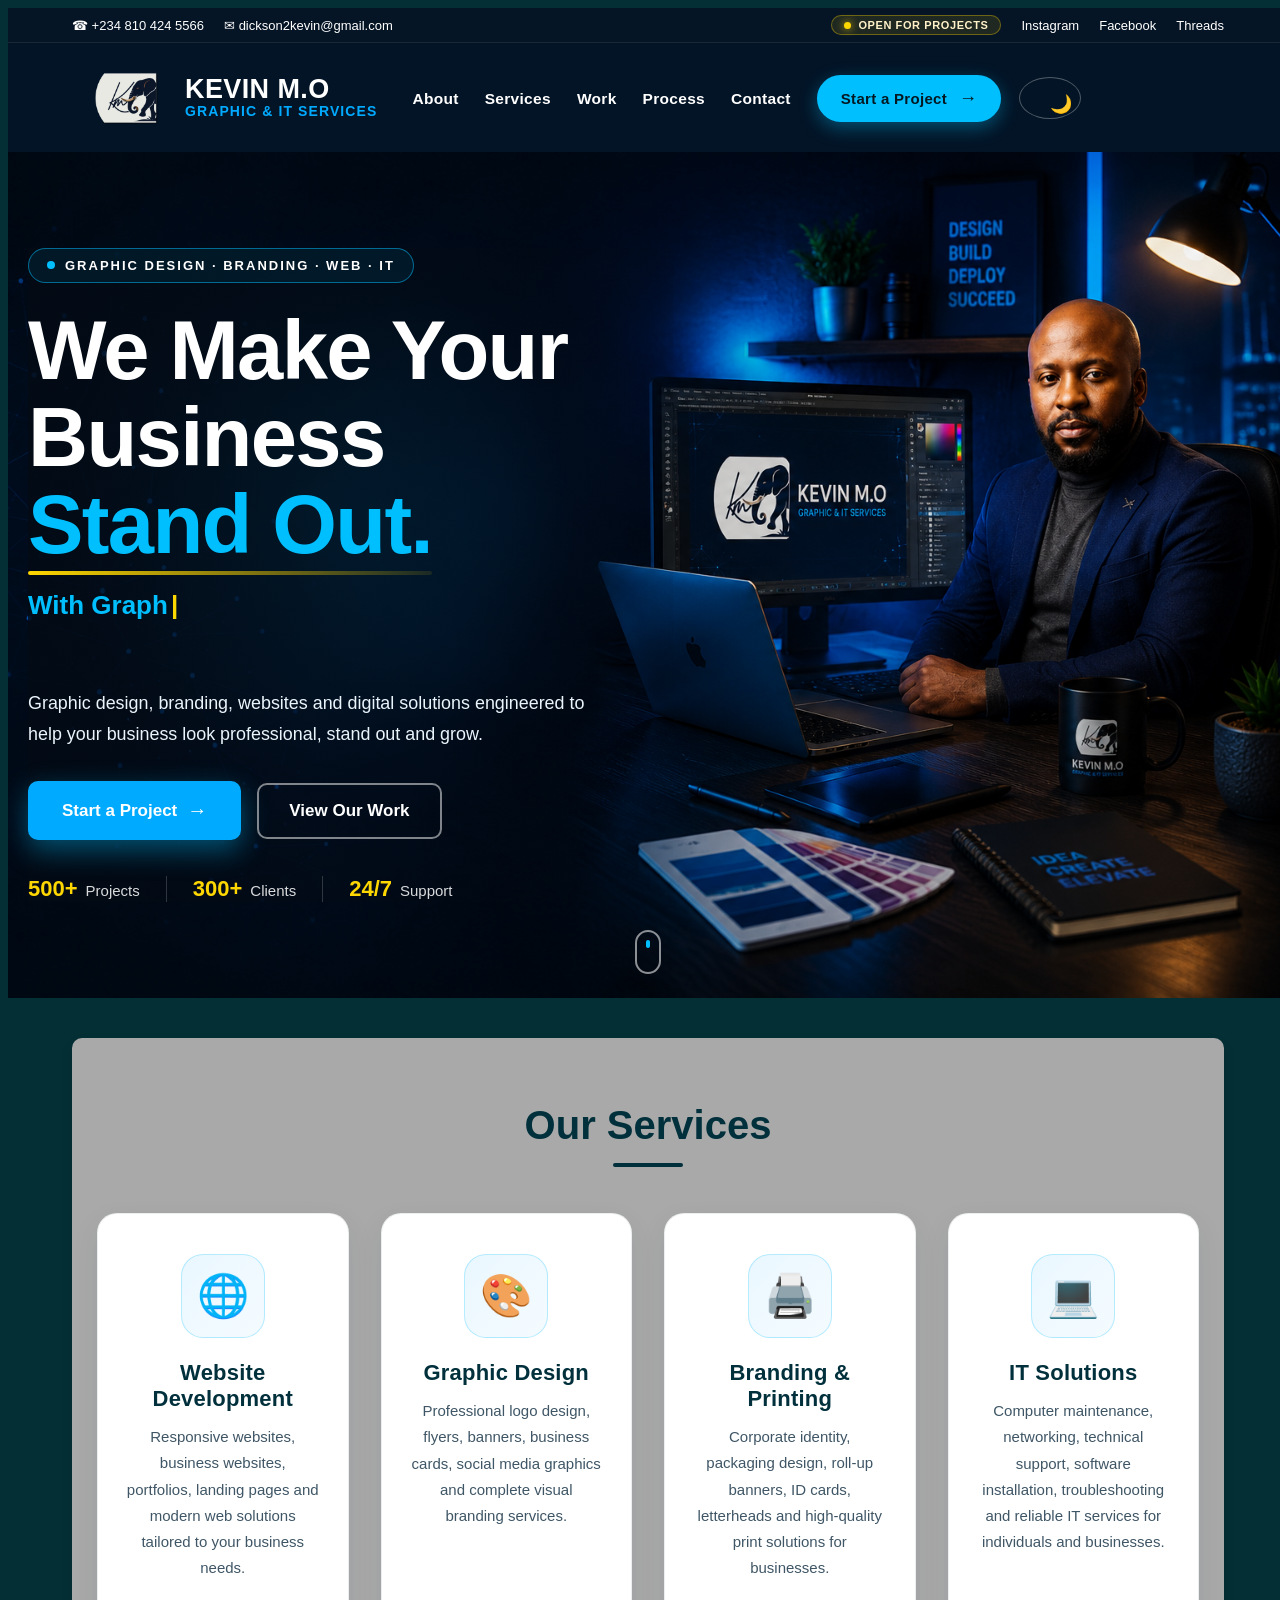
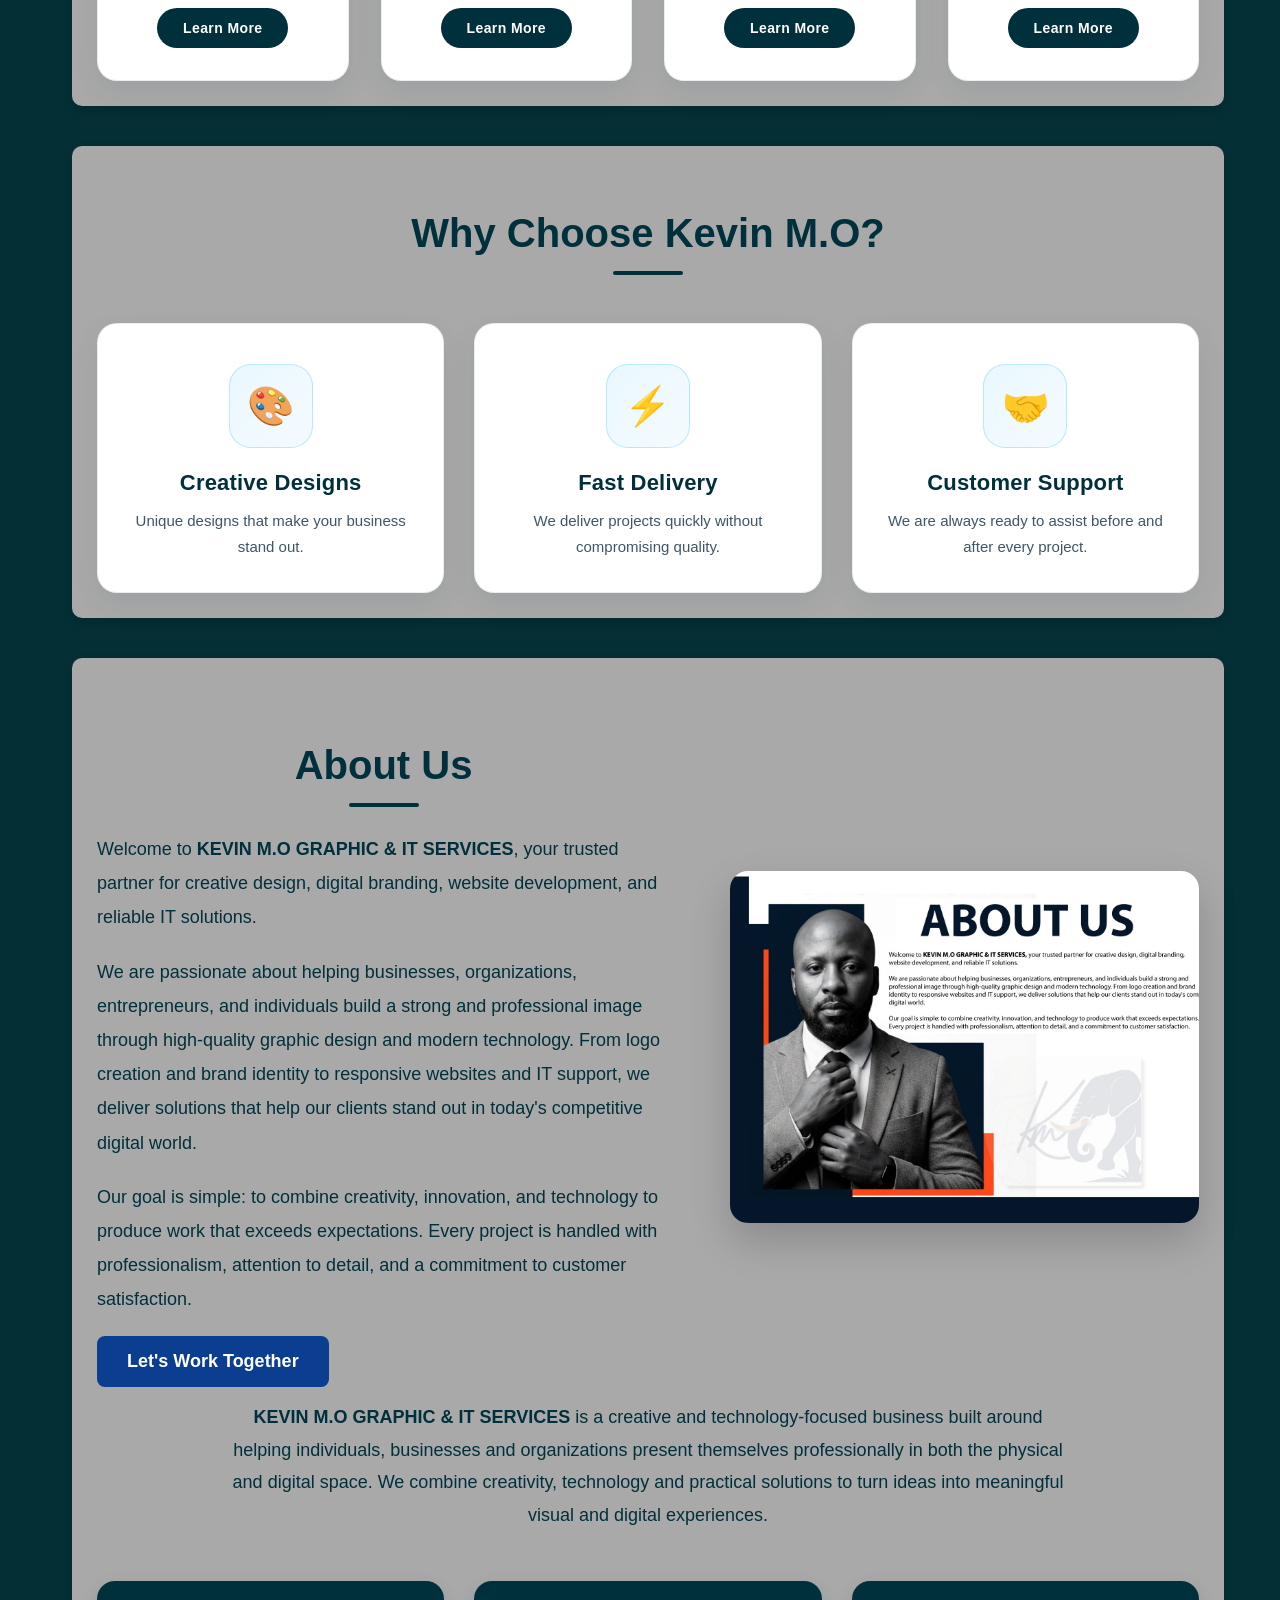
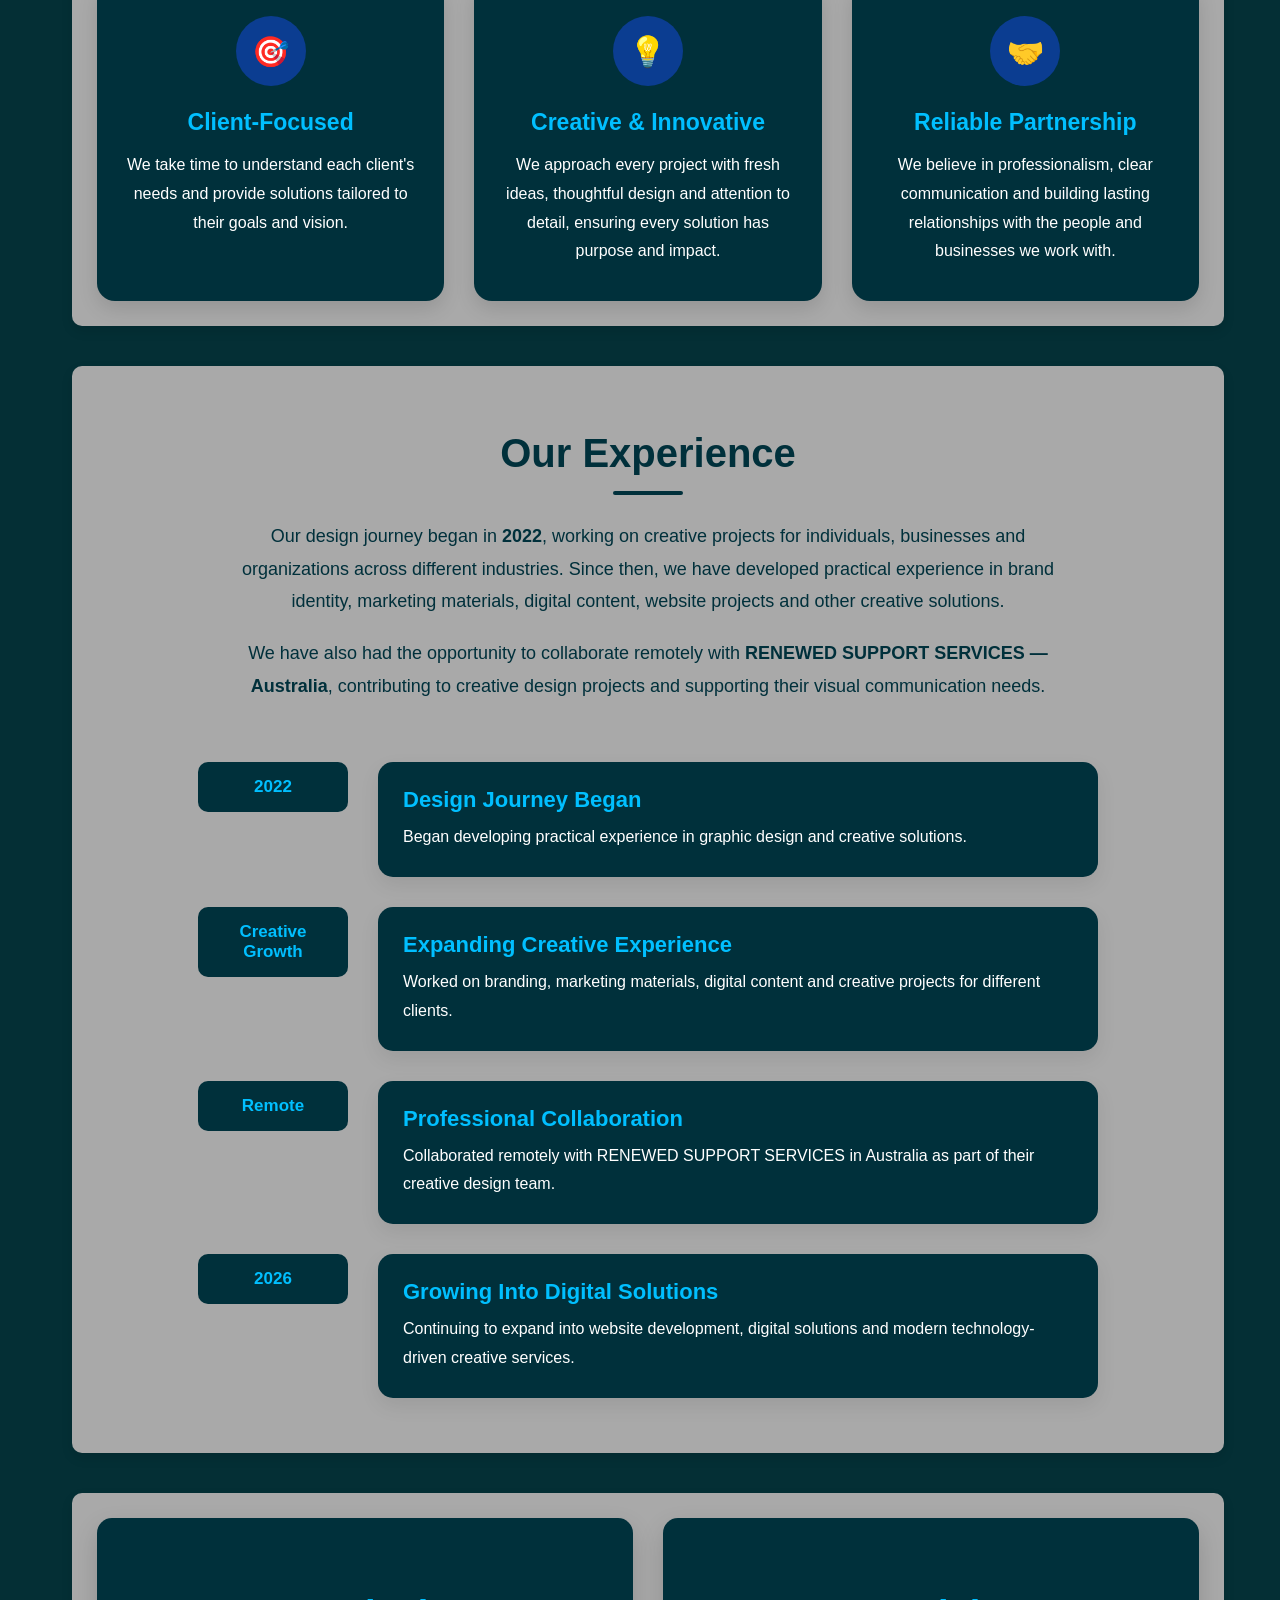
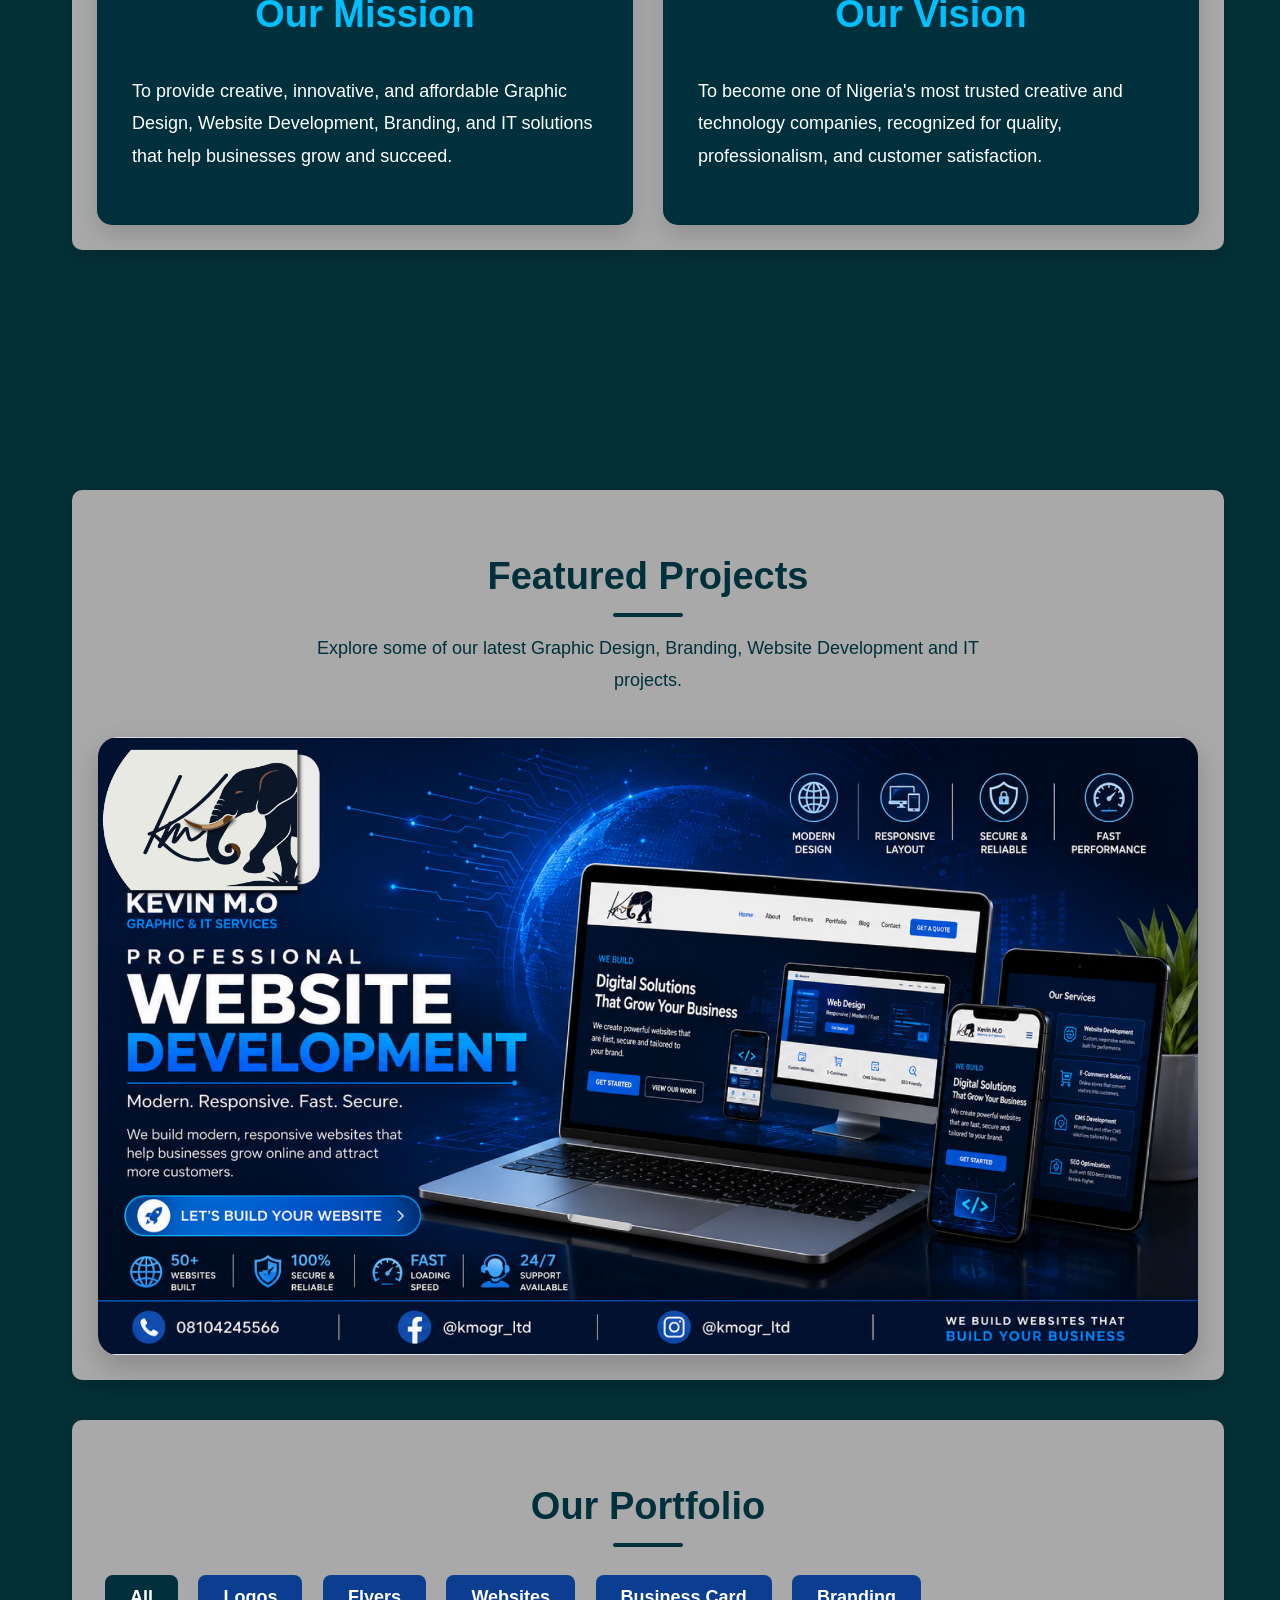
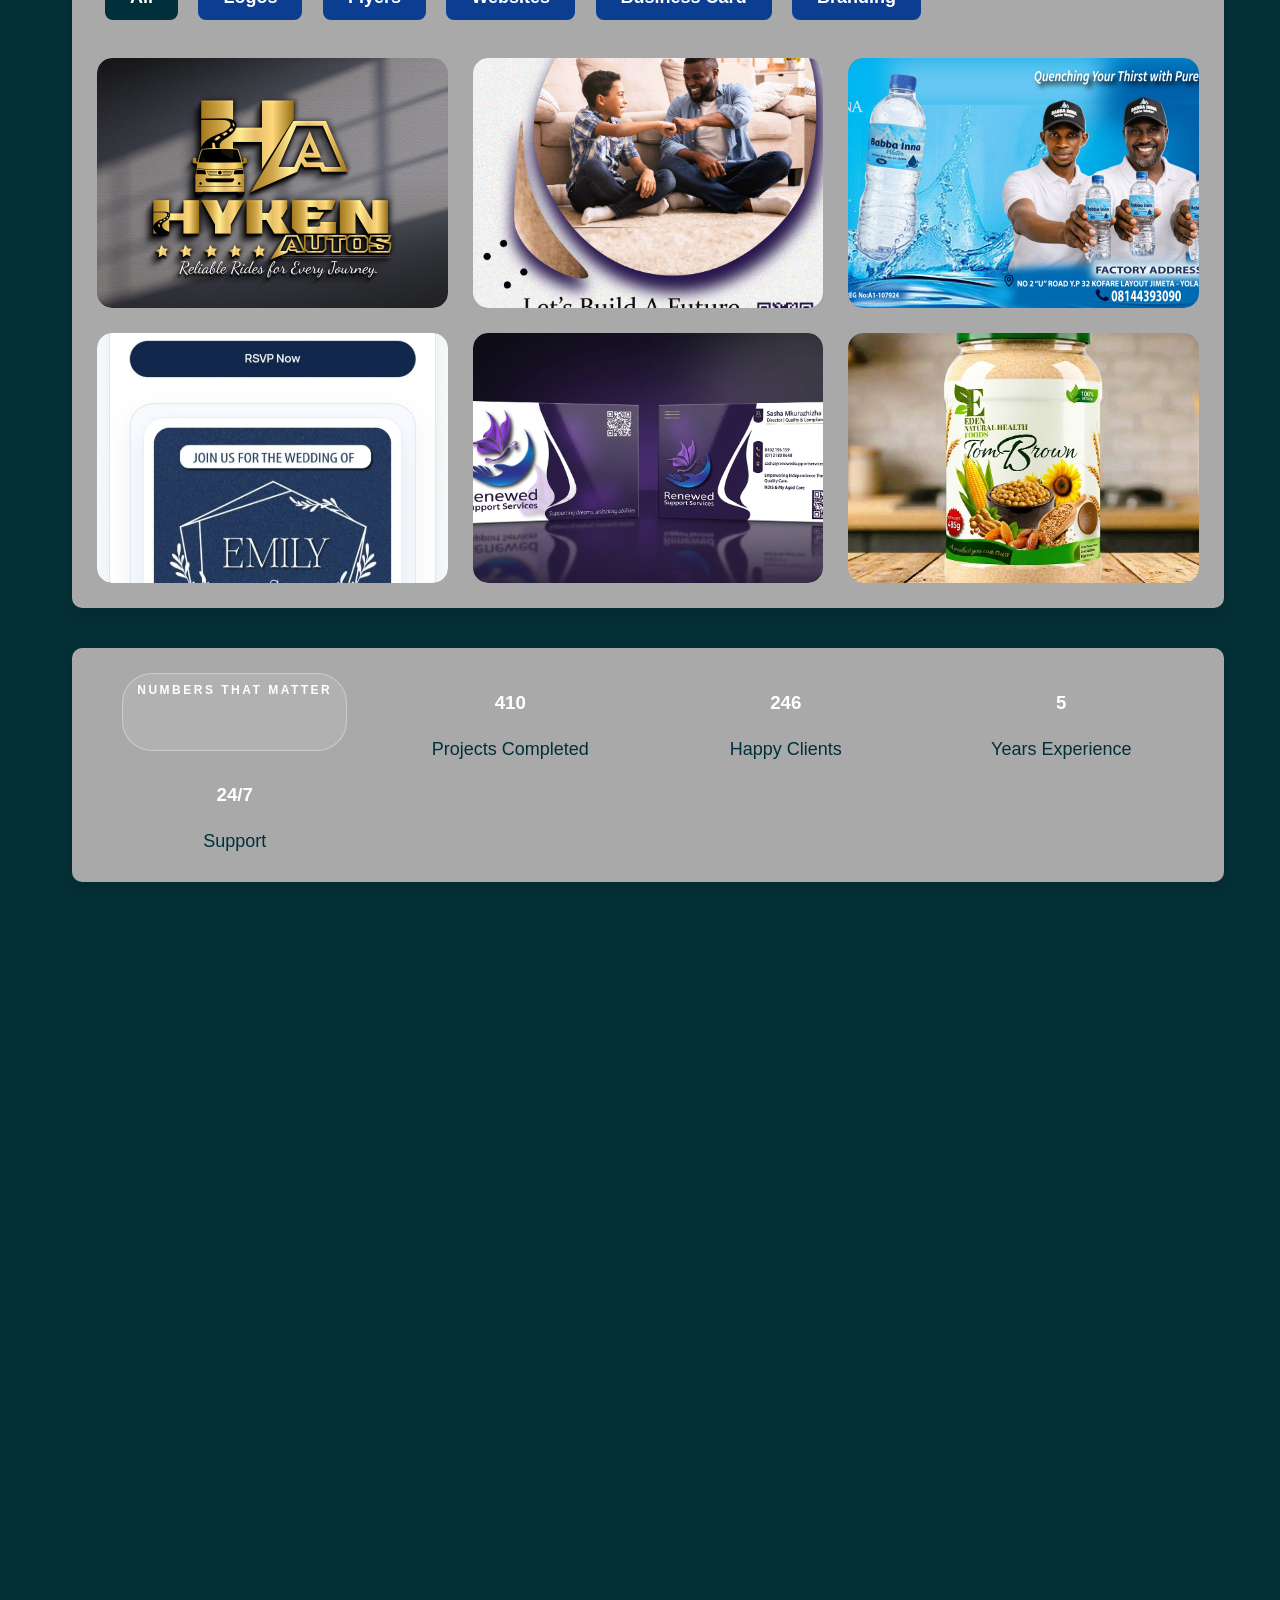
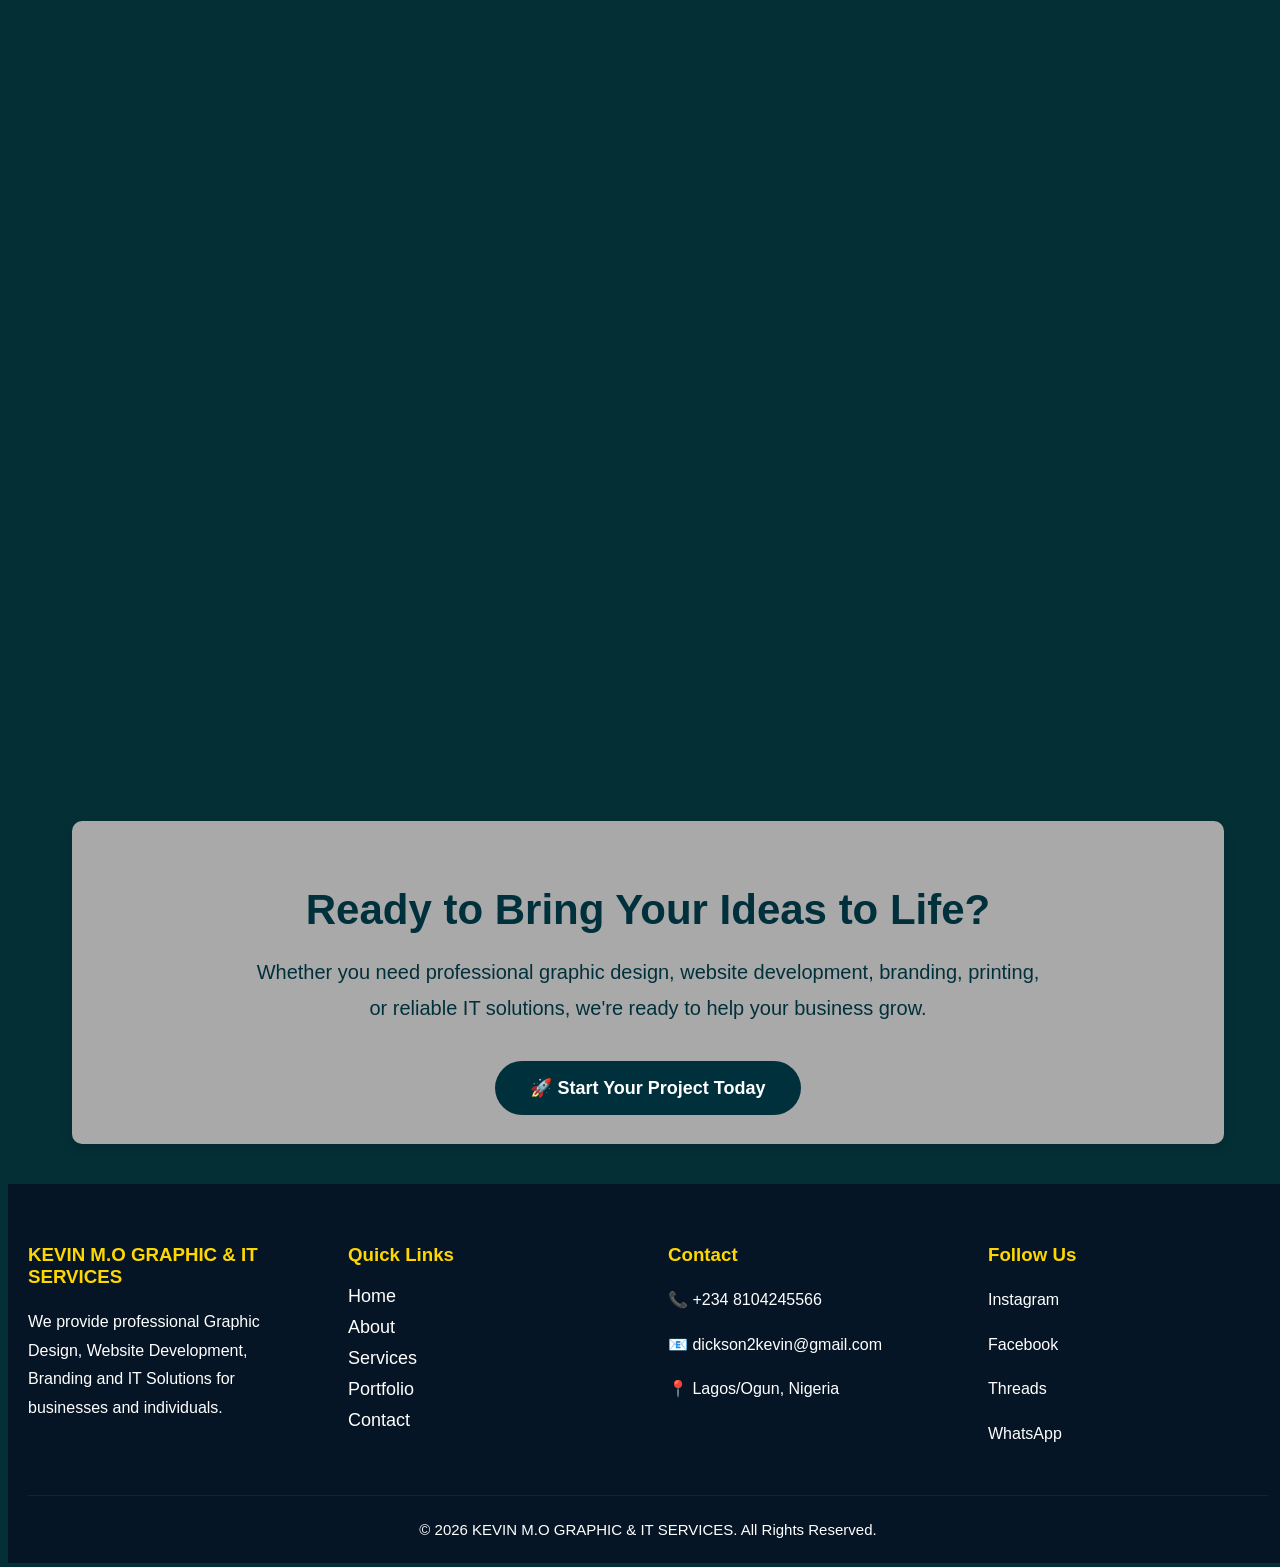
==== index.html @ 31158a06 "feat: phase 2b-4 - premium why-choose-us cards with dark-mode support" ====
<!DOCTYPE html>
<html lang="en">

<head>
<meta charset="UTF-8">
<meta name="viewport" content="width=device-width, initial-scale=1.0">
<title>KEVIN M.O GRAPHIC & IT SERVICES</title>
<link rel="stylesheet" href="style.css">
</head>

<body>

    <!-- ==========================
     PRELOADER
========================== -->

<div id="preloader">

    <div class="loader-content">

        <img src="images/logos.png" alt="Logo">

        <h2>KEVIN M.O GRAPHIC & IT SERVICES</h2>

        <div class="loader"></div>

    </div>

</div>
<!-- ==========================
     SCROLL PROGRESS BAR
========================== -->

<div id="progressBar"></div>

<!-- ==========================
     TOP CONTACT BAR
========================== -->

<div class="top-bar">

    <div class="top-bar-left">

        <span>☎ +234 810 424 5566</span>

        <a href="mailto:dickson2kevin@gmail.com">
    ✉ dickson2kevin@gmail.com
</a>

    </div>

    <div class="top-bar-right">

        <span class="top-tag">Open for projects</span>

        <a href="https://www.instagram.com/kmogr_ltd"
           target="_blank"
           aria-label="Instagram">
            Instagram
        </a>

        <a href="https://www.facebook.com/kmogr_ltd"
           target="_blank"
           aria-label="Facebook">
            Facebook
        </a>

        <a href="https://www.threads.net/@kmogr_ltd"
           target="_blank"
           aria-label="Threads">
            Threads
        </a>

    </div>

</div>


<!-- ==========================
     MAIN NAVIGATION
========================== -->

<nav id="navbar">

    <!-- BRAND -->

    <div class="logo">

        <img src="images/logos.png"
             alt="Kevin M.O Graphic & IT Services Logo">

        <div class="brand-text">

            <h2>KEVIN M.O</h2>

            <span>GRAPHIC &amp; IT SERVICES</span>

        </div>

    </div>


    <!-- MOBILE MENU BUTTON -->

    <div class="menu-toggle" id="menuToggle">
        ☰
    </div>


    <!-- NAVIGATION LINKS -->

    <ul class="nav-links">

        <li>
            <a href="#about" id="aboutBtn">
                About
            </a>
        </li>

        <li>
            <a href="#services" id="serviceBtn">
                Services
            </a>
        </li>

        <li>
            <a href="#portfolio" id="workBtn">
                Work
            </a>
        </li>

        <li>
            <a href="#process" id="processBtn">
                Process
            </a>
        </li>

        <li>
            <a href="#contact" id="contactBtn">
                Contact
            </a>
        </li>

        <li class="nav-cta">

            <a href="#contact" class="nav-cta-btn">
                Start a Project
                <span>→</span>
            </a>

        </li>

    </ul>


    <!-- THEME BUTTON -->

    <button id="themeToggle"
            class="theme-toggle"
            aria-label="Toggle dark mode">
        🌙
    </button>

</nav>

<section class="hero" id="home">

    <div class="hero-glow" aria-hidden="true"></div>

    <div class="overlay hero-overlay">

        <div class="hero-badge">
            <span class="dot" aria-hidden="true"></span>
            GRAPHIC DESIGN · BRANDING · WEB · IT
        </div>

        <h1>
            We Make Your Business
            <br>
            <span class="accent">Stand Out.</span>
        </h1>

        <p class="hero-type"><span id="typing"></span></p>

        <p class="hero-sub">
            Graphic design, branding, websites and digital solutions
            engineered to help your business look professional,
            stand out and grow.
        </p>

        <div class="hero-buttons">

            <a href="#contact" class="btn btn-hero">
                Start a Project
                <span>→</span>
            </a>

            <a href="#portfolio" class="btn btn-hero-outline">
                View Our Work
            </a>

        </div>

        <ul class="hero-trust">
            <li><strong>500+</strong> Projects</li>
            <li><strong>300+</strong> Clients</li>
            <li><strong>24/7</strong> Support</li>
        </ul>

    </div>

    <div class="scroll-cue" aria-hidden="true"></div>

</section>

<section id="services" class="services reveal">

    <h2>Our Services</h2>

    <div class="services-container">

        <div class="service-card">

            <div class="service-icon">
                🌐
            </div>

            <h3>Website Development</h3>

            <p>
                Responsive websites, business websites, portfolios,
                landing pages and modern web solutions tailored
                to your business needs.
            </p>

            <a href="#contact" class="service-btn">
                Learn More
            </a>

        </div>

        <div class="service-card">

            <div class="service-icon">
                🎨
            </div>

            <h3>Graphic Design</h3>

            <p>
                Professional logo design, flyers, banners, business cards,
                social media graphics and complete visual branding services.
            </p>

            <a href="#contact" class="service-btn">
                Learn More
            </a>

        </div>

        <div class="service-card">

            <div class="service-icon">
                🖨️
            </div>

            <h3>Branding &amp; Printing</h3>

            <p>
                Corporate identity, packaging design, roll-up banners,
                ID cards, letterheads and high-quality print solutions
                for businesses.
            </p>

            <a href="#contact" class="service-btn">
                Learn More
            </a>

        </div>

        <div class="service-card">

            <div class="service-icon">
                💻
            </div>

            <h3>IT Solutions</h3>

            <p>
                Computer maintenance, networking, technical support,
                software installation, troubleshooting and reliable
                IT services for individuals and businesses.
            </p>

            <a href="#contact" class="service-btn">
                Learn More
            </a>

        </div>

    </div>

</section>
<section id="why-us" class="why-us">

    <h2>Why Choose Kevin M.O?</h2>

    <div class="why-container">

        <div class="why-card">
            <div class="icon">🎨</div>
            <h3>Creative Designs</h3>
            <p>Unique designs that make your business stand out.</p>
        </div>

        <div class="why-card">
            <div class="icon">⚡</div>
            <h3>Fast Delivery</h3>
            <p>We deliver projects quickly without compromising quality.</p>
        </div>

        <div class="why-card">
            <div class="icon">🤝</div>
            <h3>Customer Support</h3>
            <p>We are always ready to assist before and after every project.</p>
        </div>

    </div>

</section>

<section id="about" class="reveal">

    <!-- COMPATIBILITY ALIAS: #who-we-are resolves here inside the merged About section (single #about id only) -->
    <span id="who-we-are" aria-hidden="true"></span>

    <div class="about-container">

        <!-- LEFT SIDE -->
        <div class="about-text">

            <h2>About Us</h2>

            <p>
                Welcome to <strong>KEVIN M.O GRAPHIC & IT SERVICES</strong>,
                your trusted partner for creative design, digital branding,
                website development, and reliable IT solutions.
            </p>

            <p>
                We are passionate about helping businesses, organizations,
                entrepreneurs, and individuals build a strong and professional
                image through high-quality graphic design and modern technology.
                From logo creation and brand identity to responsive websites
                and IT support, we deliver solutions that help our clients
                stand out in today's competitive digital world.
            </p>

            <p>
                Our goal is simple: to combine creativity, innovation,
                and technology to produce work that exceeds expectations.
                Every project is handled with professionalism, attention
                to detail, and a commitment to customer satisfaction.
            </p>

            <a href="#contact" class="btn">
                Let's Work Together
            </a>

        </div>

        <!-- RIGHT SIDE — About visual -->
        <div class="about-image">

            <img src="assets/about-agency-v2.jpg"
                 alt="Premium creative agency workspace for graphic design, web development, branding and IT solutions">

        </div>

</div>

    <p class="who-intro">
        <strong>KEVIN M.O GRAPHIC &amp; IT SERVICES</strong> is a creative
        and technology-focused business built around helping individuals,
        businesses and organizations present themselves professionally in
        both the physical and digital space. We combine creativity,
        technology and practical solutions to turn ideas into meaningful
        visual and digital experiences.
    </p>

    <div class="who-container">

        <!-- CLIENT-FOCUSED -->

        <div class="who-card">

            <div class="who-icon">🎯</div>

            <h3>Client-Focused</h3>

            <p>
                We take time to understand each client's needs and provide
                solutions tailored to their goals and vision.
            </p>

        </div>


        <!-- CREATIVE & INNOVATIVE -->

        <div class="who-card">

            <div class="who-icon">💡</div>

            <h3>Creative &amp; Innovative</h3>

            <p>
                We approach every project with fresh ideas, thoughtful
                design and attention to detail, ensuring every solution
                has purpose and impact.
            </p>

        </div>


        <!-- RELIABLE PARTNERSHIP -->

        <div class="who-card">

            <div class="who-icon">🤝</div>

            <h3>Reliable Partnership</h3>

            <p>
                We believe in professionalism, clear communication and
                building lasting relationships with the people and
                businesses we work with.
            </p>

        </div>

    </div>

</section>

<!-- ==========================
     OUR EXPERIENCE
========================== -->

<section class="our-experience" id="experience">

    <h2>Our Experience</h2>

    <p class="experience-intro">
        Our design journey began in <strong>2022</strong>, working on
        creative projects for individuals, businesses and organizations
        across different industries. Since then, we have developed
        practical experience in brand identity, marketing materials,
        digital content, website projects and other creative solutions.
    </p>

    <p class="experience-intro">
        We have also had the opportunity to collaborate remotely with
        <strong>RENEWED SUPPORT SERVICES — Australia</strong>, contributing
        to creative design projects and supporting their visual
        communication needs.
    </p>

    <div class="experience-timeline">

        <div class="experience-item">

            <div class="experience-year">
                2022
            </div>

            <div class="experience-content">

                <h3>Design Journey Began</h3>

                <p>
                    Began developing practical experience in graphic
                    design and creative solutions.
                </p>

            </div>

        </div>


        <div class="experience-item">

            <div class="experience-year">
                Creative Growth
            </div>

            <div class="experience-content">

                <h3>Expanding Creative Experience</h3>

                <p>
                    Worked on branding, marketing materials, digital
                    content and creative projects for different clients.
                </p>

            </div>

        </div>


        <div class="experience-item">

            <div class="experience-year">
                Remote
            </div>

            <div class="experience-content">

                <h3>Professional Collaboration</h3>

                <p>
                    Collaborated remotely with RENEWED SUPPORT SERVICES
                    in Australia as part of their creative design team.
                </p>

            </div>

        </div>


        <div class="experience-item">

            <div class="experience-year">
                2026
            </div>

            <div class="experience-content">

                <h3>Growing Into Digital Solutions</h3>

                <p>
                    Continuing to expand into website development,
                    digital solutions and modern technology-driven
                    creative services.
                </p>

            </div>

        </div>

    </div>

</section>
        

<section class="mission">

    <div class="mission-card">

        <h2>Our Mission</h2>

        <p>
            To provide creative, innovative, and affordable Graphic Design,
            Website Development, Branding, and IT solutions that help
            businesses grow and succeed.
        </p>

    </div>

    <div class="mission-card">

        <h2>Our Vision</h2>

        <p>
            To become one of Nigeria's most trusted creative and technology
            companies, recognized for quality, professionalism,
            and customer satisfaction.
        </p>

    </div>

</section>

<section id="process" class="process section reveal">

    <p class="section-eyebrow">How We Work</p>

    <h2>Our Process</h2>

    <div class="process-container">

        <div class="process-step">
            <div class="step-number">01</div>
            <div class="step-body">
                <h3>Discover</h3>
                <p>We start by understanding your goals, brand and project needs so every solution has a clear direction.</p>
            </div>
        </div>

        <div class="process-step">
            <div class="step-number">02</div>
            <div class="step-body">
                <h3>Design</h3>
                <p>We craft creative concepts, layouts and brand visuals tailored to your identity.</p>
            </div>
        </div>

        <div class="process-step">
            <div class="step-number">03</div>
            <div class="step-body">
                <h3>Build</h3>
                <p>We produce your graphics, website or print materials with attention to detail and quality.</p>
            </div>
        </div>

        <div class="process-step">
            <div class="step-number">04</div>
            <div class="step-body">
                <h3>Deliver &amp; Support</h3>
                <p>We deliver on time and provide revisions and reliable support after handover.</p>
            </div>
        </div>

    </div>

</section>

<section id="featured-projects" class="featured-slider reveal">

    <h2>Featured Projects</h2>

    <p>
        Explore some of our latest Graphic Design,
        Branding, Website Development and IT projects.
    </p>

    <div class="slider-wrapper">

        <img class="slide active"
             src="assets/hero1.jpg"
             alt="Project 1">

        <img class="slide"
             src="assets/hero2.jpg"
             alt="Project 2">

        <img class="slide"
             src="assets/hero3.jpg"
             alt="Project 3">

        <img class="slide"
             src="assets/hero4.jpg"
             alt="Project 4">

    </div>

</section>

<section id="portfolio" class="reveal">

    <h2>Our Portfolio</h2>

    <div class="portfolio-menu">

    <button class="filter-btn active" data-filter="all">All</button>

    <button class="filter-btn" data-filter="logo">Logos</button>

    <button class="filter-btn" data-filter="flyer">Flyers</button>

    <button class="filter-btn" data-filter="website">Websites</button>

    <button class="filter-btn" data-filter="card">Business Card</button>

    <button class="filter-btn" data-filter="branding">Branding</button>

</div>

   <div class="gallery">

    <div class="portfolio-item" data-category="logo">
        <img src="portfolio/logo-design.jpg" alt="Logo Design">
        <div class="portfolio-overlay">
            <h3>Logo Design</h3>
            <p>Creative Brand Identity</p>
        </div>
    </div>

    <div class="portfolio-item" data-category="flyer">
        <img src="portfolio/flyer.jpg" alt="Flyer Design">
        <div class="portfolio-overlay">
            <h3>Flyer Design</h3>
            <p>Professional Advertising</p>
        </div>
    </div>

    <div class="portfolio-item" data-category="flyer">
        <img src="portfolio/banner.jpg" alt="Banner Design">
        <div class="portfolio-overlay">
            <h3>Banner Design</h3>
            <p>Large Format Printing</p>
        </div>
    </div>

    <div class="portfolio-item" data-category="website">
        <img src="portfolio/website.jpg" alt="Website Design">
        <div class="portfolio-overlay">
            <h3>Website Development</h3>
            <p>Responsive Websites</p>
        </div>
    </div>

    <div class="portfolio-item" data-category="card">
        <img src="portfolio/business-card.jpg" alt="Business Card">
        <div class="portfolio-overlay">
            <h3>Business Cards</h3>
            <p>Premium Print Solutions</p>
        </div>
    </div>

    <div class="portfolio-item" data-category="branding">
        <img src="portfolio/branding.jpg" alt="Brand Identity">
        <div class="portfolio-overlay">
            <h3>Brand Identity</h3>
            <p>Complete Branding Solutions</p>
        </div>
    </div>

</div>
</section>

<section class="stats">

    <p class="section-eyebrow section-eyebrow-light">Numbers That Matter</p>

    <div class="stat">

        <h3 class="counter" data-target="500" data-suffix="+">0</h3>

        <p>Projects Completed</p>

    </div>

    <div class="stat">

        <h3 class="counter" data-target="300" data-suffix="+">0</h3>

        <p>Happy Clients</p>

    </div>

    <div class="stat">

        <h3 class="counter" data-target="5">0</h3>

        <p>Years Experience</p>

    </div>

    <div class="stat">

        <h3 class="counter" data-target="24" data-suffix="/7">0</h3>

        <p>Support</p>

    </div>

</section>


<section id="testimonials" class="reveal">

    <h2>What Our Clients Say</h2>

    <div class="testimonial-slider">

        <div class="testimonial-track">

            <!-- Testimonial 1 -->
            <div class="testimonial-card">
                <div class="card-content">
                    <div class="stars">★★★★★</div>
                    <p>"Professional website development with excellent communication throughout the project."</p>
                    <h3>FASTFIX</h3>
                </div>
            </div>

            <!-- Testimonial 2 -->
            <div class="testimonial-card">
                <div class="card-content">
                    <div class="stars">★★★★★</div>
                    <p>"Excellent branding and printing services. Highly recommended."</p>
                    <h3>NG RELAXATION SPA</h3>
                </div>
            </div>

            <!-- Testimonial 3 -->
            <div class="testimonial-card">
                <div class="card-content">
                    <div class="stars">★★★★★</div>
                    <p>"Beautiful wedding invitation design delivered on time."</p>
                    <h3>EMILY & FRANCIS</h3>
                </div>
            </div>

            <!-- Testimonial 4 -->
            <div class="testimonial-card">
                <div class="card-content">
                    <div class="stars">★★★★★</div>
                    <p>"Outstanding logo design and brand identity."</p>
                    <h3>FINGER OF GOD</h3>
                </div>
            </div>

            <!-- Testimonial 5 -->
            <div class="testimonial-card">
                <div class="card-content">
                    <div class="stars">★★★★★</div>
                    <p>"Very creative designs and professional service."</p>
                    <h3>BABBA INNA</h3>
                </div>
            </div>

        </div>

    </div>

</section>

<section id="contact" class="reveal">

    <h2>Contact Us</h2>

    <div class="contact-container">

        <div class="contact-info">

            <h3>Let's Work Together</h3>

            <p>&#128222; +234 8104245566</p>

            <p>&#128231; dickson2kevin@gmail.com</p>

            <p>&#128205; Lagos/Ogun, Nigeria</p>

            <br>

            <h3>Follow Us</h3>

            <p>
                &#128247; Instagram:
                <a href="https://www.instagram.com/kmogr_ltd" target="_blank">
                    @kmogr_ltd
                </a>
            </p>

            <p>
                &#128216; Facebook:
                <a href="https://www.facebook.com/kmogr_ltd" target="_blank">
                    kmogr_ltd
                </a>
            </p>

            <p>
                &#129525; Threads:
                <a href="https://www.threads.net/@kmogr_ltd" target="_blank">
                    @kmogr_ltd
                </a>
            </p>

            <br>

            <p>
                We create professional Graphic Design,
                Website Development and IT Solutions
                for businesses and individuals.
            </p>

        </div>

      <form id="contactForm">

    <input
        type="text"
        id="name"
        placeholder="Full Name"
        required>

    <input
        type="email"
        id="email"
        placeholder="Email Address"
        required>

    <input
        type="tel"
        id="phone"
        placeholder="Phone Number"
        required>

    <input
        type="text"
        id="subject"
        placeholder="Subject"
        required>

    <textarea
        id="message"
        placeholder="Write your message here..."
        rows="6"
        required></textarea>

    <button id="sendBtn" type="submit">
        📩 Send Message
    </button>

</form>

<a href="https://wa.me/2348104245566"
   class="whatsapp"
   target="_blank">
    💬
</a>

</div>      
</section> 

<!-- ===========================
     CALL TO ACTION
=========================== -->

<section class="cta">

    <div class="cta-content">

        <h2>Ready to Bring Your Ideas to Life?</h2>

        <p>
            Whether you need professional graphic design, website development,
            branding, printing, or reliable IT solutions,
            we're ready to help your business grow.
        </p>

        <a href="#contact" class="btn">
            🚀 Start Your Project Today
        </a>

    </div>

</section>
<!-- ==========================
     MODERN PORTFOLIO LIGHTBOX
========================== -->

<div id="galleryModal" class="gallery-modal">

    <span class="gallery-close">&times;</span>

    <button class="gallery-prev">&#10094;</button>

    <img id="galleryImage" src="" alt="Portfolio Image">

    <button class="gallery-next">&#10095;</button>

</div>

<footer>

    <div class="footer-container">

        <div class="footer-box">

            <h3>KEVIN M.O GRAPHIC & IT SERVICES</h3>

            <p>
                We provide professional Graphic Design,
                Website Development,
                Branding and IT Solutions
                for businesses and individuals.
            </p>

        </div>

        <div class="footer-box">

            <h3>Quick Links</h3>

            <ul>

                <li><a href="#home">Home</a></li>

                <li><a href="#about">About</a></li>

                <li><a href="#services">Services</a></li>

                <li><a href="#portfolio">Portfolio</a></li>

                <li><a href="#contact">Contact</a></li>

            </ul>

        </div>

        <div class="footer-box">

            <h3>Contact</h3>

            <p>&#128222; +234 8104245566</p>

            <p>&#128231; dickson2kevin@gmail.com</p>

            <p>&#128205; Lagos/Ogun, Nigeria</p>

        </div>

        <div class="footer-box">

            <h3>Follow Us</h3>

            <p><a href="https://www.instagram.com/kmogr_ltd" target="_blank">Instagram</a></p>

            <p><a href="https://www.facebook.com/kmogr_ltd" target="_blank">Facebook</a></p>

            <p><a href="https://www.threads.net/@kmogr_ltd" target="_blank">Threads</a></p>

            <p><a href="https://wa.me/2348104245566" target="_blank">WhatsApp</a></p>

        </div>

    </div>

    <hr>

    <p class="copyright">

        &copy; 2026 KEVIN M.O GRAPHIC & IT SERVICES.
        All Rights Reserved.

    </p>

</footer>

<button id="topBtn" title="Back to Top">
    ↑
</button>

<script src="https://cdn.jsdelivr.net/npm/@emailjs/browser@4/dist/email.min.js"></script>

<script src="script.js"></script>

</body>
</html>
---- style.css ----
html{
    scroll-behavior: smooth;
}

*{
    box-sizing: border-box;
}

html,
body{
    width:100%;
    overflow-x:hidden;
}

body{
    font-family: Arial, sans-serif;
    background:#042F35;
    color:white;
}

.hero{
    background-image:url("assets/hero.jpg");
    background-size:cover;
    background-position:center;
    background-repeat:no-repeat;

    color:white;

    display:flex;
    flex-direction:column;
    align-items:center;
    justify-content:center;

    min-height:700px;
    height:700px;

    margin:0;
    padding:40px 20px;

    border-radius:0;
    box-shadow:none;

    text-align:center;
}

.overlay{
    background:rgba(0,0,0,0.55);

    width:100%;
    max-width:900px;

    margin:0 auto;

    padding:50px 20px;

    border-radius:15px;

    text-align:center;
}

.hero h1{
    font-size:60px;
    line-height:1.2;
    font-weight:700;
    color:white;
}

.hero p{
    color:white;
    font-size:20px;
    max-width:700px;
    margin:auto;
    margin-bottom:40px;
    line-height:1.7;
}

.hero-buttons{
    display:flex;
    justify-content:center;
    gap:20px;
    flex-wrap:wrap;
}

.btn,
.btn-secondary{
    display:inline-block;
    padding:15px 30px;
    border-radius:8px;
    font-size:18px;
    font-weight:bold;
    text-decoration:none;
    transition:0.3s;
}

.btn{
    background:#0B3D91;
    color:white;
    position:relative;
    overflow:hidden;
    transition: all .3s ease;
}

.btn::before{

    content:"";

    position:absolute;

    top:50%;

    left:50%;

    width:0;

    height:0;

    background:rgba(255,255,255,.25);

    border-radius:50%;

    transform:translate(-50%,-50%);

    transition:.5s;

}

.btn:hover::before{

    width:300px;

    height:300px;

}

.btn:hover{
    background:#0d6efd;
    transform: translateY(-5px);
    box-shadow: 0 12px 25px rgba(0,191,255,.35);
}

.btn:hover,
.btn-secondary:hover{
    transform:translateY(-3px);
}

.btn-secondary{
    background:#FFD700;
    color:#0B3D91;
}

.btn-secondary:hover{
    background:white;
    color:#0d6efd;
}

.tagline{

text-align:center;

font-size:20px;

color:#00303B;

margin-top:15px;

}

nav{
    background:#00303B;
    padding:20px;
    text-align:center;
}

.nav-links a{
    text-decoration: none;
    color: white;
    font-size: 18px;
    font-weight: bold;
    padding: 10px 15px;
    border-radius: 5px;
    transition: all 0.3s ease;
}

nav a:hover{
    color:#0d6efd;
}

.nav-links{
    display: flex;
    justify-content: center;
    align-items: center;
    list-style: none;
    gap: 40px;
    padding: 0;
    margin-top: 20px;
    flex-wrap: wrap;
}
/* Sticky Navigation */

#navbar{
    position: relative;
    top:0;
    z-index:1000;
    transition:all .4s ease;
}

#navbar.scrolled{
    background:#00303B;
    box-shadow:0 8px 25px rgba(0,0,0,.25);
    padding:10px 40px;
}
section:not(.hero){

    background:darkgrey;

    width:90%;

    max-width:1200px;

    margin:40px auto;

    padding:25px;

    border-radius:10px;

    box-shadow:0 5px 12px rgba(0,0,0,0.1);

}

.about{
    padding:90px 20px;
    background:white;
}

.about-container{
    display:flex;
    justify-content:space-between;
    align-items:center;
    gap:50px;
}

.about-image{
    display: flex;
    align-items: center;
    gap: 30px;
}

.hero-text{
    flex: 1;
}

.hero-image{
    flex: 1;
}

.about-text h2{
    color:#00303B;
    font-size:40px;
    margin-bottom:25px;
}

.about-text p{
    line-height:1.9;
    color:#00303B;
    margin-bottom:20px;
}

.about-image img{
    width:100%;
    max-width:none;
    height:420px;
    object-fit:cover;
    border-radius:15px;
    box-shadow:0 10px 25px rgba(0,0,0,.15);
}

.mission{
    display:grid;
    grid-template-columns:1fr 1fr;
    gap:30px;
    padding:80px 20px;
    background:#f7f9fc;
}

.mission-card{
    background:#00303B;
    color:white;
    padding:35px;
    border-radius:15px;
    box-shadow:0 10px 25px rgba(0,0,0,.15);
    transition:.3s;
}

.mission-card h2{
    color:#00BFFF;
    margin-bottom:20px;
}

.mission-card p{
    color:white;
    line-height:1.8;
}

.services{
    padding:80px 20px;
    background:#f8f9fa;
    text-align:center;
}

.services h2{
    font-size:30px;
    color:#0B3D91;
    margin-bottom:50px;
}

.service-container{

display:grid;

grid-template-columns:repeat(3,1fr);

gap:30px;

}

.card{

background:white;

padding:30px;

border-radius:15px;

box-shadow:0 5px 15px rgba(0,0,0,0.1);

text-align:center;

transition:0.3s;

}

.card:hover{

transform:translateY(-10px);

}

.card h3{

color:#0B3D91;

margin-bottom:15px;

}

.card p{
    color:#555;
    line-height:1.8;
}

.why-us{
    padding:80px 20px;
    background:#F4F7FA;
    text-align:center;
}

.why-us h2{
    font-size:30px;
    color:#00303B;
    margin-bottom:50px;
}

.why-container{
    display:grid;
    grid-template-columns:repeat(3,1fr);
    gap:30px;
}

.why-card{
    background:#00303B;
    color:white;
    padding:30px;
    border-radius:15px;
    box-shadow:0 10px 20px rgba(0,0,0,.1);
    transition:.3s;
}

.why-card:hover{
    transform:translateY(-10px);
}

.icon{
    width:80px;
    height:80px;
    background:#0B3D91;
    color:white;
    border-radius:50%;
    display:flex;
    justify-content:center;
    align-items:center;
    font-size:35px;
    margin:auto;
    margin-bottom:20px;
}

.why-card h3{
    color:#00BFFF;
    margin-bottom:15px;
}

.why-card p{
    color:white;
    line-height:1.8;
}

.stats{
    display:grid;
    grid-template-columns:repeat(4,1fr);
    background:#0B3D91;
    color:white;
    text-align:center;
    padding:60px 20px;
}

.stat h2{
    color:#00303B;
    font-size:45px;
    margin:0 0 10px;
    font-weight:700;
}

.stat p{
    color:#00303B;
    margin:0;
    font-size:18px;
}

.portfolio{
    padding:80px 20px;
    background:white;
    text-align:center;
}

.portfolio h2{
    font-size:30px;
    color:#0B3D91;
    margin-bottom:40px;
}

.portfolio-menu{
    margin-bottom:30px;
}

.portfolio-menu button{
    padding:12px 25px;
    margin:8px;
    border:none;
    background:#0B3D91;
    color:white;
    border-radius:8px;
    cursor:pointer;
    transition:0.3s;
}

.portfolio-menu button:hover{
    background:#FFD700;
    color:#0B3D91;
}

.gallery{
    display:grid;
    grid-template-columns:repeat(3,1fr);
    gap:25px;
}

.gallery img{
    width:100%;
    max-width:none;
    height:250px;
    object-fit:cover;
    border-radius:15px;
    box-shadow:0 5px 15px rgba(0,0,0,0.1);
    transition:0.4s;
    cursor:pointer;
}

.gallery img:hover{
    transform:scale(1.05);
}

.testimonials{
    padding:80px 20px;
    background:white;
    text-align:center;
}

.testimonials h2{
    color:#555;
    font-size:30px;
    margin-bottom:50px;
}

.testimonial-container{

    display:grid;

    grid-template-columns:repeat(3,1fr);

    gap:30px;

}

.contact{
    padding:80px 20px;
    background:#f8f9fa;
}

.contact h2{
    text-align:center;
    color:#0B3D91;
    font-size:30px;
    margin-bottom:50px;
}

.contact-container{
    display:grid;
    grid-template-columns:1fr 1fr;
    gap:50px;
    align-items:center;
}

.contact-info{
    background:#f5f7fa;
    padding:30px;
    border-radius:15px;
    box-shadow:0 10px 20px rgba(0,0,0,.1);
}

.contact-info h3{
    color:#0B3D91;
    font-size:25px;
    margin-top:0;
}

.contact-info p{
    color:#555;
    font-size:18px;
    margin-bottom:10px;
}

.contact-info a{
    color:#0B3D91;
    text-decoration:none;
    font-weight:bold;
}

.contact-info a:hover{
    color:#FFD700;
}

.whatsapp{
    position:fixed;
    bottom:20px;
    right:20px;
    width:60px;
    height:60px;
    background:#25D366;
    color:white;
    border-radius:50%;
    display:flex;
    justify-content:center;
    align-items:center;
    font-size:30px;
    text-decoration:none;
    box-shadow:0 5px 15px rgba(0,0,0,.3);
    transition:.3s;
    z-index:1000;
    animation: floatWhatsApp 2s ease-in-out infinite;
}

.whatsapp:hover{
    transform:scale(1.1);
}

h2{

    color:#00303B;

    font-size:38px;

    text-align:center;

    margin-top:40px;

    margin-bottom:20px;

    position:relative;

}

h2::after{

    content:"";

    display:block;

    width:70px;

    height:4px;

    background:#00303B;

    margin:15px auto 0;

    border-radius:20px;

}

#welcome{

color:darkred;

}

.service{

color:green;

}

p{

font-size:18px;

line-height:1.8;

}

ul{

font-size:18px;

}

img{
    max-width:100%;
    height:auto;
    border-radius:12px;
}
.slider-wrapper .slide{
    width:100% !important;
    max-width:none !important;
    height:100% !important;
}

.logo{
    display:flex;
    flex-direction:column;
    align-items:center;
    justify-content:center;
}

.logo img{
    width:400px;
    height:auto;
}

.logo h2{
    color:white;
    font-size:28px;
    margin:0;
}

form{

background:white;

padding:20px;

border-radius:10px;

width:100%;

max-width:600px;

margin:auto;

}

input,
textarea{

width:100%;

padding:12px;

margin-top:8px;

margin-bottom:15px;

}

button{

background:#0d6efd;

color:white;

padding:15px 30px;

border:none;

border-radius:8px;

font-size:18px;

cursor:pointer;

transition:0.3s;

}

button:hover{

background:#0056b3;

}

footer{

background:#061525;  

color:white;

padding:60px 20px 20px;

margin-top:40px;

}

.footer-container{
    display:grid;
    grid-template-columns:repeat(4,1fr);
    gap:40px;
}

.footer-box h3{
    margin-bottom:20px;
    color:#FFD700;
    margin-top:0;
}

.footer-box p{
    color:white;
    font-size:16px;
    line-height:1.8;
}

.footer-box ul{
    list-style:none;
    padding:0;
}

.footer-box li{
    margin-bottom:10px;
}

.footer-box a{

    color:white;

    text-decoration:none;

    transition:.3s ease;

}

.footer-box a:hover{

    color:#00BFFF;

    padding-left:8px;

}

footer hr{
    border:none;
    border-top:1px solid rgba(255,255,255,.2);
    margin:30px 0 20px;
}

hr{
    margin:40px 0;
    opacity:.3;
}

.copyright{
    color:white;
    font-size:15px;
    margin:0;
    text-align:center;
}

@media (max-width:768px){

    nav{
        flex-direction:column;
        gap:15px;
    }

    .hero{
        padding:70px 18px;
    }
    

    .hero p{
        font-size:18px;
    }

    .about-container{
        grid-template-columns:1fr;
    }

    .about-image img{
        height:300px;
    }

    .mission{
        grid-template-columns:1fr;
    }

    .service-container{
        grid-template-columns:1fr;
    }

    .gallery{
        grid-template-columns:1fr;
    }

    .why-container{
        grid-template-columns:1fr;
    }

    .testimonial-container{
        grid-template-columns:1fr;
    }

    .contact-container{
        grid-template-columns:1fr;
    }

    .stats{
        grid-template-columns:1fr;
    }

    .footer-container{
        grid-template-columns:1fr;
        text-align:center;
    }

    .card{
        margin-bottom:20px;
    }

}
.reveal{
    opacity:0;
    transform:translateX(-100px);
    transition:all 1s ease;
}

.reveal.active{
    opacity:1;
    transform:translateY(0);
}
.hero{

    background-image:url("assets/hero.jpg");

    background-size:cover;

    background-position:center;

    background-repeat:no-repeat;

}

.hero-text{
    flex:1;
}

.hero-image{
    flex:1.3;
}

.hero-image{
    position: relative;
    width: 100%;
    height: 500px;
    overflow: hidden;
}

.hero-image img{
    width: 100%;
    height: 100%;
    object-fit: cover;
    display: block;
    border-radius: 20px;
}

/* ===========================
   SERVICES SECTION
=========================== */

.services{
    padding:80px 8%;
    background:#f7f9fc;
    text-align:center;
}

.services h2{
    font-size:40px;
    color:#00303B;
    margin-bottom:50px;
}

.services-container{
    display:grid;
    grid-template-columns:repeat(auto-fit,minmax(260px,1fr));
    gap:30px;
}

.service-card{
    background:#00303B;
    color:white;
    padding:35px 25px;
    border-radius:18px;
    box-shadow:0 8px 20px rgba(0,0,0,.08);
    position:relative;
    overflow:hidden;
    transition: all .3s ease;
}

.service-card::before{
    content:"";
    position:absolute;
    top:0;
    left:0;
    width:100%;
    height:5px;
    background:#007B8F;
    transform:scaleX(0);
    transition:.4s ease;
}

.service-card:hover{
    transform:translateY(-10px);
    box-shadow:0 15px 35px rgba(0,0,0,.15);

}

.service-card:hover::before{
    transform:scaleX(1);
}

.service-icon{
    font-size:50px;
    margin-bottom:20px;
    transition:.3s ease;
}

.service-card:hover .service-icon{
    transform:scale(1.15);
}

.service-card h3{
    color:#00BFFF;
    margin-bottom:15px;
    font-size:24px;
}

.service-card p{
    color:white;
    line-height:1.8;
    margin-bottom:25px;
    font-size:15px;
}

.service-btn{
    display:inline-block;
    padding:10px 20px;
    background:#00303B;
    color:#fff;
    border-radius:8px;
    text-decoration:none;
    font-weight:600;
    transition:.3s ease;
}

.service-btn:hover{
    background:#007B8F;
    transform:translateY(-2px);
}
/* ===========================
   PORTFOLIO ITEMS
=========================== */

.portfolio-item{

    position:relative;

    overflow:hidden;

    border-radius:15px;

    cursor:pointer;

    transition:all .35s ease;

}

.portfolio-item:hover{

    transform:translateY(-8px);

    box-shadow:0 15px 35px rgba(0,191,255,.35);

}

.portfolio-item img{
    width:100%;
    display:block;
    transition:transform .5s ease;

    user-select:none;
    -webkit-user-drag:none;
}

.portfolio-item:hover img{

    transform:scale(1.08);

    filter:brightness(1.05);

}

.portfolio-overlay{
    position: absolute;
    left: 0;
    bottom: 0;
    width: 100%;
    padding: 20px;
    background: rgba(0,48,59,.9);
    color: white;
    transform: translateY(100%);
    transition: .4s ease;
}

.portfolio-item:hover .portfolio-overlay{
    transform: translateY(0);
}

.portfolio-overlay h3{
    margin-bottom: 8px;
    font-size: 22px;
}

.portfolio-overlay p{
    font-size: 15px;
}
/* ===========================
   MOBILE MENU
=========================== */

.menu-toggle{

    display:none;

    font-size:32px;

    cursor:pointer;

    color:#ffffff;

}

/* ===========================
   MOBILE NAVIGATION
=========================== */

@media (max-width:768px){

    .menu-toggle{

        display:block;

        font-size:30px;

        cursor:pointer;

        color:#fff;

        z-index:1001;

    }

    .nav-links{

        display:flex;

        flex-direction:column;

        align-items:center;

        justify-content:flex-start;

        position:fixed;

        top:70px;

        left:-100%;

        width:100%;

        height:calc(100vh - 70px);

        background:#00303B;

        padding:30px 0;

        transition:left .4s ease;

        overflow-y:auto;

        z-index:1000;

    }

    .nav-links.active{

        left:0;

    }

    .nav-links li{

        margin:18px 0;

        list-style:none;

    }

    .nav-links a{

        font-size:18px;

        display:block;

        padding:10px 20px;

    }

}
/* ===========================
   BACK TO TOP BUTTON
=========================== */

#topBtn{

    position:fixed;

    bottom:30px;

    right:30px;

    width:50px;

    height:50px;

    border:none;

    border-radius:50%;

    background:#00303B;

    color:white;

    font-size:24px;

    cursor:pointer;

    display:none;

    transition:.3s;

    z-index:999;

}

#topBtn:hover{

    background:#005A6E;

    transform:scale(1.1);

}

.stars{

    color:gold;

    font-size:24px;

    margin:15px 0;

}

.client-title{

    color:#777;

    font-size:14px;

    margin-top:5px;

}

/* ===========================
   FEATURED PROJECTS
=========================== */

.featured-slider{

    max-width:1200px;

    margin:60px auto;

    padding:60px 30px;

    background:#f5f7fa;

    border-radius:20px;

    text-align:center;

    box-sizing:border-box;

}

.featured-slider h2{

    font-size:38px;

    color:#00303B;

    margin-bottom:15px;

}

.featured-slider p{

    max-width:700px;

    margin:0 auto 40px;

    color:#00303B;

    font-size:18px;

}

.slider-wrapper{

    width:100%;

    max-width:1100px;

    aspect-ratio:16/9;

    margin:0 auto;

    position:relative;

    overflow:hidden;

    border-radius:20px;

    box-shadow:0 12px 30px rgba(0,0,0,.2);

}
.slider-wrapper .slide{

    position:absolute;

    top:0;

    left:0;

    width:100%;

    height:100%;

    object-fit:cover;

    opacity:0;

    transition:opacity 1s ease;

}

.slider-wrapper .slide.active{

    opacity:1;

}

@media (max-width:768px){

    .featured-slider{

        margin:40px 15px;

        padding:30px 15px;

    }

    .slider-wrapper{

        height:300px;

    }

}

/* ==========================
   PORTFOLIO FILTER BUTTONS
========================== */

.filter-btn{
    padding:12px 24px;
    border:none;
    border-radius:30px;
    background:#e6eef2;
    color:#00303B;
    cursor:pointer;
    transition:.3s;
    font-weight:bold;
}

.filter-btn:hover{
    background:#005A6E;
    color:#fff;
}

.filter-btn.active{
    background:#00303B;
    color:#fff;
}

/* ===========================
   TESTIMONIAL CAROUSEL
=========================== */

#testimonials{
    padding:80px 8%;
    background:#f5f7fa;
    text-align:center;
}

#testimonials h2{
    font-size:38px;
    color:#00303B;
    margin-bottom:40px;
}

/* ===========================
   MODERN TESTIMONIAL SLIDER
=========================== */

.testimonial-slider{
    width:100%;
    overflow:hidden;
    position:relative;
    margin-top:40px;
}

.testimonial-track{

    display:flex;

    width:100%;

    gap:0;

    transition:transform .8s ease;

}

.testimonial-card{

    flex:0 0 calc(100% / 3);

    padding:10px;

    box-sizing:border-box;

}

.testimonial-card .card-content{

    background:#00303B;
    color:white;
    border-radius:15px;
    padding:30px;
    width:100%;
    height:100%;
    text-align:center;
    box-shadow:0 10px 25px rgba(0,0,0,.15);
    box-sizing:border-box;

}

.testimonial-card h3{

    color:#00BFFF;
    margin-top:20px;

}

.testimonial-card p{

    color:white;
    line-height:1.8;

}

.stars{

    color:gold;
    font-size:22px;
    margin-bottom:15px;

}

@media(max-width:992px){

    .testimonial-card{

        flex:0 0 50%;

    }

}

@media (max-width:768px){

    .testimonial-slider{

        width:100%;

        overflow:hidden;

    }

    .testimonial-track{

        display:flex;

        gap:0;

    }

    .testimonial-card{

        flex:0 0 100%;

        width:100%;

        max-width:100%;

        padding:15px;

        display:flex;

        justify-content:center;

        align-items:center;

        box-sizing:border-box;

    }

    .testimonial-card .card-content{

        width:100%;

        max-width:100%;

        padding:25px;

        box-sizing:border-box;

    }

}

.testimonial-card:hover{
    transform:translateY(-10px);
}

/* ===========================
   MODERN PORTFOLIO LIGHTBOX
=========================== */

.gallery-modal{
    display:none;
    position:fixed;
    top:0;
    left:0;
    width:100%;
    height:100%;
    background:rgba(0,0,0,.92);
    justify-content:center;
    align-items:center;
    z-index:99999;
    animation:fadeIn .3s ease;
}

.gallery-modal.active{
    display:flex;
}

.gallery-modal img{
    max-width:85%;
    max-height:85%;
    border-radius:12px;
    box-shadow:0 15px 40px rgba(0,0,0,.5);
    animation:zoomIn .3s ease;
    user-select:none;
    -webkit-user-drag:none;
}

.gallery-close{
    position:absolute;
    top:20px;
    right:35px;
    font-size:50px;
    color:#fff;
    cursor:pointer;
    transition:.3s;
}

.gallery-close:hover{
    color:#00BFFF;
}

.gallery-prev,
.gallery-next{
    position:absolute;
    top:50%;
    transform:translateY(-50%);
    background:rgba(255,255,255,.15);
    color:#fff;
    border:none;
    width:55px;
    height:55px;
    border-radius:50%;
    cursor:pointer;
    font-size:30px;
    transition:.3s;
}

.gallery-prev:hover,
.gallery-next:hover{
    background:#00BFFF;
}

.gallery-prev{
    left:30px;
}

.gallery-next{
    right:30px;
}

@keyframes fadeIn{
    from{opacity:0;}
    to{opacity:1;}
}

@keyframes zoomIn{
    from{
        transform:scale(.8);
        opacity:0;
    }
    to{
        transform:scale(1);
        opacity:1;
    }
}

@media(max-width:768px){

    .gallery-modal img{
        max-width:95%;
        max-height:75%;
    }

    .gallery-prev,
    .gallery-next{
        width:45px;
        height:45px;
        font-size:24px;
    }

    .gallery-close{
        font-size:40px;
        right:20px;
    }

 .hero h1{
    font-size:42px;
}

#typing{
    font-size:0.9em !important;
    min-height:80px;
}
}
/* ===========================
   ACTIVE NAVIGATION
=========================== */

.nav-links a.active{

    background:#00BFFF;

    color:#fff;

    border-radius:30px;

    transition:.3s;

}
/* ===========================
   TYPING EFFECT
=========================== */

#typing{

    color:#00BFFF;

    font-weight:bold;

    display:inline-block;

    min-height:2.8em;

    width:100%;

    line-height:1.2;

}
/* ===========================
   PRELOADER
=========================== */

#preloader{

    position:fixed;

    top:0;

    left:0;

    width:100%;

    height:100%;

    background:#00303B;

    display:flex;

    justify-content:center;

    align-items:center;

    z-index:99999;

    transition:opacity .8s ease, visibility .8s ease;

}

.loader-content{

    text-align:center;

}

.loader-content img{

    width:120px;

    margin-bottom:20px;

}

.loader-content h2{

    color:white;

    margin-bottom:25px;

    font-size:28px;

    letter-spacing:1px;

}

.loader{

    width:55px;

    height:55px;

    border:5px solid rgba(255,255,255,.25);

    border-top:5px solid #00BFFF;

    border-radius:50%;

    animation:spin 1s linear infinite;

    margin:auto;

}

@keyframes spin{

    100%{

        transform:rotate(360deg);

    }

}

#preloader.hide{

    opacity:0;

    visibility:hidden;

}
/* ===========================
   SCROLL PROGRESS BAR
=========================== */

#progressBar{

    position:fixed;

    top:0;

    left:0;

    width:0%;

    height:5px;

    background:#00BFFF;

    z-index:999999;

    transition:width .15s linear;

}
/* ===========================
   WHATSAPP FLOATING EFFECT
=========================== */

@keyframes floatWhatsApp{

    0%{
        transform:translateY(0);
    }

    50%{
        transform:translateY(-10px);
    }

    100%{
        transform:translateY(0);
    }

}
/* ===========================
   CALL TO ACTION
=========================== */

.cta{

    background:linear-gradient(135deg,#00303B,#00BFFF);

    color:#00303B;

    text-align:center;

    padding:80px 10%;

    border-radius:20px;

    margin:60px 40px;

}

.cta h2{

    color:#00303B;

    font-size:42px;

    margin-bottom:20px;

}

.cta h2::after{

    display:none;

}

.cta p{

    font-size:20px;

    line-height:1.8;

    max-width:800px;

    margin:0 auto 35px;

}

.cta .btn{

    background:#00303B;

    color:white;

    font-weight:bold;

    padding:16px 35px;

    border-radius:50px;

}

.cta .btn:hover{

    background:#FFD700;

    color:#00303B;

}
/* =========================================
   NEW PROFESSIONAL HEADER
========================================= */


/* TOP CONTACT BAR */

.top-bar {
    width: 100%;
    background: #061525;
    color: #ffffff;

    display: flex;
    justify-content: space-between;
    align-items: center;

    padding: 10px 5%;

    font-size: 14px;
    border-bottom: 1px solid rgba(255,255,255,0.12);

    box-sizing: border-box;
}


.top-bar-left,
.top-bar-right {
    display: flex;
    align-items: center;
    gap: 24px;
}

.top-bar span {
    white-space: nowrap;
}


/* CLICKABLE EMAIL */

.top-bar-left a {
    color: #ffffff;
    text-decoration: none;
    transition: 0.3s;
}

.top-bar-left a:hover {
    color: #00aaff;
}


.top-bar-right a {
    color: #ffffff;
    text-decoration: none;
    transition: 0.3s;
}


.top-bar-right a:hover {
    color: #00aaff;
}


/* MAIN NAVIGATION */

#navbar {
    width: 100%;

    background: #031426;

    display: flex;
    align-items: center;

    padding: 18px 4%;

    box-sizing: border-box;

    position: relative;

    z-index: 1000;

    transition: 0.3s;
}


/* BRAND */

#navbar .logo {
    display: flex;
    align-items: center;

    gap: 16px;

    margin: 0;

    flex-shrink: 0;
}


#navbar .logo img {
    width: 110px;
    height: 85px;

    object-fit: contain;

    border-radius: 6px;
}


#navbar .brand-text {
    display: flex;
    flex-direction: column;
    justify-content: center;
}


#navbar .brand-text h2 {
    color: #ffffff;

    font-size: 34px;
    font-weight: 800;

    line-height: 1;

    margin: 0;
}


#navbar .brand-text span {
    color: #00aaff;

    font-size: 18px;
    font-weight: 700;

    margin-top: 6px;

    letter-spacing: 0.5px;
}


/* NAVIGATION LINKS */

#navbar .nav-links {
    display: flex;
    align-items: center;

    gap: 34px;

    margin-left: auto;

    list-style: none;
}


#navbar .nav-links li {
    margin: 0;
}


#navbar .nav-links a {
    color: #ffffff;

    text-decoration: none;

    font-size: 17px;
    font-weight: 600;

    padding: 10px 0;

    transition: 0.3s;
}


#navbar .nav-links a:hover {
    color: #00aaff;
}


/* GET IN TOUCH BUTTON */

#navbar .nav-links .nav-cta a {
    background: #087ff5;

    color: #ffffff;

    padding: 14px 22px;

    border-radius: 10px;

    display: inline-flex;
    align-items: center;
    gap: 12px;

    font-weight: 700;

    transition: 0.3s;
}


#navbar .nav-links .nav-cta a:hover {
    background: #00aaff;

    color: #ffffff;

    transform: translateY(-2px);
}


#navbar .nav-links .nav-cta span {
    font-size: 20px;
}


/* THEME BUTTON */

#navbar .theme-toggle {
    margin-left: 18px;

    width: 42px;
    height: 42px;

    border-radius: 50%;

    border: 1px solid rgba(255,255,255,0.3);

    background: transparent;

    color: #ffffff;

    cursor: pointer;
}


/* MOBILE MENU BUTTON */

#navbar .menu-toggle {
    display: none;
}
/* =========================================
   BRAND ALIGNMENT FIX
========================================= */

#navbar .logo {
    display: flex;
    flex-direction: row;
    align-items: center;
    gap: 16px;
    margin: 0;
    flex-shrink: 0;
}


/* LOGO IMAGE */

#navbar .logo img {
    width: 110px;
    height: 85px;
    object-fit: contain;
    display: block;
}


/* BRAND TEXT */

#navbar .brand-text {
    display: flex;
    flex-direction: column;
    justify-content: center;
    align-items: flex-start;
}


#navbar .brand-text h2 {
    color: #ffffff;
    font-size: 34px;
    font-weight: 800;
    line-height: 1;
    margin: 0;
}


#navbar .brand-text span {
    color: #00aaff;
    font-size: 17px;
    font-weight: 700;
    margin-top: 6px;
    letter-spacing: 0.5px;
}
/* =========================================
   LOGO SIZE & BRAND SPACING
========================================= */

#navbar .logo {
    gap: 10px;
}

#navbar .logo img {
    width: 125px;
    height: 95px;
}
/* =========================================
   HERO BADGE
========================================= */

.hero-badge {
    display: inline-block;

    margin-bottom: 18px;

    padding: 8px 16px;

    border: 1px solid rgba(0, 170, 255, 0.5);

    border-radius: 30px;

    color: #ffffff;

    background: rgba(0, 170, 255, 0.08);

    font-size: 14px;

    font-weight: 700;

    letter-spacing: 1.5px;

    text-transform: uppercase;
}

.hero-badge span {
    color: #00aaff;
}
/* HERO MAIN HEADING */

.overlay h1 {
    font-size: 52px;
    font-weight: 800;
    line-height: 1.15;
    margin: 10px 0 25px;
    color: #ffffff;
}

.overlay h1 #typing {
    color: #00aaff;
    display: inline-block;
    margin-top: 8px;
    font-size: 46px;
    white-space: nowrap;
}
/* HERO DESCRIPTION */

.overlay p {
    max-width: 750px;
    margin: 0 auto 30px;
    font-size: 18px;
    line-height: 1.7;
    color: #f1f1f1;
}
/* HERO BUTTONS */

.hero-buttons {
    display: flex;
    justify-content: center;
    align-items: center;
    gap: 20px;
    margin-top: 25px;
}

.hero-buttons .btn {
    display: inline-flex;
    align-items: center;
    justify-content: center;

    min-width: 150px;
    padding: 15px 28px;

    border-radius: 10px;

    font-size: 16px;
    font-weight: 700;

    text-decoration: none;

    transition: all 0.3s ease;
}

/* Our Services */
.hero-buttons .btn:first-child {
    background: #00aaff;
    color: #ffffff;
    border: 2px solid #00aaff;
}

/* Contact Us */
.hero-buttons #heroContactBtn {
    background: transparent;
    color: #ffffff;
    border: 2px solid rgba(255, 255, 255, 0.6);
}

/* Hover effects */

.hero-buttons .btn:first-child:hover {
    transform: translateY(-3px);
    background: #008fd6;
}

.hero-buttons #heroContactBtn:hover {
    transform: translateY(-3px);
    background: #ffffff;
    color: #00303B;
}
/* KEEP HERO TYPING TEXT ON ONE LINE */

.overlay h1 #typing{
    display:block !important;
    white-space:nowrap !important;
    width:max-content !important;
    max-width:none !important;
    margin:8px auto 0;
    font-size:42px !important;
    line-height:1.2;
    color:#00aaff;
}
/* =========================================
   MOBILE PROFESSIONAL HEADER FIX
========================================= */

@media (max-width: 768px) {

    /* Main header */
    #navbar {
        display: flex;
        align-items: center;
        justify-content: space-between;
        padding: 12px 20px;
        min-height: 75px;
    }

    /* Brand */
    #navbar .logo {
        display: flex;
        align-items: center;
        gap: 8px;
    }

    #navbar .logo img {
        width: 65px;
        height: 55px;
    }

    #navbar .brand-text h2 {
        font-size: 22px;
    }

    #navbar .brand-text span {
        font-size: 11px;
        margin-top: 4px;
    }

    /* Hamburger */
    #navbar .menu-toggle {
        display: block;
        font-size: 30px;
        color: #ffffff;
        cursor: pointer;
        z-index: 1002;
    }

    /* Hide navigation initially */
    #navbar .nav-links {
        display: flex;
        flex-direction: column;
        align-items: center;
        justify-content: flex-start;

        position: fixed;

        top: 75px;
        left: -100%;

        width: 100%;
        height: calc(100vh - 75px);

        background: #031426;

        padding: 30px 0;

        margin: 0;

        gap: 10px;

        list-style: none;

        transition: left 0.4s ease;

        overflow-y: auto;

        z-index: 1001;
    }

    /* Show menu when JavaScript adds .active */
    #navbar .nav-links.active {
        left: 0;
    }

    /* Navigation items */
    #navbar .nav-links li {
        width: 100%;
        margin: 0;
        text-align: center;
    }

    #navbar .nav-links a {
        display: block;
        width: 100%;

        padding: 14px 20px;

        font-size: 18px;
    }

    /* Get In Touch */
    #navbar .nav-links .nav-cta {
        width: auto;
        margin-top: 10px;
    }

    #navbar .nav-links .nav-cta a {
        width: auto;
        padding: 13px 25px;
    }

    /* Theme button */
    #navbar .theme-toggle {
        display: none;
    }

    /* Top contact bar */
    .top-bar {
        display: none;
    }
}
/* REMOVE DIVIDER FROM NAVIGATION BRAND */

#navbar .brand-text h2::after {
    display: none;
}

/* BRING BRAND NAME AND TAGLINE CLOSER */

#navbar .brand-text h2 {
    margin-bottom: 0;
}

#navbar .brand-text span {
    margin-top: 0;
}
/* ==========================
   DESKTOP BRAND SPACING
========================== */

@media (min-width: 769px) {

    /* Bring brand text closer to the logo */
    #navbar .logo {
        gap: 5px;
    }

    /* Give the navigation links a little more breathing room */
    #navbar .nav-links {
        margin-left: 35px;
    }

}
/* =================================
   RESPONSIVE HERO - MOBILE
================================= */

@media (max-width: 768px) {

    .hero h1 {
        font-size: 40px;
        line-height: 1.2;
    }
    .hero p {
        font-size: 16px;
        line-height: 1.6;
    }
    .hero-buttons {
        flex-direction: column;
        width: 100%;
    }

    .hero-buttons .btn {
        width: 90%;
        max-width: 300px;
    }

}
/* =================================
   HERO BACKGROUND - MOBILE
================================= */

@media (max-width: 768px) {

    .hero {
        background-position: center center;
    }

}
/* =================================
   MOBILE HEADER SPACING
================================= */

@media (max-width: 768px) {

    #navbar {
        justify-content: space-between;
    }

}
/* =================================
   MOBILE HERO RESPONSIVE DESIGN
================================= */

@media (max-width: 768px) {

    .overlay {
        padding: 50px 15px;
    }

    .overlay h1 {
        font-size: 36px;
    }

    .overlay h1 #typing {
        font-size: 32px !important;
    }

    .overlay p {
        font-size: 16px;
        line-height: 1.6;
        padding: 0 10px;
    }

}
/* =========================================
   WHO WE ARE SECTION
========================================= */

.who-we-are {
    padding: 80px 8%;
    background: #ffffff;
    text-align: center;
}

.who-we-are h2 {
    font-size: 40px;
    color: #00303B;
    margin-bottom: 20px;
}

.who-intro {
    max-width: 850px;
    margin: 0 auto 50px;
    color: #00303B;
    font-size: 18px;
    line-height: 1.8;
}

.who-container {
    display: grid;
    grid-template-columns: repeat(3, 1fr);
    gap: 30px;
    max-width: 1200px;
    margin: 0 auto;
}

.who-card {
    background: #00303B;
    color: #ffffff;
    padding: 35px 25px;
    border-radius: 18px;
    box-shadow: 0 8px 20px rgba(0, 0, 0, 0.12);
    transition: all 0.3s ease;
}

.who-card:hover {
    transform: translateY(-8px);
    box-shadow: 0 15px 30px rgba(0, 191, 255, 0.25);
}

.who-icon {
    width: 70px;
    height: 70px;
    margin: 0 auto 20px;
    background: #0B3D91;
    border-radius: 50%;
    display: flex;
    justify-content: center;
    align-items: center;
    font-size: 30px;
}

.who-card h3 {
    color: #00BFFF;
    font-size: 23px;
    margin-bottom: 15px;
}

.who-card p {
    color: #ffffff;
    font-size: 16px;
    line-height: 1.8;
    margin: 0;
}
@media (max-width: 768px) {

    .who-we-are {
        padding: 60px 20px;
    }

    .who-we-are h2 {
        font-size: 32px;
    }

    .who-intro {
        font-size: 16px;
        line-height: 1.7;
        margin-bottom: 35px;
    }

    .who-container {
        grid-template-columns: 1fr;
        gap: 20px;
    }

    .who-card {
        padding: 30px 20px;
    }

}
/* =========================================
   OUR EXPERIENCE SECTION
========================================= */

.our-experience {
    padding: 80px 8%;
    background: #f5f7fa;
    text-align: center;
}

.our-experience h2 {
    font-size: 40px;
    color: #00303B;
    margin-bottom: 25px;
}

.experience-intro {
    max-width: 850px;
    margin: 0 auto 20px;
    color: #00303B;
    font-size: 18px;
    line-height: 1.8;
}

.experience-timeline {
    max-width: 900px;
    margin: 60px auto 0;
    text-align: left;
}

.experience-item {
    display: grid;
    grid-template-columns: 150px 1fr;
    gap: 30px;
    align-items: start;
    margin-bottom: 30px;
}

.experience-year {
    background: #00303B;
    color: #00BFFF;
    padding: 15px 10px;
    border-radius: 10px;
    text-align: center;
    font-weight: bold;
    font-size: 17px;
}

.experience-content {
    background: #00303B;
    padding: 25px;
    border-radius: 15px;
    box-shadow: 0 8px 20px rgba(0, 0, 0, 0.08);
}

.experience-content h3 {
    color: #00BFFF;
    font-size: 22px;
    margin: 0 0 10px;
}

.experience-content p {
    color: #ffffff;
    font-size: 16px;
    line-height: 1.8;
    margin: 0;
}
/* =========================================
   OUR EXPERIENCE - MOBILE
========================================= */

@media (max-width: 768px) {

    .our-experience {
        padding: 60px 20px;
    }

    .our-experience h2 {
        font-size: 32px;
    }

    .experience-intro {
        font-size: 16px;
        line-height: 1.7;
    }

    .experience-timeline {
        margin-top: 40px;
    }

    .experience-item {
        grid-template-columns: 1fr;
        gap: 15px;
        margin-bottom: 25px;
    }

    .experience-year {
        width: 100%;
        padding: 12px;
    }

    .experience-content {
        padding: 22px 20px;
    }

    .experience-content h3 {
        font-size: 20px;
    }

    .experience-content p {
        font-size: 16px;
        line-height: 1.7;
    }

}

/* ============================================================
   DARK MODE THEME
   Activates when <body> has the class "dark-mode".
   Added: dark professional appearance + persistence toggle.
=========================================================== */

body.dark-mode {
    --dm-bg:        #0a2230;
    --dm-surface:   #0d2a3b;
    --dm-card:      #123447;
    --dm-card-soft: #0a2734;
    --dm-text:      #e6f1f7;
    --dm-muted:     #bfd4de;
    --dm-cyan:      #00BFFF;
    --dm-blue:      #4d9cf5;
    --dm-gold:      #FFD700;
    --dm-border:    rgba(255,255,255,0.08);

    background: var(--dm-bg);
    color: var(--dm-text);
}

body.dark-mode .top-bar,
body.dark-mode #navbar,
body.dark-mode footer {
    background: var(--dm-surface);
}

body.dark-mode section h1,
body.dark-mode section h2,
body.dark-mode section h3,
body.dark-mode section p,
body.dark-mode section li,
body.dark-mode .tagline,
body.dark-mode .about-text h2,
body.dark-mode .about-text p {
    color: var(--dm-text);
}

body.dark-mode .about-text strong {
    color: var(--dm-blue);
}

body.dark-mode #about,
body.dark-mode #about .about-container,
body.dark-mode .who-we-are,
body.dark-mode .services,
body.dark-mode .featured-slider,
body.dark-mode #featured-projects,
body.dark-mode .our-experience,
body.dark-mode .stats,
body.dark-mode #testimonials,
body.dark-mode .contact,
body.dark-mode .contact-info {
    background: var(--dm-surface);
}

body.dark-mode .who-card,
body.dark-mode .service-card,
body.dark-mode .mission-card,
body.dark-mode .experience-year,
body.dark-mode .experience-content,
body.dark-mode .testimonial-card .card-content,
body.dark-mode .stat {
    background: var(--dm-card);
    border: 1px solid var(--dm-border);
    box-shadow: 0 8px 24px rgba(0,0,0,0.35);
}

body.dark-mode .contact-info a,
body.dark-mode .contact-info p {
    color: var(--dm-text);
}

body.dark-mode .who-card h3,
body.dark-mode .who-icon,
body.dark-mode .service-card h3,
body.dark-mode .mission-card h2,
body.dark-mode .experience-year,
body.dark-mode .experience-content h3,
body.dark-mode .testimonial-card h3 {
    color: var(--dm-cyan);
}

body.dark-mode .stat h3 {
    color: var(--dm-gold);
}
/* Testimonials: readable heading + clearly separated cards in dark mode */
body.dark-mode #testimonials h2 {
    color: var(--dm-text);
}

body.dark-mode .testimonial-card .card-content {
    border: 1px solid rgba(0,191,255,0.30);
    box-shadow: 0 12px 30px rgba(0,0,0,0.55);
}

body.dark-mode .cta {
    box-shadow: 0 12px 35px rgba(0,0,0,0.4);
}

body.dark-mode .cta h2,
body.dark-mode .cta p {
    color: #05303c;
}

body.dark-mode .filter-btn {
    background: var(--dm-card-soft);
    color: var(--dm-text);
    border: 1px solid var(--dm-border);
}

body.dark-mode .filter-btn.active {
    background: var(--dm-cyan);
    color: #042f35;
}

body.dark-mode .gallery-modal {
    background: rgba(6,18,26,0.96);
}

body.dark-mode .gallery-close,
body.dark-mode .gallery-prev,
body.dark-mode .gallery-next {
    background: none;
    color: var(--dm-text);
    border: 1px solid var(--dm-border);
}

body.dark-mode form {
    background: var(--dm-card);
    border: 1px solid var(--dm-border);
}

body.dark-mode form input,
body.dark-mode form textarea,
body.dark-mode form select {
    background: #0b2432;
    color: var(--dm-text);
    border: 1px solid var(--dm-border);
}

body.dark-mode form input::placeholder,
body.dark-mode form textarea::placeholder {
    color: var(--dm-muted);
}

body.dark-mode form input:focus,
body.dark-mode form textarea:focus {
    border-color: var(--dm-cyan);
    box-shadow: 0 0 0 3px rgba(0,191,255,0.18);
}

body.dark-mode .nav-links.active {
    background: var(--dm-card);
}

body.dark-mode #topBtn {
    background: var(--dm-blue);
    color: #ffffff;
    box-shadow: 0 8px 25px rgba(0,0,0,0.4);
}

/* Reveal the existing theme toggle on mobile too */
@media (max-width: 768px) {
    #navbar .theme-toggle {
        display: inline-flex;
        margin-left: 10px;
    }
}


/* =========================================
   HERO TEXT LAYOUT (new hero.jpg)
   Text sits in the image's clean left area;
   right side stays clear for the subject.
========================================= */

@media (min-width: 769px) {

    .hero {
        align-items: flex-start;
        text-align: left;
    }

    .overlay {
        background: linear-gradient(90deg, rgba(0, 0, 0, 0.62) 0%,
                    rgba(0, 0, 0, 0.40) 55%,
                    rgba(0, 0, 0, 0) 78%);

        max-width: 44%;
        width: 100%;
        margin: 0;
        padding: 40px 30px;
        text-align: left;
    }

    .overlay p {
        margin: 0 0 28px;
        max-width: 560px;
    }

    .overlay .hero-buttons {
        justify-content: flex-start;
    }

    .overlay h1 #typing {
        margin: 8px 0 0;
    }
}
/* ================================================================
   PHASE 2A — PREMIUM AGENCY HEADER + HERO
   Added per the approved Phase 2A redesign plan.
   This block APPENDS overrides only; legacy CSS remains untouched
   for zero-risk rollback. Selectors are scoped to Phase 2A classes.
================================================================ */

/* ---------- PROCESS NAV PLACEHOLDER ANCHOR ---------- */
#process {
    height: 0;
    visibility: hidden;
    overflow: hidden;
}

/* ---------- TOP INFORMATION BAR (thinner / cleaner) ---------- */
.top-bar {
    padding: 7px 5%;
    font-size: 13px;
    border-bottom: 1px solid rgba(255,255,255,0.08);
}

.top-bar-left,
.top-bar-right {
    gap: 20px;
}

/* ---------- NAVIGATION (DESKTOP) ---------- */
@media (min-width: 769px) {

    #navbar {
        padding: 12px 5%;
    }

    /* Brand */
    #navbar .logo img {
        width: 108px;
        height: 80px;
    }

    #navbar .brand-text h2 {
        font-size: 27px;
        letter-spacing: 0.4px;
    }

    #navbar .brand-text span {
        font-size: 14px;
        letter-spacing: 1.1px;
    }

    /* Links */
    #navbar .nav-links {
        gap: 26px;
    }

    #navbar .nav-links a {
        font-size: 15.5px;
        font-weight: 600;
        letter-spacing: 0.3px;
        position: relative;
    }

    #navbar .nav-links a::after {
        content: "";
        position: absolute;
        left: 0;
        bottom: 4px;
        width: 0;
        height: 2px;
        background: #FFD700;
        transition: width 0.3s ease;
    }

    #navbar .nav-links a:hover::after {
        width: 100%;
    }

    #navbar .nav-links a.active {
        color: #00BFFF;
    }

    /* Start a Project CTA */
    #navbar .nav-links .nav-cta a.nav-cta-btn {
        background: #00BFFF;
        color: #041821;
        border: 2px solid #00BFFF;
        border-radius: 40px;
        padding: 11px 22px;
        font-size: 15px;
        font-weight: 800;
        box-shadow: 0 6px 18px rgba(0,191,255,0.35);
    }

    #navbar .nav-links .nav-cta a.nav-cta-btn:hover {
        background: transparent;
        color: #00BFFF;
        box-shadow: none;
        transform: translateY(-2px);
    }

    #navbar .nav-links .nav-cta-btn span {
        font-size: 18px;
        transition: transform 0.3s ease;
    }

    #navbar .nav-links .nav-cta-btn:hover span {
        transform: translateX(4px);
    }

}

/* Active state visible on mobile too */
#navbar .nav-links a.active {
    color: #00BFFF;
}

/* ---------- HERO (premium agency statement) ---------- */
.hero {
    min-height: min(94vh, 920px);
    height: auto;
}

.hero-badge {
    display: inline-flex;
    align-items: center;
    gap: 10px;
    margin-bottom: 24px;
    padding: 9px 18px;
    border: 1px solid rgba(0,191,255,0.5);
    border-radius: 40px;
    background: rgba(0,191,255,0.08);
    color: #ffffff;
    font-size: 13px;
    font-weight: 700;
    letter-spacing: 2px;
    text-transform: uppercase;
}

.hero-badge::before {
    content: "";
    width: 7px;
    height: 7px;
    border-radius: 50%;
    background: #00BFFF;
    box-shadow: 0 0 10px rgba(0,191,255,0.9);
    flex-shrink: 0;
}

.overlay.hero-overlay h1 {
    font-size: clamp(38px, 6vw, 78px);
    line-height: 1.05;
    font-weight: 800;
    letter-spacing: -0.02em;
    color: #ffffff;
    margin: 0 0 28px;
}

.overlay.hero-overlay h1 .accent {
    color: #00BFFF;
    position: relative;
    display: inline-block;
}

.overlay.hero-overlay h1 .accent::after {
    content: "";
    position: absolute;
    left: 0;
    right: 0;
    bottom: -6px;
    height: 4px;
    border-radius: 20px;
    background: linear-gradient(90deg, #FFD700, rgba(255,215,0,0.1));
}

.overlay.hero-overlay p {
    margin: 0 0 32px;
    max-width: 560px;
    font-size: clamp(17px, 1.4vw, 20px);
    line-height: 1.7;
    color: #eaf4fb;
}

.overlay.hero-overlay .hero-note {
    margin: 30px 0 0;
    font-size: 14px;
    letter-spacing: 0.4px;
    color: rgba(255,255,255,0.75);
}

.hero-note::before {
    content: "✦ ";
    color: #FFD700;
}

/* ---------- HERO BUTTONS (Phase 2A variants) ---------- */
.hero-buttons {
    gap: 16px;
}

.btn.btn-hero {
    display: inline-flex;
    align-items: center;
    justify-content: center;
    gap: 10px;
    background: #00BFFF;
    border: 2px solid #00BFFF;
    border-radius: 10px;
    color: #041821;
    padding: 16px 32px;
    font-size: 17px;
    font-weight: 800;
    box-shadow: 0 10px 28px rgba(0,191,255,0.4);
}

.btn.btn-hero:hover {
    background: #FFD700;
    border-color: #FFD700;
    color: #041821;
    transform: translateY(-4px);
    box-shadow: 0 14px 34px rgba(255,215,0,0.4);
}

.btn-hero span {
    font-size: 20px;
    transition: transform 0.3s ease;
    display: inline-block;
}

.btn-hero:hover span {
    transform: translateX(5px);
}

.btn.btn-hero-outline {
    display: inline-flex;
    align-items: center;
    justify-content: center;
    background: transparent;
    border: 2px solid rgba(255,255,255,0.5);
    border-radius: 10px;
    color: #ffffff;
    padding: 16px 30px;
    font-size: 17px;
    font-weight: 700;
    min-width: 170px;
}

.btn.btn-hero-outline:hover {
    background: rgba(255,255,255,0.08);
    border-color: #00BFFF;
    color: #00BFFF;
    transform: translateY(-4px);
}


/* ---------- DESKTOP / TABLET LAYOUT ---------- */
@media (min-width: 769px) {

    .overlay.hero-overlay {
        background: linear-gradient(100deg,
                    rgba(3,10,20,0.9) 0%,
                    rgba(3,10,20,0.62) 42%,
                    rgba(3,10,20,0.25) 68%,
                    rgba(0,0,0,0) 100%);
        width: min(680px, 52%);
        max-width: none;
        margin: 0;
        padding: 0;
        border-radius: 0;
        text-align: left;
    }

    .overlay.hero-overlay .hero-buttons {
        justify-content: flex-start;
    }

}

@media (max-width: 1024px) and (min-width: 769px) {

    /* Keep contact info, drop socials on tablets */
    .top-bar-right {
        display: none;
    }

    #navbar .nav-links {
        gap: 18px;
    }

    #navbar .nav-links a {
        font-size: 14.5px;
    }

}

/* ---------- MOBILE LAYOUT ---------- */
@media (max-width: 768px) {

    .hero {
        min-height: 94vh;
        padding: 0 20px;
    }

    .overlay.hero-overlay {
        background: rgba(0,0,0,0.45);
        width: 100%;
        max-width: none;
        margin: 0 auto;
        padding: 54px 18px;
        border-radius: 16px;
        text-align: center;
    }

    .hero-badge {
        font-size: 11px;
        padding: 7px 14px;
        letter-spacing: 1.5px;
    }

    .overlay.hero-overlay h1 {
        font-size: 40px;
        line-height: 1.1;
        margin-bottom: 22px;
    }

    .overlay.hero-overlay p {
        font-size: 16px;
        line-height: 1.65;
        max-width: none;
        padding: 0 4px;
        margin-bottom: 26px;
    }

    .overlay.hero-overlay .hero-note {
        font-size: 13px;
    }

    .hero-buttons {
        width: 100%;
    }

    .hero-buttons .btn {
        width: 100%;
        max-width: 320px;
    }

    /* Mobile nav CTA in brand cyan */
    #navbar .nav-links .nav-cta a.nav-cta-btn {
        background: #00BFFF;
        border: 2px solid #00BFFF;
        border-radius: 40px;
        color: #041821;
    }

}

/* ---------- HERO ENTRY ANIMATION ---------- */
@keyframes heroRise {
    from {
        opacity: 0;
        transform: translateY(24px);
    }
    to {
        opacity: 1;
        transform: none;
    }
}

.overlay.hero-overlay > * {
    animation: heroRise 0.7s ease both;
}

.overlay.hero-overlay > *:nth-child(2) { animation-delay: 0.12s; }
.overlay.hero-overlay > *:nth-child(3) { animation-delay: 0.24s; }
.overlay.hero-overlay > *:nth-child(4) { animation-delay: 0.36s; }
.overlay.hero-overlay > *:nth-child(5) { animation-delay: 0.48s; }

@media (prefers-reduced-motion: reduce) {
    .overlay.hero-overlay > * {
        animation: none;
    }
}

/* ---------- PHASE 2A DARK MODE ---------- */
body.dark-mode .hero-badge {
    border-color: rgba(0,191,255,0.55);
    background: rgba(0,191,255,0.12);
}

body.dark-mode .hero-badge::before {
    background: #00BFFF;
}

body.dark-mode .overlay.hero-overlay h1 {
    color: #ffffff;
}

body.dark-mode .overlay.hero-overlay p {
    color: #eaf4fb;
}

body.dark-mode .overlay.hero-overlay .hero-note {
    color: var(--dm-muted);
}

body.dark-mode .btn.btn-hero {
    background: #00BFFF;
    border-color: #00BFFF;
    color: #041821;
}

body.dark-mode .btn.btn-hero:hover {
    background: #FFD700;
    border-color: #FFD700;
    color: #041821;
}

body.dark-mode .btn.btn-hero-outline {
    border-color: rgba(255,255,255,0.4);
    color: #ffffff;
}

body.dark-mode .btn.btn-hero-outline:hover {
    background: rgba(0,191,255,0.12);
    border-color: #00BFFF;
    color: #7fd9ff;
}
/* ================================================================
   PHASE 2B — MUSKENT-STYLE PREMIUM STRUCTURE
   Modern agency layout: section eyebrows, numbered process,
   restored hero typing, premium section styling. Overrides only.
================================================================ */

/* ---------- SECTION EYEBROW (modern agency label) ---------- */
.section-eyebrow {
    display: inline-block;
    margin: 0 auto 14px;
    padding: 6px 14px;
    font-size: 12px;
    font-weight: 700;
    letter-spacing: 2.5px;
    text-transform: uppercase;
    color: #00BFFF;
    background: rgba(0,191,255,0.08);
    border: 1px solid rgba(0,191,255,0.35);
    border-radius: 30px;
    text-align: center;
}

.section-eyebrow-light {
    color: #ffffff;
    background: rgba(255,255,255,0.10);
    border-color: rgba(255,255,255,0.35);
}

/* ---------- HERO TYPING (restored) ---------- */
.overlay.hero-overlay .hero-type {
    margin: -14px 0 26px;
    min-height: 36px;
    font-size: clamp(18px, 2.2vw, 26px);
    font-weight: 700;
    color: #bdf0ff;
}

.hero-type #typing {
    color: #00BFFF;
}

.hero-type #typing::after {
    content: "|";
    margin-left: 3px;
    color: #FFD700;
    animation: kmog-blink 0.9s step-end infinite;
}

@keyframes kmog-blink {
    50% { opacity: 0; }
}

/* ---------- PROCESS SECTION ---------- */
section.process {
    background: #ffffff;
    width: 100%;
    max-width: none;
    margin: 0;
    padding: 80px 8%;
    border-radius: 0;
    box-shadow: none;
    text-align: center;
}

.process-container {
    display: grid;
    grid-template-columns: repeat(4, 1fr);
    gap: 24px;
    max-width: 1200px;
    margin: 44px auto 0;
    text-align: left;
}

.process-step {
    background: #ffffff;
    border: 1px solid rgba(0,20,40,0.08);
    border-radius: 16px;
    padding: 28px 24px;
    box-shadow: 0 8px 22px rgba(0,0,0,0.06);
    transition: transform .3s ease, box-shadow .3s ease;
}

.process-step:hover {
    transform: translateY(-6px);
    box-shadow: 0 16px 34px rgba(0,191,255,0.18);
}

.step-number {
    font-size: 36px;
    font-weight: 800;
    line-height: 1;
    color: rgba(0,191,255,0.3);
    margin-bottom: 14px;
}

.process-step h3 {
    color: #00303B;
    font-size: 21px;
    margin: 0 0 10px;
}

.process-step p {
    color: #444444;
    font-size: 15px;
    line-height: 1.7;
    margin: 0;
}

/* SUBTLE SPACING / PREMIUM POLISH FOR REORDERED SECTIONS */
#services .section-eyebrow,
section.why-us .section-eyebrow,
#about .section-eyebrow,
#who-we-are .section-eyebrow,
#featured-projects .section-eyebrow,
#portfolio .section-eyebrow,
#testimonials .section-eyebrow,
#contact .section-eyebrow {
    display: block;
}

/* Extra entry-animation step for the new hero-type child */
.overlay.hero-overlay > *:nth-child(6) { animation-delay: 0.6s; }

/* ---------- PHASE 2B RESPONSIVE ---------- */
@media (max-width: 1024px) and (min-width: 769px) {
    .process-container {
        grid-template-columns: repeat(2, 1fr);
    }
}

@media (max-width: 768px) {
    section.process {
        padding: 60px 20px;
    }

    .process-container {
        grid-template-columns: 1fr;
        gap: 18px;
    }

    .hero-type {
        font-size: 18px;
        min-height: 28px;
        margin-bottom: 22px;
    }
}

/* ---------- PHASE 2B DARK MODE ---------- */
body.dark-mode section.process {
    background: var(--dm-surface);
}

body.dark-mode .section-eyebrow {
    color: var(--dm-cyan);
    background: rgba(0,191,255,0.10);
    border-color: rgba(0,191,255,0.4);
}

body.dark-mode .section-eyebrow-light {
    color: #ffffff;
    background: rgba(255,255,255,0.10);
    border-color: rgba(255,255,255,0.35);
}

body.dark-mode .overlay.hero-overlay .hero-type {
    color: #bdf0ff;
}

body.dark-mode .hero-type #typing::after {
    color: var(--dm-gold);
}

body.dark-mode .process-step {
    background: var(--dm-card);
    border-color: var(--dm-border);
    box-shadow: 0 8px 24px rgba(0,0,0,0.35);
}

body.dark-mode .process-step h3 {
    color: var(--dm-cyan);
}

body.dark-mode .process-step p {
    color: var(--dm-muted);
}

body.dark-mode .step-number {
    color: rgba(0,191,255,0.45);
}
/* ================================================================
   PHASE 2A (REVISED) — PREMIUM HEADER + HERO
   Sticky navbar, live-dot eyebrow, hero glow, trust strip,
   scroll cue. Overrides only.
================================================================ */

/* ---------- STICKY NAVBAR ---------- */
#navbar {
    position: sticky;
    top: 0;
    z-index: 1040;
}

#navbar.scrolled {
    background: rgba(3, 20, 38, 0.92);
    backdrop-filter: blur(10px);
    -webkit-backdrop-filter: blur(10px);
    box-shadow: 0 8px 25px rgba(0, 0, 0, 0.30);
}

body.dark-mode #navbar.scrolled {
    background: rgba(13, 42, 59, 0.92);
}

/* Anchors land correctly below the sticky header */
section[id] {
    scroll-margin-top: 84px;
}

/* ---------- TOP BAR: open-for-projects tag ---------- */
.top-tag {
    display: inline-flex;
    align-items: center;
    gap: 7px;
    padding: 3px 12px;
    border: 1px solid rgba(255, 215, 0, 0.35);
    border-radius: 30px;
    background: rgba(255, 215, 0, 0.10);
    font-size: 11px;
    font-weight: 700;
    letter-spacing: 0.6px;
    text-transform: uppercase;
    color: #fff2c9;
}

.top-tag::before {
    content: "";
    width: 7px;
    height: 7px;
    border-radius: 50%;
    background: #FFD700;
    box-shadow: 0 0 8px rgba(255, 215, 0, 0.9);
}

/* ---------- HERO: glow + live-dot badge ---------- */
.hero {
    position: relative;
}

.hero-glow {
    position: absolute;
    top: 12%;
    left: 4%;
    width: 520px;
    height: 520px;
    border-radius: 50%;
    background: radial-gradient(circle, rgba(0, 191, 255, 0.16) 0%, rgba(0, 191, 255, 0) 70%);
    pointer-events: none;
    z-index: 0;
}

.overlay.hero-overlay {
    position: relative;
    z-index: 1;
}

/* Badge: hide the old ::before dot, use the pulsing .dot span */
.hero-badge::before {
    display: none;
}

.hero-badge .dot {
    width: 8px;
    height: 8px;
    border-radius: 50%;
    background: #00BFFF;
    box-shadow: 0 0 0 0 rgba(0, 191, 255, 0.6);
    animation: kmog-pulse 2s infinite;
    flex-shrink: 0;
}

@keyframes kmog-pulse {
    0%   { box-shadow: 0 0 0 0 rgba(0, 191, 255, 0.6); }
    70%  { box-shadow: 0 0 0 10px rgba(0, 191, 255, 0); }
    100% { box-shadow: 0 0 0 0 rgba(0, 191, 255, 0); }
}

/* Larger, more confident headline */
.overlay.hero-overlay h1 {
    font-size: clamp(44px, 6.5vw, 88px);
}

/* ---------- HERO TRUST STRIP (reuses existing stats claims) ---------- */
.hero-trust {
    list-style: none;
    display: flex;
    align-items: center;
    margin: 36px 0 0;
    padding: 0;
    font-size: 15px;
    color: rgba(255, 255, 255, 0.85);
}

.hero-trust li {
    display: flex;
    align-items: baseline;
    gap: 8px;
    padding: 0 26px;
}

.hero-trust li:first-child {
    padding-left: 0;
}

.hero-trust li + li {
    border-left: 1px solid rgba(255, 255, 255, 0.18);
}

.hero-trust strong {
    color: #FFD700;
    font-size: 22px;
    font-weight: 800;
}

/* ---------- SCROLL CUE ---------- */
.scroll-cue {
    position: absolute;
    left: 50%;
    bottom: 24px;
    width: 26px;
    height: 44px;
    transform: translateX(-50%);
    border: 2px solid rgba(255, 255, 255, 0.55);
    border-radius: 20px;
    z-index: 1;
}

.scroll-cue::after {
    content: "";
    position: absolute;
    top: 8px;
    left: 50%;
    width: 4px;
    height: 8px;
    margin-left: -2px;
    border-radius: 4px;
    background: #00BFFF;
    animation: kmog-scroll 1.8s ease-in-out infinite;
}

@keyframes kmog-scroll {
    0%   { transform: translateY(0);    opacity: 1; }
    70%  { transform: translateY(12px); opacity: 0; }
    100% { transform: translateY(0);    opacity: 0; }
}

/* ---------- RESPONSIVE ---------- */
@media (max-width: 1024px) and (min-width: 769px) {
    .hero-trust li { padding: 0 16px; }
}

@media (max-width: 768px) {
    .top-tag { display: none; }
    .scroll-cue { display: none; }
    .hero-glow { width: 300px; height: 300px; }
    .hero-trust {
        flex-wrap: wrap;
        justify-content: center;
        gap: 8px 0;
    }
    .hero-trust li { padding: 0 14px; }
    .hero-trust li + li { border-left: none; }
    .hero-trust strong { font-size: 19px; }
}

/* ---------- DARK MODE ---------- */
body.dark-mode .hero-trust {
    color: rgba(230, 241, 247, 0.85);
}

body.dark-mode .hero-trust strong {
    color: var(--dm-gold);
}

body.dark-mode .hero-trust li + li {
    border-left-color: rgba(255, 255, 255, 0.15);
}

body.dark-mode .top-tag {
    color: #ffffff;
    background: rgba(255, 255, 255, 0.08);
}

/* ================================================================
   PHASE 2B-1 — MERGED ABOUT + WHO WE ARE
   Single #about section: About text + About visual (portfolio/branding.jpg)
   followed by the Who We Are value pillars. #who-we-are is preserved as an
   in-section compatibility anchor (no duplicate id). Overrides only;
   appended for zero-risk rollback.
================================================================ */

/* #who-we-are compatibility anchor: invisible, zero-height */
#who-we-are {
    display: block;
    height: 0;
    scroll-margin-top: 84px;
}

/* ---------- ABOUT TWO-COLUMN (text + visual) ---------- */
#about .about-container {
    display: grid;
    grid-template-columns: 1.1fr 0.9fr;
    align-items: center;
    gap: 60px;
    max-width: 1200px;
    margin: 0 auto;
    padding: 20px 0 10px;
}

#about .about-image {
    display: flex;
    justify-content: center;
}

#about .about-image img {
    width: 100%;
    max-width: 560px;
    height: auto;
    aspect-ratio: 4 / 3;
    object-fit: cover;
    border-radius: 18px;
    box-shadow: 0 18px 40px rgba(0, 0, 0, 0.18);
}

/* ---------- WHO WE ARE (merged value pillars) ---------- */
#about > .section-eyebrow {
    display: block;
    width: fit-content;
    margin: 60px auto 14px;
    text-align: center;
}

#about .who-intro {
    text-align: center;
}

#about .who-container {
    text-align: center;
}

/* ---------- RESPONSIVE ---------- */
@media (max-width: 1024px) and (min-width: 769px) {
    #about .about-container {
        gap: 36px;
    }
}

@media (max-width: 768px) {
    #about .about-container {
        grid-template-columns: 1fr;
        gap: 34px;
    }

    #about .about-image img {
        max-width: 100%;
        height: 300px;
    }

    #about > .section-eyebrow {
        margin-top: 48px;
    }
}

/* ---------- DARK MODE ---------- */
body.dark-mode #about .about-image img {
    box-shadow: 0 18px 40px rgba(0, 0, 0, 0.45);
}
/* ================================================================
   PHASE 2B-3 — PREMIUM LIGHT SERVICE CARDS
   Premium light/white service cards with full dark-mode support.
   Comfortable 4-up desktop layout (no forced squeezing), readable
   descriptions and generous breathing room. Overrides only;
   appended for zero-risk rollback.
================================================================ */

/* ---------- SERVICES LAYOUT (comfortable 4-up desktop) ---------- */
#services .services-container {
    display: grid;
    grid-template-columns: repeat(4, 1fr);
    align-items: stretch;
    gap: 32px;
    max-width: 1240px;
    margin: 0 auto;
    padding: 0;
}

/* ---------- PREMIUM LIGHT CARD ---------- */
#services .service-card {
    display: flex;
    flex-direction: column;
    align-items: center;
    text-align: center;
    background: #ffffff;
    color: #00303B;
    padding: 40px 28px 32px;
    border: 1px solid rgba(0, 48, 59, 0.08);
    border-radius: 20px;
    box-shadow: 0 10px 28px rgba(0, 48, 59, 0.08);
    overflow: hidden;
    transition: transform .35s ease, box-shadow .35s ease;
}

/* premium gradient accent along the top edge */
#services .service-card::before {
    content: "";
    position: absolute;
    top: 0;
    left: 0;
    width: 100%;
    height: 5px;
    background: linear-gradient(90deg, #00BFFF, #0B3D91);
    transform: scaleX(0);
    transform-origin: left;
    transition: transform .45s ease;
}

#services .service-card:hover {
    transform: translateY(-8px);
    box-shadow: 0 22px 44px rgba(0, 191, 255, 0.18);
}

#services .service-card:hover::before {
    transform: scaleX(1);
}

/* ---------- PREMIUM ICON CHIP ---------- */
#services .service-icon {
    font-size: 42px;
    line-height: 1;
    width: 84px;
    height: 84px;
    display: flex;
    align-items: center;
    justify-content: center;
    border-radius: 22px;
    background: linear-gradient(135deg, #eaf7ff, #f4fbff);
    border: 1px solid rgba(0, 191, 255, 0.25);
    margin: 0 auto 22px;
    transition: transform .35s ease, box-shadow .35s ease;
}

#services .service-card:hover .service-icon {
    transform: scale(1.08);
    box-shadow: 0 10px 20px rgba(0, 191, 255, 0.22);
}

#services .service-card h3 {
    color: #00303C;
    font-size: 22px;
    font-weight: 800;
    letter-spacing: 0.2px;
    margin: 0 0 12px;
}

#services .service-card p {
    color: #3f5666;
    font-size: 15px;
    line-height: 1.75;
    margin: 0 0 26px;
}

/* ---------- CARD BUTTON ---------- */
#services .service-btn {
    display: inline-flex;
    align-items: center;
    gap: 8px;
    margin-top: auto;
    padding: 12px 26px;
    background: #00303B;
    color: #ffffff;
    border-radius: 30px;
    text-decoration: none;
    font-weight: 700;
    font-size: 14px;
    letter-spacing: 0.4px;
    transition: background .3s ease, transform .3s ease, box-shadow .3s ease;
}

#services .service-btn:hover {
    background: #00BFFF;
    color: #042F35;
    transform: translateY(-2px);
    box-shadow: 0 10px 20px rgba(0, 191, 255, 0.30);
}

/* heading spacing now that an eyebrow sits above it */
#services h2 {
    margin-bottom: 46px;
}

/* ---------- RESPONSIVE ---------- */
@media (max-width: 1024px) and (min-width: 769px) {
    #services .services-container {
        grid-template-columns: repeat(2, 1fr);
        gap: 28px;
        max-width: 860px;
    }
}

@media (max-width: 768px) {
    #services .services-container {
        grid-template-columns: 1fr;
        gap: 24px;
        max-width: 520px;
    }

    #services .service-card {
        padding: 34px 26px;
    }
}

/* ---------- DARK MODE ---------- */
body.dark-mode #services .service-card {
    background: var(--dm-card);
    border-color: var(--dm-border);
    box-shadow: 0 10px 28px rgba(0, 0, 0, 0.35);
}

body.dark-mode #services .service-card:hover {
    box-shadow: 0 22px 44px rgba(0, 0, 0, 0.55);
}

body.dark-mode #services .service-icon {
    background: rgba(0, 191, 255, 0.12);
    border-color: rgba(0, 191, 255, 0.35);
}

body.dark-mode #services .service-card h3 {
    color: var(--dm-cyan);
}

body.dark-mode #services .service-card p {
    color: var(--dm-muted);
}

body.dark-mode #services .service-btn {
    background: rgba(0, 191, 255, 0.14);
    color: var(--dm-cyan);
}

body.dark-mode #services .service-btn:hover {
    background: var(--dm-cyan);
    color: #04272e;
}
/* ================================================================
   PHASE 2B-4 — PREMIUM WHY-US CARDS
   Premium light/white why-choose-us cards with full dark-mode
   support. 3-across desktop; tablet drops to a clean 2-column
   layout with the third card centered naturally underneath (not
   full-bleed); mobile single column. Overrides only; appended
   for zero-risk rollback.
================================================================ */

/* ---------- SECTION HEADING (standalone, premium, no eyebrow) ---------- */
#why-us h2 {
    font-size: clamp(30px, 3.2vw, 40px);
    font-weight: 800;
    margin-bottom: 48px;
}

/* ---------- PREMIUM LIGHT CARD ---------- */
#why-us .why-container {
    display: grid;
    grid-template-columns: repeat(3, 1fr);
    align-items: stretch;
    gap: 30px;
    margin: 0 auto;
    max-width: 1200px;
    padding: 0;
}

#why-us .why-card {
    display: flex;
    flex-direction: column;
    align-items: center;
    text-align: center;
    background: #ffffff;
    color: #00303B;
    padding: 40px 28px 32px;
    border: 1px solid rgba(0, 48, 59, 0.08);
    border-radius: 20px;
    box-shadow: 0 10px 28px rgba(0, 48, 59, 0.08);
    overflow: hidden;
    transition: transform .35s ease, box-shadow .35s ease;
}

/* premium gradient accent along the top edge */
#why-us .why-card::before {
    content: "";
    position: absolute;
    top: 0;
    left: 0;
    width: 100%;
    height: 5px;
    background: linear-gradient(90deg, #00BFFF, #0B3D91);
    transform: scaleX(0);
    transform-origin: left;
    transition: transform .45s ease;
}

#why-us .why-card:hover {
    transform: translateY(-8px);
    box-shadow: 0 22px 44px rgba(0, 191, 255, 0.18);
}

#why-us .why-card:hover::before {
    transform: scaleX(1);
}

/* ---------- PREMIUM ICON CHIP ---------- */
#why-us .why-card .icon {
    font-size: 38px;
    line-height: 1;
    width: 84px;
    height: 84px;
    display: flex;
    align-items: center;
    justify-content: center;
    border-radius: 22px;
    background: linear-gradient(135deg, #eaf7ff, #f4fbff);
    border: 1px solid rgba(0, 191, 255, 0.25);
    margin: 0 auto 22px;
    transition: transform .35s ease, box-shadow .35s ease;
}

#why-us .why-card:hover .icon {
    transform: scale(1.08);
    box-shadow: 0 10px 20px rgba(0, 191, 255, 0.22);
}

#why-us .why-card h3 {
    color: #00303C;
    font-size: 22px;
    font-weight: 800;
    letter-spacing: 0.2px;
    margin: 0 0 12px;
}

#why-us .why-card p {
    color: #3f5666;
    font-size: 15px;
    line-height: 1.75;
    margin: 0;
}

/* ---------- RESPONSIVE ----------
   Tablet: clean 2-column wrap; third card centers naturally beneath
   at single-card width (it is not stretched across both columns). */
@media (max-width: 1024px) and (min-width: 769px) {
    #why-us .why-container {
        display: flex;
        flex-wrap: wrap;
        justify-content: center;
        gap: 28px;
        max-width: 860px;
    }

    #why-us .why-card {
        flex: 0 1 calc(50% - 14px);
    }
}

@media (max-width: 768px) {
    #why-us .why-container {
        display: flex;
        flex-wrap: wrap;
        justify-content: center;
        gap: 24px;
        max-width: 520px;
    }

    #why-us .why-card {
        flex: 0 1 100%;
        width: 100%;
        padding: 34px 26px;
    }

    #why-us h2 {
        font-size: 30px;
        margin-bottom: 40px;
    }
}

/* ---------- DARK MODE ---------- */
body.dark-mode #why-us {
    background: var(--dm-surface);
}

body.dark-mode #why-us .why-card {
    background: var(--dm-card);
    border-color: var(--dm-border);
    box-shadow: 0 10px 28px rgba(0, 0, 0, 0.35);
}

body.dark-mode #why-us .why-card:hover {
    box-shadow: 0 22px 44px rgba(0, 0, 0, 0.55);
}

body.dark-mode #why-us .why-card .icon {
    background: rgba(0, 191, 255, 0.12);
    border-color: rgba(0, 191, 255, 0.35);
}

body.dark-mode #why-us .why-card h3 {
    color: var(--dm-cyan);
}

body.dark-mode #why-us .why-card p {
    color: var(--dm-muted);
}
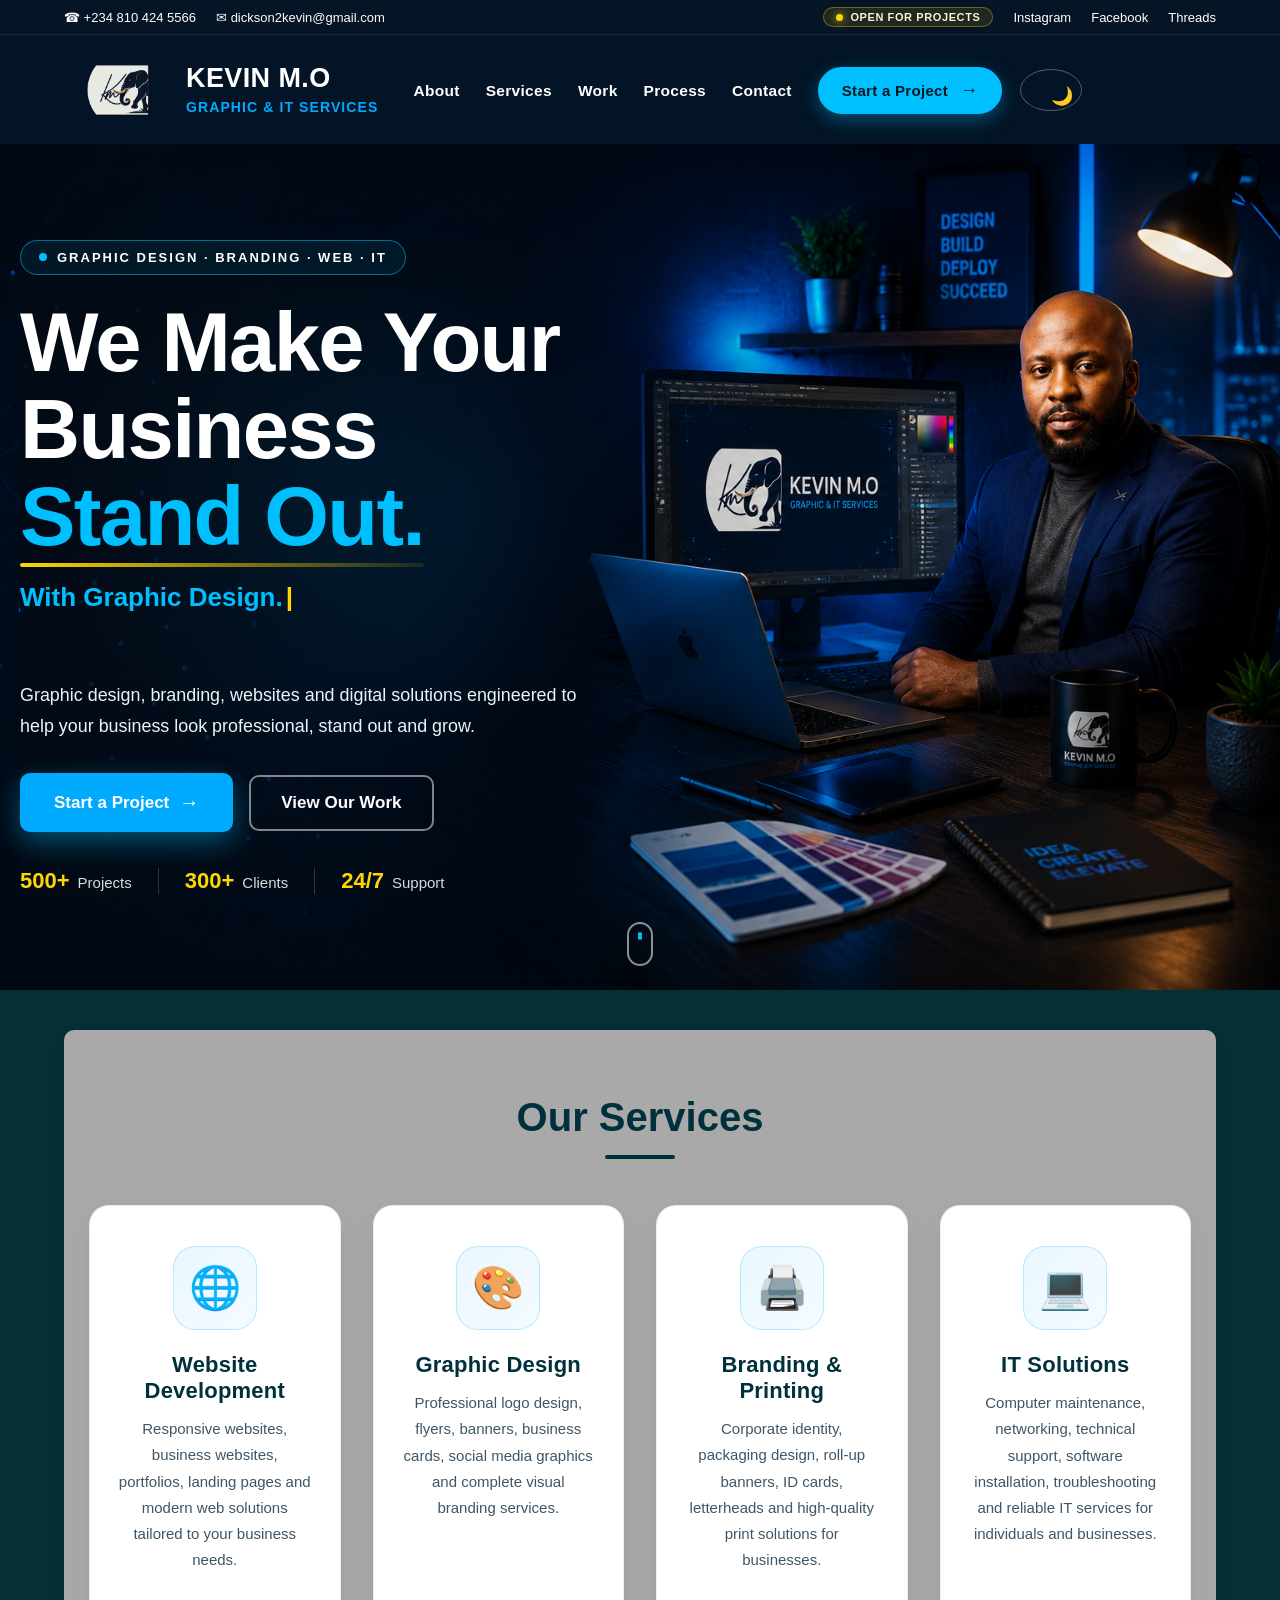
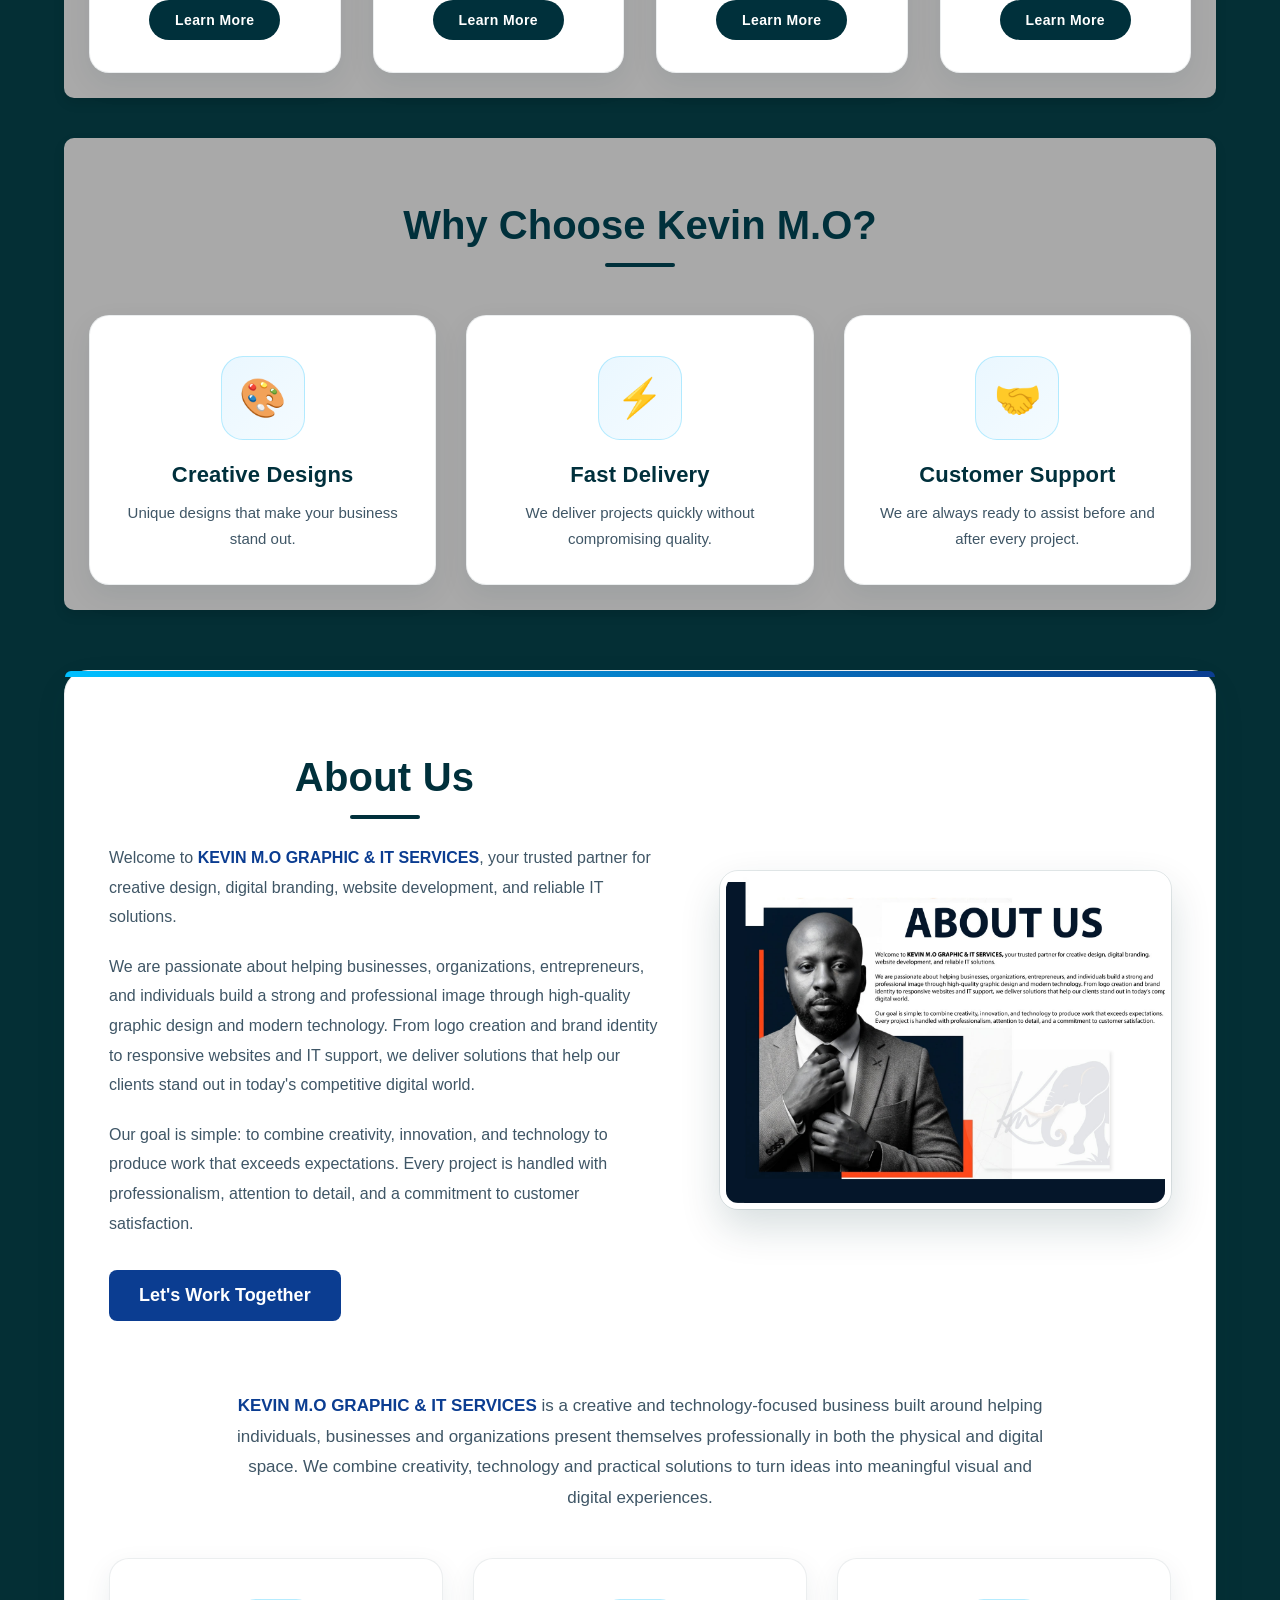
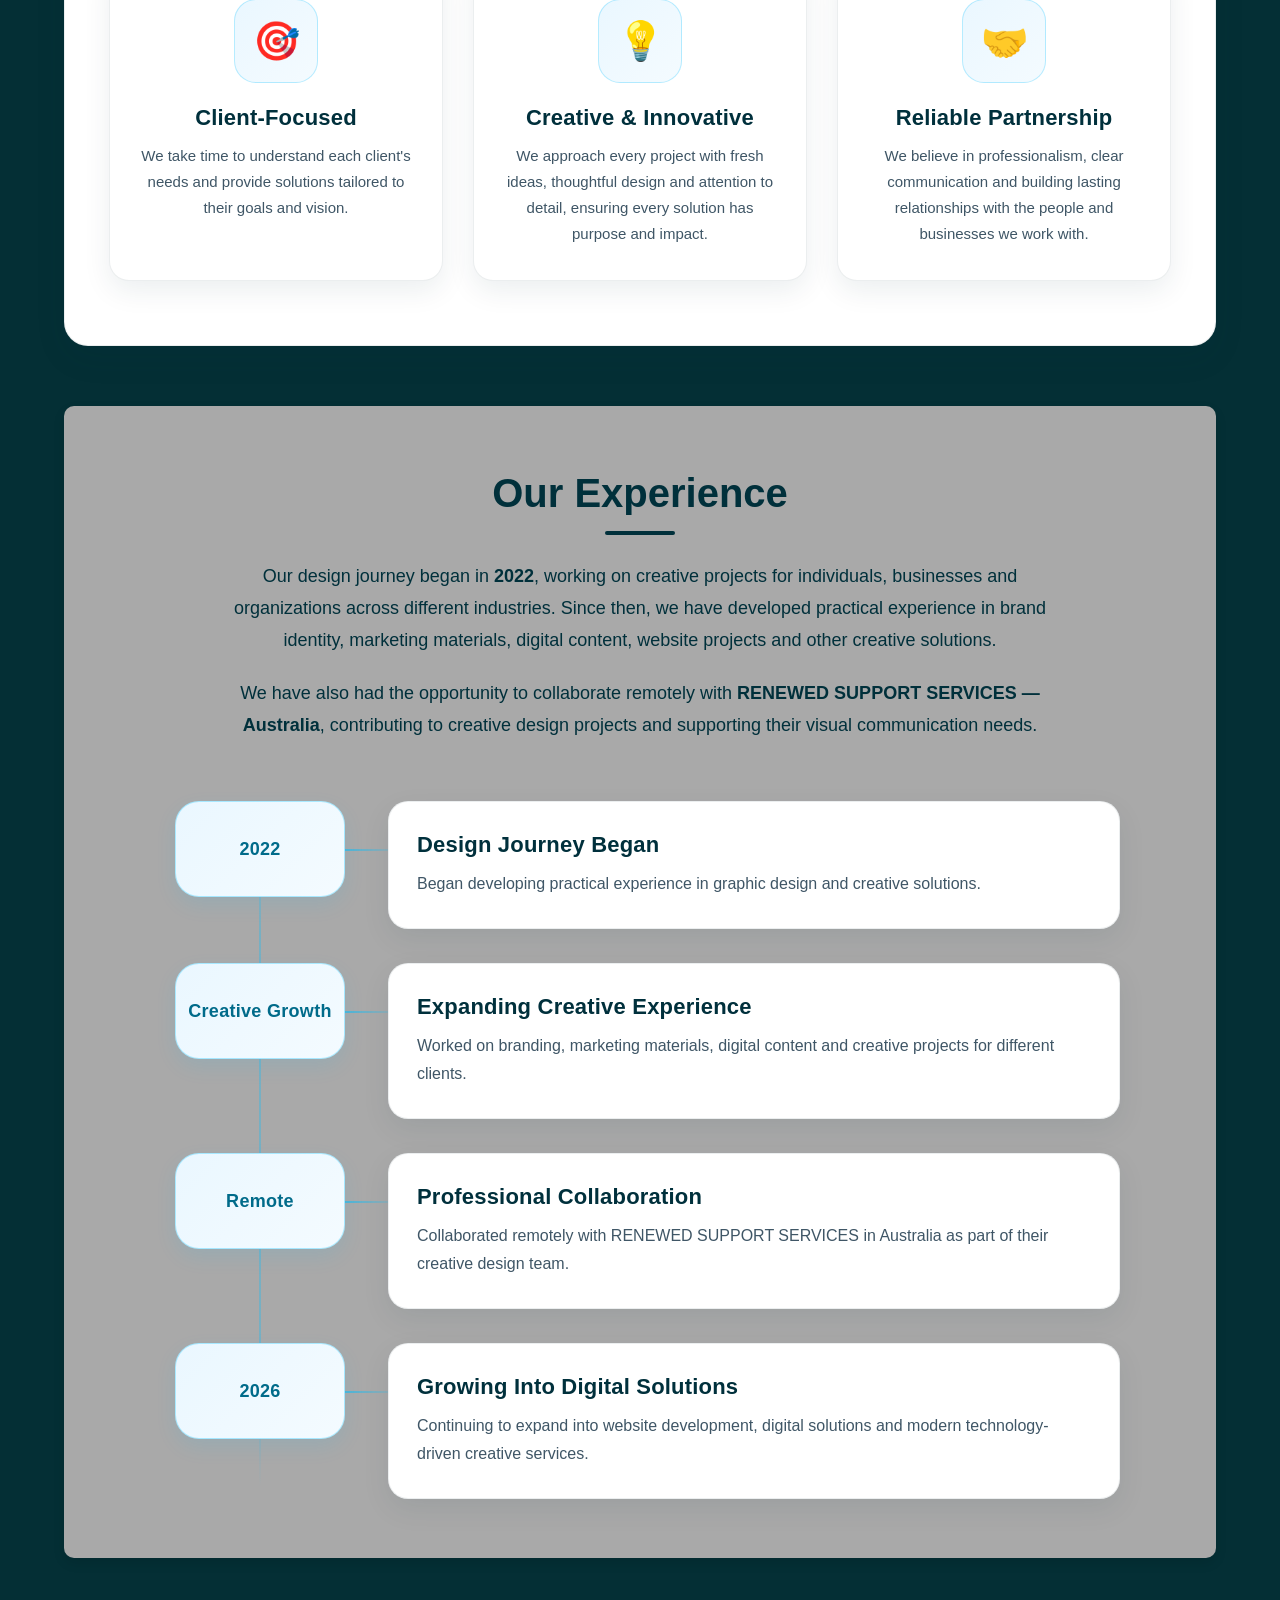
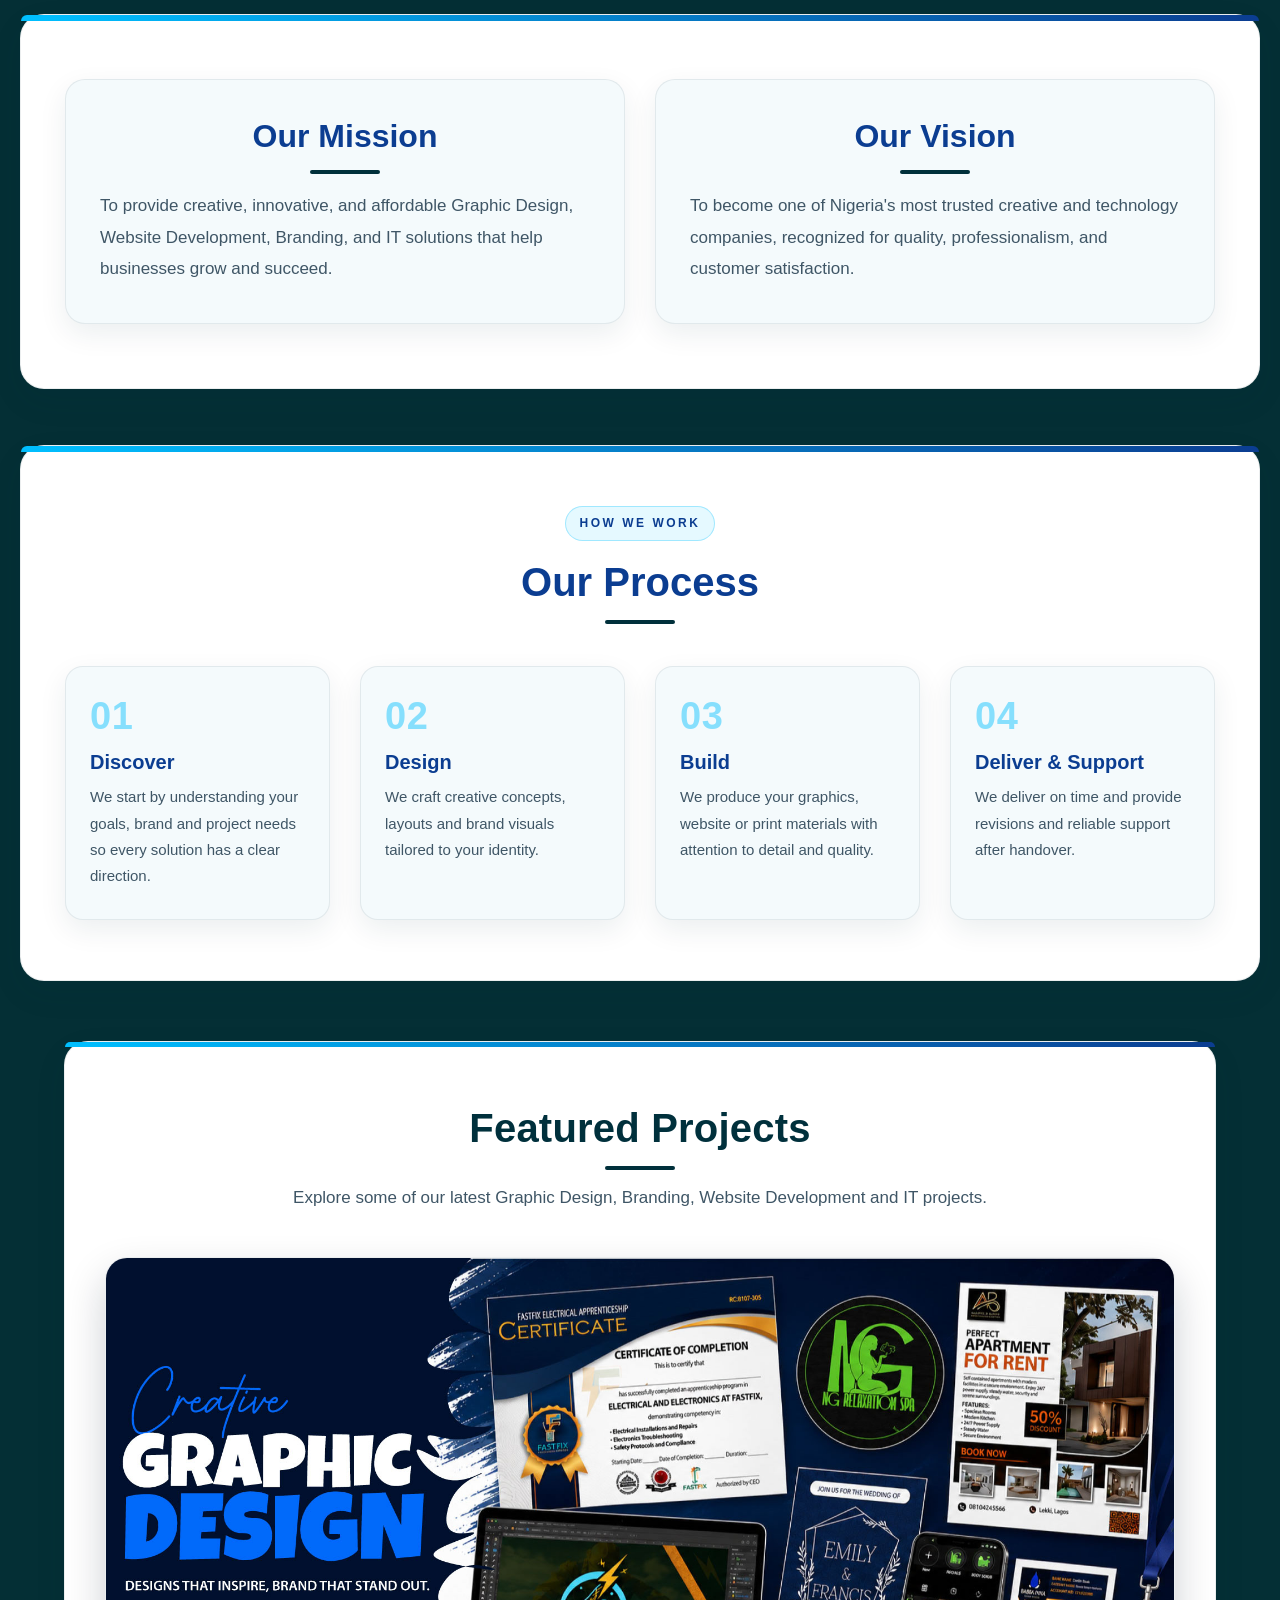
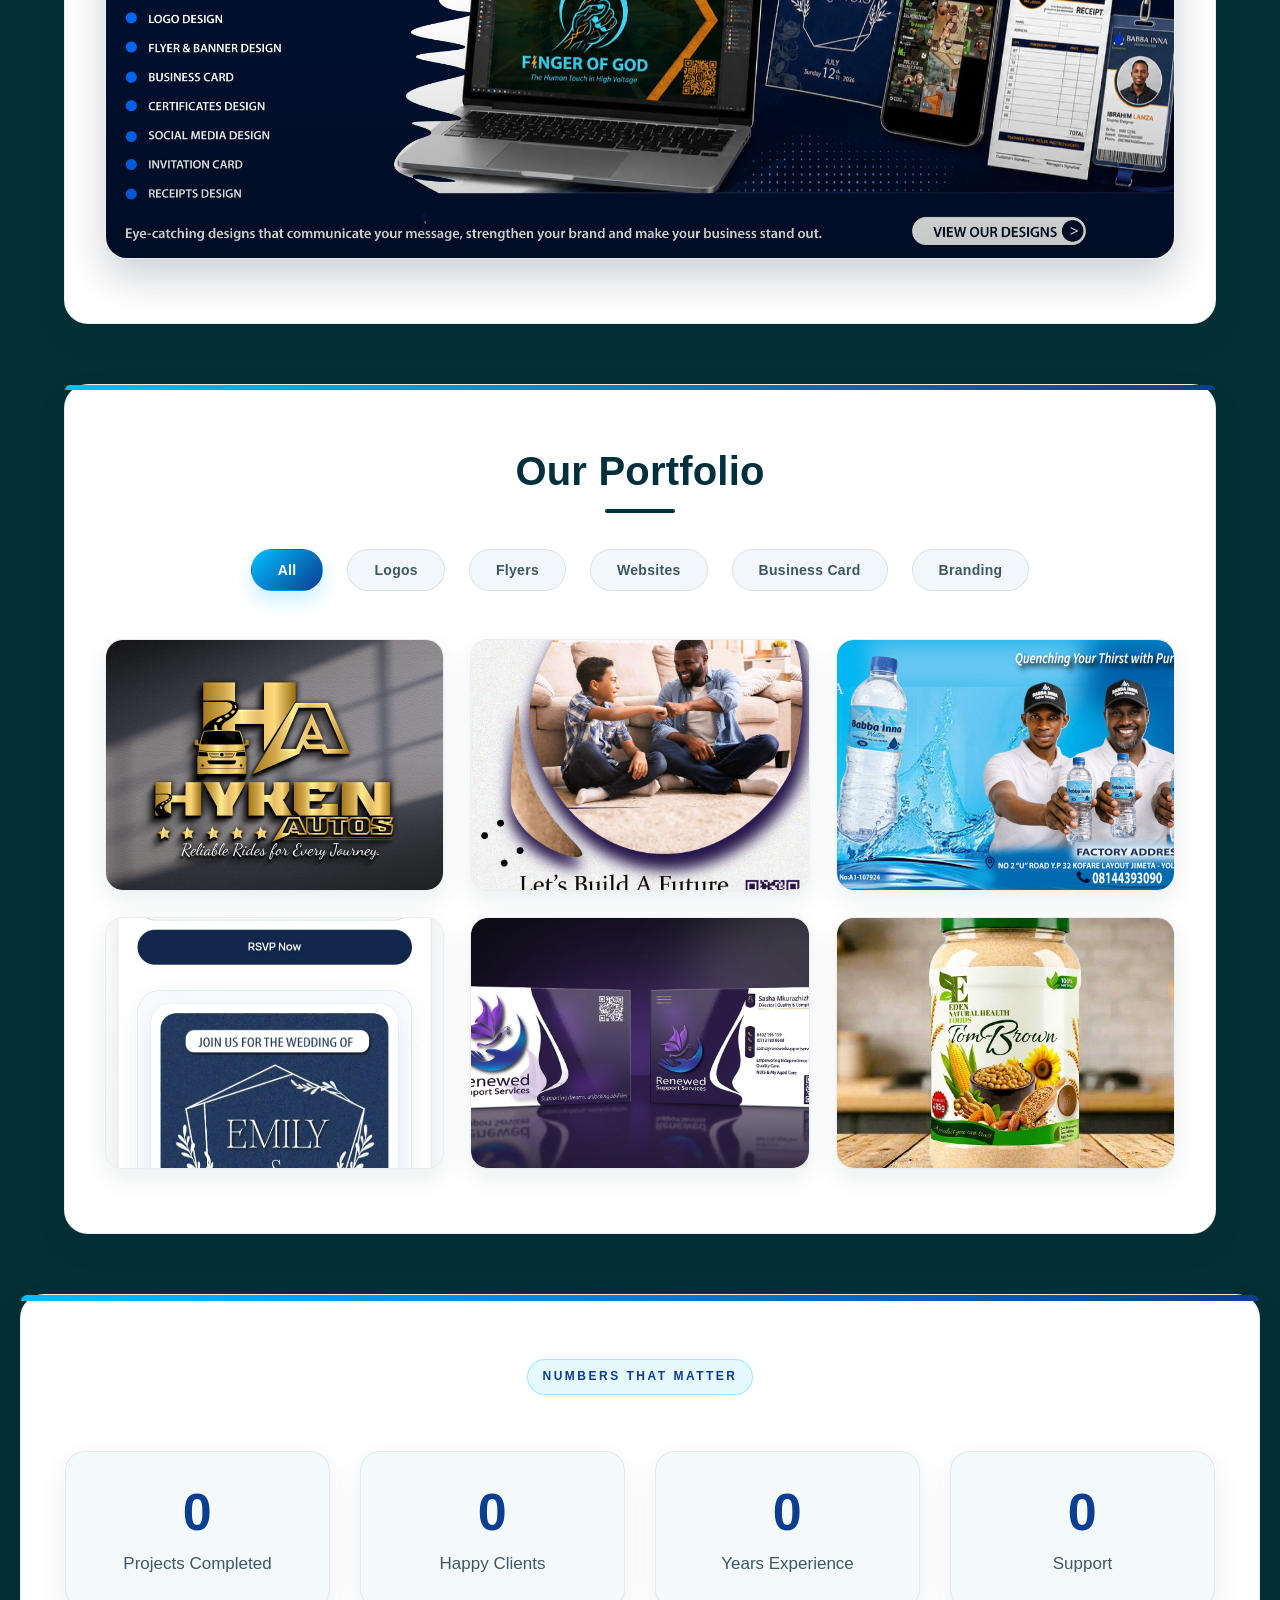
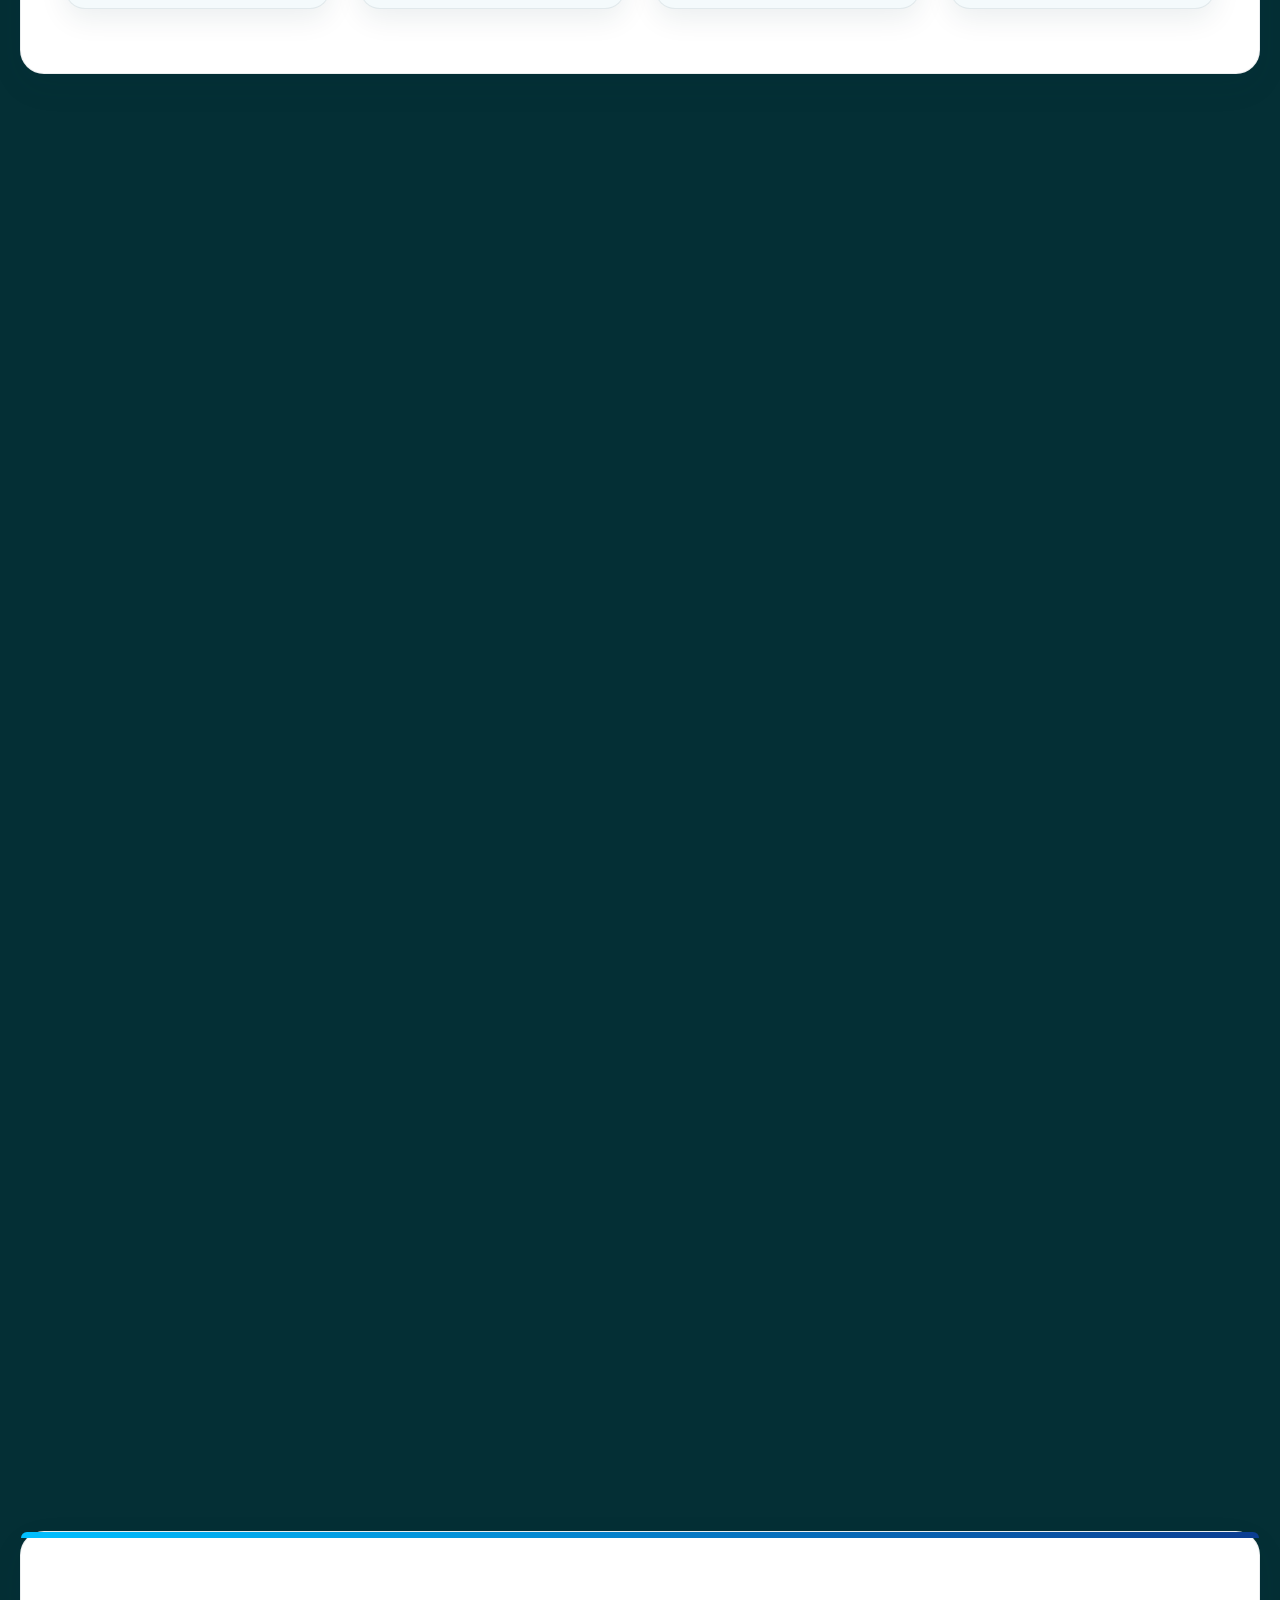
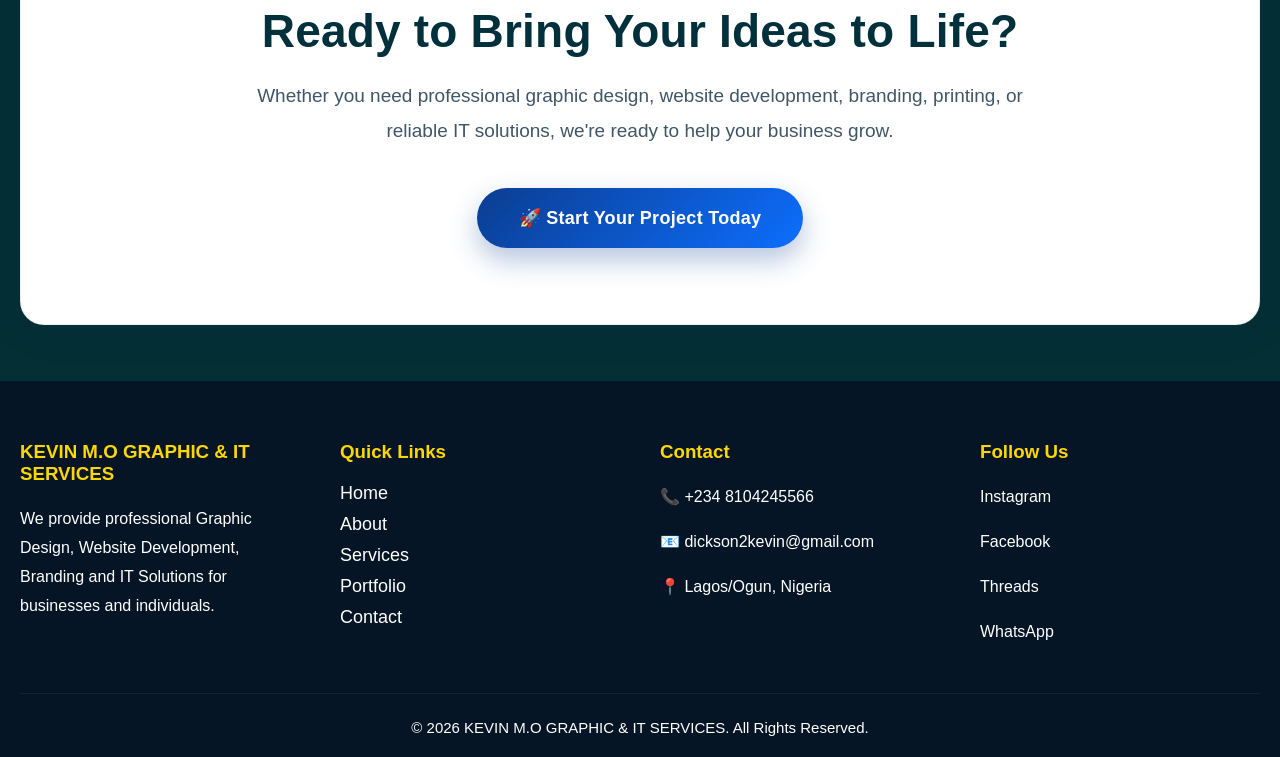
==== commit 79537bb3: "feat: phase 2c-2 - mobile off-canvas menu with backdrop, close button & escape-key dismissal Also ad" ====
--- a/index.html
+++ b/index.html
@@ -14,7 +14,7 @@
      PRELOADER
 ========================== -->
 
-<div id="preloader">
+<div id="preloader" aria-hidden="true">
 
     <div class="loader-content">
 
@@ -108,8 +108,25 @@
 
 
     <!-- NAVIGATION LINKS -->
+    <!-- Off-canvas header (theme + close) — visible on mobile only -->
 
     <ul class="nav-links">
+
+        <li class="menu-header">
+
+            <button id="themeToggleMenu"
+                    class="theme-toggle menu-theme-toggle"
+                    aria-label="Toggle dark mode">
+                🌙
+            </button>
+
+            <button id="menuClose"
+                    class="menu-close"
+                    aria-label="Close menu">
+                ✕
+            </button>
+
+        </li>
 
         <li>
             <a href="#about" id="aboutBtn">
@@ -162,6 +179,12 @@
     </button>
 
 </nav>
+
+<!-- ==========================
+     MOBILE MENU BACKDROP
+========================== -->
+
+<div id="menuBackdrop" class="menu-backdrop" aria-hidden="true"></div>
 
 <section class="hero" id="home">
 
--- a/style.css
+++ b/style.css
@@ -9,6 +9,7 @@
 html,
 body{
     width:100%;
+    margin:0;
     overflow-x:hidden;
 }
 
@@ -2340,7 +2341,8 @@
         position: fixed;
 
         top: 75px;
-        left: -100%;
+        left: 0;
+        transform: translateX(-100%);
 
         width: 100%;
         height: calc(100vh - 75px);
@@ -2355,7 +2357,7 @@
 
         list-style: none;
 
-        transition: left 0.4s ease;
+        transition: transform 0.4s ease;
 
         overflow-y: auto;
 
@@ -2364,7 +2366,7 @@
 
     /* Show menu when JavaScript adds .active */
     #navbar .nav-links.active {
-        left: 0;
+        transform: translateX(0);
     }
 
     /* Navigation items */
@@ -4174,3 +4176,2636 @@
 body.dark-mode #why-us .why-card p {
     color: var(--dm-muted);
 }
+/* ================================================================
+   PHASE 2B-5 — PREMIUM OUR EXPERIENCE TIMELINE
+   Premium light/white our-experience timeline with full dark-mode
+   support. Desktop uses a two-column timeline with a rounded year
+   chip on the left, a white content card on the right and a subtle
+   connecting line/spine. Tablet tightens spacing without squeezing
+   the cards. Mobile stacks the year chip above each content card
+   with a clean vertical timeline treatment. Overrides only;
+   appended for zero-risk rollback.
+=============================================================== */
+
+#experience {
+    --exp-ring: #f5f7fa;
+}
+
+/* ---------- TIMELINE LAYOUT (desktop two-column) ---------- */
+#experience .experience-timeline {
+    position: relative;
+    max-width: 960px;
+}
+
+/* subtle vertical spine running through the year-column */
+#experience .experience-timeline::before {
+    content: "";
+    position: absolute;
+    top: 12px;
+    bottom: 12px;
+    left: 99px;
+    width: 2px;
+    background: linear-gradient(180deg,
+                rgba(0, 191, 255, 0.00),
+                rgba(0, 191, 255, 0.35) 18%,
+                rgba(0, 191, 255, 0.35) 82%,
+                rgba(0, 191, 255, 0.00));
+    opacity: 0.85;
+    z-index: 0;
+}
+
+#experience .experience-item {
+    position: relative;
+    display: grid;
+    grid-template-columns: 200px 1fr;
+    gap: 28px;
+    align-items: start;
+    margin-bottom: 34px;
+}
+
+/* subtle connector running from the year chip to the content card */
+#experience .experience-item::before {
+    content: "";
+    position: absolute;
+    top: 48px;
+    left: 185px;
+    width: 43px;
+    height: 2px;
+    background: linear-gradient(90deg,
+                rgba(0, 191, 255, 0.55),
+                rgba(0, 191, 255, 0.15));
+    border-radius: 0;
+    z-index: 1;
+}
+
+/* ---------- PREMIUM YEAR CHIP ---------- */
+#experience .experience-year {
+    display: flex;
+    align-items: center;
+    justify-content: center;
+    width: 170px;
+    min-height: 96px;
+    padding: 18px 12px;
+    border-radius: 24px;
+    background: linear-gradient(135deg, #eaf7ff, #f4fbff);
+    border: 1px solid rgba(0, 191, 255, 0.30);
+    color: #006b8a;
+    font-size: 18px;
+    font-weight: 800;
+    letter-spacing: 0.3px;
+    text-align: center;
+    box-shadow: 0 8px 20px rgba(0, 191, 255, 0.10);
+    margin: 0 auto;
+    z-index: 2;
+}
+
+/* ---------- PREMIUM WHITE CONTENT CARD ---------- */
+#experience .experience-content {
+    position: relative;
+    background: #ffffff;
+    padding: 30px 28px;
+    border: 1px solid rgba(0, 48, 59, 0.08);
+    border-radius: 20px;
+    box-shadow: 0 10px 28px rgba(0, 48, 59, 0.08);
+    overflow: hidden;
+    text-align: left;
+    transition: transform .35s ease, box-shadow .35s ease;
+}
+
+/* premium gradient accent along the top edge */
+#experience .experience-content::before {
+    content: "";
+    position: absolute;
+    top: 0;
+    left: 0;
+    width: 100%;
+    height: 5px;
+    background: linear-gradient(90deg, #00BFFF, #0B3D91);
+    transform: scaleX(0);
+    transform-origin: left;
+    transition: transform .45s ease;
+}
+
+/* hover lift + cyan glow on the CARD only (chip + connector stay stable) */
+#experience .experience-content:hover {
+    transform: translateY(-8px);
+    box-shadow: 0 22px 44px rgba(0, 191, 255, 0.18);
+}
+
+#experience .experience-content:hover::before {
+    transform: scaleX(1);
+}
+
+#experience .experience-content h3 {
+    color: #00303C;
+    font-size: 22px;
+    font-weight: 800;
+    letter-spacing: 0.2px;
+    margin: 0 0 12px;
+}
+
+#experience .experience-content p {
+    color: #3f5666;
+    font-size: 16px;
+    line-height: 1.75;
+    margin: 0;
+}
+/* ---------- RESPONSIVE ----------
+   Tablet: tighten spacing without squeezing the cards. */
+@media (max-width: 1024px) and (min-width: 769px) {
+    #experience .experience-timeline {
+        max-width: 860px;
+    }
+
+    #experience .experience-timeline::before {
+        left: 84px;
+    }
+
+    #experience .experience-item {
+        grid-template-columns: 170px 1fr;
+        gap: 20px;
+        margin-bottom: 28px;
+    }
+
+    #experience .experience-item::before {
+        top: 44px;
+        left: 160px;
+        width: 30px;
+    }
+
+    #experience .experience-year {
+        width: 150px;
+        min-height: 88px;
+        padding: 16px 10px;
+        border-radius: 20px;
+        font-size: 16px;
+    }
+
+    #experience .experience-content {
+        padding: 28px 26px;
+    }
+}
+
+/* Mobile: stack the year chip above each content card with a clean
+   vertical timeline treatment. */
+@media (max-width: 768px) {
+    #experience .experience-timeline {
+        position: relative;
+        max-width: 520px;
+    }
+
+    #experience .experience-timeline::before {
+        top: 12px;
+        left: 15px;
+        bottom: 12px;
+        width: 2px;
+        background: linear-gradient(180deg,
+                    rgba(0, 191, 255, 0.00),
+                    rgba(0, 191, 255, 0.40) 18%,
+                    rgba(0, 191, 255, 0.40) 82%,
+                    rgba(0, 191, 255, 0.00));
+    }
+
+    #experience .experience-item {
+        position: relative;
+        grid-template-columns: 1fr;
+        gap: 12px;
+        margin-bottom: 30px;
+        padding-left: 44px;
+    }
+
+    /* node dot on the spine, aligned with the year chip */
+    #experience .experience-item::before {
+        top: 15px;
+        left: 9px;
+        width: 14px;
+        height: 14px;
+        background: #00BFFF;
+        border-radius: 50%;
+        box-shadow: 0 0 0 3px var(--exp-ring, #f5f7fa), 0 0 0 6px rgba(0, 191, 255, 0.15);
+    }
+
+    #experience .experience-year {
+        display: inline-flex;
+        margin: 0;
+        width: max-content;
+        min-width: 118px;
+        min-height: 44px;
+        padding: 10px 18px;
+        border-radius: 30px;
+        font-size: 15px;
+    }
+
+    #experience .experience-content {
+        padding: 26px 22px;
+    }
+}
+
+/* ---------- DARK MODE ---------- */
+body.dark-mode #experience {
+    --exp-ring: var(--dm-surface);
+}
+
+body.dark-mode #experience .experience-year {
+    background: rgba(0, 191, 255, 0.10);
+    border-color: rgba(0, 191, 255, 0.35);
+    color: var(--dm-cyan);
+    box-shadow: 0 8px 20px rgba(0, 0, 0, 0.25);
+}
+
+body.dark-mode #experience .experience-content {
+    background: var(--dm-card);
+    border-color: var(--dm-border);
+    box-shadow: 0 10px 28px rgba(0, 0, 0, 0.35);
+}
+
+body.dark-mode #experience .experience-content:hover {
+    box-shadow: 0 22px 44px rgba(0, 0, 0, 0.55);
+}
+
+body.dark-mode #experience .experience-content h3 {
+    color: var(--dm-cyan);
+}
+
+body.dark-mode #experience .experience-content p {
+    color: var(--dm-muted);
+}
+/* ================================================================
+   PHASE 2B-6 — PREMIUM FEATURED PROJECTS SLIDER
+   Premium light/white featured-projects slider with full dark-mode
+   support. CSS-only polish for the panel shell, heading, intro and
+   slider frame; the 4-second automatic crossfade is untouched.
+   Desktop 16:9 frame, tightened tablet spacing, preserved mobile
+   height. Overrides only; appended for zero-risk rollback.
+=============================================================== */
+
+/* ---------- PREMIUM PANEL SHELL ---------- */
+#featured-projects {
+    position: relative;
+    max-width: 1240px;
+    margin: 60px auto;
+    padding: 64px 40px;
+    background: #ffffff;
+    border: 1px solid rgba(0, 48, 59, 0.08);
+    border-radius: 24px;
+    box-shadow: 0 12px 32px rgba(0, 48, 59, 0.08);
+    text-align: center;
+    box-sizing: border-box;
+}
+
+/* premium gradient accent along the top edge */
+#featured-projects::before {
+    content: "";
+    position: absolute;
+    top: 0;
+    left: 0;
+    width: 100%;
+    height: 5px;
+    background: linear-gradient(90deg, #00BFFF, #0B3D91);
+    border-radius: 24px 24px 0 0;
+}
+
+/* ---------- PREMIUM HEADING + INTRO ---------- */
+#featured-projects h2 {
+    color: #00303C;
+    font-size: 40px;
+    font-weight: 800;
+    letter-spacing: 0.2px;
+    margin: 0 0 14px;
+}
+
+#featured-projects p {
+    max-width: 720px;
+    margin: 0 auto 44px;
+    color: #3f5666;
+    font-size: 17px;
+    line-height: 1.7;
+}
+
+/* ---------- PREMIUM SLIDER FRAME ---------- */
+#featured-projects .slider-wrapper {
+    width: 100%;
+    max-width: 1100px;
+    aspect-ratio: 16/9;
+    margin: 0 auto;
+    position: relative;
+    overflow: hidden;
+    border-radius: 22px;
+    border: 1px solid rgba(0, 48, 59, 0.08);
+    box-shadow: 0 18px 40px rgba(0, 20, 40, 0.20);
+}
+
+/* clean cover fill for each slide */
+#featured-projects .slider-wrapper .slide {
+    position: absolute;
+    top: 0;
+    left: 0;
+    width: 100%;
+    height: 100%;
+    object-fit: cover;
+    opacity: 0;
+    transition: opacity 1.1s ease;
+}
+
+#featured-projects .slider-wrapper .slide.active {
+    opacity: 1;
+}
+
+/* subtle bottom vignette for depth (purely visual, no content) */
+#featured-projects .slider-wrapper::after {
+    content: "";
+    position: absolute;
+    inset: 0;
+    background: linear-gradient(180deg,
+                rgba(0, 0, 0, 0.00) 62%,
+                rgba(0, 0, 0, 0.22) 100%);
+    pointer-events: none;
+    z-index: 1;
+}
+/* ---------- RESPONSIVE ----------
+   Tablet: tighten panel + spacing without shrinking cards. */
+@media (max-width: 1024px) and (min-width: 769px) {
+    #featured-projects {
+        padding: 54px 30px;
+        border-radius: 22px;
+    }
+
+    #featured-projects h2 {
+        font-size: 36px;
+    }
+
+    #featured-projects p {
+        font-size: 16px;
+        max-width: 620px;
+        margin-bottom: 38px;
+    }
+
+    #featured-projects .slider-wrapper {
+        max-width: 900px;
+    }
+}
+
+/* Mobile: preserve the existing slider height behavior without
+   adding any new controls or content. */
+@media (max-width: 768px) {
+    #featured-projects {
+        padding: 40px 18px;
+        border-radius: 20px;
+        margin: 40px 15px;
+    }
+
+    #featured-projects h2 {
+        font-size: 30px;
+        margin-bottom: 12px;
+    }
+
+    #featured-projects p {
+        font-size: 15px;
+        line-height: 1.65;
+        margin: 0 auto 30px;
+    }
+
+    #featured-projects .slider-wrapper {
+        width: 100%;
+        height: 300px;
+        border-radius: 18px;
+    }
+}
+
+/* ---------- DARK MODE ---------- */
+body.dark-mode #featured-projects {
+    background: var(--dm-surface);
+    border-color: var(--dm-border);
+    box-shadow: 0 12px 32px rgba(0, 0, 0, 0.35);
+}
+
+body.dark-mode #featured-projects h2 {
+    color: var(--dm-text);
+}
+
+body.dark-mode #featured-projects p {
+    color: var(--dm-muted);
+}
+
+body.dark-mode #featured-projects .slider-wrapper {
+    border-color: var(--dm-border);
+    box-shadow: 0 18px 40px rgba(0, 0, 0, 0.55);
+}
+
+/* keep the default dark-mode surface rule from applying to the light
+   panel override (id-based specificity already wins); this re-asserts it
+   for clarity and future-proofing */
+body.dark-mode #featured-projects::before {
+    background: linear-gradient(90deg, var(--dm-cyan), #0B3D91);
+}
+
+/* ================================================================
+   PHASE 2B-7 — PREMIUM LIGHT PORTFOLIO GALLERY
+   Premium light/white portfolio gallery with full dark-mode support.
+   CSS-only polish for the existing shell: filtered pill menu,
+   responsive work grid and premium overlay captions. The JavaScript
+   filter logic and lightbox behaviour are untouched. Overrides only;
+   appended for zero-risk rollback.
+   ================================================================ */
+
+/* ---------- PREMIUM PANEL SHELL ---------- */
+#portfolio {
+    position: relative;
+    max-width: 1240px;
+    margin: 60px auto;
+    padding: 64px 40px;
+    background: #ffffff;
+    border: 1px solid rgba(0, 48, 59, 0.08);
+    border-radius: 24px;
+    box-shadow: 0 12px 32px rgba(0, 48, 59, 0.08);
+    text-align: center;
+    box-sizing: border-box;
+}
+
+/* premium gradient accent along the top edge */
+#portfolio::before {
+    content: "";
+    position: absolute;
+    top: 0;
+    left: 0;
+    width: 100%;
+    height: 5px;
+    background: linear-gradient(90deg, #00BFFF, #0B3D91);
+    border-radius: 24px 24px 0 0;
+}
+
+/* ---------- PREMIUM HEADING ---------- */
+#portfolio h2 {
+    color: #00303C;
+    font-size: 40px;
+    font-weight: 800;
+    letter-spacing: 0.2px;
+    margin: 0 0 28px;
+}
+
+/* ---------- PREMIUM FILTER MENU ---------- */
+#portfolio .portfolio-menu {
+    display: flex;
+    flex-wrap: wrap;
+    justify-content: center;
+    gap: 8px;
+    margin: 0 0 40px;
+}
+
+#portfolio .portfolio-menu .filter-btn {
+    padding: 12px 26px;
+    border: 1px solid rgba(0, 48, 59, 0.10);
+    border-radius: 30px;
+    background: #f2f7fb;
+    color: #3f5663;
+    cursor: pointer;
+    font-weight: 700;
+    font-size: 14px;
+    letter-spacing: 0.3px;
+    transition: background .3s ease, color .3s ease, border-color .3s ease, transform .3s ease, box-shadow .3s ease;
+}
+
+#portfolio .portfolio-menu .filter-btn:hover {
+    background: #e6f1f8;
+    color: #00303C;
+    border-color: rgba(0, 191, 255, 0.35);
+    transform: translateY(-2px);
+}
+
+#portfolio .portfolio-menu .filter-btn.active {
+    background: linear-gradient(135deg, #00BFFF, #0B3D91);
+    color: #ffffff;
+    border-color: transparent;
+    box-shadow: 0 10px 20px rgba(0, 191, 255, 0.22);
+}
+
+/* ---------- PREMIUM GALLERY GRID ---------- */
+#portfolio .gallery {
+    display: grid;
+    grid-template-columns: repeat(3, 1fr);
+    gap: 26px;
+}
+
+/* ---------- PREMIUM WORK CARD ---------- */
+#portfolio .portfolio-item {
+    position: relative;
+    overflow: hidden;
+    border-radius: 18px;
+    background: #ffffff;
+    border: 1px solid rgba(0, 48, 59, 0.08);
+    box-shadow: 0 10px 26px rgba(0, 48, 59, 0.08);
+    cursor: pointer;
+    transition: transform .35s ease, box-shadow .35s ease;
+}
+
+#portfolio .portfolio-item:hover {
+    transform: translateY(-8px);
+    box-shadow: 0 22px 44px rgba(0, 191, 255, 0.18);
+}
+
+#portfolio .portfolio-item img {
+    width: 100%;
+    display: block;
+    height: 250px;
+    object-fit: cover;
+    transition: transform .5s ease;
+    user-select: none;
+    -webkit-user-drag: none;
+}
+
+#portfolio .portfolio-item:hover img {
+    transform: scale(1.08);
+}
+
+/* ---------- PREMIUM OVERLAY CAPTION ---------- */
+#portfolio .portfolio-overlay {
+    position: absolute;
+    left: 0;
+    bottom: 0;
+    width: 100%;
+    padding: 22px 20px;
+    background: linear-gradient(180deg, rgba(0, 48, 59, 0.00) 0%, rgba(0, 48, 59, 0.88) 100%);
+    color: #ffffff;
+    text-align: center;
+    transform: translateY(100%);
+    transition: transform .4s ease;
+}
+
+#portfolio .portfolio-item:hover .portfolio-overlay {
+    transform: translateY(0);
+}
+
+#portfolio .portfolio-overlay h3 {
+    color: #ffffff;
+    font-size: 20px;
+    font-weight: 800;
+    letter-spacing: 0.2px;
+    margin: 0 0 8px;
+}
+
+#portfolio .portfolio-overlay p {
+    color: #cfe4ee;
+    font-size: 14px;
+    letter-spacing: 0.3px;
+    margin: 0;
+}
+
+/* ---------- RESPONSIVE ----------
+   Tablet: two-column gallery with tightened panel spacing. */
+@media (max-width: 1024px) and (min-width: 769px) {
+    #portfolio {
+        padding: 54px 30px;
+        border-radius: 22px;
+    }
+
+    #portfolio h2 {
+        font-size: 36px;
+        margin-bottom: 24px;
+    }
+
+    #portfolio .portfolio-menu {
+        margin-bottom: 34px;
+    }
+
+    #portfolio .gallery {
+        grid-template-columns: repeat(2, 1fr);
+        gap: 22px;
+    }
+}
+
+/* Mobile: single column, reduced spacing; no new controls added. */
+@media (max-width: 768px) {
+    #portfolio {
+        padding: 40px 18px;
+        border-radius: 20px;
+        margin: 40px 15px;
+    }
+
+    #portfolio h2 {
+        font-size: 30px;
+        margin-bottom: 20px;
+    }
+
+    #portfolio .portfolio-menu {
+        gap: 6px;
+        margin-bottom: 30px;
+    }
+
+    #portfolio .portfolio-menu .filter-btn {
+        padding: 10px 18px;
+        font-size: 13px;
+    }
+
+    #portfolio .gallery {
+        grid-template-columns: 1fr;
+        gap: 20px;
+    }
+
+    #portfolio .portfolio-item img {
+        height: 230px;
+    }
+}
+
+/* ---------- DARK MODE ---------- */
+body.dark-mode #portfolio {
+    background: var(--dm-surface);
+    border-color: var(--dm-border);
+    box-shadow: 0 12px 32px rgba(0, 0, 0, 0.35);
+}
+
+body.dark-mode #portfolio::before {
+    background: linear-gradient(90deg, var(--dm-cyan), #0B3D91);
+}
+
+body.dark-mode #portfolio h2 {
+    color: var(--dm-text);
+}
+
+body.dark-mode #portfolio .portfolio-menu .filter-btn {
+    background: var(--dm-card-soft);
+    color: var(--dm-text);
+    border-color: var(--dm-border);
+}
+
+body.dark-mode #portfolio .portfolio-menu .filter-btn:hover {
+    background: var(--dm-card);
+    color: var(--dm-cyan);
+    border-color: var(--dm-border);
+}
+
+body.dark-mode #portfolio .portfolio-menu .filter-btn.active {
+    background: var(--dm-cyan);
+    color: #04272e;
+    border-color: transparent;
+}
+
+body.dark-mode #portfolio .portfolio-item {
+    background: var(--dm-card);
+    border-color: var(--dm-border);
+    box-shadow: 0 10px 26px rgba(0, 0, 0, 0.35);
+}
+
+body.dark-mode #portfolio .portfolio-item:hover {
+    box-shadow: 0 22px 44px rgba(0, 0, 0, 0.55);
+}
+
+body.dark-mode #portfolio .portfolio-overlay {
+    background: linear-gradient(180deg,
+                rgba(0, 0, 0, 0.00) 0%,
+                rgba(0, 0, 0, 0.85) 100%);
+}
+/* ================================================================
+   PHASE 2B-8 — PREMIUM LIGHT ABOUT SECTION
+   Premium light/white About (About Us text + visual + Who We Are
+   value pillars) with full dark-mode support. Standalone "About Us"
+   heading — no eyebrow. Scoped purely to the About area (CSS-only;
+   all content & functionality untouched). Overrides only; appended
+   for zero-risk rollback.
+================================================================ */
+
+/* ---------- PREMIUM PANEL SHELL ---------- */
+#about {
+    position: relative;
+    max-width: 1240px;
+    margin: 60px auto;
+    padding: 64px 44px;
+    background: #ffffff;
+    border: 1px solid rgba(0, 48, 59, 0.08);
+    border-radius: 24px;
+    box-shadow: 0 12px 32px rgba(0, 48, 59, 0.08);
+    box-sizing: border-box;
+}
+
+/* premium gradient accent along the top edge */
+#about::before {
+    content: "";
+    position: absolute;
+    top: 0;
+    left: 0;
+    width: 100%;
+    height: 6px;
+    background: linear-gradient(90deg, #00BFFF, #0B3D91);
+    border-radius: 24px 24px 0 0;
+}
+
+/* ---------- STANDALONE "ABOUT US" HEADING (no eyebrow) ---------- */
+#about .about-text h2 {
+    color: #00303B;
+    font-size: clamp(30px, 3.2vw, 40px);
+    font-weight: 800;
+    letter-spacing: 0.2px;
+    margin: 0 0 24px;
+}
+
+/* ---------- ABOUT TEXT ---------- */
+#about .about-text p {
+    color: #3f5666;
+    font-size: 16px;
+    line-height: 1.85;
+    margin: 0 0 20px;
+}
+
+#about .about-text strong {
+    color: #0B3D91;
+    font-weight: 800;
+}
+
+/* CTA spacing inside the text block */
+#about .about-text .btn {
+    margin-top: 12px;
+}
+
+/* ---------- ABOUT VISUAL FRAME ---------- */
+#about .about-image img {
+    border: 6px solid #ffffff;
+    outline: 1px solid rgba(0, 48, 59, 0.10);
+    border-radius: 18px;
+    box-shadow: 0 18px 40px rgba(0, 48, 59, 0.16);
+}
+
+/* ---------- WHO INTRO ---------- */
+#about .who-intro {
+    max-width: 820px;
+    margin: 56px auto 0;
+    text-align: center;
+    color: #3f5666;
+    font-size: 17px;
+    line-height: 1.8;
+}
+
+#about .who-intro strong {
+    color: #0B3D91;
+}
+
+/* ---------- PREMIUM LIGHT VALUE PILLARS ---------- */
+#about .who-container {
+    display: grid;
+    grid-template-columns: repeat(3, 1fr);
+    align-items: stretch;
+    gap: 30px;
+    max-width: 1200px;
+    margin: 44px auto 0;
+    padding: 0;
+}
+
+#about .who-card {
+    position: relative;
+    display: flex;
+    flex-direction: column;
+    align-items: center;
+    text-align: center;
+    background: #ffffff;
+    color: #00303B;
+    padding: 40px 28px 32px;
+    border: 1px solid rgba(0, 48, 59, 0.08);
+    border-radius: 20px;
+    box-shadow: 0 10px 28px rgba(0, 48, 59, 0.08);
+    overflow: hidden;
+    transition: transform .35s ease, box-shadow .35s ease;
+}
+
+/* premium gradient accent along the top edge */
+#about .who-card::before {
+    content: "";
+    position: absolute;
+    top: 0;
+    left: 0;
+    width: 100%;
+    height: 5px;
+    background: linear-gradient(90deg, #00BFFF, #0B3D91);
+    transform: scaleX(0);
+    transform-origin: left;
+    transition: transform .45s ease;
+}
+
+#about .who-card:hover {
+    transform: translateY(-8px);
+    box-shadow: 0 22px 44px rgba(0, 191, 255, 0.18);
+}
+
+#about .who-card:hover::before {
+    transform: scaleX(1);
+}
+
+/* ---------- PREMIUM ICON CHIP ---------- */
+#about .who-icon {
+    width: 84px;
+    height: 84px;
+    display: flex;
+    align-items: center;
+    justify-content: center;
+    border-radius: 22px;
+    background: linear-gradient(135deg, #eaf7ff, #f4fbff);
+    border: 1px solid rgba(0, 191, 255, 0.25);
+    margin: 0 auto 22px;
+    font-size: 38px;
+    transition: transform .35s ease, box-shadow .35s ease;
+}
+
+#about .who-card:hover .who-icon {
+    transform: scale(1.08);
+    box-shadow: 0 10px 20px rgba(0, 191, 255, 0.22);
+}
+
+#about .who-card h3 {
+    color: #00303C;
+    font-size: 22px;
+    font-weight: 800;
+    letter-spacing: 0.2px;
+    margin: 0 0 12px;
+}
+
+#about .who-card p {
+    color: #3f5666;
+    font-size: 15px;
+    line-height: 1.75;
+    margin: 0;
+}
+/* ---------- RESPONSIVE ---------- */
+@media (max-width: 1024px) and (min-width: 769px) {
+    #about {
+        padding: 54px 30px;
+        border-radius: 22px;
+    }
+
+    #about::before {
+        border-radius: 22px 22px 0 0;
+    }
+
+    #about .about-container {
+        gap: 36px;
+    }
+
+    #about .who-container {
+        display: flex;
+        flex-wrap: wrap;
+        justify-content: center;
+        gap: 24px;
+    }
+
+    #about .who-card {
+        width: calc(50% - 12px);
+    }
+}
+
+@media (max-width: 768px) {
+    #about {
+        padding: 40px 20px;
+        border-radius: 20px;
+        margin: 40px 15px;
+    }
+
+    #about::before {
+        border-radius: 20px 20px 0 0;
+    }
+
+    #about .about-text h2 {
+        font-size: 30px;
+        margin-bottom: 18px;
+    }
+
+    #about .about-image img {
+        height: 280px;
+    }
+
+    #about .who-intro {
+        font-size: 16px;
+        line-height: 1.7;
+        margin-top: 40px;
+    }
+
+    #about .who-container {
+        grid-template-columns: 1fr;
+        gap: 20px;
+    }
+}
+
+/* ---------- DARK MODE ---------- */
+body.dark-mode #about {
+    background: var(--dm-surface);
+    border-color: var(--dm-border);
+    box-shadow: 0 12px 32px rgba(0, 0, 0, 0.35);
+}
+
+body.dark-mode #about::before {
+    background: linear-gradient(90deg, var(--dm-cyan), #0B3D91);
+}
+
+body.dark-mode #about .about-text h2 {
+    color: var(--dm-text);
+}
+
+body.dark-mode #about .about-text p,
+body.dark-mode #about .who-intro,
+body.dark-mode #about .who-card p {
+    color: var(--dm-muted);
+}
+
+body.dark-mode #about .about-text strong,
+body.dark-mode #about .who-intro strong {
+    color: var(--dm-blue);
+}
+
+body.dark-mode #about .about-image img {
+    border-color: rgba(0, 191, 255, 0.25);
+    outline-color: rgba(255, 255, 255, 0.10);
+    box-shadow: 0 18px 40px rgba(0, 0, 0, 0.45);
+}
+
+body.dark-mode #about .who-card {
+    background: var(--dm-card);
+    border-color: var(--dm-border);
+    box-shadow: 0 10px 28px rgba(0, 0, 0, 0.35);
+}
+
+body.dark-mode #about .who-card:hover {
+    box-shadow: 0 22px 44px rgba(0, 0, 0, 0.55);
+}
+
+body.dark-mode #about .who-icon {
+    background: rgba(0, 191, 255, 0.12);
+    border-color: rgba(0, 191, 255, 0.35);
+}
+
+body.dark-mode #about .who-card h3 {
+    color: var(--dm-cyan);
+}
+/* ================================================================
+   PHASE 2B-9 — PREMIUM LIGHT CONTACT SECTION
+   Premium light/white Contact (standalone "Contact Us" heading,
+   info card + form) with full dark-mode support. Standalone heading
+   — no eyebrow. Form focus ring is cyan (#00BFFF). Facebook
+   WhatsApp button left untouched. Scoped purely to the Contact area
+   (CSS-only; all content & functionality untouched). Overrides only;
+   appended for zero-risk rollback.
+================================================================ */
+
+/* ---------- PREMIUM PANEL SHELL ---------- */
+#contact {
+    position: relative;
+    max-width: 1240px;
+    margin: 60px auto;
+    padding: 64px 44px;
+    background: #ffffff;
+    border: 1px solid rgba(0, 48, 59, 0.08);
+    border-radius: 24px;
+    box-shadow: 0 12px 32px rgba(0, 48, 59, 0.08);
+    box-sizing: border-box;
+}
+
+/* premium gradient accent along the top edge */
+#contact::before {
+    content: "";
+    position: absolute;
+    top: 0;
+    left: 0;
+    width: 100%;
+    height: 6px;
+    background: linear-gradient(90deg, #00BFFF, #0B3D91);
+    border-radius: 24px 24px 0 0;
+}
+
+/* ---------- STANDALONE "CONTACT US" HEADING (no eyebrow) ---------- */
+#contact > h2 {
+    color: #00303B;
+    font-size: clamp(30px, 3.2vw, 40px);
+    font-weight: 800;
+    letter-spacing: 0.2px;
+    margin: 0 0 40px;
+    position: static;
+}
+
+/* ---------- TWO-COLUMN LAYOUT ---------- */
+#contact .contact-container {
+    display: grid;
+    grid-template-columns: 1.1fr 0.9fr;
+    align-items: start;
+    gap: 48px;
+}
+
+/* ---------- CONTACT INFO CARD ---------- */
+#contact .contact-info {
+    background: #f4fafc;
+    border: 1px solid rgba(0, 48, 59, 0.08);
+    border-radius: 20px;
+    padding: 32px;
+    box-shadow: 0 10px 28px rgba(0, 48, 59, 0.08);
+}
+
+#contact .contact-info h3 {
+    color: #00303B;
+    font-size: 23px;
+    font-weight: 800;
+    margin: 0 0 16px;
+}
+
+#contact .contact-info p {
+    color: #3f5666;
+    font-size: 16px;
+    line-height: 1.75;
+    margin: 0 0 12px;
+}
+
+#contact .contact-info a {
+    color: #0B3D91;
+    text-decoration: none;
+    font-weight: 700;
+    transition: color .3s ease;
+}
+
+#contact .contact-info a:hover {
+    color: #00BFFF;
+}
+
+/* ---------- CONTACT FORM CARD ---------- */
+#contact #contactForm {
+    background: #f4fafc;
+    border: 1px solid rgba(0, 48, 59, 0.08);
+    border-radius: 20px;
+    padding: 32px;
+    box-shadow: 0 10px 28px rgba(0, 48, 59, 0.08);
+    max-width: none;
+    margin: 0;
+    box-sizing: border-box;
+}
+
+#contact #contactForm input,
+#contact #contactForm textarea {
+    width: 100%;
+    padding: 13px 16px;
+    margin: 8px 0 15px;
+    background: #ffffff;
+    color: #00303B;
+    border: 1px solid rgba(0, 48, 59, 0.16);
+    border-radius: 12px;
+    font-size: 15px;
+    font-family: inherit;
+    box-sizing: border-box;
+    transition: border-color .3s ease, box-shadow .3s ease;
+}
+
+#contact #contactForm input::placeholder,
+#contact #contactForm textarea::placeholder {
+    color: #3f5666;
+    opacity: 0.85;
+}
+
+/* CYAN focus ring (correction lock-in: cyan, never gold) */
+#contact #contactForm input:focus,
+#contact #contactForm textarea:focus {
+    outline: none;
+    border-color: #00BFFF;
+    box-shadow: 0 0 0 3px rgba(0, 191, 255, 0.18);
+}
+
+#contact #contactForm #sendBtn {
+    display: inline-flex;
+    align-items: center;
+    justify-content: center;
+    gap: 8px;
+    margin-top: 6px;
+    padding: 14px 34px;
+    background: #00303B;
+    color: #ffffff;
+    border: none;
+    border-radius: 30px;
+    font-size: 15px;
+    font-weight: 700;
+    letter-spacing: 0.4px;
+    font-family: inherit;
+    cursor: pointer;
+    transition: background .3s ease, transform .3s ease, box-shadow .3s ease;
+}
+
+#contact #contactForm #sendBtn:hover {
+    background: #00BFFF;
+    color: #042F35;
+    transform: translateY(-2px);
+    box-shadow: 0 10px 20px rgba(0, 191, 255, 0.30);
+}
+/* ---------- RESPONSIVE ---------- */
+@media (max-width: 1024px) and (min-width: 769px) {
+    #contact {
+        padding: 54px 30px;
+        border-radius: 22px;
+    }
+
+    #contact::before {
+        border-radius: 22px 22px 0 0;
+    }
+
+    #contact .contact-container {
+        gap: 32px;
+    }
+}
+
+@media (max-width: 768px) {
+    #contact {
+        padding: 40px 20px;
+        border-radius: 20px;
+        margin: 40px 15px;
+    }
+
+    #contact::before {
+        border-radius: 20px 20px 0 0;
+    }
+
+    #contact > h2 {
+        font-size: 30px;
+        margin-bottom: 30px;
+    }
+
+    #contact .contact-container {
+        grid-template-columns: 1fr;
+        gap: 28px;
+    }
+
+    #contact .contact-info,
+    #contact #contactForm {
+        padding: 26px 22px;
+    }
+}
+
+/* ---------- DARK MODE ---------- */
+body.dark-mode #contact {
+    background: var(--dm-surface);
+    border-color: var(--dm-border);
+    box-shadow: 0 12px 32px rgba(0, 0, 0, 0.35);
+}
+
+body.dark-mode #contact::before {
+    background: linear-gradient(90deg, var(--dm-cyan), #0B3D91);
+}
+
+body.dark-mode #contact > h2 {
+    color: var(--dm-text);
+}
+
+body.dark-mode #contact .contact-container {
+    background: transparent;
+}
+
+body.dark-mode #contact .contact-info {
+    background: var(--dm-card);
+    border-color: var(--dm-border);
+    box-shadow: 0 10px 28px rgba(0, 0, 0, 0.35);
+}
+
+body.dark-mode #contact .contact-info h3 {
+    color: var(--dm-cyan);
+}
+
+body.dark-mode #contact .contact-info p {
+    color: var(--dm-muted);
+}
+
+body.dark-mode #contact .contact-info a {
+    color: var(--dm-blue);
+}
+
+body.dark-mode #contact .contact-info a:hover {
+    color: var(--dm-cyan);
+}
+
+body.dark-mode #contact #contactForm {
+    background: var(--dm-card);
+    border-color: var(--dm-border);
+    box-shadow: 0 10px 28px rgba(0, 0, 0, 0.35);
+}
+
+body.dark-mode #contact #contactForm input,
+body.dark-mode #contact #contactForm textarea {
+    background: #0b2432;
+    color: var(--dm-text);
+    border-color: var(--dm-border);
+}
+
+body.dark-mode #contact #contactForm input::placeholder,
+body.dark-mode #contact #contactForm textarea::placeholder {
+    color: var(--dm-muted);
+}
+
+/* CYAN focus ring stays cyan in dark mode too */
+body.dark-mode #contact #contactForm input:focus,
+body.dark-mode #contact #contactForm textarea:focus {
+    border-color: var(--dm-cyan);
+    box-shadow: 0 0 0 3px rgba(0, 191, 255, 0.18);
+}
+
+body.dark-mode #contact #contactForm #sendBtn {
+    background: rgba(0, 191, 255, 0.14);
+    color: var(--dm-cyan);
+}
+
+body.dark-mode #contact #contactForm #sendBtn:hover {
+    background: var(--dm-cyan);
+    color: #04272e;
+}
+/* ================================================================
+   PHASE 2B-10 — PREMIUM LIGHT TESTIMONIALS SECTION
+   Premium light/white Testimonials (standalone heading — no eyebrow)
+   with full dark-mode support. Scoped purely to #testimonials
+   (panel shell + heading) and .card-content (inner premium card).
+   The .testimonial-card geometry (flex-basis, width, padding, gap,
+   margin, horizontal positioning), the .testimonial-track layout
+   (flex, gap, transition, transform) and the JS carousel translateX
+   math are preserved exactly. CSS-only; all content & functionality
+   untouched. Overrides only; appended for zero-risk rollback.
+================================================================ */
+
+/* ---------- PREMIUM PANEL SHELL ---------- */
+#testimonials {
+    position: relative;
+    max-width: 1240px;
+    margin: 60px auto;
+    padding: 64px 44px;
+    background: #ffffff;
+    border: 1px solid rgba(0, 48, 59, 0.08);
+    border-radius: 24px;
+    box-shadow: 0 12px 32px rgba(0, 48, 59, 0.08);
+    box-sizing: border-box;
+    text-align: center;
+}
+
+/* premium gradient accent along the top edge */
+#testimonials::before {
+    content: "";
+    position: absolute;
+    top: 0;
+    left: 0;
+    width: 100%;
+    height: 6px;
+    background: linear-gradient(90deg, #00BFFF, #0B3D91);
+    border-radius: 24px 24px 0 0;
+}
+
+/* ---------- STANDALONE HEADING (no eyebrow) ---------- */
+#testimonials h2 {
+    color: #00303B;
+    font-size: clamp(30px, 3.2vw, 40px);
+    font-weight: 800;
+    letter-spacing: 0.2px;
+    margin: 0 0 40px;
+}
+
+/* ---------- PREMIUM LIGHT CARD CONTENT ---------- */
+.testimonial-card .card-content {
+    position: relative;
+    background: #ffffff;
+    color: #00303B;
+    border: 1px solid rgba(0, 48, 59, 0.08);
+    border-radius: 20px;
+    box-shadow: 0 10px 28px rgba(0, 48, 59, 0.08);
+    overflow: hidden;
+    padding: 34px 28px;
+    transition: box-shadow .35s ease, border-color .35s ease;
+}
+
+/* premium gradient accent along the top edge */
+.testimonial-card .card-content::before {
+    content: "";
+    position: absolute;
+    top: 0;
+    left: 0;
+    width: 100%;
+    height: 5px;
+    background: linear-gradient(90deg, #00BFFF, #0B3D91);
+    transform: scaleX(0);
+    transform-origin: left;
+    transition: transform .45s ease;
+}
+
+.testimonial-card:hover .card-content {
+    border-color: rgba(0, 191, 255, 0.25);
+    box-shadow: 0 22px 44px rgba(0, 191, 255, 0.18);
+}
+
+.testimonial-card:hover .card-content::before {
+    transform: scaleX(1);
+}
+
+/* ---------- CARD CONTENT TYPOGRAPHY ---------- */
+.testimonial-card .card-content .stars {
+    color: #FFB800;
+    font-size: 22px;
+    letter-spacing: 2px;
+    margin: 0 0 15px;
+}
+
+.testimonial-card .card-content p {
+    color: #3f5666;
+    font-size: 16px;
+    line-height: 1.85;
+    margin: 0;
+}
+
+.testimonial-card .card-content h3 {
+    color: #0B3D91;
+    font-size: 19px;
+    font-weight: 800;
+    letter-spacing: 0.4px;
+    margin: 20px 0 0;
+}
+
+/* ---------- RESPONSIVE ---------- */
+@media (max-width: 1024px) and (min-width: 769px) {
+    #testimonials {
+        padding: 54px 30px;
+        border-radius: 22px;
+    }
+
+    #testimonials::before {
+        border-radius: 22px 22px 0 0;
+    }
+
+    .testimonial-card .card-content {
+        padding: 30px 24px;
+    }
+}
+
+@media (max-width: 768px) {
+    #testimonials {
+        padding: 40px 20px;
+        border-radius: 20px;
+        margin: 40px 15px;
+    }
+
+    #testimonials::before {
+        border-radius: 20px 20px 0 0;
+    }
+
+    #testimonials h2 {
+        font-size: 30px;
+        margin-bottom: 30px;
+    }
+
+    .testimonial-card .card-content {
+        padding: 26px 22px;
+    }
+}
+
+/* ---------- DARK MODE ---------- */
+body.dark-mode #testimonials {
+    background: var(--dm-surface);
+    border-color: var(--dm-border);
+    box-shadow: 0 12px 32px rgba(0, 0, 0, 0.35);
+}
+
+body.dark-mode #testimonials::before {
+    background: linear-gradient(90deg, var(--dm-cyan), #0B3D91);
+}
+
+body.dark-mode #testimonials h2 {
+    color: var(--dm-text);
+}
+
+body.dark-mode .testimonial-card .card-content {
+    background: var(--dm-card);
+    border-color: rgba(0, 191, 255, 0.22);
+    box-shadow: 0 10px 28px rgba(0, 0, 0, 0.40);
+    color: var(--dm-text);
+}
+
+body.dark-mode .testimonial-card .card-content p {
+    color: var(--dm-muted);
+}
+
+body.dark-mode .testimonial-card .card-content h3 {
+    color: var(--dm-cyan);
+}
+
+body.dark-mode .testimonial-card .card-content .stars {
+    color: var(--dm-gold);
+}
+
+body.dark-mode .testimonial-card:hover .card-content {
+    border-color: rgba(0, 191, 255, 0.45);
+    box-shadow: 0 22px 44px rgba(0, 191, 255, 0.18);
+}
+/* ================================================================
+   PHASE 2B-11 — PREMIUM LIGHT STATS SECTION
+   Premium light/white Stats panel (eyebrow + 4 stat cards) with
+   full dark-mode support. Numerals lock-in: light mode uses brand
+   blue/teal #0B3D91 with the #00BFFF brand accent where
+   appropriate; dark mode keeps var(--dm-gold) numerals as
+   specified. Scoped purely to .stats (CSS-only; all counter
+   data-target / data-suffix values, animation & functionality
+   untouched). Overrides only; appended for zero-risk rollback.
+================================================================ */
+
+/* ---------- PREMIUM PANEL SHELL ---------- */
+.stats {
+    position: relative;
+    max-width: 1240px;
+    margin: 60px auto;
+    padding: 64px 44px;
+    background: #ffffff;
+    border: 1px solid rgba(0, 48, 59, 0.08);
+    border-radius: 24px;
+    box-shadow: 0 12px 32px rgba(0, 48, 59, 0.08);
+    box-sizing: border-box;
+    display: grid;
+    grid-template-columns: repeat(4, 1fr);
+    gap: 40px 30px;
+    color: #00303B;
+    text-align: center;
+}
+
+/* premium gradient accent along the top edge */
+.stats::before {
+    content: "";
+    position: absolute;
+    top: 0;
+    left: 0;
+    width: 100%;
+    height: 6px;
+    background: linear-gradient(90deg, #00BFFF, #0B3D91);
+    border-radius: 24px 24px 0 0;
+}
+
+/* ---------- EYEBROW (full-width brand accent on light panel) ---------- */
+.stats .section-eyebrow {
+    grid-column: 1 / -1;
+    display: block;
+    width: fit-content;
+    margin: 0 auto 16px;
+    color: #0B3D91;
+    background: rgba(0, 191, 255, 0.10);
+    border-color: rgba(0, 191, 255, 0.30);
+}
+
+/* ---------- PREMIUM LIGHT STAT CARD ---------- */
+.stats .stat {
+    background: #f4fafc;
+    border: 1px solid rgba(0, 48, 59, 0.08);
+    border-radius: 20px;
+    padding: 32px 22px;
+    box-shadow: 0 10px 28px rgba(0, 48, 59, 0.08);
+    transition: transform .35s ease, box-shadow .35s ease, border-color .35s ease;
+}
+
+.stats .stat:hover {
+    transform: translateY(-6px);
+    border-color: rgba(0, 191, 255, 0.30);
+    box-shadow: 0 22px 44px rgba(0, 191, 255, 0.18);
+}
+
+/* ---------- NUMERALS: brand blue/teal with brand accent ---------- */
+.stats .stat h3 {
+    color: #0B3D91;
+    font-size: clamp(44px, 4.5vw, 52px);
+    font-weight: 800;
+    line-height: 1.1;
+    letter-spacing: 0.5px;
+    margin: 0 0 10px;
+}
+
+.stats .stat p {
+    color: #3f5666;
+    margin: 0;
+    font-size: 17px;
+    line-height: 1.5;
+}
+
+/* ---------- RESPONSIVE ---------- */
+@media (max-width: 1280px) {
+    .stats {
+        margin: 56px 20px;
+    }
+}
+
+@media (max-width: 1024px) and (min-width: 769px) {
+    .stats {
+        padding: 54px 30px;
+        border-radius: 22px;
+        grid-template-columns: repeat(2, 1fr);
+        gap: 32px;
+    }
+
+    .stats::before {
+        border-radius: 22px 22px 0 0;
+    }
+
+    .stats .stat {
+        padding: 30px 22px;
+    }
+}
+
+@media (max-width: 768px) {
+    .stats {
+        padding: 40px 20px;
+        border-radius: 20px;
+        grid-template-columns: 1fr;
+        gap: 24px;
+        margin: 40px 15px;
+    }
+
+    .stats::before {
+        border-radius: 20px 20px 0 0;
+    }
+
+    .stats .section-eyebrow {
+        margin-bottom: 4px;
+    }
+
+    .stats .stat {
+        padding: 28px 22px;
+    }
+
+    .stats .stat h3 {
+        font-size: 44px;
+    }
+}
+
+/* ---------- DARK MODE ---------- */
+body.dark-mode .stats {
+    background: var(--dm-surface);
+    border-color: var(--dm-border);
+    box-shadow: 0 12px 32px rgba(0, 0, 0, 0.35);
+}
+
+body.dark-mode .stats::before {
+    background: linear-gradient(90deg, var(--dm-cyan), #0B3D91);
+}
+
+body.dark-mode .stats .section-eyebrow {
+    color: var(--dm-cyan);
+    background: rgba(0, 191, 255, 0.10);
+    border-color: rgba(0, 191, 255, 0.25);
+}
+
+body.dark-mode .stats .stat {
+    background: var(--dm-card);
+    border-color: var(--dm-border);
+    box-shadow: 0 10px 28px rgba(0, 0, 0, 0.35);
+}
+
+body.dark-mode .stats .stat h3 {
+    color: var(--dm-gold);
+}
+
+body.dark-mode .stats .stat p {
+    color: var(--dm-muted);
+}
+
+body.dark-mode .stats .stat:hover {
+    border-color: rgba(0, 191, 255, 0.40);
+    box-shadow: 0 22px 44px rgba(0, 0, 0, 0.45);
+}
+/* ================================================================
+   PHASE 2B-12 — PREMIUM LIGHT CTA SECTION
+   Premium light/white CTA panel (standalone heading — no eyebrow)
+   with full dark-mode support. Scoped purely to .cta (panel shell,
+   heading, blurb and .btn). Existing CTA content, button text,
+   href "#contact", HTML structure and functionality are untouched.
+   CSS-only; overrides only; appended for zero-risk rollback.
+================================================================ */
+
+/* ---------- PREMIUM PANEL SHELL ---------- */
+.cta {
+    position: relative;
+    max-width: 1240px;
+    margin: 60px auto;
+    padding: 72px 44px;
+    background: #ffffff;
+    border: 1px solid rgba(0, 48, 59, 0.08);
+    border-radius: 24px;
+    box-shadow: 0 12px 32px rgba(0, 48, 59, 0.08);
+    box-sizing: border-box;
+    text-align: center;
+}
+
+/* premium gradient accent along the top edge */
+.cta::before {
+    content: "";
+    position: absolute;
+    top: 0;
+    left: 0;
+    width: 100%;
+    height: 6px;
+    background: linear-gradient(90deg, #00BFFF, #0B3D91);
+    border-radius: 24px 24px 0 0;
+}
+
+/* ---------- STANDALONE HEADING (no eyebrow) ---------- */
+.cta h2 {
+    color: #00303B;
+    font-size: clamp(32px, 4vw, 46px);
+    font-weight: 800;
+    letter-spacing: 0.2px;
+    max-width: 800px;
+    margin: 0 auto 20px;
+}
+
+/* ---------- CTA BLURB ---------- */
+.cta p {
+    color: #3f5666;
+    font-size: 19px;
+    line-height: 1.85;
+    max-width: 800px;
+    margin: 0 auto 40px;
+}
+
+/* ---------- PREMIUM CTA BUTTON ---------- */
+.cta .btn {
+    display: inline-block;
+    padding: 19px 42px;
+    background: linear-gradient(135deg, #0B3D91, #0d6efd);
+    color: #ffffff;
+    font-size: 18px;
+    font-weight: 800;
+    letter-spacing: 0.3px;
+    border: none;
+    border-radius: 50px;
+    box-shadow: 0 12px 28px rgba(11, 61, 145, 0.30);
+    transition: transform .3s ease, box-shadow .3s ease, background .3s ease;
+}
+
+.cta .btn:hover {
+    transform: translateY(-4px);
+    background: #0B3D91;
+    box-shadow: 0 20px 40px rgba(0, 191, 255, 0.40);
+}
+
+/* ---------- RESPONSIVE ---------- */
+@media (max-width: 1280px) {
+    .cta {
+        margin: 56px 20px;
+    }
+}
+
+@media (max-width: 1024px) and (min-width: 769px) {
+    .cta {
+        padding: 60px 30px;
+        border-radius: 22px;
+    }
+
+    .cta::before {
+        border-radius: 22px 22px 0 0;
+    }
+
+    .cta p {
+        font-size: 18px;
+        margin-bottom: 36px;
+    }
+}
+
+@media (max-width: 768px) {
+    .cta {
+        padding: 44px 22px;
+        border-radius: 20px;
+        margin: 40px 15px;
+    }
+
+    .cta::before {
+        border-radius: 20px 20px 0 0;
+    }
+
+    .cta h2 {
+        font-size: 30px;
+        margin-bottom: 16px;
+    }
+
+    .cta p {
+        font-size: 17px;
+        line-height: 1.75;
+        margin-bottom: 32px;
+    }
+
+    .cta .btn {
+        padding: 17px 34px;
+        font-size: 16px;
+    }
+}
+
+/* ---------- DARK MODE ---------- */
+body.dark-mode .cta {
+    background: var(--dm-surface);
+    border-color: var(--dm-border);
+    box-shadow: 0 12px 32px rgba(0, 0, 0, 0.35);
+}
+
+body.dark-mode .cta::before {
+    background: linear-gradient(90deg, var(--dm-cyan), #0B3D91);
+}
+
+body.dark-mode .cta h2 {
+    color: var(--dm-text);
+}
+
+body.dark-mode .cta p {
+    color: var(--dm-muted);
+}
+
+body.dark-mode .cta .btn {
+    background: linear-gradient(135deg, #0B3D91, var(--dm-blue));
+    box-shadow: 0 12px 28px rgba(0, 0, 0, 0.40);
+}
+
+body.dark-mode .cta .btn:hover {
+    background: var(--dm-blue);
+    box-shadow: 0 20px 40px rgba(0, 191, 255, 0.35);
+}
+/* ================================================================
+   PHASE 2B-13 — PREMIUM LIGHT MISSION / VISION SECTION
+   Strictly limited parity fix: brings Mission/Vision up to the same
+   premium light panel treatment as the already-approved Phase 2B-11
+   (Stats) and Phase 2B-12 (CTA) light surfaces. Light mode uses a
+   premium white panel with brand blue/teal #0B3D91 headings and the
+   #00BFFF brand accent; dark mode keeps the existing dm-* tokens
+   (cards are already dm-cyan headings / dm-card fills elsewhere).
+   Scoped purely to .mission and .mission-card (CSS-only — existing
+   HTML content, structure & all other sections untouched).
+   Overrides only; appended for zero-risk rollback.
+================================================================ */
+
+/* ---------- PREMIUM PANEL SHELL ---------- */
+.mission {
+    position: relative;
+    max-width: 1240px;
+    margin: 60px auto;
+    padding: 64px 44px;
+    background: #ffffff;
+    border: 1px solid rgba(0, 48, 59, 0.08);
+    border-radius: 24px;
+    box-shadow: 0 12px 32px rgba(0, 48, 59, 0.08);
+    box-sizing: border-box;
+    display: grid;
+    grid-template-columns: 1fr 1fr;
+    gap: 30px;
+    color: #00303B;
+}
+
+/* premium gradient accent along the top edge */
+.mission::before {
+    content: "";
+    position: absolute;
+    top: 0;
+    left: 0;
+    width: 100%;
+    height: 6px;
+    background: linear-gradient(90deg, #00BFFF, #0B3D91);
+    border-radius: 24px 24px 0 0;
+}
+
+/* ---------- PREMIUM LIGHT MISSION / VISION CARD ---------- */
+.mission-card {
+    background: #f4fafc;
+    border: 1px solid rgba(0, 48, 59, 0.08);
+    border-radius: 20px;
+    padding: 38px 34px;
+    box-shadow: 0 10px 28px rgba(0, 48, 59, 0.08);
+    transition: transform .35s ease, box-shadow .35s ease, border-color .35s ease;
+}
+
+.mission-card:hover {
+    transform: translateY(-6px);
+    border-color: rgba(0, 191, 255, 0.30);
+    box-shadow: 0 22px 44px rgba(0, 191, 255, 0.18);
+}
+
+/* ---------- MISSION / VISION HEAD ---------- */
+.mission-card h2 {
+    color: #0B3D91;
+    font-size: clamp(24px, 2.6vw, 32px);
+    font-weight: 800;
+    margin: 0 0 16px;
+}
+
+.mission-card p {
+    color: #3f5666;
+    margin: 0;
+    font-size: 17px;
+    line-height: 1.85;
+}
+
+/* ---------- RESPONSIVE ---------- */
+@media (max-width: 1280px) {
+    .mission {
+        margin: 56px 20px;
+    }
+}
+
+@media (max-width: 1024px) and (min-width: 769px) {
+    .mission {
+        padding: 54px 30px;
+        border-radius: 22px;
+        gap: 28px;
+    }
+
+    .mission::before {
+        border-radius: 22px 22px 0 0;
+    }
+
+    .mission-card {
+        padding: 34px 30px;
+    }
+}
+
+@media (max-width: 768px) {
+    .mission {
+        grid-template-columns: 1fr;
+        gap: 24px;
+        padding: 40px 22px;
+        border-radius: 20px;
+        margin: 40px 15px;
+    }
+
+    .mission::before {
+        border-radius: 20px 20px 0 0;
+    }
+
+    .mission-card {
+        padding: 30px 24px;
+    }
+
+    .mission-card h2 {
+        font-size: 24px;
+    }
+
+    .mission-card p {
+        font-size: 16px;
+        line-height: 1.8;
+    }
+}
+
+/* ---------- DARK MODE ---------- */
+body.dark-mode .mission {
+    background: var(--dm-surface);
+    border-color: var(--dm-border);
+    box-shadow: 0 12px 32px rgba(0, 0, 0, 0.35);
+}
+
+body.dark-mode .mission::before {
+    background: linear-gradient(90deg, var(--dm-cyan), #0B3D91);
+}
+
+body.dark-mode .mission-card {
+    background: var(--dm-card);
+    border-color: var(--dm-border);
+    box-shadow: 0 10px 28px rgba(0, 0, 0, 0.35);
+}
+
+body.dark-mode .mission-card h2 {
+    color: var(--dm-cyan);
+}
+
+body.dark-mode .mission-card p {
+    color: var(--dm-muted);
+}
+
+body.dark-mode .mission-card:hover {
+    border-color: rgba(0, 191, 255, 0.40);
+    box-shadow: 0 22px 44px rgba(0, 0, 0, 0.45);
+}
+/* ================================================================
+   PHASE 2B-13 — MISSION / VISION PREMIUM LIGHT
+   + STATS / CTA LIGHT-SURFACE RESTORATION (parity fix)
+
+   The legacy base rule `section:not(.hero)` applies a darkgrey box
+   (background: darkgrey; width:90%; max-width:1200px; margin:40px
+   auto; padding:25px; border-radius:10px; box-shadow) to every
+   <section>. Because that rule carries class+type specificity
+   (section:not(.hero)), it silently wins over the approved class
+   selectors (.stats, .cta, .mission) in LIGHT mode, so those panels
+   were not rendering their already-approved white premium surfaces.
+   (Dark mode is unaffected — body.dark-mode rules already win.)
+
+   These are strict, high-specificity, no-redesign overrides that
+   restore each panel's approved light surface (background, width,
+   max-width, margin, padding, border-radius, box-shadow) using
+   section.stats / section.cta / section.mission, which out-bind
+   section:not(.hero) by source order. HTML, JS, content and all
+   other sections are untouched.
+================================================================ */
+
+/* ---------- STATS — restore Phase 2B-11 approved light surface ---------- */
+section.stats {
+    width: auto;
+    max-width: 1240px;
+    margin: 60px auto;
+    padding: 64px 44px;
+    background: #ffffff;
+    border: 1px solid rgba(0, 48, 59, 0.08);
+    border-radius: 24px;
+    box-shadow: 0 12px 32px rgba(0, 48, 59, 0.08);
+}
+
+@media (max-width: 1280px) {
+    section.stats {
+        margin: 56px 20px;
+    }
+}
+
+@media (max-width: 1024px) and (min-width: 769px) {
+    section.stats {
+        padding: 54px 30px;
+        border-radius: 22px;
+    }
+}
+
+@media (max-width: 768px) {
+    section.stats {
+        padding: 40px 20px;
+        border-radius: 20px;
+        margin: 40px 15px;
+    }
+}
+
+/* ---------- CTA — restore Phase 2B-12 approved light surface ---------- */
+section.cta {
+    width: auto;
+    max-width: 1240px;
+    margin: 60px auto;
+    padding: 72px 44px;
+    background: #ffffff;
+    border: 1px solid rgba(0, 48, 59, 0.08);
+    border-radius: 24px;
+    box-shadow: 0 12px 32px rgba(0, 48, 59, 0.08);
+}
+
+@media (max-width: 1280px) {
+    section.cta {
+        margin: 56px 20px;
+    }
+}
+
+@media (max-width: 1024px) and (min-width: 769px) {
+    section.cta {
+        padding: 60px 30px;
+        border-radius: 22px;
+    }
+}
+
+@media (max-width: 768px) {
+    section.cta {
+        padding: 44px 22px;
+        border-radius: 20px;
+        margin: 40px 15px;
+    }
+}
+
+/* ---------- MISSION / VISION — premium light panel surface ---------- */
+section.mission {
+    width: auto;
+    max-width: 1240px;
+    margin: 60px auto;
+    padding: 64px 44px;
+    background: #ffffff;
+    border: 1px solid rgba(0, 48, 59, 0.08);
+    border-radius: 24px;
+    box-shadow: 0 12px 32px rgba(0, 48, 59, 0.08);
+}
+
+@media (max-width: 1280px) {
+    section.mission {
+        margin: 56px 20px;
+    }
+}
+
+@media (max-width: 1024px) and (min-width: 769px) {
+    section.mission {
+        padding: 54px 30px;
+        border-radius: 22px;
+    }
+}
+
+@media (max-width: 768px) {
+    section.mission {
+        padding: 40px 22px;
+        border-radius: 20px;
+        margin: 40px 15px;
+    }
+}
+
+/* ================================================================
+   PHASE 2B-14 — PREMIUM LIGHT PROCESS SECTION
+   Premium light/white Process panel (eyebrow + heading + 4 numbered
+   step cards) with full dark-mode support, consistent with the
+   approved Stats (2B-11), CTA (2B-12), Mission/Vision (2B-13),
+   About and Contact premium light panels.
+
+   Also resets the legacy #process collapse placeholder (height:0 /
+   visibility:hidden) so the section actually renders.
+
+   Scoped purely to #process / .process-* (panel shell, heading,
+   step grid and step cards). Existing Process content, HTML, step
+   numbering and functionality are untouched. CSS-only, appended for
+   zero-risk rollback. The d67df42 mobile overflow fix (hamburger
+   translateX transform + body margin/overflow-x) is left intact.
+=============================================================== */
+
+/* ---------- RESET LEGACY #process COLLAPSE RULE ---------- */
+#process {
+    height: auto;
+    visibility: visible;
+    overflow: visible;
+}
+
+/* ---------- PREMIUM PANEL SHELL ---------- */
+section.process {
+    position: relative;
+    width: auto;
+    max-width: 1240px;
+    margin: 60px auto;
+    padding: 60px 44px;
+    background: #ffffff;
+    border: 1px solid rgba(0, 48, 59, 0.08);
+    border-radius: 24px;
+    box-shadow: 0 12px 32px rgba(0, 48, 59, 0.08);
+    box-sizing: border-box;
+    color: #00303B;
+    text-align: center;
+}
+
+/* premium gradient accent along the top edge */
+section.process::before {
+    content: "";
+    position: absolute;
+    top: 0;
+    left: 0;
+    width: 100%;
+    height: 6px;
+    background: linear-gradient(90deg, #00BFFF, #0B3D91);
+    border-radius: 24px 24px 0 0;
+}
+
+/* ---------- PANEL HEAD ---------- */
+#process .section-eyebrow {
+    display: block;
+    width: fit-content;
+    margin: 0 auto 18px;
+    color: #0B3D91;
+    background: rgba(0, 191, 255, 0.10);
+    border-color: rgba(0, 191, 255, 0.30);
+}
+
+#process h2 {
+    color: #0B3D91;
+    font-size: clamp(30px, 3.2vw, 40px);
+    font-weight: 800;
+    line-height: 1.15;
+    margin: 0 0 42px;
+}
+
+/* ---------- PROCESS STEP GRID ---------- */
+.process-container {
+    display: grid;
+    grid-template-columns: repeat(4, 1fr);
+    gap: 24px 30px;
+    max-width: 100%;
+    margin: 0;
+    text-align: left;
+}
+
+/* ---------- PREMIUM LIGHT PROCESS STEP CARD ---------- */
+.process-step {
+    background: #f4fafc;
+    border: 1px solid rgba(0, 48, 59, 0.08);
+    border-radius: 18px;
+    padding: 30px 24px;
+    box-shadow: 0 10px 28px rgba(0, 48, 59, 0.08);
+    transition: transform .35s ease, box-shadow .35s ease, border-color .35s ease;
+}
+
+.process-step:hover {
+    transform: translateY(-6px);
+    border-color: rgba(0, 191, 255, 0.30);
+    box-shadow: 0 22px 44px rgba(0, 191, 255, 0.18);
+}
+
+/* ---------- STEP NUMBER ---------- */
+.step-number {
+    font-size: 38px;
+    font-weight: 800;
+    line-height: 1;
+    letter-spacing: 0.5px;
+    color: rgba(0, 191, 255, 0.45);
+    margin-bottom: 16px;
+}
+
+/* ---------- STEP CARD TYPOGRAPHY ---------- */
+.process-step .step-body h3 {
+    color: #0B3D91;
+    font-size: 20px;
+    font-weight: 800;
+    margin: 0 0 10px;
+}
+
+.process-step .step-body p {
+    color: #3f5666;
+    font-size: 15px;
+    line-height: 1.75;
+    margin: 0;
+}
+
+/* ---------- RESPONSIVE ---------- */
+@media (max-width: 1280px) {
+    section.process {
+        margin: 56px 20px;
+    }
+}
+
+@media (max-width: 1024px) and (min-width: 769px) {
+    section.process {
+        padding: 52px 30px;
+        border-radius: 22px;
+    }
+
+    section.process::before {
+        border-radius: 22px 22px 0 0;
+    }
+
+    .process-container {
+        grid-template-columns: repeat(2, 1fr);
+        gap: 24px;
+    }
+
+    .process-step {
+        padding: 28px 24px;
+    }
+}
+
+@media (max-width: 768px) {
+    section.process {
+        padding: 44px 22px;
+        border-radius: 20px;
+        margin: 40px 15px;
+    }
+
+    section.process::before {
+        border-radius: 20px 20px 0 0;
+    }
+
+    #process h2 {
+        font-size: 30px;
+        margin-bottom: 32px;
+    }
+
+    .process-container {
+        grid-template-columns: 1fr;
+        gap: 18px;
+    }
+
+    .process-step {
+        padding: 26px 22px;
+    }
+
+    .step-number {
+        font-size: 34px;
+    }
+
+    .process-step .step-body h3 {
+        font-size: 19px;
+    }
+}
+
+/* ---------- DARK MODE ---------- */
+body.dark-mode section.process {
+    background: var(--dm-surface);
+    border-color: var(--dm-border);
+    box-shadow: 0 12px 32px rgba(0, 0, 0, 0.35);
+}
+
+body.dark-mode section.process::before {
+    background: linear-gradient(90deg, var(--dm-cyan), #0B3D91);
+}
+
+body.dark-mode #process .section-eyebrow {
+    color: var(--dm-cyan);
+    background: rgba(0, 191, 255, 0.10);
+    border-color: rgba(0, 191, 255, 0.40);
+}
+
+body.dark-mode #process h2 {
+    color: var(--dm-text);
+}
+
+body.dark-mode .process-step {
+    background: var(--dm-card);
+    border-color: var(--dm-border);
+    box-shadow: 0 10px 28px rgba(0, 0, 0, 0.35);
+}
+
+body.dark-mode .step-number {
+    color: var(--dm-gold);
+}
+
+body.dark-mode .process-step .step-body h3 {
+    color: var(--dm-cyan);
+}
+
+body.dark-mode .process-step .step-body p {
+    color: var(--dm-muted);
+}
+
+body.dark-mode .process-step:hover {
+    border-color: rgba(0, 191, 255, 0.40);
+    box-shadow: 0 22px 44px rgba(0, 0, 0, 0.45);
+}
+/* ================================================================
+   PHASE 2C-1 — PREMIUM PRELOADER + BRAND LOCKUP SPACING
+   * Premium animated preloader: ambient glows, subtle technical
+     grid, logo entrance + shine sweep, dual-tone ring and an
+     indeterminate decorative sweep bar. No percentage is ever
+     shown and nothing in the loader claims to represent real
+     page-load progress.
+   * Brand lockup spacing refinements (CSS-only; the .logo markup
+     is unchanged — an <a> wrapper is not technically necessary
+     because the spacing/alignment is fully resolvable with CSS).
+   Overrides only; appended for zero-risk rollback.
+================================================================ */
+
+/* ----------------------------------------------------------------
+   PREMIUM PRELOADER
+---------------------------------------------------------------- */
+
+/* Deep premium backdrop */
+#preloader {
+    background: linear-gradient(165deg,
+                #04272e 0%,
+                #04202b 38%,
+                #031426 74%,
+                #041821 100%);
+    overflow: hidden;
+}
+
+/* Ambient cyan/blue glow layer */
+#preloader::before {
+    content: "";
+    position: absolute;
+    top: 0;
+    left: 0;
+    width: 100%;
+    height: 100%;
+    background:
+        radial-gradient(circle at 18% 16%, rgba(0, 191, 255, 0.16), transparent 46%),
+        radial-gradient(circle at 86% 24%, rgba(11, 61, 145, 0.30), transparent 52%);
+    animation: kmog-loader-pulse 3.4s ease-in-out infinite;
+    pointer-events: none;
+}
+
+@keyframes kmog-loader-pulse {
+    0%, 100% { opacity: 0.75; }
+    50%      { opacity: 1; }
+}
+
+/* Low-opacity technical grid + gold ground glow */
+#preloader::after {
+    content: "";
+    position: absolute;
+    top: 0;
+    left: 0;
+    width: 100%;
+    height: 100%;
+    background-image:
+        url("data:image/svg+xml,%3Csvg xmlns='http://www.w3.org/2000/svg' width='56' height='56' viewBox='0 0 56 56'%3E%3Cpath d='M56 0H0v56' fill='none' stroke='rgba(255,255,255,0.045)' stroke-width='1'/%3E%3C/svg%3E"),
+        radial-gradient(circle at 82% 80%, rgba(255, 215, 0, 0.07), transparent 52%);
+    background-size: 56px 56px, cover;
+    background-position: center, center;
+    pointer-events: none;
+}
+
+/* Keep the loader content above the decorative layers */
+.loader-content {
+    position: relative;
+    z-index: 1;
+}
+
+/* Logo entrance + soft brand glow */
+.loader-content img {
+    width: 118px;
+    height: 118px;
+    object-fit: contain;
+    margin-bottom: 22px;
+    filter: drop-shadow(0 0 26px rgba(0, 191, 255, 0.30))
+            drop-shadow(0 10px 22px rgba(0, 0, 0, 0.45));
+    animation: kmog-loader-logo-in 0.9s cubic-bezier(0.22, 0.68, 0.35, 1.15) both;
+}
+
+@keyframes kmog-loader-logo-in {
+    from { opacity: 0; transform: translateY(16px) scale(0.94); }
+    to   { opacity: 1; transform: none; }
+}
+
+/* Decorative shine sweep across the mark (pure motion, no meaning) */
+.loader-content::before {
+    content: "";
+    position: absolute;
+    top: 18px;
+    left: 50%;
+    width: 46px;
+    height: 84px;
+    background: linear-gradient(105deg,
+                rgba(255, 255, 255, 0) 0%,
+                rgba(255, 255, 255, 0.28) 50%,
+                rgba(255, 255, 255, 0) 100%);
+    border-radius: 8px;
+    transform: translateX(-50%) skewX(-18deg);
+    animation: kmog-loader-shine 2.2s ease-in-out infinite;
+    pointer-events: none;
+    z-index: 2;
+}
+
+@keyframes kmog-loader-shine {
+    0%       { transform: translateX(-150px) skewX(-18deg); opacity: 0; }
+    22%      { opacity: 0.9; }
+    72%, 100% { transform: translateX(150px) skewX(-18deg); opacity: 0; }
+}
+
+/* Brand title entrance */
+.loader-content h2 {
+    color: #ffffff;
+    font-size: 27px;
+    letter-spacing: 1px;
+    text-shadow: 0 6px 24px rgba(0, 0, 0, 0.35);
+    margin-bottom: 26px;
+    animation: kmog-loader-title-in 1.15s ease 0.15s both;
+}
+
+/* Remove the legacy generic h2 underline inside the loader */
+.loader-content h2::after {
+    display: none;
+}
+
+@keyframes kmog-loader-title-in {
+    from { opacity: 0; transform: translateY(12px); filter: blur(3px); }
+    to   { opacity: 1; transform: none; filter: blur(0); }
+}
+
+/* Dual-tone premium ring */
+.loader {
+    width: 60px;
+    height: 60px;
+    border: 4px solid rgba(255, 255, 255, 0.08);
+    border-top-color: #00BFFF;
+    border-right-color: rgba(255, 215, 0, 0.85);
+    border-bottom-color: rgba(255, 255, 255, 0.10);
+    border-left-color: rgba(0, 191, 255, 0.35);
+    border-radius: 50%;
+    margin: 0 auto;
+    box-shadow: 0 0 24px rgba(0, 191, 255, 0.35),
+                inset 0 0 10px rgba(0, 191, 255, 0.10);
+    animation: kmog-loader-spin 1.05s cubic-bezier(0.65, 0, 0.35, 1) infinite;
+}
+
+@keyframes kmog-loader-spin {
+    to { transform: rotate(360deg); }
+}
+
+/* Indeterminate sweep bar — decorative treatment only. It is never
+   labelled, never shows a number and never claims to represent real
+   page-load progress. */
+.loader-content::after {
+    content: "";
+    display: block;
+    width: 224px;
+    max-width: 64vw;
+    height: 3px;
+    margin: 30px auto 0;
+    border-radius: 20px;
+    background-color: rgba(255, 255, 255, 0.08);
+    background-image: linear-gradient(90deg,
+        rgba(0, 191, 255, 0) 0%,
+        rgba(0, 191, 255, 0.9) 50%,
+        rgba(255, 215, 0, 0.45) 100%);
+    background-size: 45% 100%;
+    background-repeat: no-repeat;
+    background-position: -48% 0;
+    overflow: hidden;
+    animation: kmog-loader-sweep 1.5s ease-in-out infinite;
+}
+
+@keyframes kmog-loader-sweep {
+    0%   { background-position: -48% 0; }
+    100% { background-position: 148% 0; }
+}
+
+/* Preloader responsive sizing */
+@media (max-width: 768px) {
+    .loader-content img {
+        width: 92px;
+        height: 92px;
+        margin-bottom: 18px;
+    }
+
+    .loader-content h2 {
+        font-size: 20px;
+        letter-spacing: 0.6px;
+        margin-bottom: 22px;
+    }
+
+    .loader-content::before {
+        top: 14px;
+        height: 70px;
+    }
+
+    .loader {
+        width: 52px;
+        height: 52px;
+        border-width: 4px;
+    }
+
+    .loader-content::after {
+        width: 180px;
+        margin-top: 26px;
+    }
+}
+
+/* ----------------------------------------------------------------
+   BRAND LOCKUP SPACING (navbar)
+   Pure CSS spacing polish. The existing .logo markup is kept exactly
+   as-is; a new <a> wrapper is not technically necessary here since
+   the spacing/alignment is fully resolvable with CSS.
+---------------------------------------------------------------- */
+
+#navbar .logo {
+    display: flex;
+    align-items: center;
+    gap: 14px;
+    margin: 0;
+    padding: 0;
+    flex-shrink: 0;
+}
+
+#navbar .logo img {
+    width: 108px;
+    height: 80px;
+    display: block;
+    object-fit: contain;
+    border-radius: 6px;
+}
+
+#navbar .brand-text {
+    display: flex;
+    flex-direction: column;
+    justify-content: center;
+    text-align: left;
+}
+
+#navbar .brand-text h2 {
+    color: #ffffff;
+    font-size: 27px;
+    font-weight: 800;
+    line-height: 1.1;
+    letter-spacing: 0.4px;
+    margin: 0;
+}
+
+#navbar .brand-text span {
+    color: #00aaff;
+    font-size: 14px;
+    font-weight: 700;
+    letter-spacing: 1.1px;
+    margin-top: 5px;
+}
+
+@media (max-width: 1024px) and (min-width: 769px) {
+    #navbar .logo { gap: 11px; }
+    #navbar .brand-text h2 { font-size: 24px; }
+    #navbar .brand-text span { font-size: 12.5px; letter-spacing: 1px; }
+}
+
+@media (max-width: 768px) {
+    #navbar .logo { gap: 10px; }
+    #navbar .logo img { width: 65px; height: 55px; }
+    #navbar .brand-text h2 { font-size: 22px; }
+    #navbar .brand-text span { font-size: 11px; letter-spacing: 0.8px; margin-top: 4px; }
+}
+/* ================================================================
+   PHASE 2C-2 — PARTIAL-WIDTH OFF-CANVAS MOBILE MENU
+   * Drawer opens from the left at ~78% viewport width; the rest of
+     the page stays visible behind a backdrop scrim.
+   * d67df42 overflow protection is preserved EXACTLY: the menu keeps
+     transform: translateX(-100%) (hidden) and transform: translateX(0)
+     (active), and the html/body rule stays margin:0; overflow-x:hidden;
+     Those existing rules are untouched — only width + polish are
+     appended here.
+   * Theme toggle moves into the drawer header (upper-left); a clean
+     close control sits at the upper-right. Brand lockup spacing from
+     Phase 2C-1 is untouched.
+   Overrides only; appended for zero-risk rollback.
+================================================================ */
+
+/* ---------- OFF-CANVAS HEADER: hidden on desktop ---------- */
+#navbar .nav-links .menu-header {
+    display: none;
+}
+
+/* ---------- BACKDROP SCM over the visible page ---------- */
+.menu-backdrop {
+    position: fixed;
+    top: 0;
+    left: 0;
+    width: 100%;
+    height: 100%;
+    background: rgba(2, 12, 22, 0.62);
+    backdrop-filter: blur(3px);
+    -webkit-backdrop-filter: blur(3px);
+    opacity: 0;
+    visibility: hidden;
+    transition: opacity 0.45s ease, visibility 0.45s ease;
+    z-index: 1039; /* below #navbar (1040), above page content */
+    pointer-events: none;
+}
+
+.menu-backdrop.active {
+    opacity: 1;
+    visibility: visible;
+    pointer-events: auto;
+}
+
+/* ---------- OFF-CANVAS DRAWER (mobile only) ---------- */
+@media (max-width: 768px) {
+
+    #navbar .nav-links {
+        width: 78vw; /* ~78% of viewport — part of the page stays visible */
+        left: 0;
+        background: linear-gradient(180deg, #061b2e 0%, #031426 100%);
+        border-right: 1px solid rgba(0, 191, 255, 0.18);
+        box-shadow: 18px 0 46px rgba(0, 0, 0, 0.45);
+        padding: 18px 18px 34px;
+        gap: 8px;
+        transition: transform 0.45s cubic-bezier(0.22, 0.61, 0.36, 1);
+        overscroll-behavior: contain;
+    }
+
+    #navbar .nav-links .menu-header {
+        display: flex;
+        align-items: center;
+        justify-content: space-between;
+        width: 100%;
+        margin-bottom: 10px;
+        padding: 2px 0 14px;
+        border-bottom: 1px solid rgba(255, 255, 255, 0.08);
+    }
+
+    #navbar .nav-links .menu-theme-toggle,
+    #navbar .nav-links .menu-close {
+        width: 42px;
+        height: 42px;
+        padding: 0;
+        border-radius: 50%;
+        border: 1px solid rgba(255, 255, 255, 0.3);
+        background: rgba(255, 255, 255, 0.06);
+        color: #ffffff;
+        display: inline-flex;
+        align-items: center;
+        justify-content: center;
+        cursor: pointer;
+        line-height: 1;
+        transition: background 0.3s ease, border-color 0.3s ease, transform 0.3s ease;
+    }
+
+    #navbar .nav-links .menu-theme-toggle {
+        margin-left: 4px;
+        font-size: 18px;
+    }
+
+    #navbar .nav-links .menu-close {
+        margin-right: 4px;
+        font-size: 22px;
+    }
+
+    #navbar .nav-links .menu-theme-toggle:hover,
+    #navbar .nav-links .menu-close:hover {
+        background: rgba(0, 191, 255, 0.16);
+        border-color: #00BFFF;
+        transform: scale(1.06);
+    }
+
+    /* The drawer header now owns the toggle; keep it out of the
+       top header bar (re-hides what a later rule had re-shown). */
+    #navbar .theme-toggle {
+        display: none;
+    }
+
+    /* Entry stagger for the drawer items (open only; close stays snappy) */
+    #navbar .nav-links.active li {
+        animation: kmog-menu-item-in 0.4s ease backwards;
+    }
+
+    #navbar .nav-links.active li:nth-child(2) { animation-delay: 0.05s; }
+    #navbar .nav-links.active li:nth-child(3) { animation-delay: 0.10s; }
+    #navbar .nav-links.active li:nth-child(4) { animation-delay: 0.15s; }
+    #navbar .nav-links.active li:nth-child(5) { animation-delay: 0.20s; }
+    #navbar .nav-links.active li:nth-child(6) { animation-delay: 0.25s; }
+    #navbar .nav-links.active li:nth-child(7) { animation-delay: 0.30s; }
+}
+
+@keyframes kmog-menu-item-in {
+    from {
+        opacity: 0;
+        transform: translateX(-14px);
+    }
+    to {
+        opacity: 1;
+        transform: none;
+    }
+}
+
+/* ---------- DARK MODE: drawer surface stays on-brand ---------- */
+body.dark-mode #navbar .nav-links {
+    background: linear-gradient(180deg, #0d2a3b 0%, #06202e 100%);
+    border-right-color: rgba(0, 191, 255, 0.25);
+}
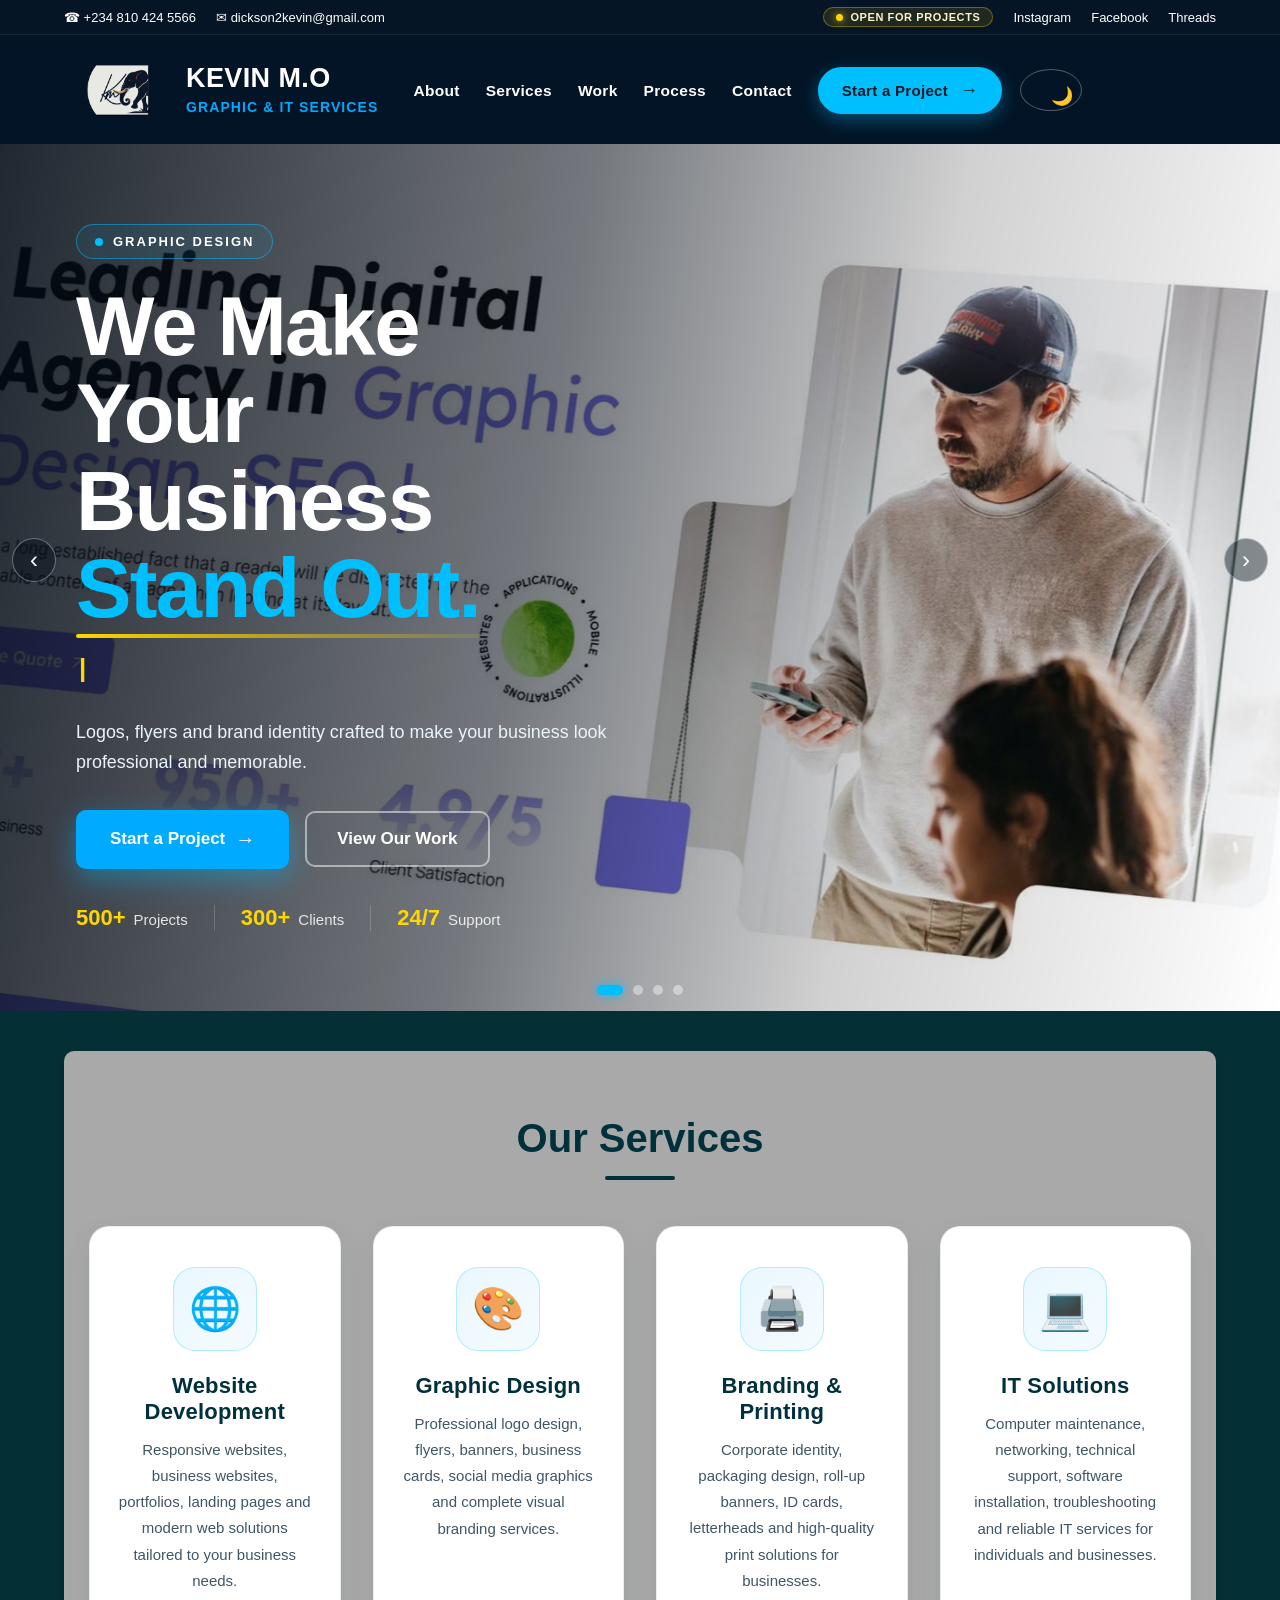
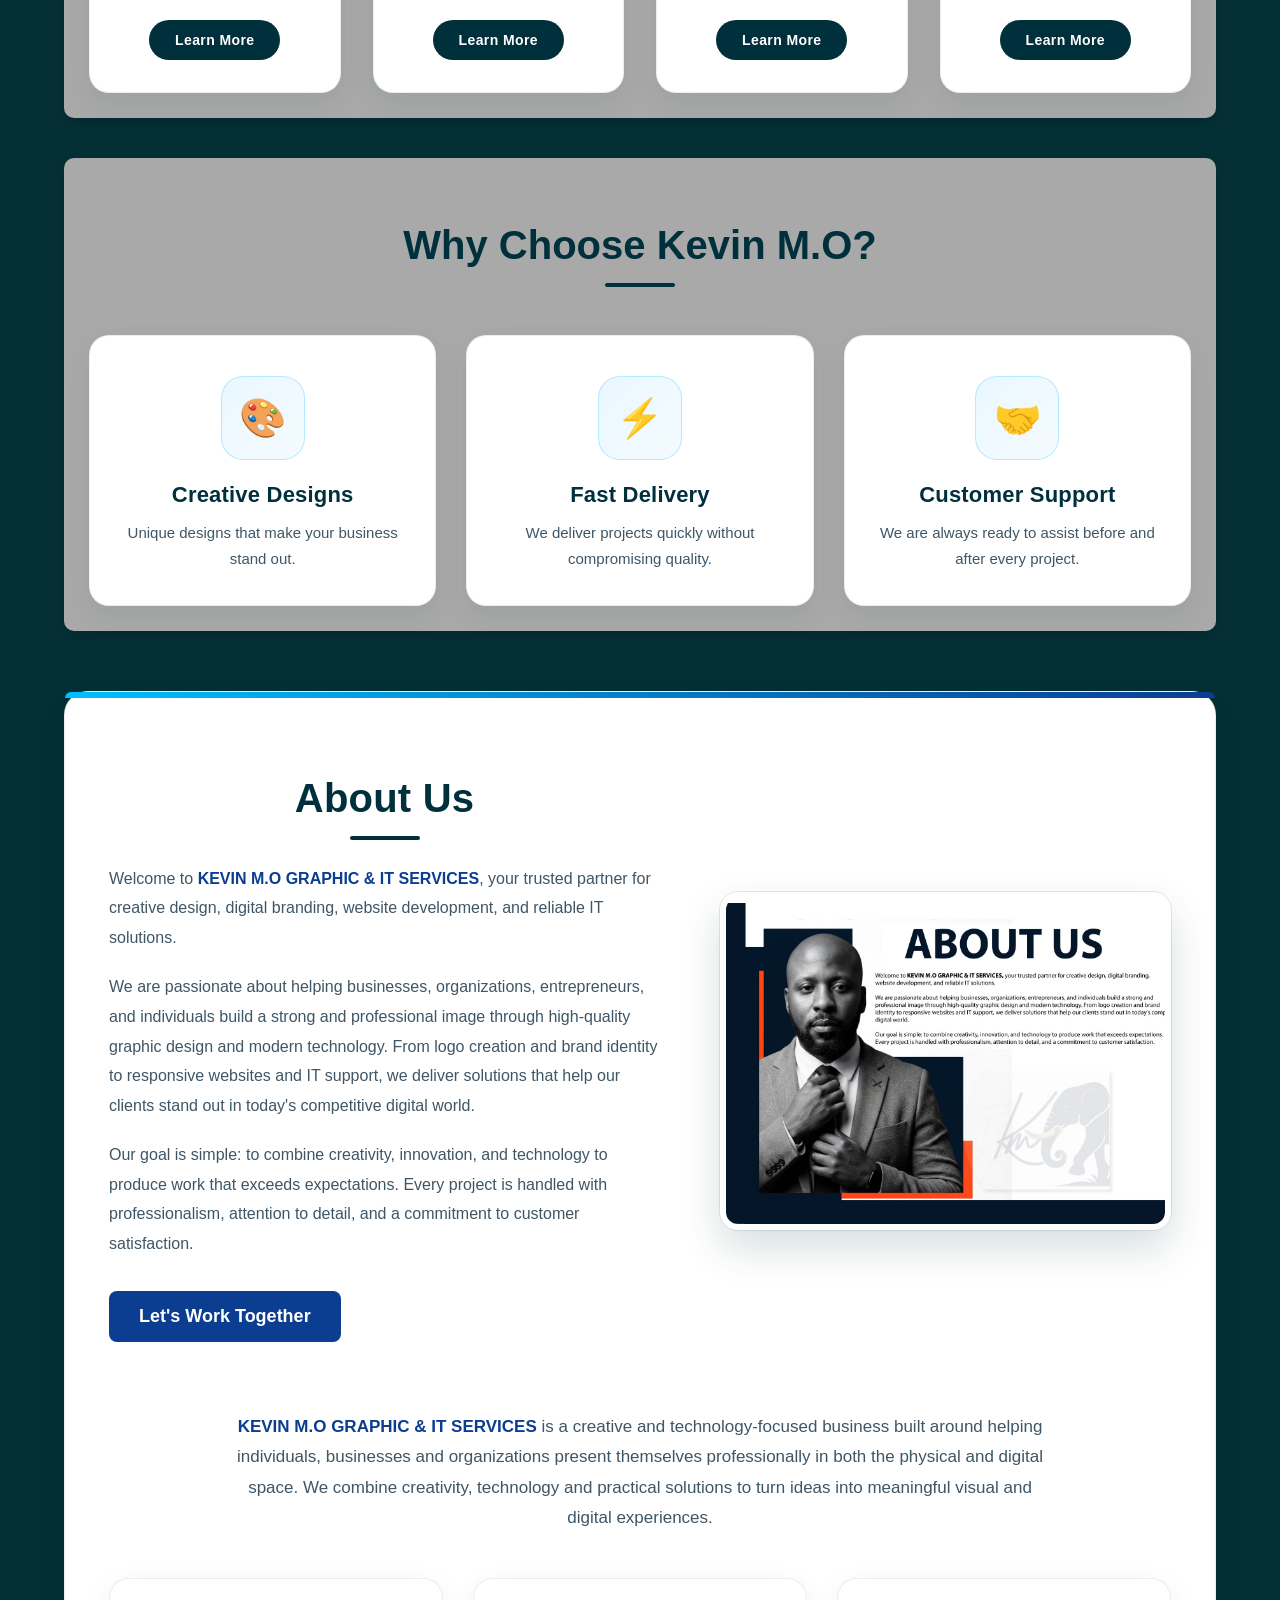
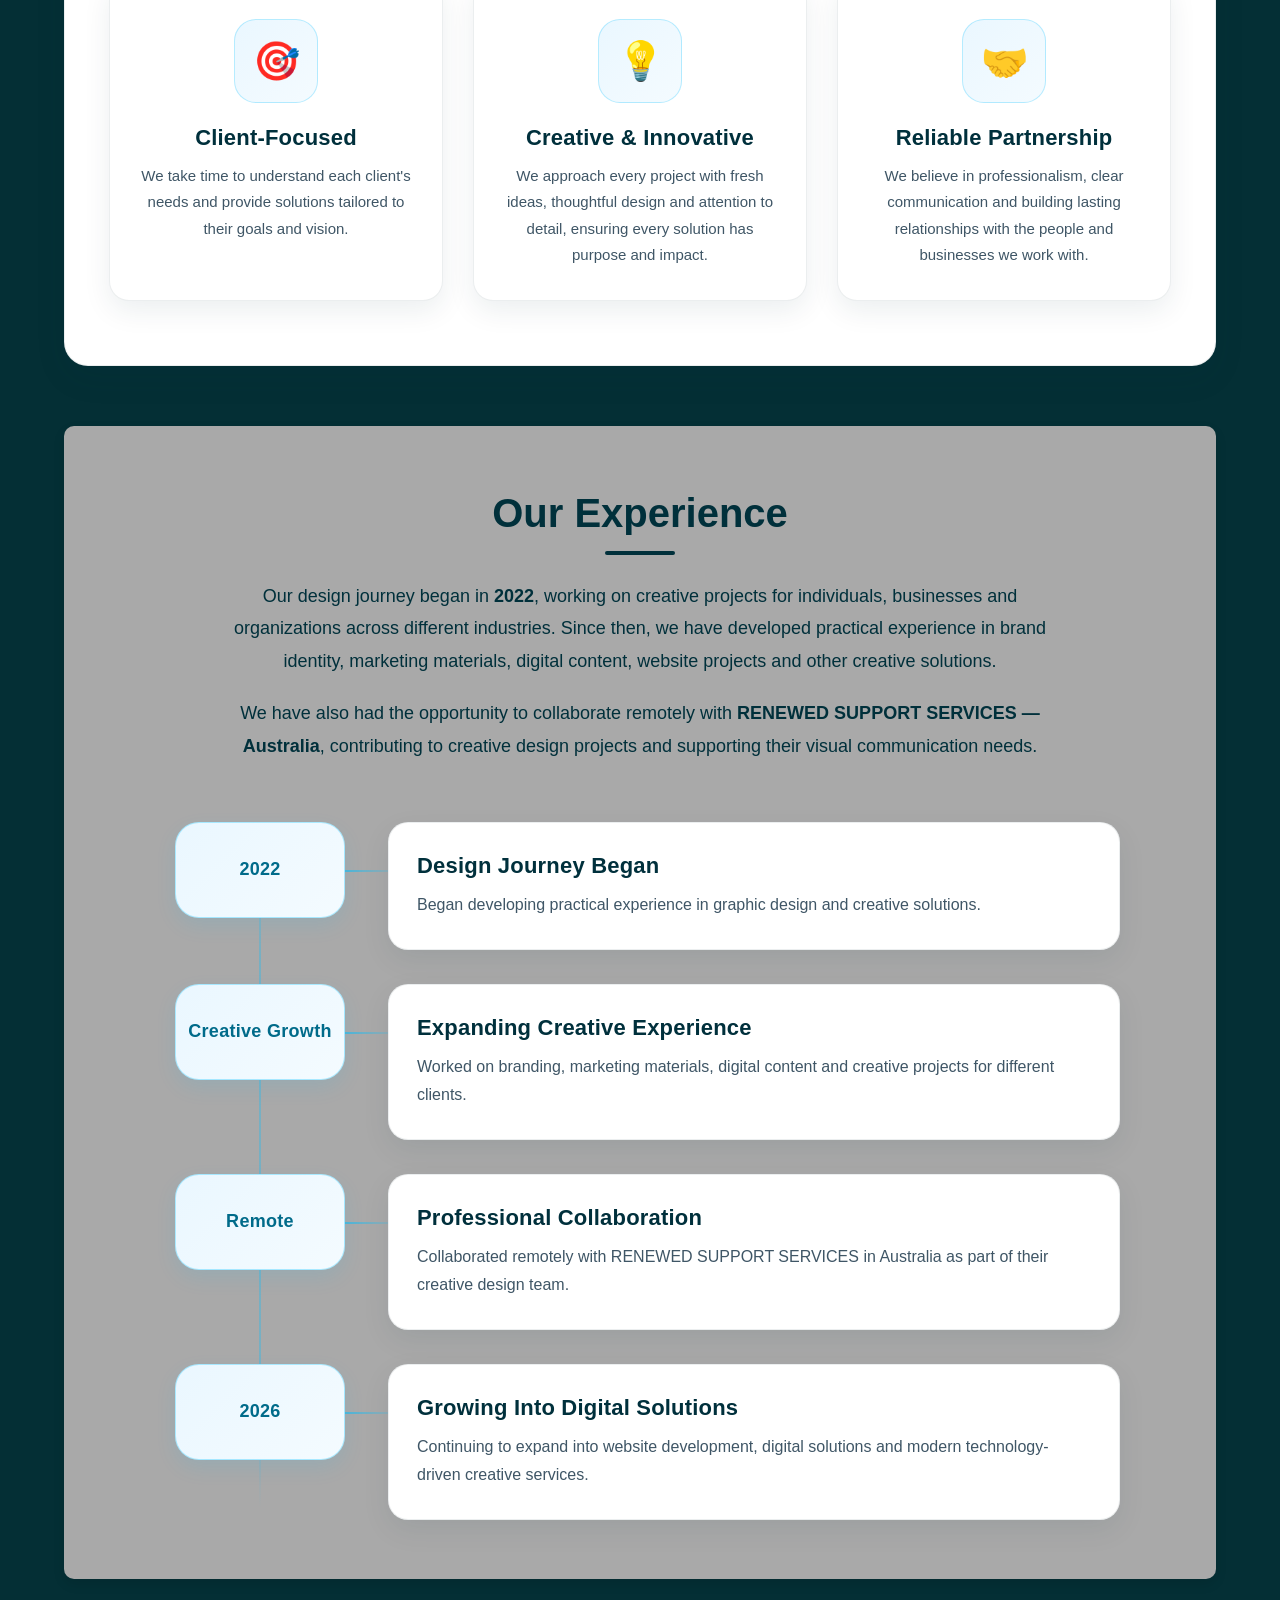
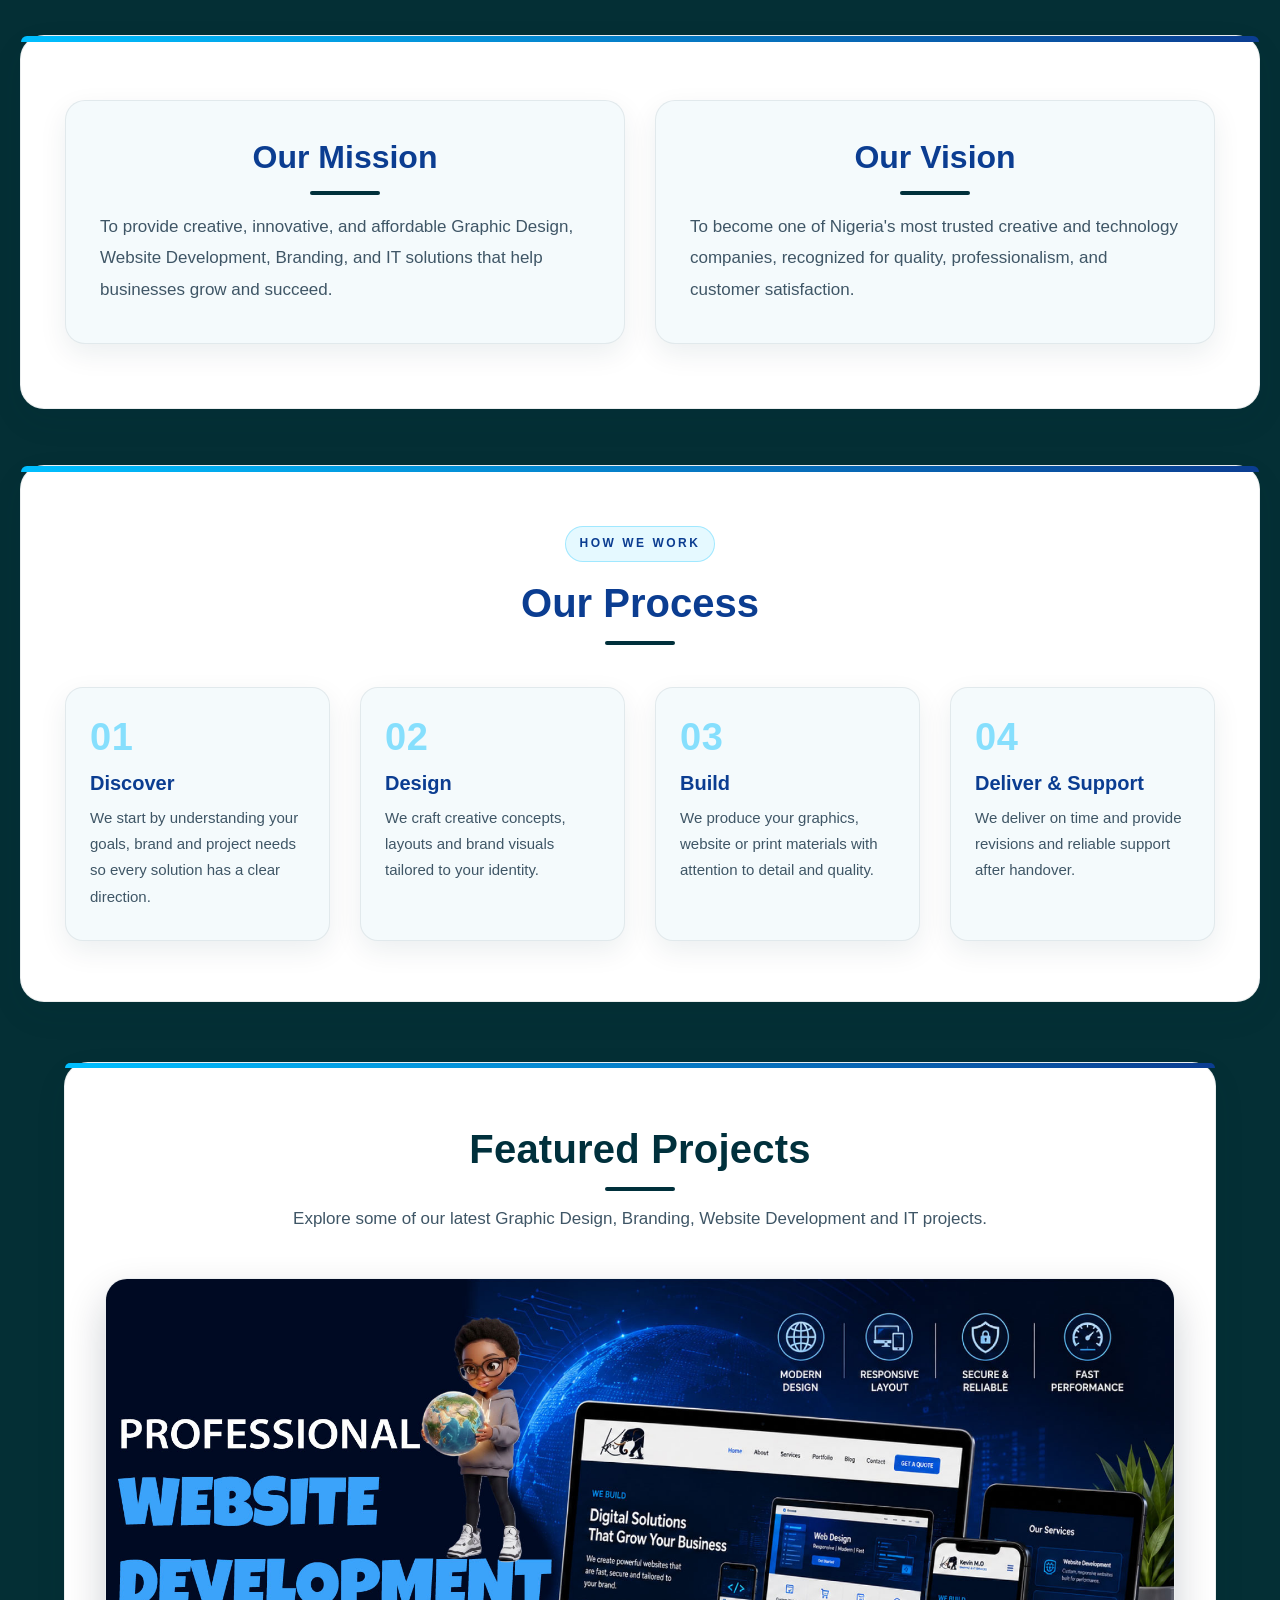
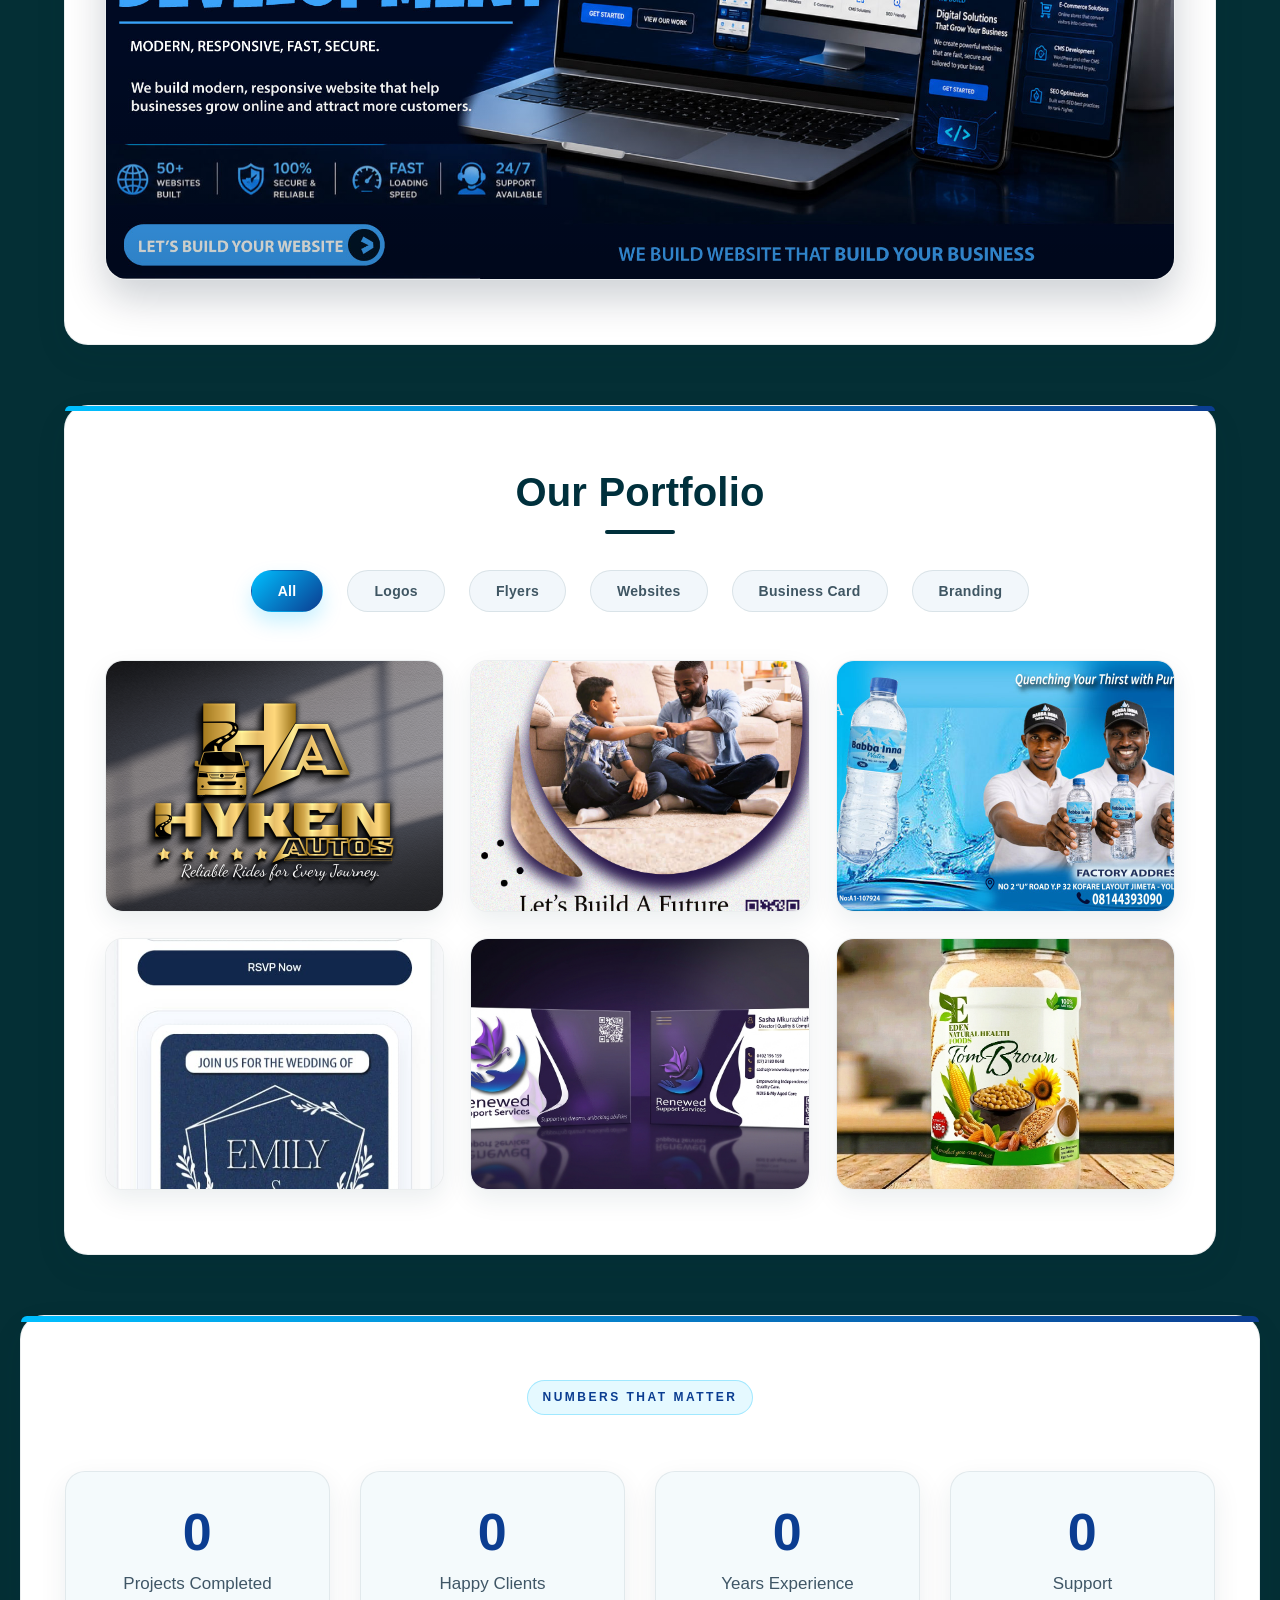
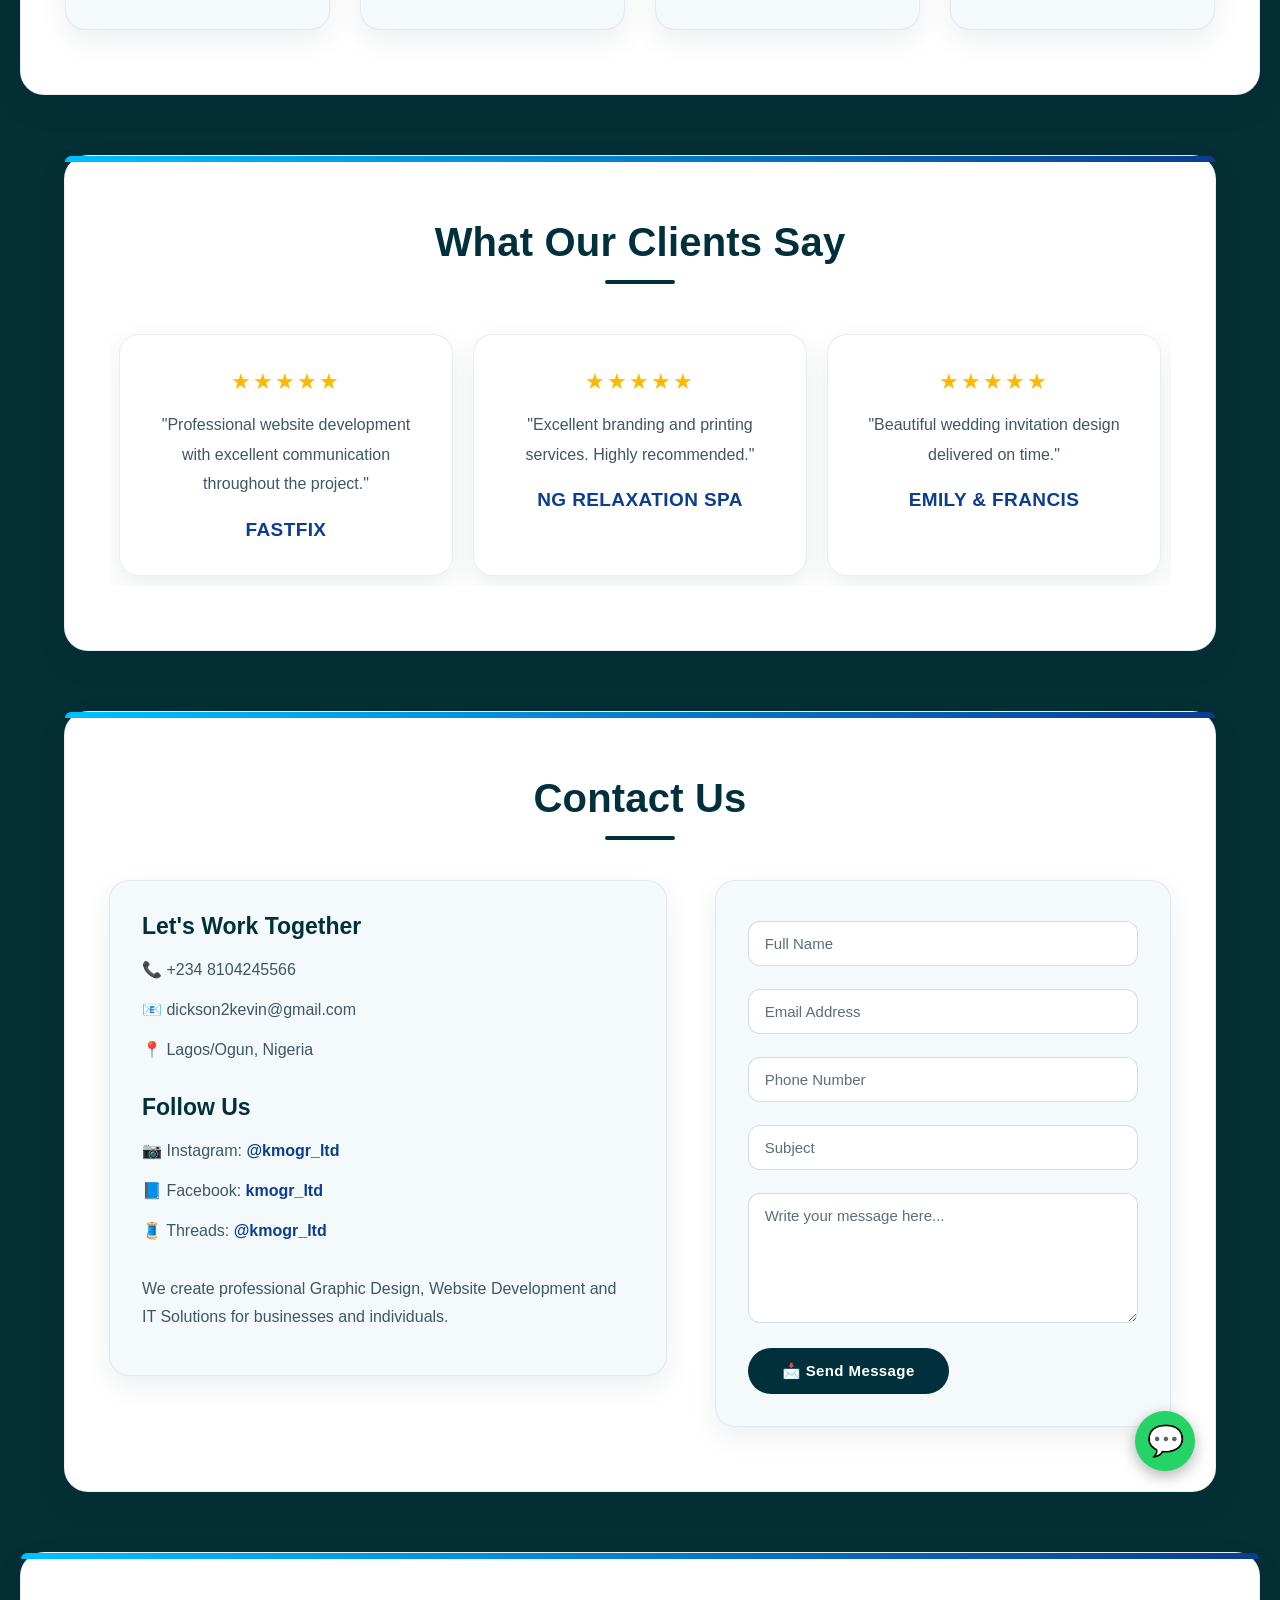
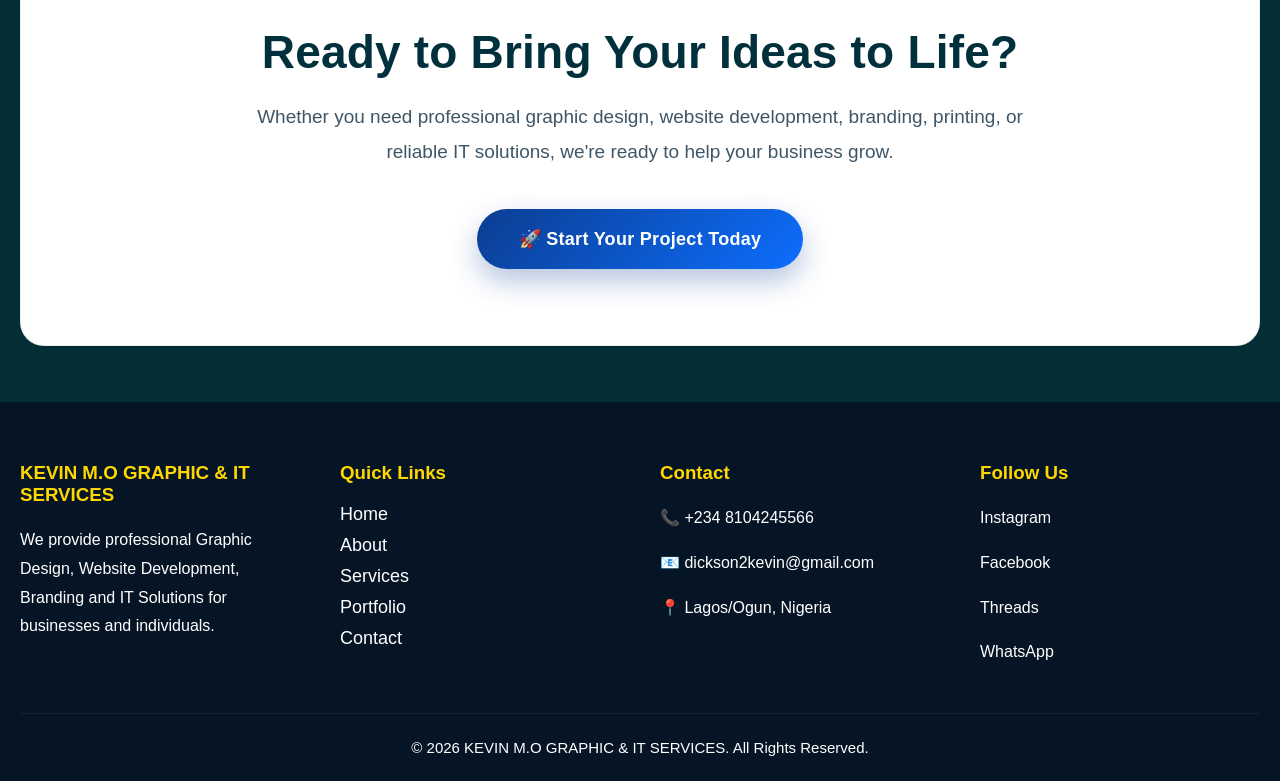
==== commit d594f2a8: "Phase 2C-3: 4-slide hero carousel Adds hero-slide-1..4.jpg images with crossfade and subtle Ken Burn" ====
--- a/index.html
+++ b/index.html
@@ -190,22 +190,82 @@
 
     <div class="hero-glow" aria-hidden="true"></div>
 
-    <div class="overlay hero-overlay">
+    <!-- ==========================
+         PHASE 2C-3 — HERO CAROUSEL
+    ========================== -->
+
+    <div class="hero-slider" id="heroSlider"
+         aria-roledescription="carousel"
+         aria-label="Our services">
+
+        <div class="hero-slides">
+
+            <img class="hero-slide active"
+                 src="assets/hero-slide-1.jpg"
+                 alt="Professional graphic design by Kevin M.O"
+                 fetchpriority="high"
+                 decoding="async">
+
+            <img class="hero-slide"
+                 src="assets/hero-slide-2.jpg"
+                 alt="Complete brand identity design"
+                 loading="lazy"
+                 decoding="async">
+
+            <img class="hero-slide"
+                 src="assets/hero-slide-3.jpg"
+                 alt="Modern business website design"
+                 loading="lazy"
+                 decoding="async">
+
+            <img class="hero-slide"
+                 src="assets/hero-slide-4.jpg"
+                 alt="IT support and digital solutions"
+                 loading="lazy"
+                 decoding="async">
+
+        </div>
+
+        <!-- text-safety scrim (darker zone for the copy) -->
+        <div class="hero-scrim" aria-hidden="true"></div>
+
+        <!-- arrows: desktop & tablet only (hidden on mobile via CSS) -->
+        <button type="button" class="hero-arrow hero-arrow-prev"
+                data-hero-arrow="prev" aria-label="Previous slide">
+            &#8249;
+        </button>
+
+        <button type="button" class="hero-arrow hero-arrow-next"
+                data-hero-arrow="next" aria-label="Next slide">
+            &#8250;
+        </button>
+
+        <!-- dots: all devices (built by JS) -->
+        <div class="hero-dots" role="tablist" aria-label="Choose slide"></div>
+
+    </div>
+
+    <div class="overlay hero-overlay" aria-live="polite">
 
         <div class="hero-badge">
             <span class="dot" aria-hidden="true"></span>
-            GRAPHIC DESIGN · BRANDING · WEB · IT
+            <span class="hero-badge-text" id="heroBadgeText">
+                GRAPHIC DESIGN · BRANDING · WEB · IT
+            </span>
         </div>
 
         <h1>
-            We Make Your Business
+            <span id="heroHeadline">We Make Your Business</span>
             <br>
-            <span class="accent">Stand Out.</span>
+            <span class="accent" id="heroAccent">Stand Out.</span>
         </h1>
 
-        <p class="hero-type"><span id="typing"></span></p>
-
-        <p class="hero-sub">
+        <!-- aria-hidden: the typewriter re-states slide copy already
+             conveyed by the badge/subtitle; hiding it from the live
+             region avoids per-character screen-reader announcements -->
+        <p class="hero-type" aria-hidden="true"><span id="typing"></span></p>
+
+        <p class="hero-sub" id="heroSub">
             Graphic design, branding, websites and digital solutions
             engineered to help your business look professional,
             stand out and grow.
@@ -213,12 +273,12 @@
 
         <div class="hero-buttons">
 
-            <a href="#contact" class="btn btn-hero">
+            <a href="#contact" class="btn btn-hero" id="heroCtaPrimary">
                 Start a Project
                 <span>→</span>
             </a>
 
-            <a href="#portfolio" class="btn btn-hero-outline">
+            <a href="#portfolio" class="btn btn-hero-outline" id="heroCtaSecondary">
                 View Our Work
             </a>
 
--- a/style.css
+++ b/style.css
@@ -6809,3 +6809,289 @@
     background: linear-gradient(180deg, #0d2a3b 0%, #06202e 100%);
     border-right-color: rgba(0, 191, 255, 0.25);
 }
+/* ================================================================
+   PHASE 2C-3 — 4-SLIDE HERO CAROUSEL
+   4 new hero images (hero-slide-1..4.jpg), crossfade + subtle
+   Ken Burns, arrows on desktop/tablet, dots on all devices,
+   autoplay with hover/tab/reduced-motion handling, and a
+   per-slide typewriter. The Featured Projects slider and its
+   hero1-4.jpg images are untouched. The d67df42 mobile overflow
+   protection (html/body overflow-x:hidden) is preserved exactly.
+   Overrides only; appended for zero-risk rollback.
+================================================================ */
+
+/* ---------- CAROUSEL LAYER ---------- */
+.hero {
+    position: relative;
+}
+
+.hero-slider {
+    position: absolute;
+    inset: 0;
+    z-index: 1;
+    overflow: hidden;
+}
+
+.hero-glow {
+    z-index: 0;
+}
+
+.hero-slider ~ .overlay.hero-overlay {
+    position: relative;
+    z-index: 2;
+    background: transparent;
+    /* let clicks fall through to the arrows / dots underneath */
+    pointer-events: none;
+}
+
+/* interactive hero elements stay clickable */
+.hero-slider ~ .overlay.hero-overlay .hero-buttons a {
+    pointer-events: auto;
+}
+
+/* keep the badge text white (legacy `.hero-badge span` is cyan) */
+.hero-badge .hero-badge-text {
+    color: #ffffff;
+}
+
+/* reset the legacy #typing block sizing for the per-slide phrases */
+.hero-type #typing {
+    font-size: inherit !important;
+    min-height: 0 !important;
+    width: auto !important;
+    max-width: none !important;
+}
+
+/* ---------- SLIDES: crossfade + subtle Ken Burns ---------- */
+.hero-slides {
+    position: absolute;
+    inset: 0;
+    width: 100%;
+    height: 100%;
+}
+
+.hero-slides .hero-slide {
+    position: absolute;
+    inset: 0;
+    width: 100%;
+    height: 100%;
+    object-fit: cover;
+    object-position: center;
+    opacity: 0;
+    transition: opacity 1.1s ease;
+    will-change: transform;
+}
+
+.hero-slides .hero-slide.active {
+    opacity: 1;
+    animation: kmog-kenburns 8s ease-out forwards;
+}
+
+@keyframes kmog-kenburns {
+    from { transform: scale(1); }
+    to   { transform: scale(1.06); }
+}
+
+/* ---------- TEXT-SAFETY SCRIM ---------- */
+.hero-scrim {
+    position: absolute;
+    inset: 0;
+    z-index: 2;
+    pointer-events: none;
+}
+
+.hero-slider .hero-scrim {
+    background: linear-gradient(100deg,
+                rgba(3, 10, 20, 0.88) 0%,
+                rgba(3, 10, 20, 0.55) 42%,
+                rgba(0, 0, 0, 0.18) 68%,
+                transparent 100%);
+}
+
+/* ---------- ARROWS: desktop & tablet only ---------- */
+.hero-arrow {
+    position: absolute;
+    top: 48%;
+    transform: translateY(-50%);
+    z-index: 3;
+    width: 44px;
+    height: 44px;
+    border-radius: 50%;
+    border: 1px solid rgba(255, 255, 255, 0.35);
+    background: rgba(3, 16, 26, 0.45);
+    color: #ffffff;
+    font-size: 24px;
+    line-height: 1;
+    cursor: pointer;
+    display: inline-flex;
+    align-items: center;
+    justify-content: center;
+    padding: 0;
+    transition: background 0.3s ease, border-color 0.3s ease;
+}
+
+.hero-arrow-prev { left: 12px; }
+.hero-arrow-next { right: 12px; }
+
+.hero-arrow:hover,
+.hero-arrow:focus-visible {
+    background: #00BFFF;
+    border-color: #00BFFF;
+}
+
+.hero-arrow:focus-visible {
+    outline: 2px solid #00BFFF;
+    outline-offset: 2px;
+}
+
+/* keep hero copy out from under the arrows on wide screens */
+@media (min-width: 769px) {
+    .hero-slider ~ .overlay.hero-overlay {
+        padding: 40px 56px;
+    }
+}
+
+/* ---------- DOTS: all devices ---------- */
+.hero-dots {
+    position: absolute;
+    left: 0;
+    right: 0;
+    bottom: 16px;
+    z-index: 3;
+    display: flex;
+    justify-content: center;
+    gap: 10px;
+    pointer-events: none;
+}
+
+.hero-dot {
+    width: 10px;
+    height: 10px;
+    padding: 0;
+    border: 0;
+    border-radius: 999px;
+    background: rgba(255, 255, 255, 0.42);
+    cursor: pointer;
+    transition: width 0.3s ease, background 0.3s ease;
+    pointer-events: auto;
+}
+
+.hero-dot.active {
+    width: 26px;
+    background: #00BFFF;
+    box-shadow: 0 0 10px rgba(0, 191, 255, 0.8);
+}
+
+/* scroll cue only when the carousel is present (avoids collision) */
+.hero-slider ~ .scroll-cue {
+    display: none;
+}
+
+/* ---------- MOBILE: image stays visible, text in darker area ---------- */
+@media (max-width: 768px) {
+
+    .hero {
+        justify-content: flex-end;
+        min-height: clamp(520px, 86vh, 640px);
+        padding: 96px 0 0;
+    }
+
+    .hero-arrow {
+        display: none;
+    }
+
+    .hero-slider .hero-scrim {
+        background: linear-gradient(180deg,
+                    rgba(0, 0, 0, 0.02) 0%,
+                    rgba(0, 0, 0, 0.10) 38%,
+                    rgba(2, 10, 18, 0.72) 68%,
+                    rgba(2, 10, 18, 0.94) 100%);
+    }
+
+    .hero-slider ~ .overlay.hero-overlay {
+        width: 100%;
+        max-width: none;
+        margin: auto 0 0;
+        text-align: left;
+        padding: 26px 20px 52px; /* 52px reserves the dots row */
+        background: none;
+        border-radius: 0;
+    }
+
+    .overlay.hero-overlay h1 {
+        font-size: clamp(30px, 8vw, 40px);
+        margin: 0 0 14px;
+    }
+
+    .hero-type {
+        font-size: 17px;
+        margin: 0 0 18px;
+    }
+
+    .hero-type #typing {
+        font-size: clamp(20px, 6vw, 26px) !important;
+        width: auto !important;
+        max-width: 100% !important;
+    }
+
+    .hero-slider ~ .overlay.hero-overlay p {
+        margin: 0 0 20px;
+    }
+
+    .hero-buttons {
+        flex-direction: column;
+        align-items: flex-start;
+        width: 100%;
+    }
+
+    .hero-buttons .btn {
+        width: 100%;
+        max-width: 320px;
+        min-width: 0;
+        padding: 14px 20px;
+    }
+
+    .hero-trust {
+        font-size: 13px;
+        gap: 6px 0;
+        margin-top: 24px;
+    }
+
+    .hero-trust li {
+        padding: 0 10px;
+    }
+
+    .hero-trust strong {
+        font-size: 15px;
+    }
+
+    .hero-glow {
+        display: none;
+    }
+}
+
+/* ---------- DARK MODE ---------- */
+body.dark-mode .hero-dot.active {
+    background: var(--dm-cyan);
+}
+
+body.dark-mode .hero-arrow:hover,
+body.dark-mode .hero-arrow:focus-visible {
+    background: var(--dm-cyan);
+    border-color: var(--dm-cyan);
+}
+
+body.dark-mode .overlay.hero-overlay .hero-badge-text {
+    color: #ffffff;
+}
+
+/* ---------- REDUCED MOTION ---------- */
+@media (prefers-reduced-motion: reduce) {
+    .hero-slide {
+        transition: opacity 0.4s ease;
+    }
+
+    .hero-slide.active {
+        animation: none;
+    }
+}
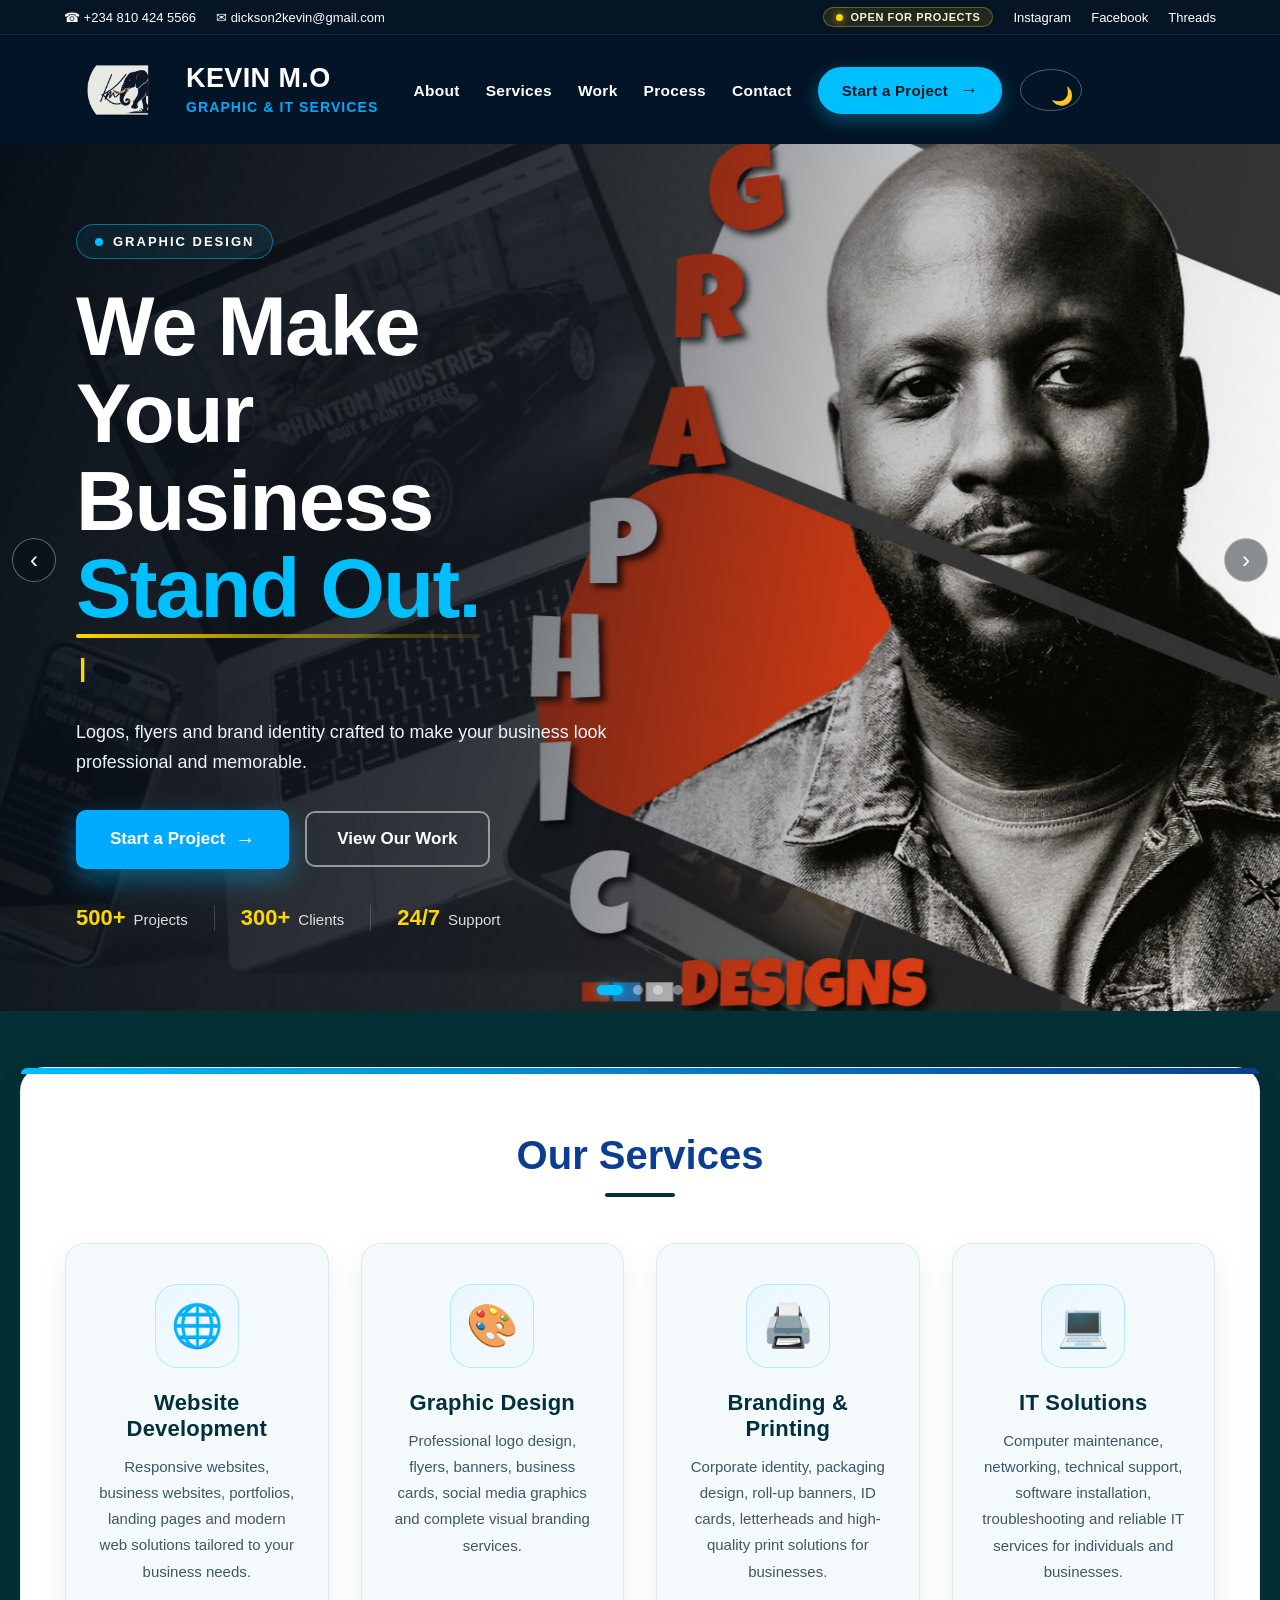
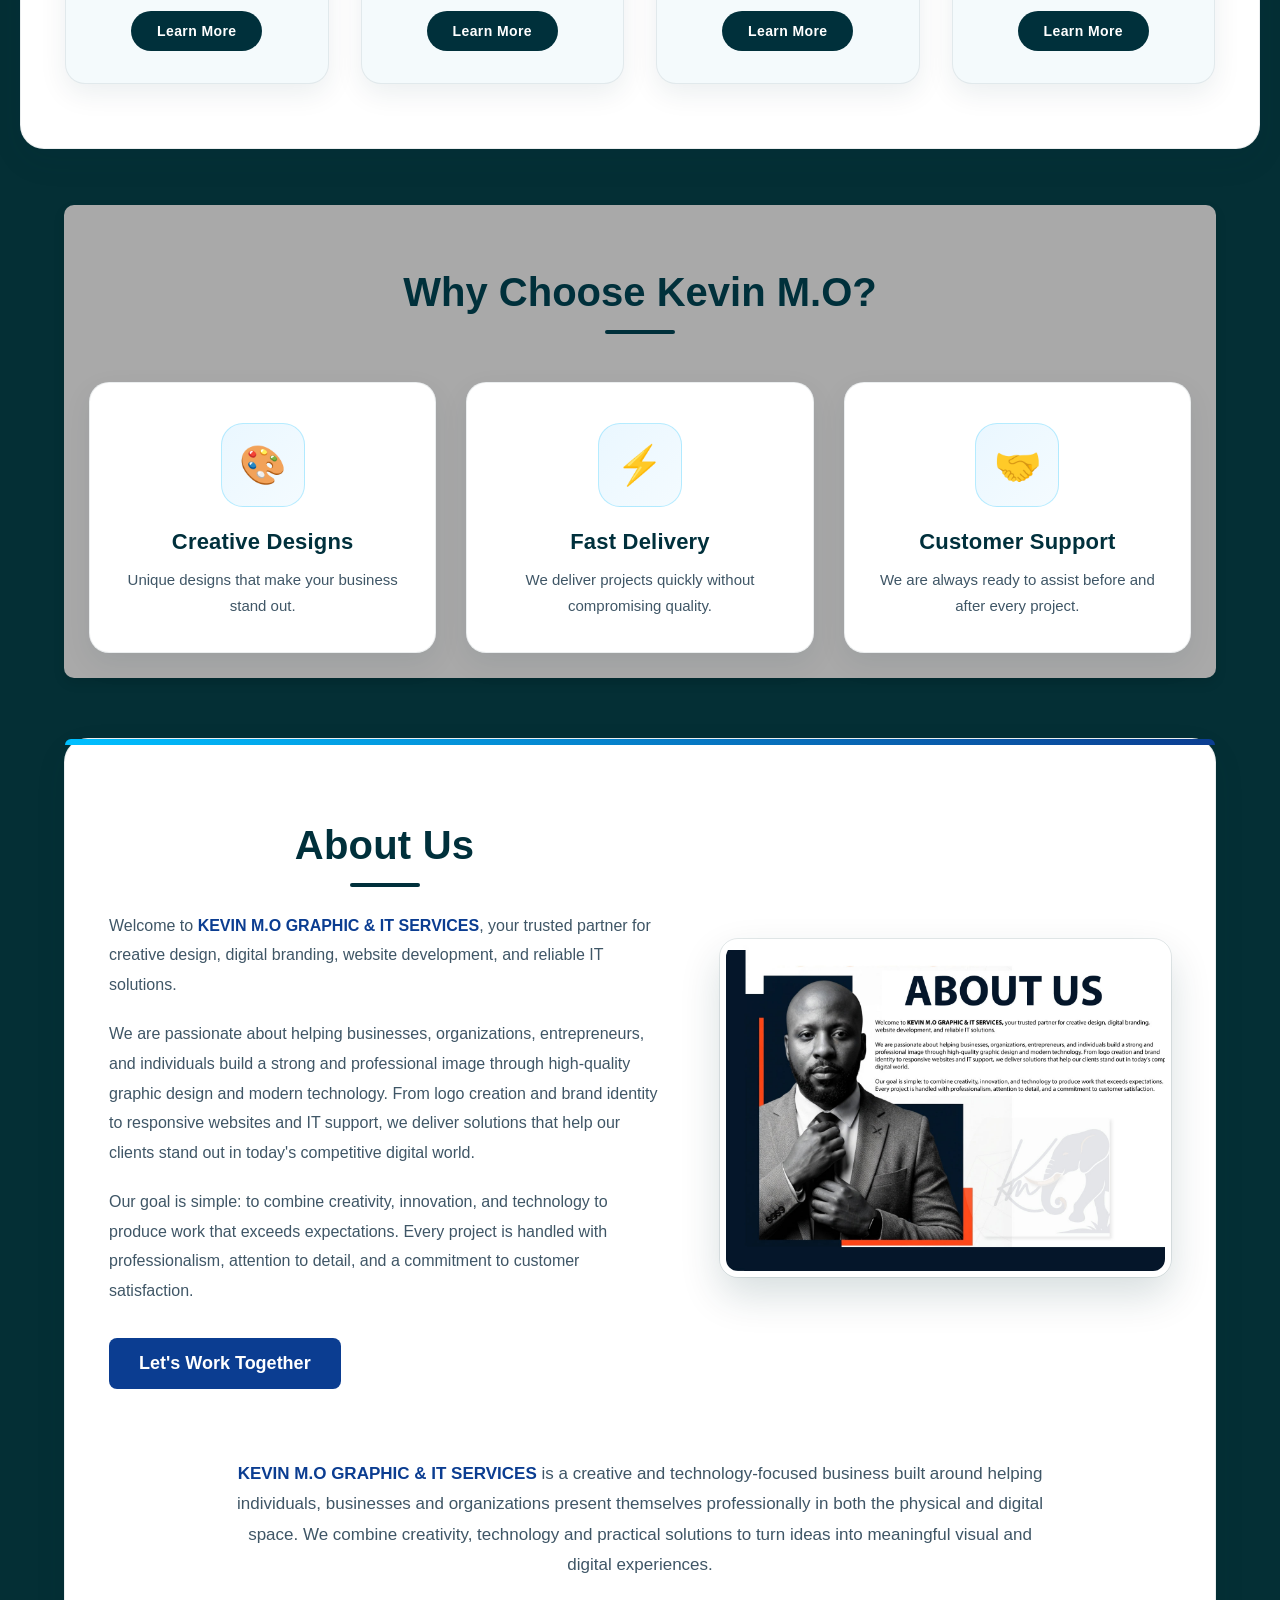
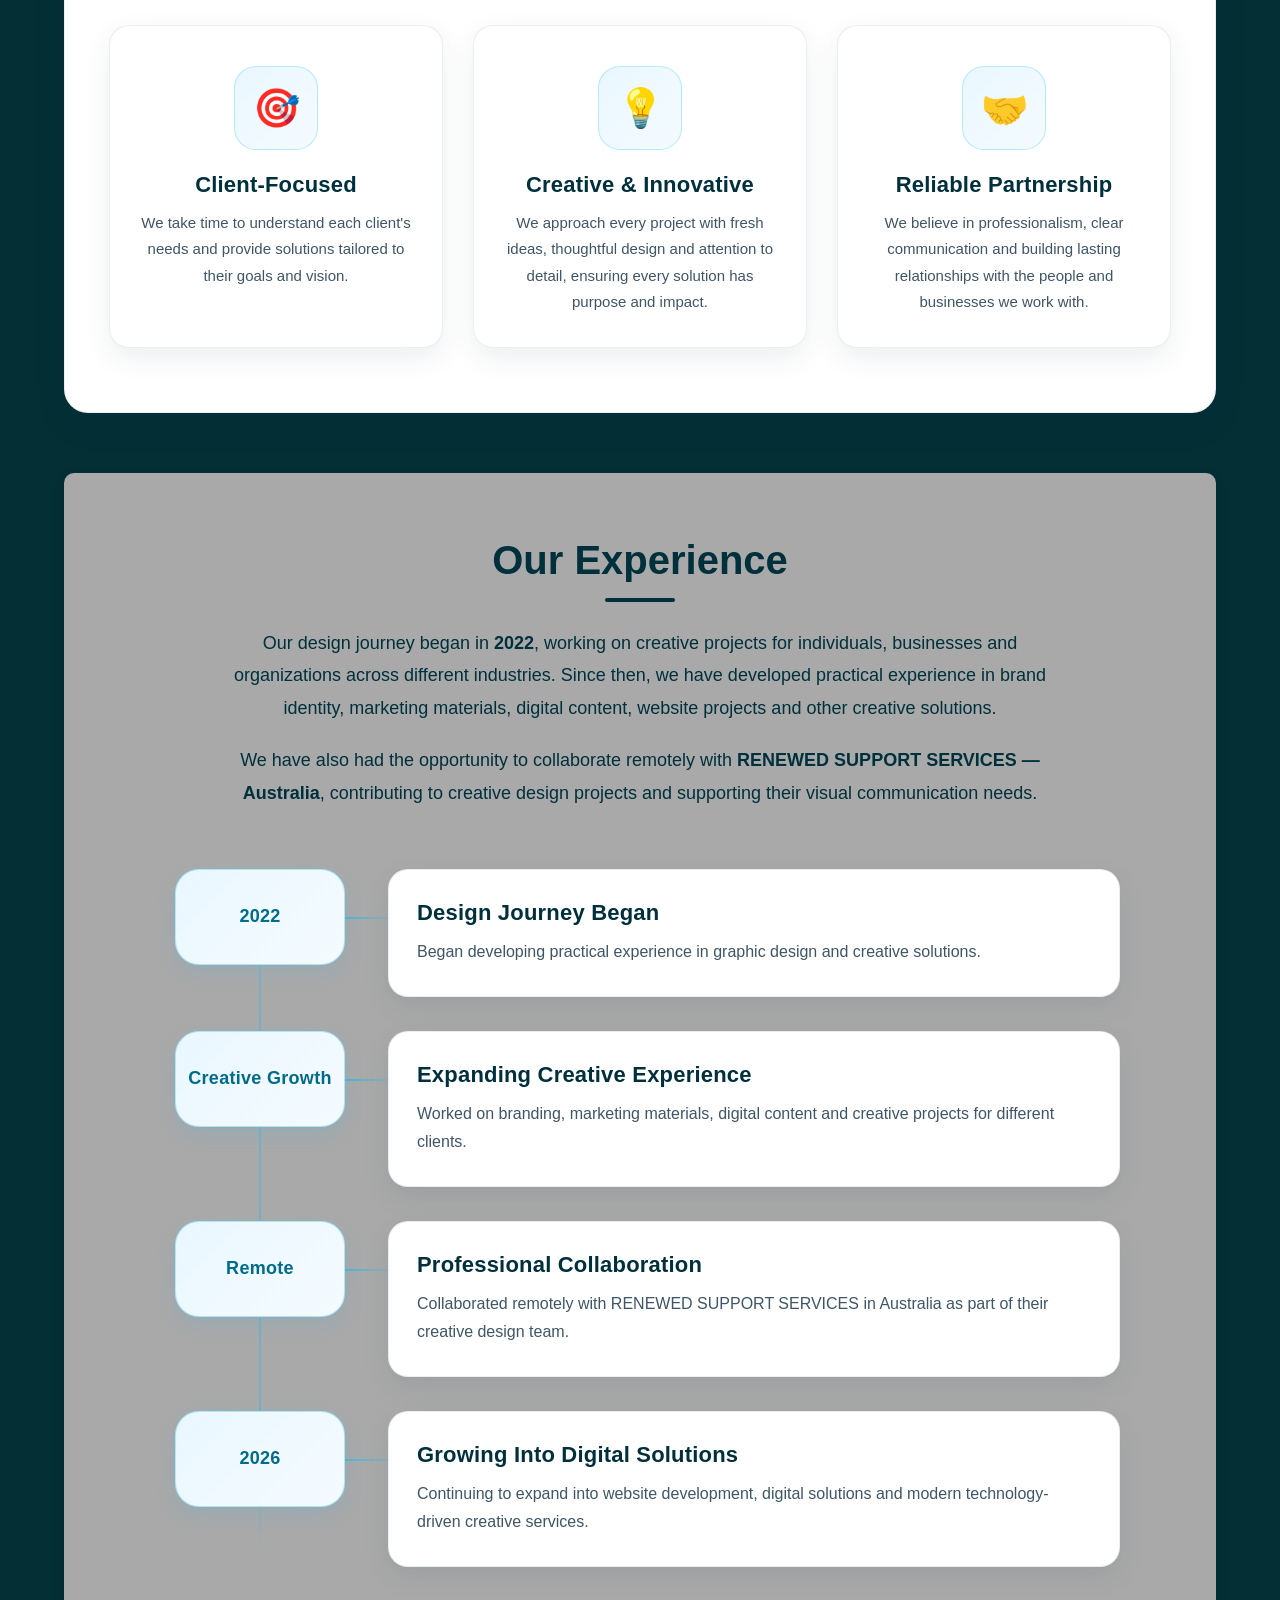
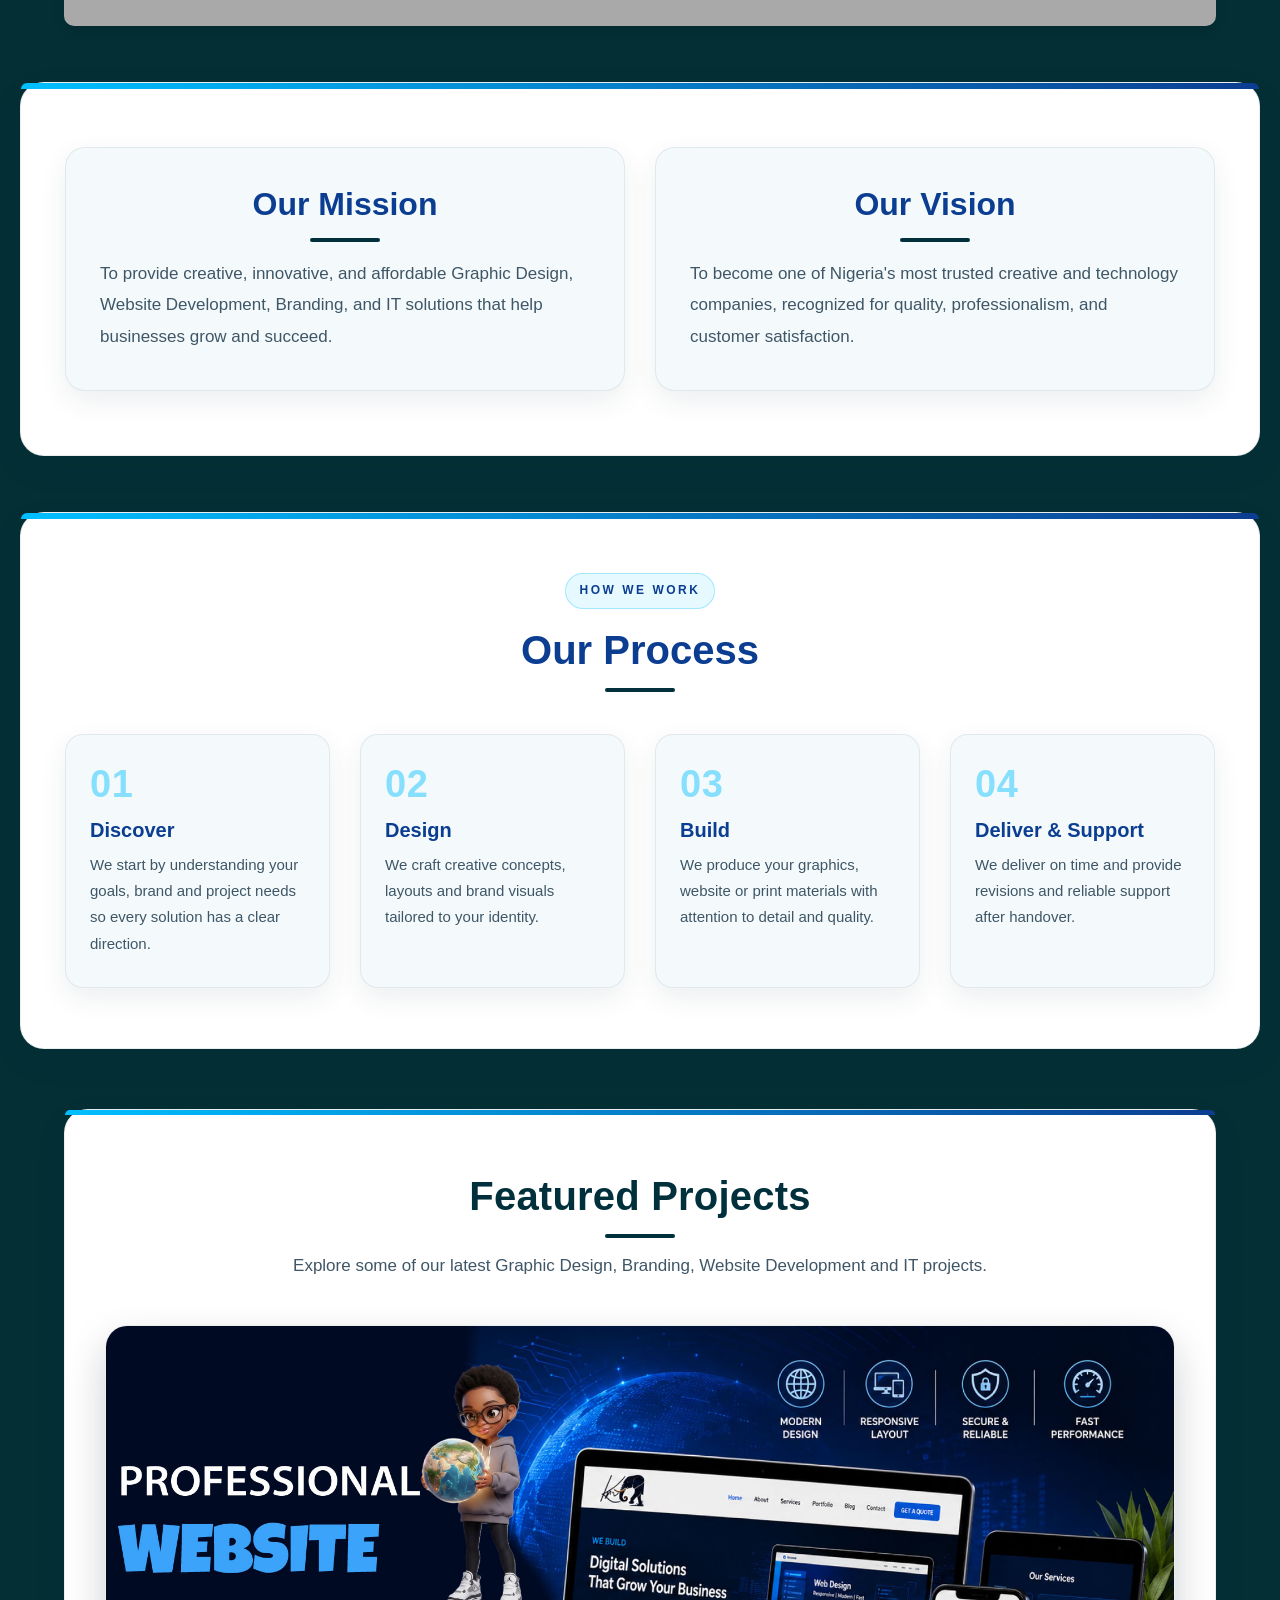
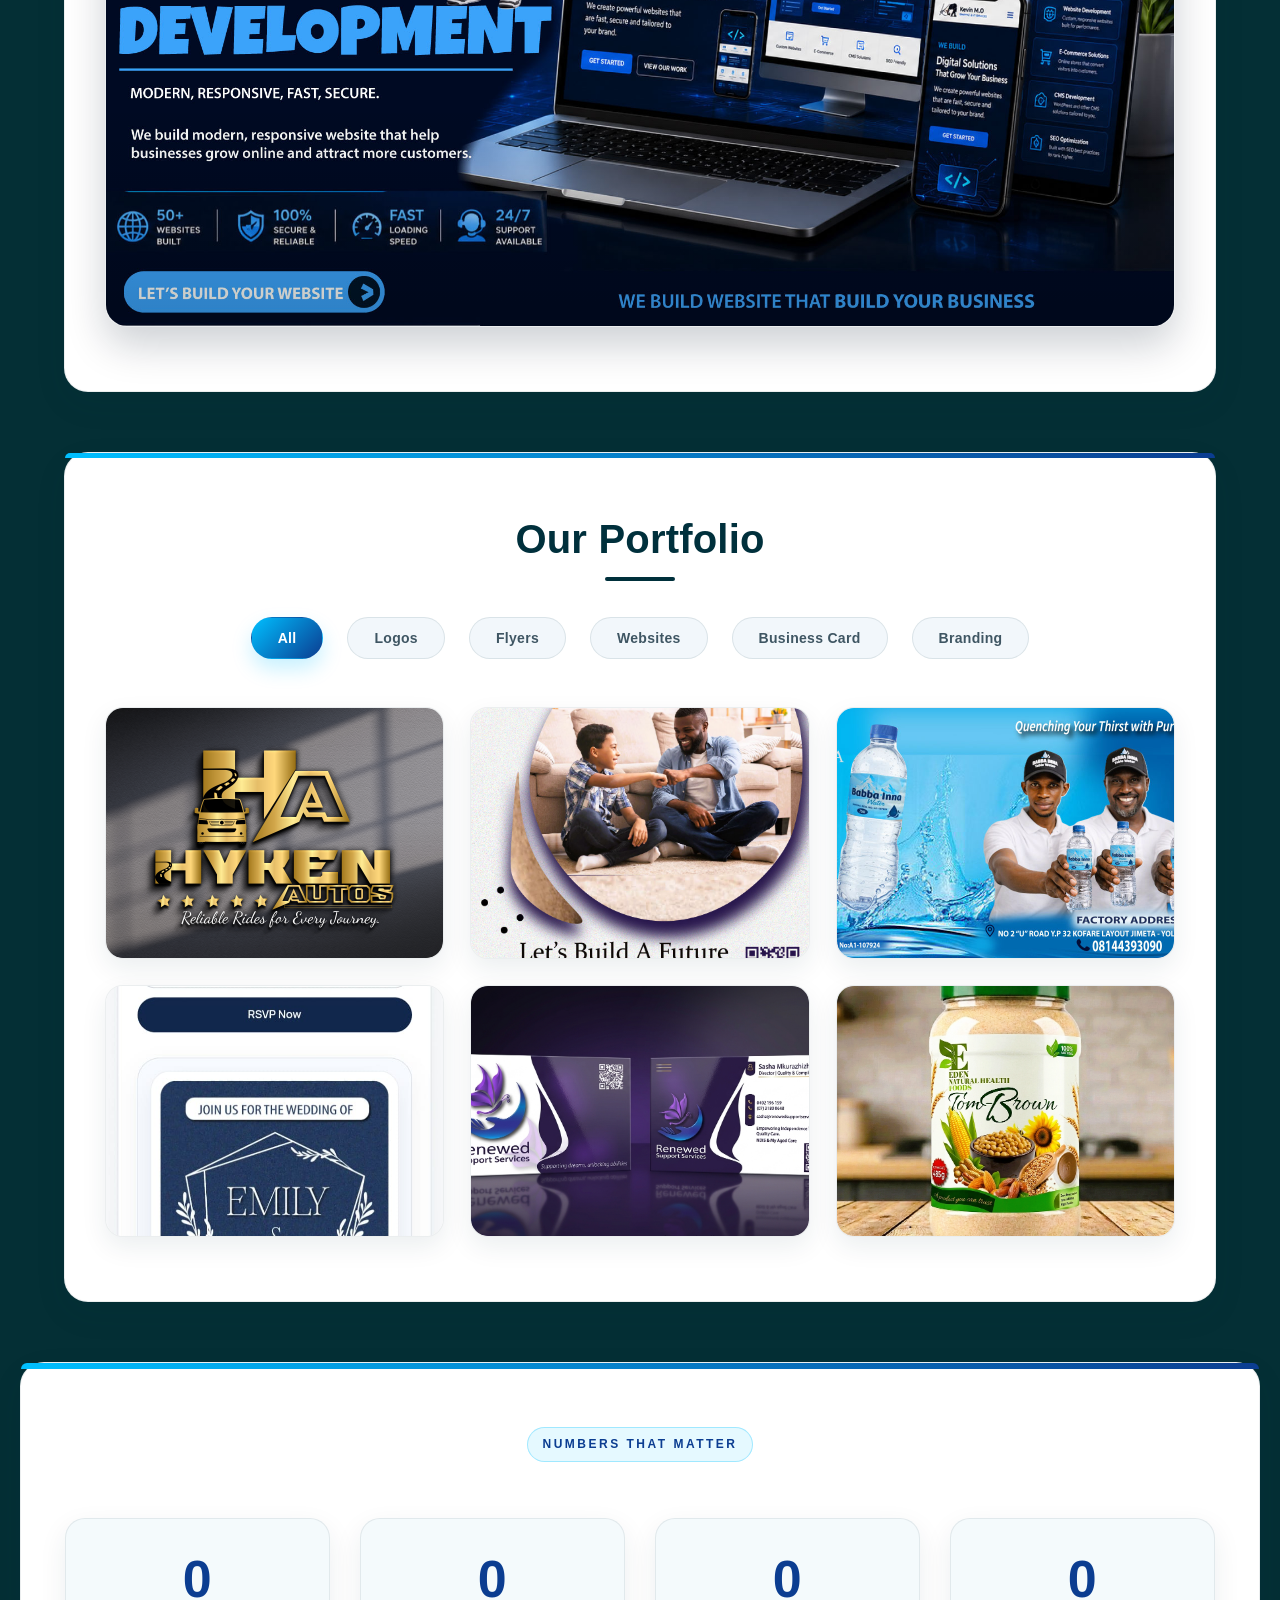
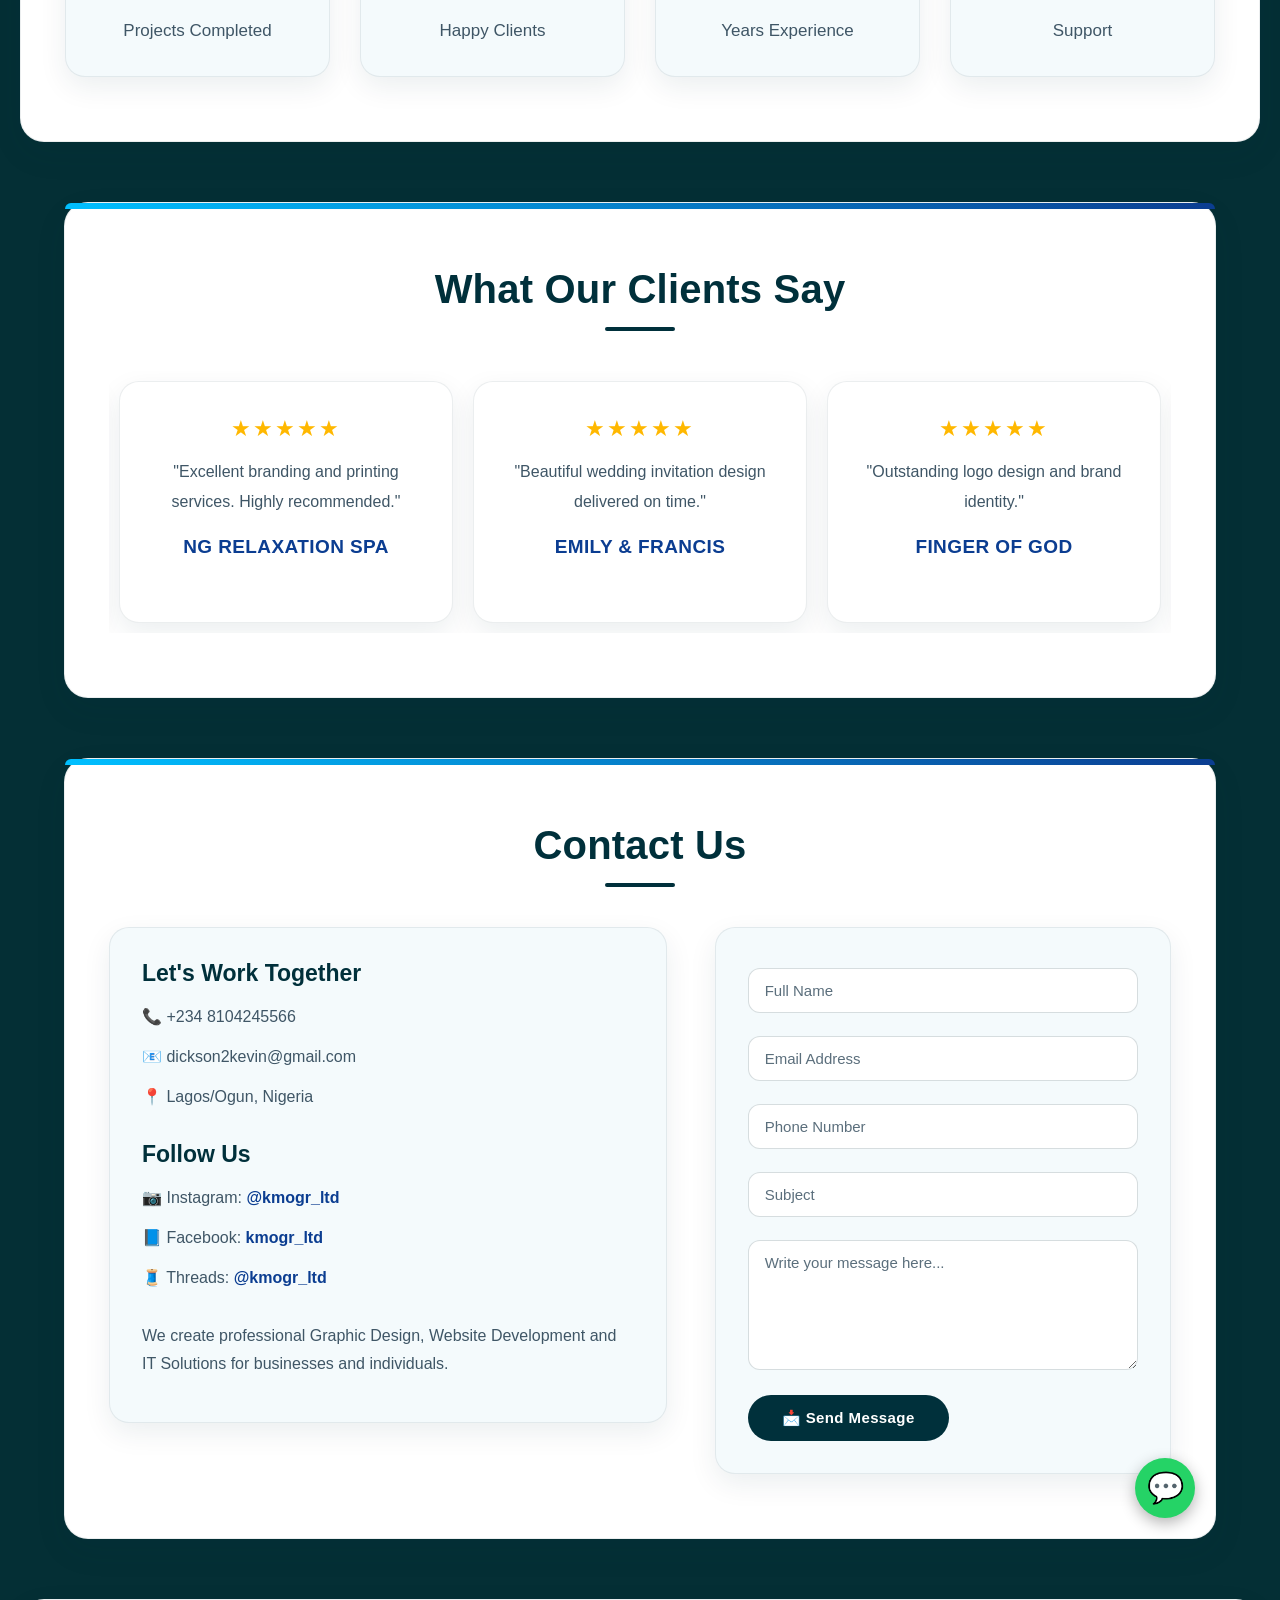
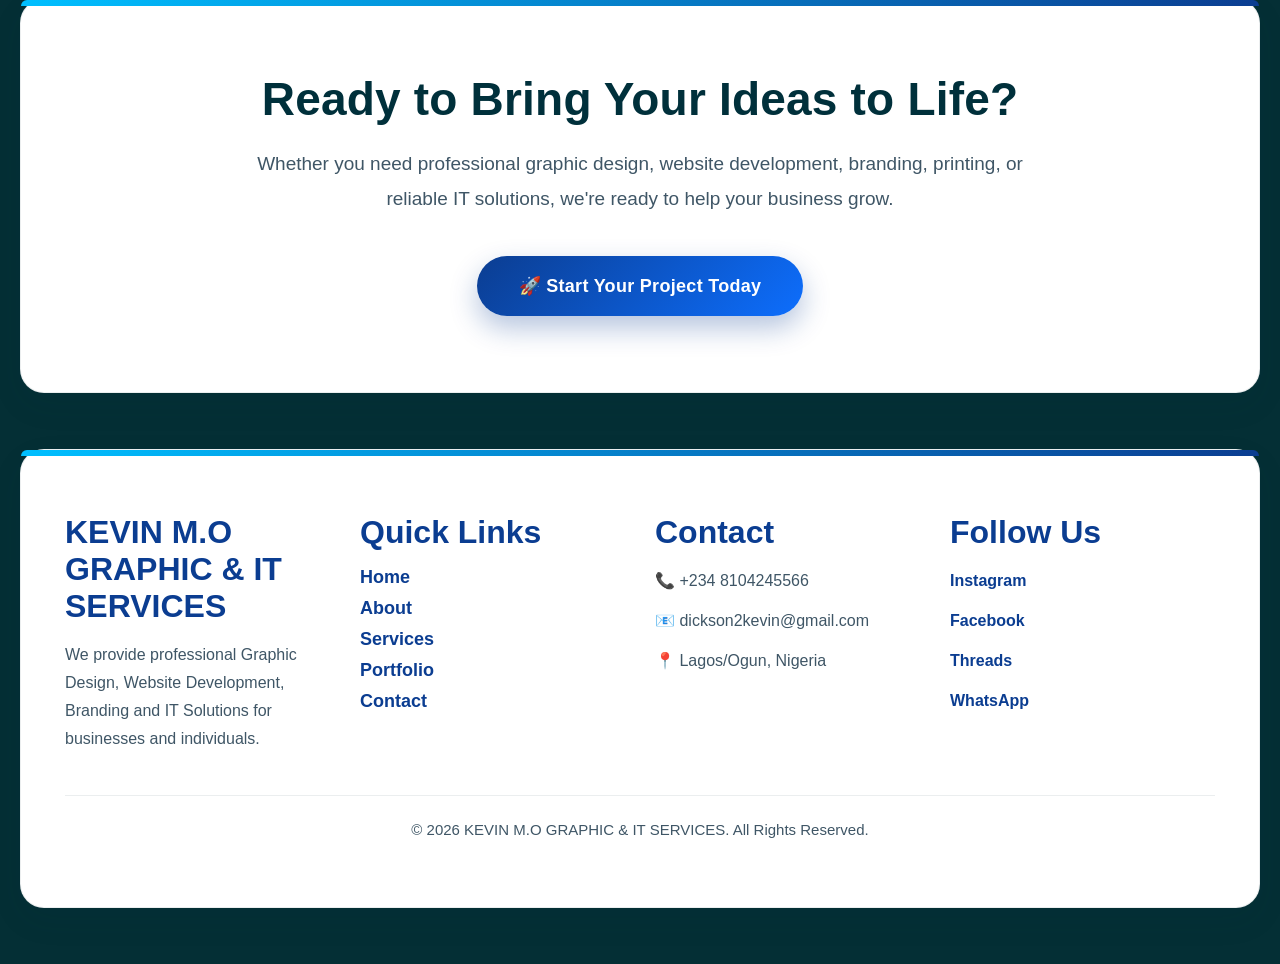
==== commit ebcded28: "feat: phase 2c-6 - premium portfolio lightbox and live website link" ====
--- a/index.html
+++ b/index.html
@@ -785,7 +785,7 @@
         </div>
     </div>
 
-    <div class="portfolio-item" data-category="website">
+    <div class="portfolio-item" data-category="website" data-live-url="https://emilyfrancis.cards/">
         <img src="portfolio/website.jpg" alt="Website Design">
         <div class="portfolio-overlay">
             <h3>Website Development</h3>
@@ -1043,6 +1043,10 @@
 
     <img id="galleryImage" src="" alt="Portfolio Image">
 
+    <a id="galleryLiveLink" class="gallery-live-link" href="" target="_blank" rel="noopener" hidden>
+        Visit Live Website ↗
+    </a>
+
     <button class="gallery-next">&#10095;</button>
 
 </div>
--- a/style.css
+++ b/style.css
@@ -7002,10 +7002,10 @@
 
     .hero-slider .hero-scrim {
         background: linear-gradient(180deg,
-                    rgba(0, 0, 0, 0.02) 0%,
-                    rgba(0, 0, 0, 0.10) 38%,
-                    rgba(2, 10, 18, 0.72) 68%,
-                    rgba(2, 10, 18, 0.94) 100%);
+                    rgba(0, 0, 0, 0.01) 0%,
+                    rgba(0, 0, 0, 0.01) 38%,
+                    rgba(2, 10, 18, 0.08) 68%,
+                    rgba(2, 10, 18, 0.10) 100%);
     }
 
     .hero-slider ~ .overlay.hero-overlay {
@@ -7095,3 +7095,796 @@
         animation: none;
     }
 }
+
+/* ================================================================
+   PHASE 2C-3 — MOBILE PREMIUM HERO POLISH (review revision)
+   CSS-only refinement of the mobile hero based on the actual
+   mobile screenshot. The four-slide carousel, dots, autoplay,
+   typewriter, dark mode and the Featured Projects slider are
+   untouched. Changes:
+     1) per-slide mobile object-position so each artwork's main
+        subject stays framed in the visible top area,
+     2) lighter, higher-reaching mobile scrim (~50-60% less dark
+        than the first review pass) + a subtle frosted backdrop
+        behind the copy so baked-in artwork typography no longer
+        competes with the HTML heading,
+     3) narrower / slightly smaller paragraph (tighter measure),
+     4) slightly narrower CTA buttons with tighter vertical rhythm,
+     5) a touch more air between the CTAs and the trust strip.
+   Overrides only; appended for zero-risk rollback.
+   ================================================================ */
+@media (max-width: 768px) {
+
+    /* 1) Frame each artwork's subject in the mobile portrait crop --
+          (viewport shows roughly the central 40-45% of the artwork,
+           so each slide biases toward its detail-dense area) ------- */
+    .hero-slides .hero-slide:nth-of-type(1) { object-position: 70% center; }
+    .hero-slides .hero-slide:nth-of-type(2) { object-position: 50% center; }
+    .hero-slides .hero-slide:nth-of-type(3) { object-position: 50% center; }
+    .hero-slides .hero-slide:nth-of-type(4) { object-position: 12% center; }
+
+    /* 2) Near-transparent mobile scrim (capped at ~10% opacity) so
+          the photographs read clearly across the full hero.
+          The frosted overlay below still keeps the copy readable on a
+          subtle darker zone -------------------------------- */
+    .hero-slider .hero-scrim {
+        background: linear-gradient(180deg,
+                    rgba(2, 10, 18, 0.01) 0%,
+                    rgba(2, 10, 18, 0.02) 20%,
+                    rgba(2, 10, 18, 0.03) 38%,
+                    rgba(2, 10, 18, 0.06) 56%,
+                    rgba(2, 10, 18, 0.09) 74%,
+                    rgba(2, 10, 18, 0.10) 100%);
+    }
+
+    /* 2b) Frosted readable zone behind the HTML copy. Progressive
+          enhancement: the gradient above still guarantees contrast
+          where backdrop-filter is unsupported ---------------------- */
+    .hero-slider ~ .overlay.hero-overlay {
+        background: linear-gradient(180deg,
+                    rgba(2, 10, 18, 0.42) 0%,
+                    rgba(2, 10, 18, 0.60) 45%,
+                    rgba(2, 10, 18, 0.78) 100%);
+        -webkit-backdrop-filter: blur(7px) saturate(1.08);
+        backdrop-filter: blur(7px) saturate(1.08);
+    }
+
+    /* 3) Narrower, slightly smaller paragraph for a tighter measure.
+          Scoped to .hero-sub so the .hero-type typewriter line keeps
+          its own sizing/spacing (typewriter stays unchanged) --------- */
+    .hero-slider ~ .overlay.hero-overlay p.hero-sub {
+        max-width: 300px;
+        font-size: 15px;
+        line-height: 1.55;
+        margin: 0 0 16px;
+    }
+
+    /* 4) Slightly narrower CTAs + tighter vertical rhythm ---------- */
+    .hero-buttons {
+        gap: 10px;
+    }
+
+    .hero-buttons .btn {
+        max-width: 270px;
+        padding: 12px 18px;
+    }
+
+    /* 5) A little more breathing room before the trust strip ------- */
+    .hero-trust {
+        margin-top: 30px;
+    }
+}
+
+/* ================================================================
+   PHASE 2C-4 — PREMIUM LIGHT SERVICES PANEL (soft #f4fafc cards)
+   Wraps the Services section in the approved white premium panel
+   (mirrors the Stats 2B-11 shell: white surface, top gradient
+   accent, rounded corners, soft shadow) and swaps the service-card
+   fill from pure white to the approved soft #f4fafc used across
+   the Stats / Mission / Process / Contact cards.
+
+   The legacy base rule `section:not(.hero)` still paints every
+   <section> as a darkgrey 90%-width box with its own margin,
+   padding, radius and shadow. The id-scoped selectors below
+   out-bind `section:not(.hero)` in both light and dark mode,
+   so the Services panel finally renders its approved light
+   surface instead of the legacy grey box. The earlier 2B-3
+   service-card block is left completely untouched: these appended
+   rules only (a) soften the card fill to #f4fafc, (b) give the
+   section shell its premium panel geometry, (c) soften the icon
+   chip to match, and (d) add dark-mode panel parity identical to
+   the other premium sections.
+
+   CSS-only and append-only — no existing rule edited or deleted,
+   no index.html / script.js change. Content, icons, descriptions,
+   classes and the Learn More links are verbatim. Appended for
+   zero-risk rollback.
+============================================================== */
+
+/* ---------- PREMIUM PANEL SHELL (mirrors Stats 2B-11) ---------- */
+section#services {
+    position: relative;
+    width: auto;                /* undo legacy section:not(.hero) 90% */
+    max-width: 1240px;
+    margin: 60px auto;
+    padding: 64px 44px;
+    background: #ffffff;
+    border: 1px solid rgba(0, 48, 59, 0.08);
+    border-radius: 24px;
+    box-shadow: 0 12px 32px rgba(0, 48, 59, 0.08);
+    box-sizing: border-box;
+}
+
+/* premium gradient accent along the top edge */
+section#services::before {
+    content: "";
+    position: absolute;
+    top: 0;
+    left: 0;
+    width: 100%;
+    height: 6px;
+    background: linear-gradient(90deg, #00BFFF, #0B3D91);
+    border-radius: 24px 24px 0 0;
+    pointer-events: none;
+}
+
+/* ---------- PANEL HEADING ---------- */
+#services h2 {
+    color: #0B3D91;
+    font-size: clamp(30px, 3.2vw, 40px);
+    font-weight: 800;
+    line-height: 1.15;
+    margin: 0 0 46px;
+}
+
+/* ---------- SOFT #f4fafc CARD FILL (2B-3 block untouched) ---------- */
+#services .service-card {
+    background: #f4fafc;
+    transition: transform .35s ease, box-shadow .35s ease, border-color .35s ease;
+}
+
+#services .service-card:hover {
+    border-color: rgba(0, 191, 255, 0.30);
+}
+
+/* icon chip picks up the same soft card surface */
+#services .service-icon {
+    background: linear-gradient(135deg, #eaf7ff, #f4fafc);
+}
+
+/* ---------- RESPONSIVE PANEL (mirrors Stats 2B-11) ---------- */
+@media (max-width: 1280px) {
+    section#services {
+        margin: 56px 20px;
+    }
+}
+
+@media (max-width: 1024px) and (min-width: 769px) {
+    section#services {
+        padding: 54px 30px;
+        border-radius: 22px;
+    }
+
+    section#services::before {
+        border-radius: 22px 22px 0 0;
+    }
+}
+
+@media (max-width: 768px) {
+    section#services {
+        padding: 40px 20px;
+        border-radius: 20px;
+        margin: 40px 15px;
+    }
+
+    section#services::before {
+        border-radius: 20px 20px 0 0;
+    }
+}
+
+/* ---------- DARK MODE (consistent with the --dm-* system) ---------- */
+body.dark-mode section#services {
+    background: var(--dm-surface);
+    border-color: var(--dm-border);
+    box-shadow: 0 12px 32px rgba(0, 0, 0, 0.35);
+}
+
+body.dark-mode section#services::before {
+    background: linear-gradient(90deg, var(--dm-cyan), #0B3D91);
+}
+
+body.dark-mode #services h2 {
+    color: var(--dm-text);
+}
+/* ================================================================
+   PHASE 2C-5 — PREMIUM LIGHT FOOTER PANEL
+   Premium light/white Footer panel with full dark-mode support,
+   mirroring the approved premium shell from Stats 2B-11 and the
+   Services panel 2C-4: white surface, top gradient accent, rounded
+   corners, soft shadow, same spacing / radius / card values. Scoped
+   purely to the <footer> and its existing .footer-container /
+   .footer-box / .copyright classes — all footer content, links,
+   HTML structure and interactions are untouched.
+   CSS-only, overrides only, appended for zero-risk rollback.
+================================================================ */
+
+/* ---------- PREMIUM PANEL SHELL (mirrors Stats 2B-11 / 2C-4) ---------- */
+footer {
+    position: relative;
+    width: auto;
+    max-width: 1240px;
+    margin: 60px auto;
+    padding: 64px 44px;
+    background: #ffffff;
+    border: 1px solid rgba(0, 48, 59, 0.08);
+    border-radius: 24px;
+    box-shadow: 0 12px 32px rgba(0, 48, 59, 0.08);
+    box-sizing: border-box;
+    color: #00303B;
+}
+
+/* premium gradient accent along the top edge */
+footer::before {
+    content: "";
+    position: absolute;
+    top: 0;
+    left: 0;
+    width: 100%;
+    height: 6px;
+    background: linear-gradient(90deg, #00BFFF, #0B3D91);
+    border-radius: 24px 24px 0 0;
+    pointer-events: none;
+}
+
+/* ---------- FOOTER BOX GRID (mirrors Stats 2B-11 grid) ---------- */
+footer .footer-container {
+    display: grid;
+    grid-template-columns: repeat(4, 1fr);
+    gap: 40px 30px;
+}
+
+/* ---------- PREMIUM LIGHT FOOTER BOX HEADING (mirrors Mission/Vision 2B-13) ---------- */
+footer .footer-box h3 {
+    color: #0B3D91;
+    font-size: clamp(24px, 2.6vw, 32px);
+    font-weight: 800;
+    margin: 0 0 16px;
+}
+
+/* ---------- PREMIUM LIGHT FOOTER TEXT (mirrors Contact 2B-9 info text) ---------- */
+footer .footer-box p {
+    color: #3f5666;
+    font-size: 16px;
+    line-height: 1.75;
+    margin: 0 0 12px;
+}
+
+/* ---------- QUICK LINKS LIST (premium light reset) ---------- */
+footer .footer-box ul {
+    list-style: none;
+    padding: 0;
+    margin: 0;
+}
+
+footer .footer-box li {
+    margin-bottom: 10px;
+}
+
+/* ---------- PREMIUM LIGHT FOOTER LINKS (mirrors Contact 2B-9 info links) ---------- */
+footer .footer-box a {
+    color: #0B3D91;
+    text-decoration: none;
+    font-weight: 700;
+    transition: color .3s ease, padding-left .3s ease;
+}
+
+footer .footer-box a:hover {
+    color: #00BFFF;
+    padding-left: 8px;
+}
+
+/* ---------- FOOTER DIVIDER (premium light hairline) ---------- */
+footer hr {
+    border: none;
+    border-top: 1px solid rgba(0, 48, 59, 0.08);
+    margin: 30px 0 20px;
+    opacity: 1;
+}
+
+/* ---------- COPYRIGHT (premium light muted text) ---------- */
+footer .copyright {
+    color: #3f5666;
+    font-size: 15px;
+    margin: 0;
+    text-align: center;
+}
+
+/* ---------- RESPONSIVE PANEL (mirrors Stats 2B-11 / 2C-4) ---------- */
+@media (max-width: 1280px) {
+    footer {
+        margin: 56px 20px;
+    }
+}
+
+@media (max-width: 1024px) and (min-width: 769px) {
+    footer {
+        padding: 54px 30px;
+        border-radius: 22px;
+    }
+
+    footer::before {
+        border-radius: 22px 22px 0 0;
+    }
+
+    footer .footer-container {
+        grid-template-columns: repeat(2, 1fr);
+        gap: 32px;
+    }
+}
+
+@media (max-width: 768px) {
+    footer {
+        padding: 40px 20px;
+        border-radius: 20px;
+        margin: 40px 15px;
+    }
+
+    footer::before {
+        border-radius: 20px 20px 0 0;
+    }
+
+    footer .footer-container {
+        grid-template-columns: 1fr;
+        gap: 24px;
+    }
+
+    footer .footer-box h3 {
+        font-size: 24px;
+    }
+}
+
+/* ---------- DARK MODE (consistent with the --dm-* system) ---------- */
+body.dark-mode footer {
+    background: var(--dm-surface);
+    border-color: var(--dm-border);
+    box-shadow: 0 12px 32px rgba(0, 0, 0, 0.35);
+}
+
+body.dark-mode footer::before {
+    background: linear-gradient(90deg, var(--dm-cyan), #0B3D91);
+}
+
+body.dark-mode footer .footer-box h3 {
+    color: var(--dm-cyan);
+}
+
+body.dark-mode footer .footer-box p {
+    color: var(--dm-muted);
+}
+
+body.dark-mode footer .footer-box a {
+    color: var(--dm-blue);
+}
+
+body.dark-mode footer .footer-box a:hover {
+    color: var(--dm-cyan);
+}
+
+body.dark-mode footer hr {
+    border-top: 1px solid var(--dm-border);
+}
+
+body.dark-mode footer .copyright {
+    color: var(--dm-muted);
+}
+/* ================================================================
+   PHASE 2C-3 — MOBILE HERO IMAGE VISIBILITY (approved fix)
+   Approved user change: on mobile the hero photography must be
+   natural, bright and clearly visible — with NO dark scrim and NO
+   frosted blur covering it. Scoped strictly to
+   @media (max-width: 768px); desktop/tablet (min-width: 769px)
+   hero is untouched. Changes:
+     1) removes the mobile text-safety scrim gradient entirely
+        (.hero-slider .hero-scrim -> transparent),
+     2) removes the mobile frosted/darkened copy zone: the dark
+        gradient AND the backdrop-filter blur(7px) + saturate on
+        .hero-slider ~ .overlay.hero-overlay are both eliminated,
+     3) keeps the copy readable with a soft text-shadow only —
+        no background, no gradient, no overlay is substituted.
+   Carousel, slide timing/autoplay, arrows, dots, typewriter, hero
+   images, image positioning, hero text/content, buttons and nav are
+   untouched. CSS-only, overrides only, appended for rollback.
+   ================================================================ */
+@media (max-width: 768px) {
+
+    /* 1) Remove the mobile scrim gradient so the full hero image
+          shows through un-darkened. ----------------------------- */
+    .hero-slider .hero-scrim {
+        background: transparent;
+    }
+
+    /* 2) Remove the mobile frosted copy zone: no dark gradient,
+          no backdrop blur behind the hero copy. ------------------ */
+    .hero-slider ~ .overlay.hero-overlay {
+        background: transparent;
+        -webkit-backdrop-filter: none;
+        backdrop-filter: none;
+    }
+
+    /* 3) Readability WITHOUT any image overlay: non-overlay
+          text-shadow on the hero copy only (typography, not a
+          scrim). ------------------------------------------------- */
+    .hero-slider ~ .overlay.hero-overlay .hero-badge,
+    .hero-slider ~ .overlay.hero-overlay h1,
+    .hero-slider ~ .overlay.hero-overlay .hero-type,
+    .hero-slider ~ .overlay.hero-overlay p.hero-sub,
+    .hero-slider ~ .overlay.hero-overlay .hero-trust {
+        text-shadow: 0 1px 3px rgba(0, 0, 0, 0.65),
+                     0 2px 10px rgba(0, 0, 0, 0.40);
+    }
+}
+/* ================================================================
+   PHASE 2C-6 — PREMIUM LIGHT PORTFOLIO LIGHTBOX
+   Premium lightbox treatment for the existing MODERN PORTFOLIO
+   LIGHTBOX (#galleryModal). The portfolio artwork stays razor-sharp:
+   NO backdrop-filter, NO blur and NO obscuring overlay anywhere —
+   only the approved deep navy scrim with a subtle radial depth/halo.
+   Approved visual direction:
+     • white/very-light premium image frame — 18px rounded corners,
+       hairline border, soft large shadow
+     • slim cyan → navy accent strip across the top of the frame
+     • premium rounded prev/next discs plus close disc (top-right)
+     • hover, active and :focus-visible states on every control
+     • ≤768px: ~94vw image / ~72vh cap, ~40px thumb-friendly nav
+       discs at the bottom corners, ~40px close at the top-right,
+       artwork stays completely clear with no horizontal overflow
+     • the white frame is kept on dark mode for gallery-mat contrast
+       and maximum artwork clarity (dark-mode parity overrides below)
+   Scoped strictly to #galleryModal. IDs/classes, the unmodified span
+   close, lightbox JS, prev/next, keyboard arrows, Esc, backdrop
+   click, body scroll lock, badge filters and gallery cards are
+   untouched. CSS-only, overrides only, appended for rollback.
+   ================================================================ */
+
+/* ---------- PREMIUM OVERLAY: deep navy scrim + subtle radial depth/halo ---------- */
+#galleryModal.gallery-modal {
+    background:
+        radial-gradient(circle at 50% 42%,
+                        rgba(0, 191, 255, 0.10) 0%,
+                        rgba(0, 191, 255, 0.00) 58%),
+        linear-gradient(180deg,
+                        rgba(4, 22, 40, 0.94) 0%,
+                        rgba(2, 12, 24, 0.97) 100%);
+}
+
+/* ---------- PREMIUM IMAGE FRAME: white mat, 18px radius, hairline, soft large shadow ---------- */
+#galleryModal.gallery-modal img {
+    box-sizing: border-box;
+    max-width: 85vw;
+    max-height: 85vh;
+    width: auto;
+    height: auto;
+    background:
+        linear-gradient(180deg, #00BFFF 0%, #0B3D91 100%) 0 0 / 100% 6px no-repeat,
+        #ffffff;
+    padding: 16px 16px 20px;
+    border: 1px solid rgba(255, 255, 255, 0.72);
+    border-radius: 18px;
+    box-shadow:
+        0 34px 90px rgba(0, 0, 0, 0.55),
+        0 14px 34px rgba(0, 0, 0, 0.34),
+        0 4px 12px rgba(0, 0, 0, 0.22);
+    user-select: none;
+    -webkit-user-drag: none;
+}
+/* ---------- PREMIUM ROUNDED NAVIGATION CONTROLS (prev/next discs) ---------- */
+#galleryModal.gallery-modal .gallery-prev,
+#galleryModal.gallery-modal .gallery-next {
+    box-sizing: border-box;
+    width: 56px;
+    height: 56px;
+    top: 50%;
+    transform: translateY(-50%);
+    display: flex;
+    align-items: center;
+    justify-content: center;
+    background: rgba(255, 255, 255, 0.09);
+    border: 1px solid rgba(255, 255, 255, 0.26);
+    border-radius: 50%;
+    color: #ffffff;
+    font-size: 22px;
+    line-height: 1;
+    padding: 0;
+    cursor: pointer;
+    box-shadow: 0 10px 26px rgba(0, 0, 0, 0.30);
+    z-index: 2;
+    transition: background 0.25s ease, border-color 0.25s ease,
+                color 0.25s ease, box-shadow 0.25s ease,
+                transform 0.25s ease;
+    -webkit-tap-highlight-color: transparent;
+    touch-action: manipulation;
+}
+
+#galleryModal.gallery-modal .gallery-prev {
+    left: 28px;
+}
+
+#galleryModal.gallery-modal .gallery-next {
+    right: 28px;
+}
+
+/* ---------- CLOSE CONTROL (top-right disc — markup stays a <span>, styling only) ---------- */
+#galleryModal.gallery-modal .gallery-close {
+    box-sizing: border-box;
+    top: 26px;
+    right: 30px;
+    width: 50px;
+    height: 50px;
+    display: flex;
+    align-items: center;
+    justify-content: center;
+    background: rgba(255, 255, 255, 0.09);
+    border: 1px solid rgba(255, 255, 255, 0.26);
+    border-radius: 50%;
+    color: #ffffff;
+    font-size: 28px;
+    line-height: 1;
+    font-weight: 400;
+    cursor: pointer;
+    box-shadow: 0 10px 26px rgba(0, 0, 0, 0.30);
+    z-index: 3;
+    transition: background 0.25s ease, border-color 0.25s ease,
+                color 0.25s ease, box-shadow 0.25s ease,
+                transform 0.25s ease;
+    -webkit-tap-highlight-color: transparent;
+    touch-action: manipulation;
+}
+/* ---------- CONTROL STATES: hover, active, :focus-visible ---------- */
+#galleryModal.gallery-modal .gallery-prev:hover,
+#galleryModal.gallery-modal .gallery-next:hover,
+#galleryModal.gallery-modal .gallery-close:hover {
+    background: linear-gradient(135deg, #00BFFF, #0B3D91);
+    border-color: transparent;
+    color: #ffffff;
+    box-shadow: 0 12px 30px rgba(0, 191, 255, 0.38);
+}
+
+#galleryModal.gallery-modal .gallery-prev:hover,
+#galleryModal.gallery-modal .gallery-next:hover {
+    transform: translateY(-50%) scale(1.06);
+}
+
+#galleryModal.gallery-modal .gallery-close:hover {
+    transform: scale(1.06);
+}
+
+#galleryModal.gallery-modal .gallery-prev:active,
+#galleryModal.gallery-modal .gallery-next:active,
+#galleryModal.gallery-modal .gallery-close:active {
+    background: #0B3D91;
+    color: #ffffff;
+    box-shadow: 0 6px 16px rgba(0, 0, 0, 0.38);
+}
+
+#galleryModal.gallery-modal .gallery-prev:active,
+#galleryModal.gallery-modal .gallery-next:active {
+    transform: translateY(-50%) scale(0.92);
+}
+
+#galleryModal.gallery-modal .gallery-close:active {
+    transform: scale(0.92);
+}
+
+#galleryModal.gallery-modal .gallery-prev:focus-visible,
+#galleryModal.gallery-modal .gallery-next:focus-visible,
+#galleryModal.gallery-modal .gallery-close:focus-visible {
+    outline: 3px solid rgba(0, 191, 255, 0.95);
+    outline-offset: 3px;
+}
+
+/* ---------- TABLET (769–1024px): nudge controls clear of the framed artwork ---------- */
+@media (max-width: 1024px) and (min-width: 769px) {
+
+    #galleryModal.gallery-modal .gallery-prev,
+    #galleryModal.gallery-modal .gallery-next {
+        width: 50px;
+        height: 50px;
+        font-size: 20px;
+    }
+
+    #galleryModal.gallery-modal .gallery-prev {
+        left: 16px;
+    }
+
+    #galleryModal.gallery-modal .gallery-next {
+        right: 16px;
+    }
+
+    #galleryModal.gallery-modal .gallery-close {
+        top: 16px;
+        right: 16px;
+    }
+}
+
+/* ---------- MOBILE (≤768px): ~94vw / ~72vh artwork, thumb-friendly controls ---------- */
+@media (max-width: 768px) {
+
+    #galleryModal.gallery-modal img {
+        max-width: 94vw;
+        max-height: 72vh;
+        padding: 10px 10px 12px;
+    }
+
+    #galleryModal.gallery-modal .gallery-close {
+        top: 14px;
+        right: 12px;
+        width: 40px;
+        height: 40px;
+        font-size: 26px;
+    }
+
+    #galleryModal.gallery-modal .gallery-prev,
+    #galleryModal.gallery-modal .gallery-next {
+        top: auto;
+        bottom: 18px;
+        transform: none;
+        width: 40px;
+        height: 40px;
+        font-size: 18px;
+    }
+
+    #galleryModal.gallery-modal .gallery-prev {
+        left: 12px;
+        right: auto;
+    }
+
+    #galleryModal.gallery-modal .gallery-next {
+        right: 12px;
+        left: auto;
+    }
+
+    #galleryModal.gallery-modal .gallery-prev:hover,
+    #galleryModal.gallery-modal .gallery-next:hover {
+        transform: scale(1.08);
+    }
+
+    #galleryModal.gallery-modal .gallery-prev:active,
+    #galleryModal.gallery-modal .gallery-next:active {
+        transform: scale(0.92);
+    }
+}
+/* ---------- DARK MODE — premium parity via scoped overrides ---------- */
+body.dark-mode #galleryModal.gallery-modal {
+    background:
+        radial-gradient(circle at 50% 42%,
+                        rgba(0, 191, 255, 0.07) 0%,
+                        rgba(0, 191, 255, 0.00) 58%),
+        linear-gradient(180deg,
+                        rgba(3, 18, 34, 0.96) 0%,
+                        rgba(1, 9, 18, 0.98) 100%);
+}
+
+body.dark-mode #galleryModal.gallery-modal img {
+    border-color: rgba(255, 255, 255, 0.45);
+}
+
+body.dark-mode #galleryModal.gallery-modal .gallery-close,
+body.dark-mode #galleryModal.gallery-modal .gallery-prev,
+body.dark-mode #galleryModal.gallery-modal .gallery-next {
+    background: rgba(255, 255, 255, 0.07);
+    border-color: rgba(255, 255, 255, 0.16);
+    color: var(--dm-text);
+    box-shadow: 0 12px 30px rgba(0, 0, 0, 0.45);
+}
+
+body.dark-mode #galleryModal.gallery-modal .gallery-close:hover,
+body.dark-mode #galleryModal.gallery-modal .gallery-prev:hover,
+body.dark-mode #galleryModal.gallery-modal .gallery-next:hover {
+    background: linear-gradient(135deg, #00BFFF, #0B3D91);
+    border-color: transparent;
+    color: #ffffff;
+    box-shadow: 0 12px 30px rgba(0, 191, 255, 0.30);
+}
+
+body.dark-mode #galleryModal.gallery-modal .gallery-close:active,
+body.dark-mode #galleryModal.gallery-modal .gallery-prev:active,
+body.dark-mode #galleryModal.gallery-modal .gallery-next:active {
+    background: #0B3D91;
+    color: #ffffff;
+    box-shadow: inset 0 4px 12px rgba(0, 0, 0, 0.35);
+}
+/* ================================================================
+   PHASE 2C-6.1 — "VISIT LIVE WEBSITE" LINK INSIDE THE PREMIUM LIGHTBOX
+   Scope: #galleryModal only; appended after PHASE 2C-6.
+   Adds a "Visit Live Website ↗" pill directly below the framed
+   artwork for the Website Development project — the only portfolio
+   item carrying data-live-url="https://emilyfrancis.cards/".
+   The link opens the client site in a NEW browser tab via
+   target="_blank" rel="noopener" while the lightbox stays open in
+   the original tab. For every other project the link stays hidden.
+   close/prev/next, keyboard arrows, Esc, backdrop click, scroll
+   lock and lightbox JS remain untouched. CSS-only overrides.
+   ================================================================ */
+
+/* ---------- STACK IMAGE + LINK IN A CENTERED COLUMN ----------
+   Only in-flow children (img + link) stack in a column; the
+   absolutely positioned close/prev/next stay in place. ---------- */
+#galleryModal.gallery-modal.active {
+    flex-direction: column;
+}
+
+/* ---------- PREMIUM LIVE-LINK PILL — directly below the image ---------- */
+#galleryModal.gallery-modal .gallery-live-link {
+    display: inline-flex;
+    align-items: center;
+    gap: 8px;
+    margin-top: 18px;
+    padding: 0 26px;
+    height: 46px;
+    background: linear-gradient(135deg, #00BFFF, #0B3D91);
+    color: #ffffff;
+    font-size: 16px;
+    font-weight: 700;
+    letter-spacing: 0.3px;
+    text-decoration: none;
+    border: 1px solid rgba(255, 255, 255, 0.35);
+    border-radius: 50px;
+    box-shadow:
+        0 10px 26px rgba(0, 0, 0, 0.30),
+        0 2px 8px rgba(0, 191, 255, 0.25);
+    transition: background 0.25s ease, box-shadow 0.25s ease, transform 0.25s ease, border-color 0.25s ease;
+    -webkit-tap-highlight-color: transparent;
+    touch-action: manipulation;
+    z-index: 2;
+}
+
+/* ---------- HOVER / ACTIVE / FOCUS-VISIBLE STATES ---------- */
+#galleryModal.gallery-modal .gallery-live-link:hover {
+    background: linear-gradient(135deg, #0d6efd, #00303B);
+    transform: translateY(-2px);
+    box-shadow:
+        0 14px 34px rgba(0, 191, 255, 0.38),
+        0 4px 12px rgba(0, 0, 0, 0.28);
+    border-color: transparent;
+}
+
+#galleryModal.gallery-modal .gallery-live-link:active {
+    transform: translateY(0) scale(0.97);
+    background: #0B3D91;
+    box-shadow: 0 6px 16px rgba(0, 0, 0, 0.38);
+}
+
+#galleryModal.gallery-modal .gallery-live-link:focus-visible {
+    outline: 3px solid rgba(0, 191, 255, 0.95);
+    outline-offset: 3px;
+}
+
+/* ---------- HIDDEN STATE — the `hidden` attribute must always win
+   over the pill's inline-flex display (classic gotcha). ---------- */
+#galleryModal.gallery-modal .gallery-live-link[hidden] {
+    display: none !important;
+}
+
+/* ---------- MOBILE (<=768px): slimmer pill, smaller gap, no crowding
+   of the thumb discs at the bottom corners. ---------- */
+@media (max-width: 768px) {
+    #galleryModal.gallery-modal .gallery-live-link {
+        height: 42px;
+        padding: 0 20px;
+        font-size: 15px;
+        margin-top: 14px;
+    }
+}
+
+/* ---------- DARK MODE PREMIUM PARITY (scoped overrides) ---------- */
+body.dark-mode #galleryModal.gallery-modal .gallery-live-link {
+    border-color: rgba(255, 255, 255, 0.22);
+    box-shadow:
+        0 12px 30px rgba(0, 0, 0, 0.45),
+        0 2px 8px rgba(0, 191, 255, 0.22);
+}
+
+body.dark-mode #galleryModal.gallery-modal .gallery-live-link:hover {
+    background: linear-gradient(135deg, #0d6efd, #00303B);
+    box-shadow: 0 14px 34px rgba(0, 191, 255, 0.30);
+}
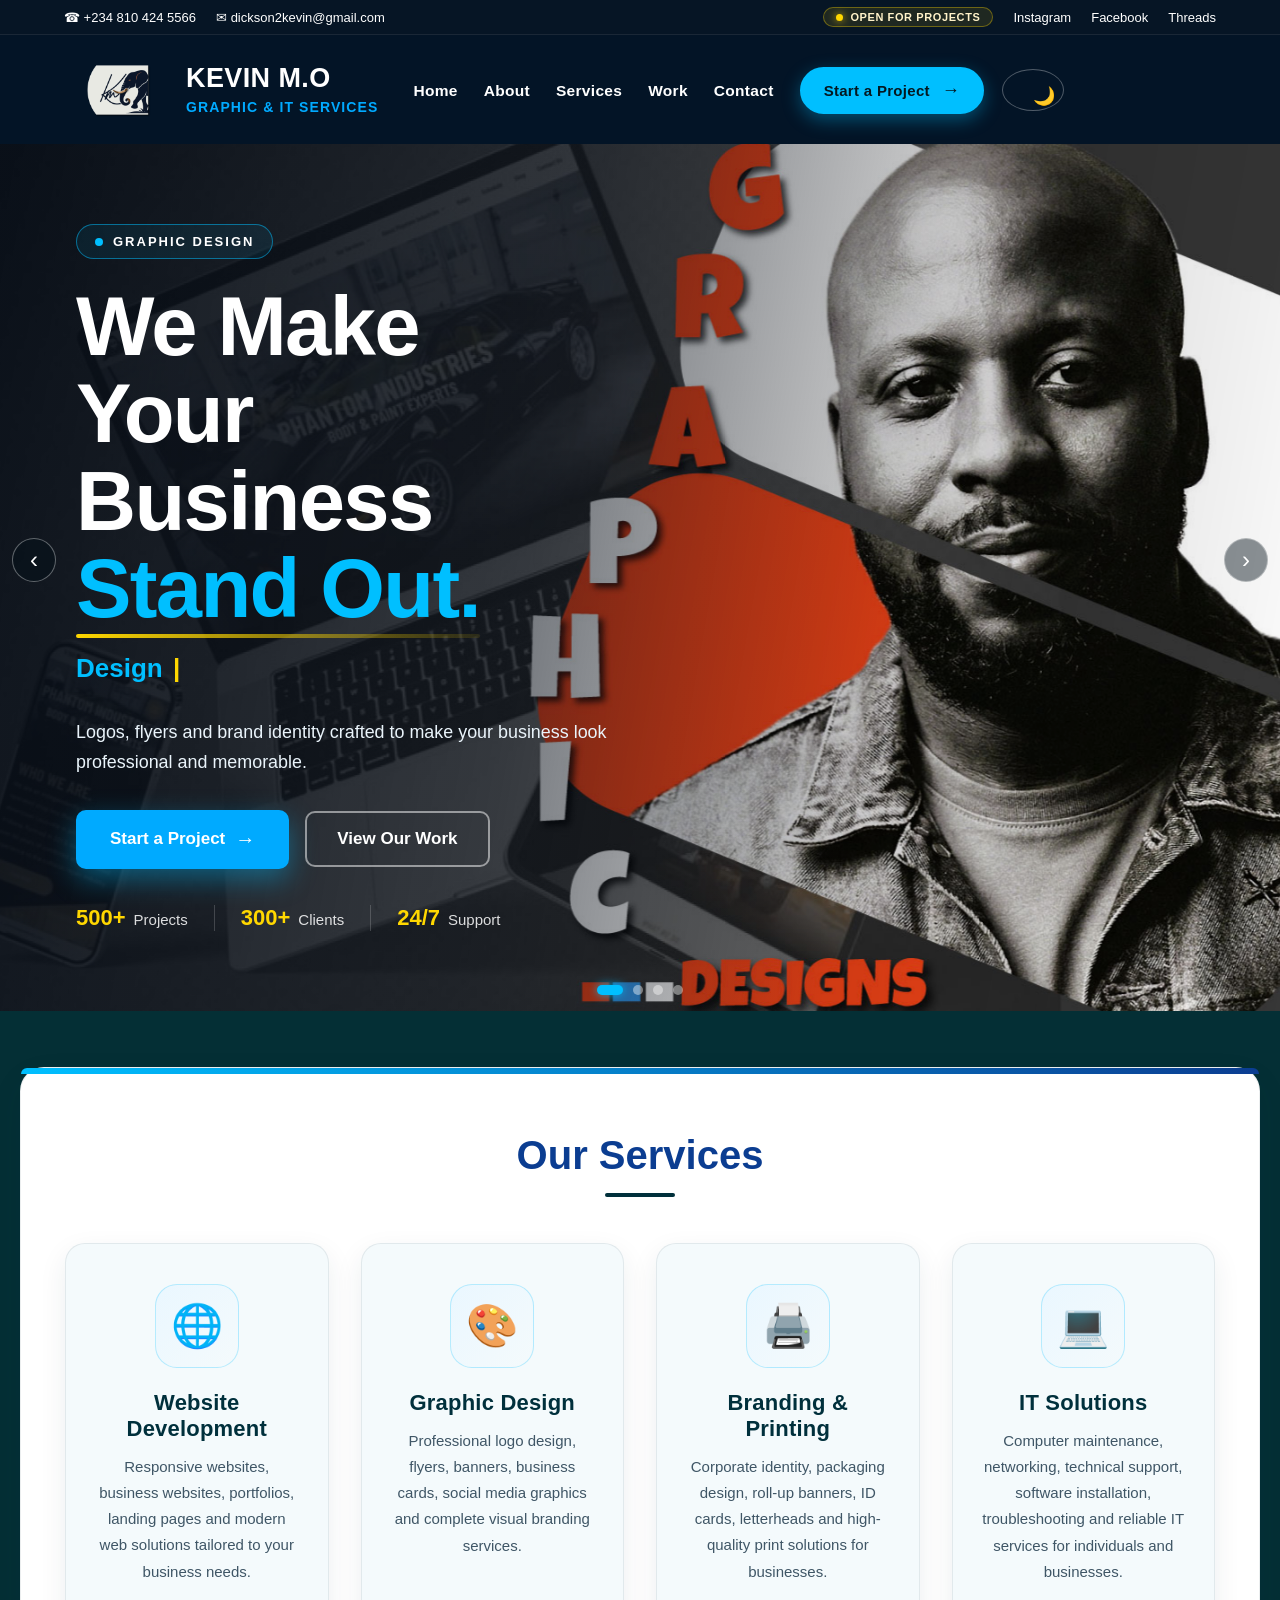
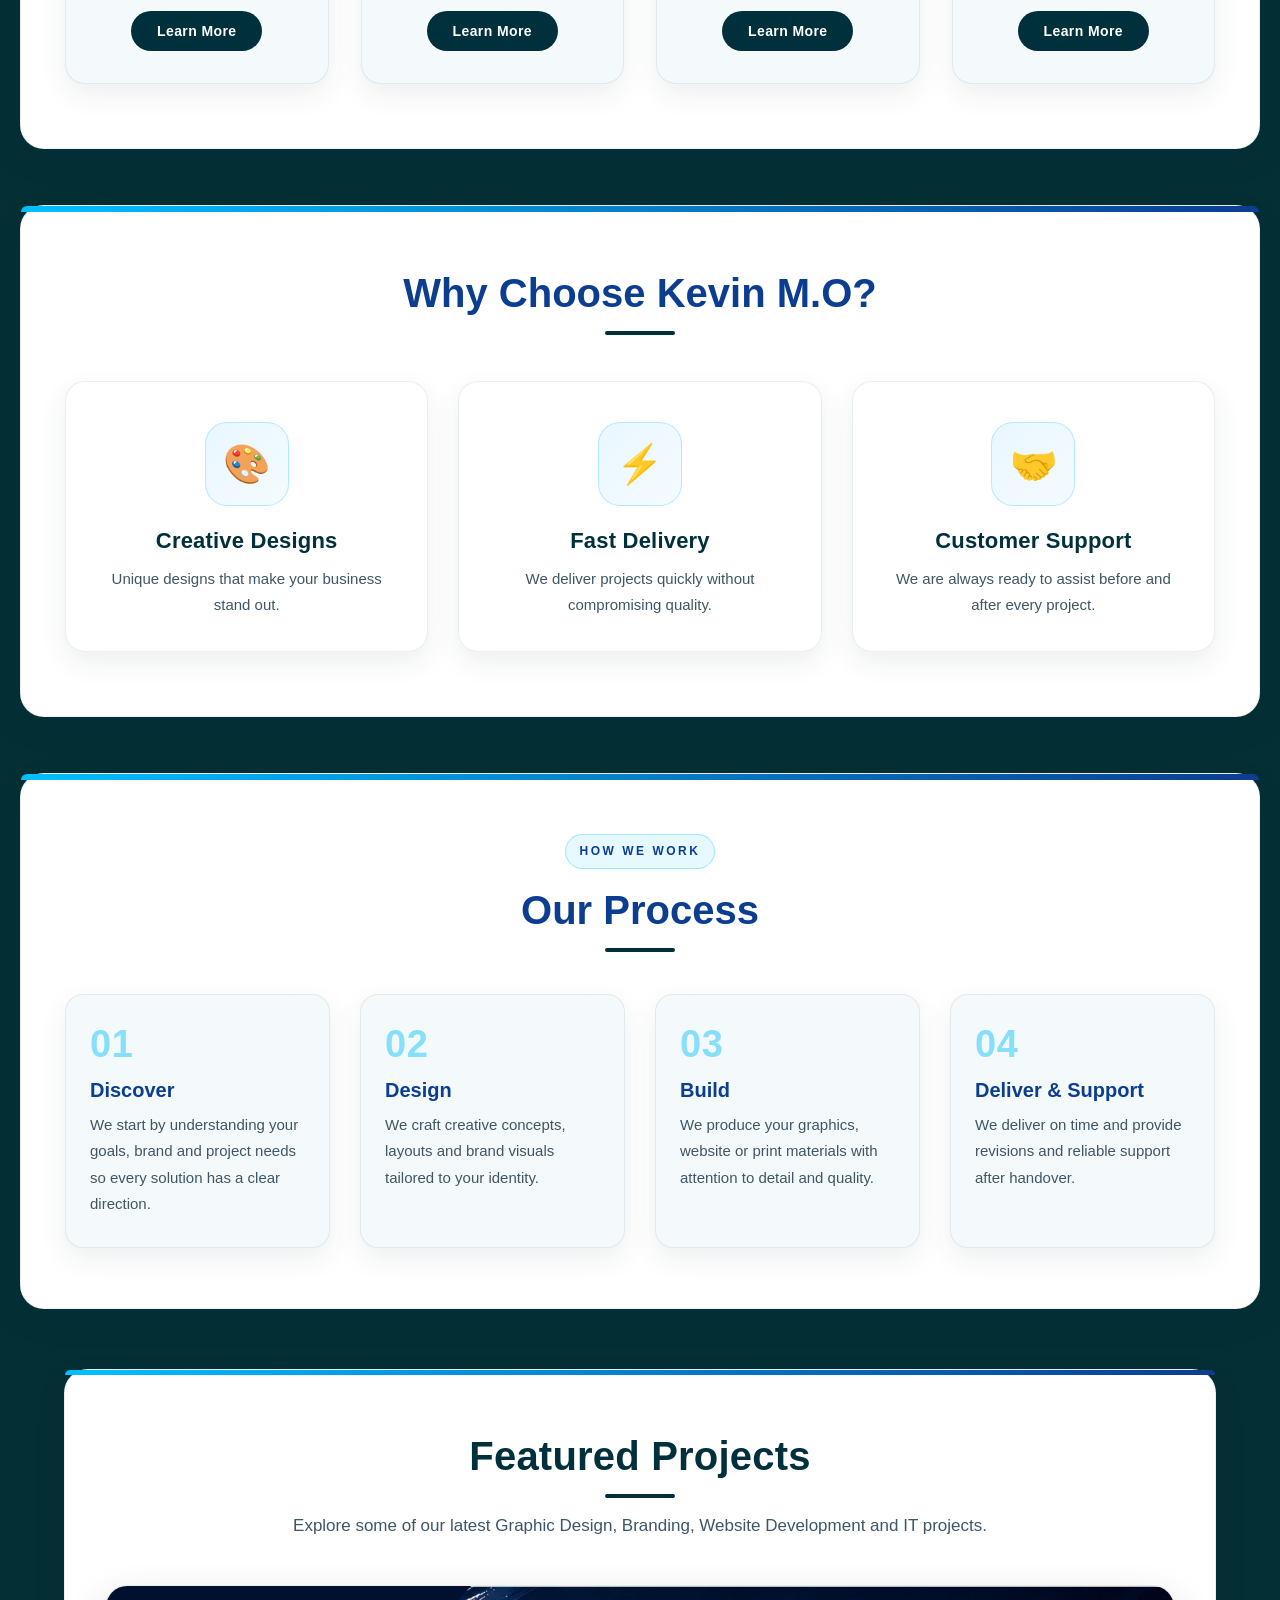
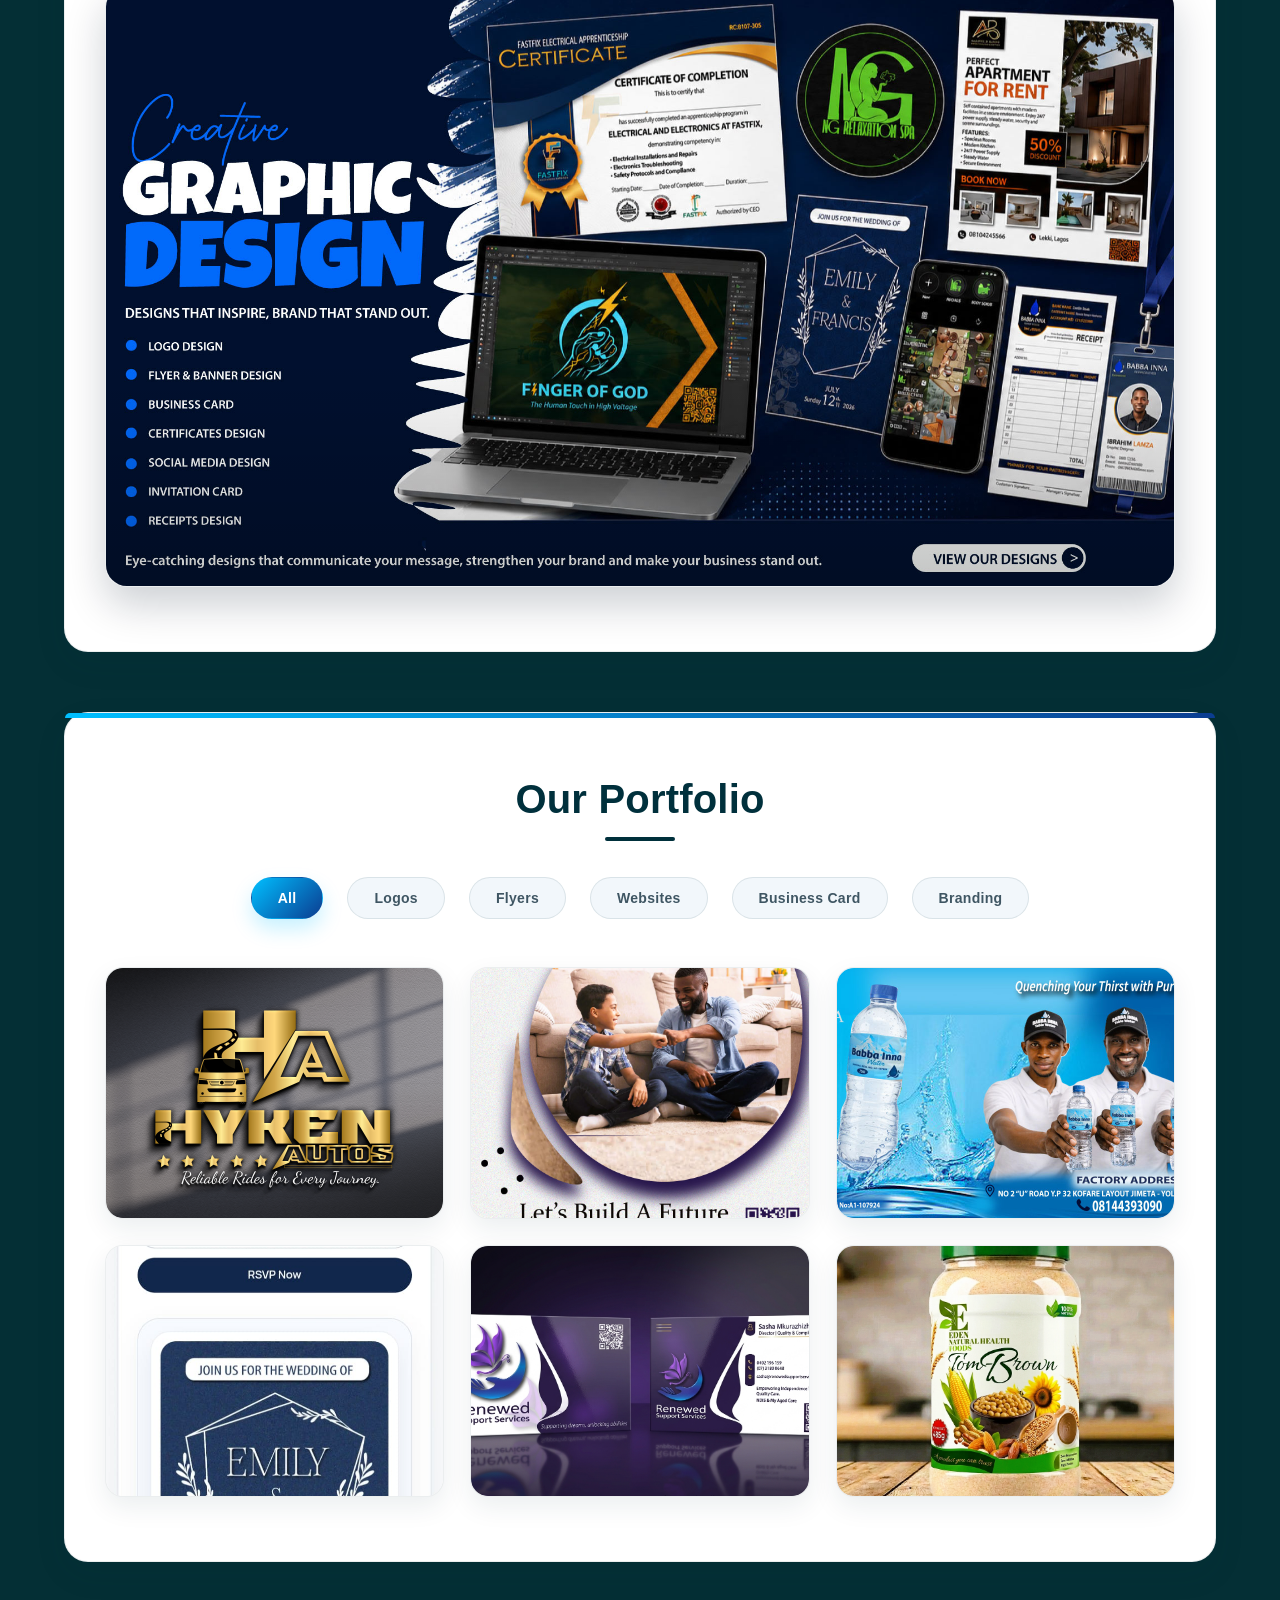
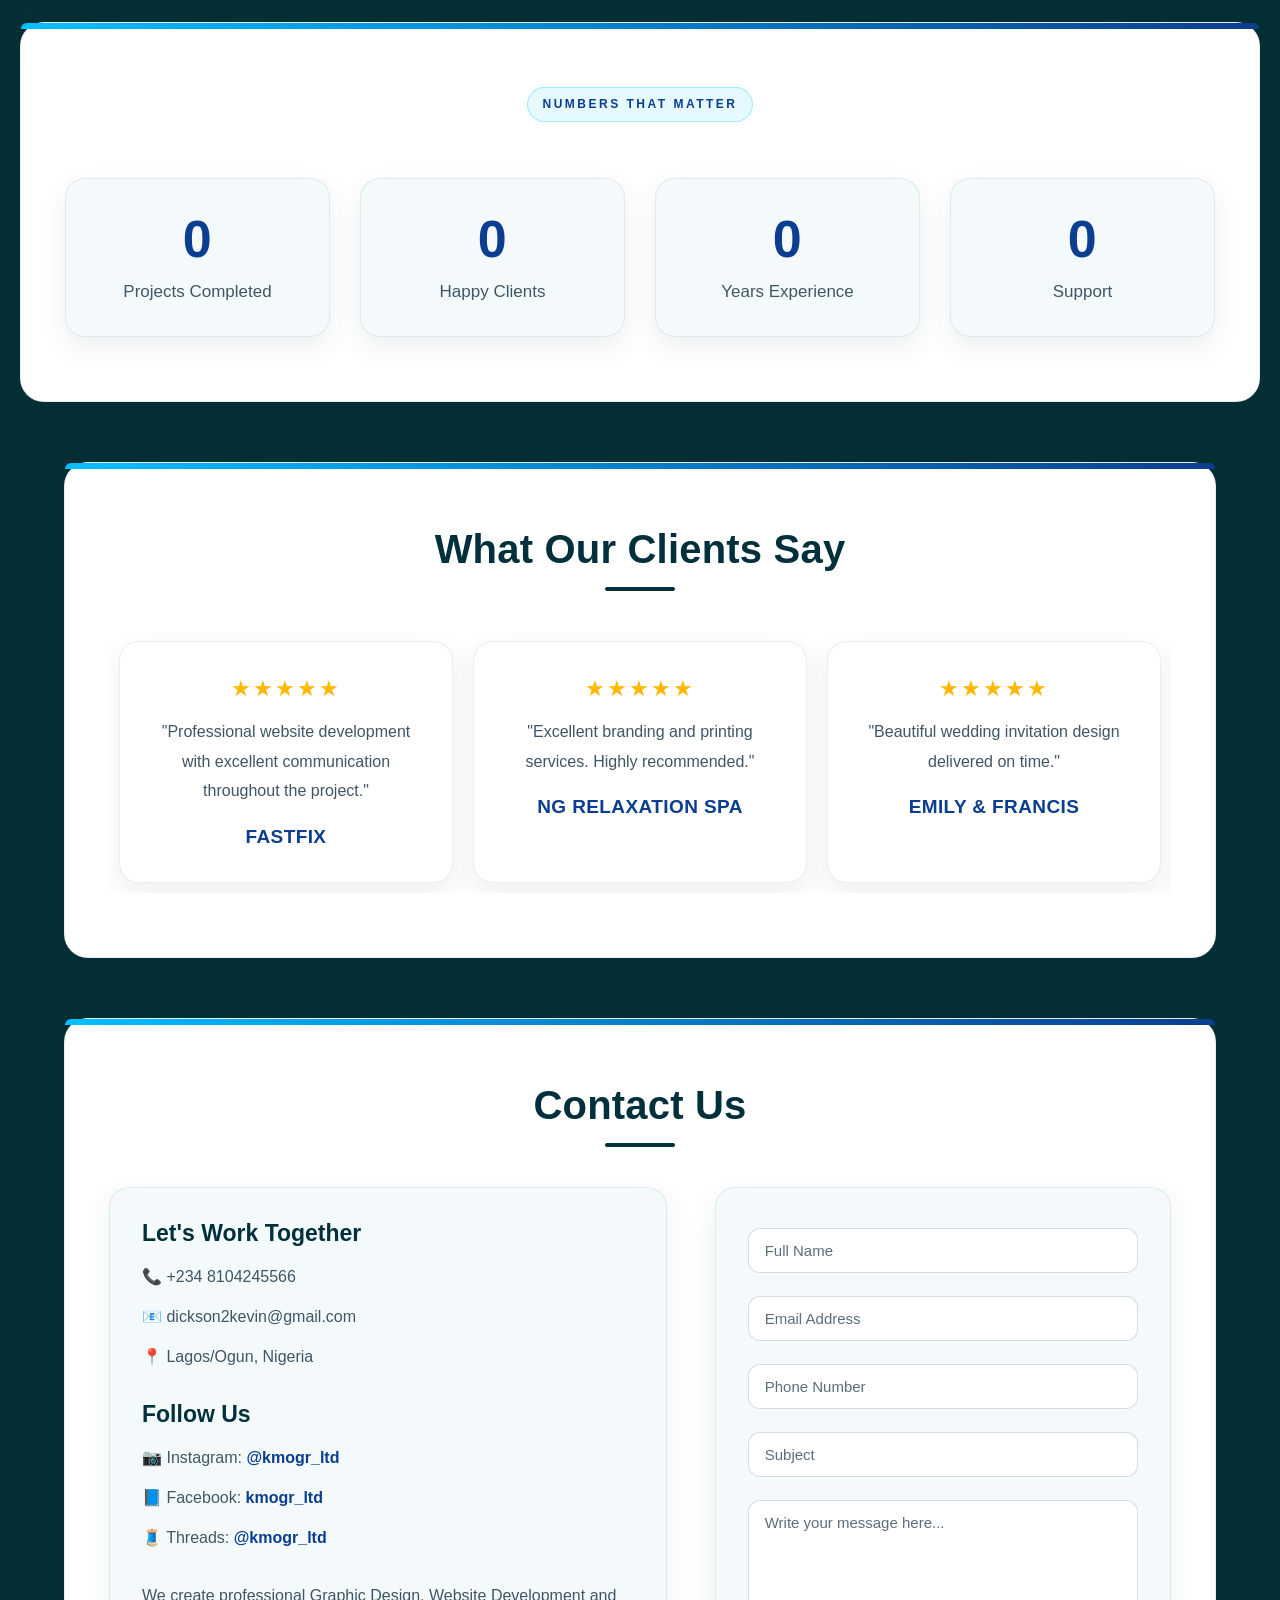
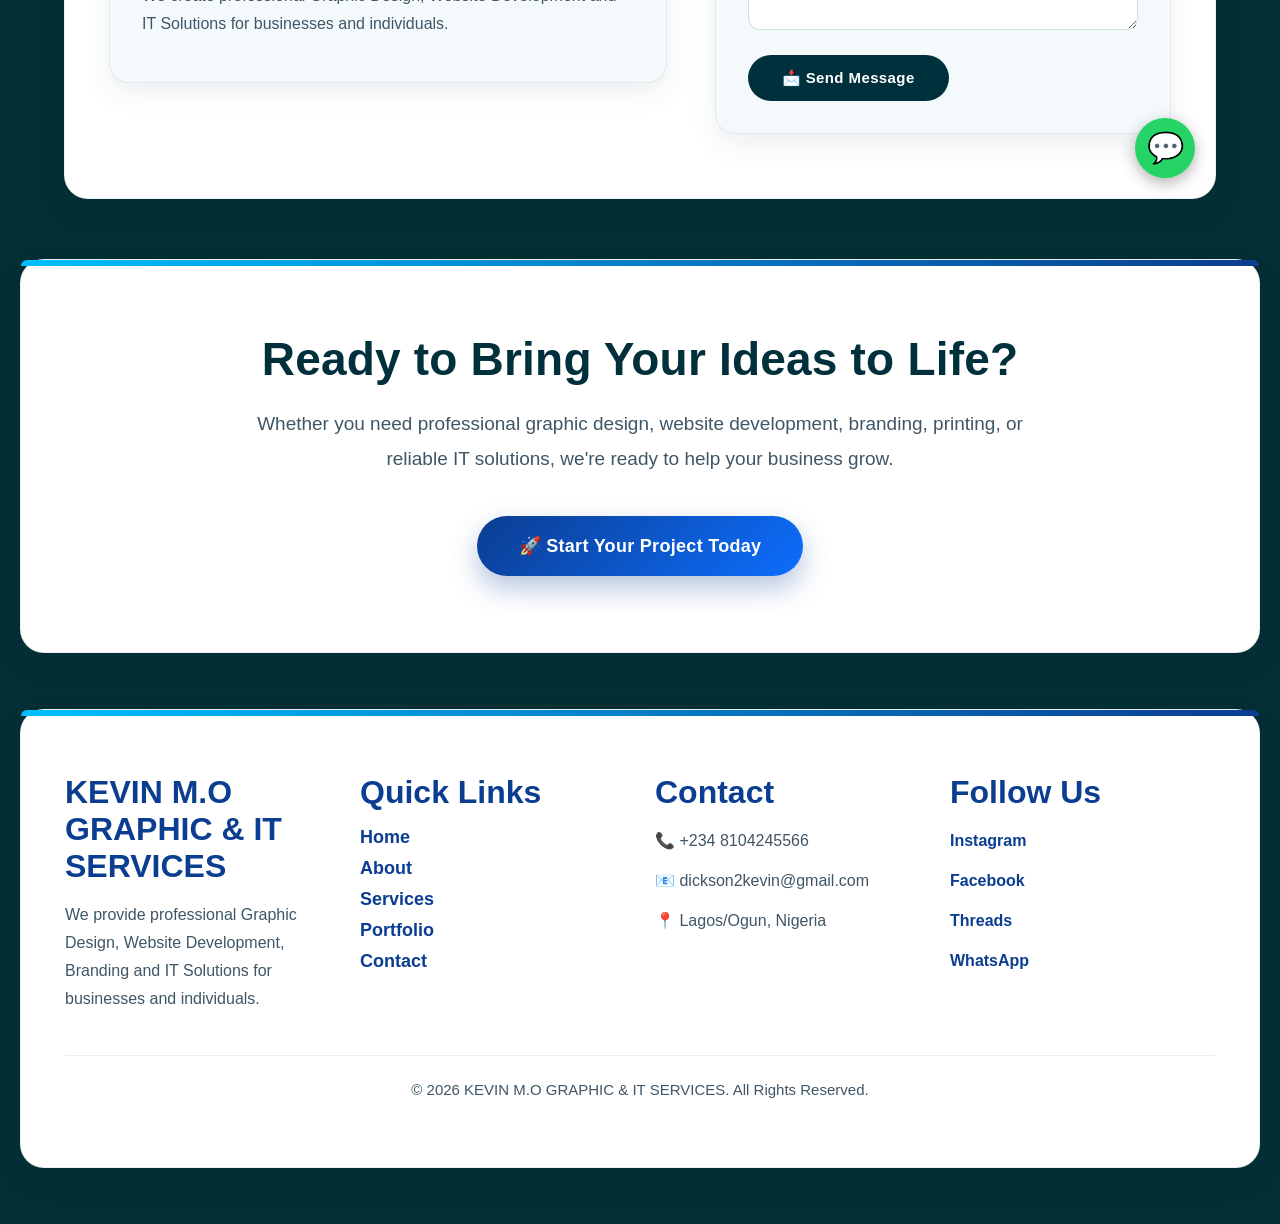
==== commit 6ea1c239: "feat: phase 3 - two-page architecture home and about" ====
--- a/index.html
+++ b/index.html
@@ -84,7 +84,8 @@
 
     <!-- BRAND -->
 
-    <div class="logo">
+    <a href="index.html" class="logo"
+       aria-label="Home — Kevin M.O Graphic &amp; IT Services">
 
         <img src="images/logos.png"
              alt="Kevin M.O Graphic & IT Services Logo">
@@ -97,7 +98,7 @@
 
         </div>
 
-    </div>
+    </a>
 
 
     <!-- MOBILE MENU BUTTON -->
@@ -129,38 +130,38 @@
         </li>
 
         <li>
-            <a href="#about" id="aboutBtn">
+            <a href="index.html" id="homeBtn">
+                Home
+            </a>
+        </li>
+
+        <li>
+            <a href="about.html" id="aboutBtn">
                 About
             </a>
         </li>
 
         <li>
-            <a href="#services" id="serviceBtn">
+            <a href="index.html#services" id="serviceBtn">
                 Services
             </a>
         </li>
 
         <li>
-            <a href="#portfolio" id="workBtn">
+            <a href="index.html#portfolio" id="workBtn">
                 Work
             </a>
         </li>
 
         <li>
-            <a href="#process" id="processBtn">
-                Process
+            <a href="index.html#contact" id="contactBtn">
+                Contact
             </a>
         </li>
 
-        <li>
-            <a href="#contact" id="contactBtn">
-                Contact
-            </a>
-        </li>
-
         <li class="nav-cta">
 
-            <a href="#contact" class="nav-cta-btn">
+            <a href="index.html#contact" class="nav-cta-btn">
                 Start a Project
                 <span>→</span>
             </a>
@@ -407,258 +408,6 @@
             <h3>Customer Support</h3>
             <p>We are always ready to assist before and after every project.</p>
         </div>
-
-    </div>
-
-</section>
-
-<section id="about" class="reveal">
-
-    <!-- COMPATIBILITY ALIAS: #who-we-are resolves here inside the merged About section (single #about id only) -->
-    <span id="who-we-are" aria-hidden="true"></span>
-
-    <div class="about-container">
-
-        <!-- LEFT SIDE -->
-        <div class="about-text">
-
-            <h2>About Us</h2>
-
-            <p>
-                Welcome to <strong>KEVIN M.O GRAPHIC & IT SERVICES</strong>,
-                your trusted partner for creative design, digital branding,
-                website development, and reliable IT solutions.
-            </p>
-
-            <p>
-                We are passionate about helping businesses, organizations,
-                entrepreneurs, and individuals build a strong and professional
-                image through high-quality graphic design and modern technology.
-                From logo creation and brand identity to responsive websites
-                and IT support, we deliver solutions that help our clients
-                stand out in today's competitive digital world.
-            </p>
-
-            <p>
-                Our goal is simple: to combine creativity, innovation,
-                and technology to produce work that exceeds expectations.
-                Every project is handled with professionalism, attention
-                to detail, and a commitment to customer satisfaction.
-            </p>
-
-            <a href="#contact" class="btn">
-                Let's Work Together
-            </a>
-
-        </div>
-
-        <!-- RIGHT SIDE — About visual -->
-        <div class="about-image">
-
-            <img src="assets/about-agency-v2.jpg"
-                 alt="Premium creative agency workspace for graphic design, web development, branding and IT solutions">
-
-        </div>
-
-</div>
-
-    <p class="who-intro">
-        <strong>KEVIN M.O GRAPHIC &amp; IT SERVICES</strong> is a creative
-        and technology-focused business built around helping individuals,
-        businesses and organizations present themselves professionally in
-        both the physical and digital space. We combine creativity,
-        technology and practical solutions to turn ideas into meaningful
-        visual and digital experiences.
-    </p>
-
-    <div class="who-container">
-
-        <!-- CLIENT-FOCUSED -->
-
-        <div class="who-card">
-
-            <div class="who-icon">🎯</div>
-
-            <h3>Client-Focused</h3>
-
-            <p>
-                We take time to understand each client's needs and provide
-                solutions tailored to their goals and vision.
-            </p>
-
-        </div>
-
-
-        <!-- CREATIVE & INNOVATIVE -->
-
-        <div class="who-card">
-
-            <div class="who-icon">💡</div>
-
-            <h3>Creative &amp; Innovative</h3>
-
-            <p>
-                We approach every project with fresh ideas, thoughtful
-                design and attention to detail, ensuring every solution
-                has purpose and impact.
-            </p>
-
-        </div>
-
-
-        <!-- RELIABLE PARTNERSHIP -->
-
-        <div class="who-card">
-
-            <div class="who-icon">🤝</div>
-
-            <h3>Reliable Partnership</h3>
-
-            <p>
-                We believe in professionalism, clear communication and
-                building lasting relationships with the people and
-                businesses we work with.
-            </p>
-
-        </div>
-
-    </div>
-
-</section>
-
-<!-- ==========================
-     OUR EXPERIENCE
-========================== -->
-
-<section class="our-experience" id="experience">
-
-    <h2>Our Experience</h2>
-
-    <p class="experience-intro">
-        Our design journey began in <strong>2022</strong>, working on
-        creative projects for individuals, businesses and organizations
-        across different industries. Since then, we have developed
-        practical experience in brand identity, marketing materials,
-        digital content, website projects and other creative solutions.
-    </p>
-
-    <p class="experience-intro">
-        We have also had the opportunity to collaborate remotely with
-        <strong>RENEWED SUPPORT SERVICES — Australia</strong>, contributing
-        to creative design projects and supporting their visual
-        communication needs.
-    </p>
-
-    <div class="experience-timeline">
-
-        <div class="experience-item">
-
-            <div class="experience-year">
-                2022
-            </div>
-
-            <div class="experience-content">
-
-                <h3>Design Journey Began</h3>
-
-                <p>
-                    Began developing practical experience in graphic
-                    design and creative solutions.
-                </p>
-
-            </div>
-
-        </div>
-
-
-        <div class="experience-item">
-
-            <div class="experience-year">
-                Creative Growth
-            </div>
-
-            <div class="experience-content">
-
-                <h3>Expanding Creative Experience</h3>
-
-                <p>
-                    Worked on branding, marketing materials, digital
-                    content and creative projects for different clients.
-                </p>
-
-            </div>
-
-        </div>
-
-
-        <div class="experience-item">
-
-            <div class="experience-year">
-                Remote
-            </div>
-
-            <div class="experience-content">
-
-                <h3>Professional Collaboration</h3>
-
-                <p>
-                    Collaborated remotely with RENEWED SUPPORT SERVICES
-                    in Australia as part of their creative design team.
-                </p>
-
-            </div>
-
-        </div>
-
-
-        <div class="experience-item">
-
-            <div class="experience-year">
-                2026
-            </div>
-
-            <div class="experience-content">
-
-                <h3>Growing Into Digital Solutions</h3>
-
-                <p>
-                    Continuing to expand into website development,
-                    digital solutions and modern technology-driven
-                    creative services.
-                </p>
-
-            </div>
-
-        </div>
-
-    </div>
-
-</section>
-        
-
-<section class="mission">
-
-    <div class="mission-card">
-
-        <h2>Our Mission</h2>
-
-        <p>
-            To provide creative, innovative, and affordable Graphic Design,
-            Website Development, Branding, and IT solutions that help
-            businesses grow and succeed.
-        </p>
-
-    </div>
-
-    <div class="mission-card">
-
-        <h2>Our Vision</h2>
-
-        <p>
-            To become one of Nigeria's most trusted creative and technology
-            companies, recognized for quality, professionalism,
-            and customer satisfaction.
-        </p>
 
     </div>
 
@@ -1074,15 +823,15 @@
 
             <ul>
 
-                <li><a href="#home">Home</a></li>
-
-                <li><a href="#about">About</a></li>
-
-                <li><a href="#services">Services</a></li>
-
-                <li><a href="#portfolio">Portfolio</a></li>
-
-                <li><a href="#contact">Contact</a></li>
+                <li><a href="index.html">Home</a></li>
+
+                <li><a href="about.html">About</a></li>
+
+                <li><a href="index.html#services">Services</a></li>
+
+                <li><a href="index.html#portfolio">Portfolio</a></li>
+
+                <li><a href="index.html#contact">Contact</a></li>
 
             </ul>
 
--- a/style.css
+++ b/style.css
@@ -7888,3 +7888,485 @@
     background: linear-gradient(135deg, #0d6efd, #00303B);
     box-shadow: 0 14px 34px rgba(0, 191, 255, 0.30);
 }
+/* ================================================================
+   PHASE 2C-7 — PREMIUM LIGHT WHY-US + EXPERIENCE PANELS
+   Wraps the Why-Us and Experience sections in the approved white
+   premium panel — the same shell used by Stats 2B-11, Services
+   2C-4 and Footer 2C-5: white surface, 6px top gradient accent,
+   24px corners, soft shadow, max-width 1240px, 64/44 padding.
+   Both panel headings move to the premium typography already
+   used by Services 2C-4 and the Experience intro to the premium
+   muted tone.
+
+   The legacy base rule `section:not(.hero)` still paints every
+   <section> as a darkgrey 90%-width box with its own margin,
+   padding, radius and shadow. The id-scoped selectors below
+   out-bind it in both light and dark mode, so Why-Us and
+   Experience finally render their approved light surfaces
+   instead of the legacy grey box. The 2B-4 Why-Us cards and the
+   2B-5 Experience timeline (spine, nodes, connectors, year
+   chips, content cards) are left completely untouched.
+
+   CSS-only and append-only — no existing rule edited or deleted,
+   no index.html / script.js change. Appended for zero-risk
+   rollback.
+=============================================================== */
+
+/* ---------- PREMIUM PANEL SHELL (mirror of Stats 2B-11 / 2C-4) ---------- */
+section#why-us,
+section#experience {
+    position: relative;
+    width: auto;                /* undo legacy section:not(.hero) 90% */
+    max-width: 1240px;
+    margin: 60px auto;
+    padding: 64px 44px;
+    background: #ffffff;
+    border: 1px solid rgba(0, 48, 59, 0.08);
+    border-radius: 24px;
+    box-shadow: 0 12px 32px rgba(0, 48, 59, 0.08);
+    box-sizing: border-box;
+}
+
+/* premium gradient accent along the top edge */
+section#why-us::before,
+section#experience::before {
+    content: "";
+    position: absolute;
+    top: 0;
+    left: 0;
+    width: 100%;
+    height: 6px;
+    background: linear-gradient(90deg, #00BFFF, #0B3D91);
+    border-radius: 24px 24px 0 0;
+    pointer-events: none;
+}
+
+/* the 2B-5 mobile node halo blends with the white panel surface */
+#experience {
+    --exp-ring: #ffffff;
+}
+
+/* ---------- PANEL HEADING (mirror of Services 2C-4) ---------- */
+#why-us h2,
+#experience h2 {
+    color: #0B3D91;
+    font-size: clamp(30px, 3.2vw, 40px);
+    font-weight: 800;
+    line-height: 1.15;
+    margin: 0 0 46px;
+}
+
+/* ---------- EXPERIENCE INTRO (premium muted text) ---------- */
+#experience .experience-intro {
+    color: #3f5666;
+    font-size: 18px;
+    line-height: 1.8;
+    max-width: 850px;
+    margin: 0 auto 20px;
+}
+
+/* ---------- RESPONSIVE PANEL (mirror of Stats 2B-11 / 2C-4) ---------- */
+@media (max-width: 1280px) {
+    section#why-us,
+    section#experience {
+        margin: 56px 20px;
+    }
+}
+
+@media (max-width: 1024px) and (min-width: 769px) {
+    section#why-us,
+    section#experience {
+        padding: 54px 30px;
+        border-radius: 22px;
+    }
+
+    section#why-us::before,
+    section#experience::before {
+        border-radius: 22px 22px 0 0;
+    }
+}
+
+@media (max-width: 768px) {
+    section#why-us,
+    section#experience {
+        padding: 40px 20px;
+        border-radius: 20px;
+        margin: 40px 15px;
+    }
+
+    section#why-us::before,
+    section#experience::before {
+        border-radius: 20px 20px 0 0;
+    }
+
+    #why-us h2,
+    #experience h2 {
+        font-size: 30px;
+    }
+
+    #experience .experience-intro {
+        font-size: 16px;
+        line-height: 1.7;
+    }
+}
+
+/* ---------- DARK MODE (consistent with the --dm-* system) ---------- */
+body.dark-mode section#why-us,
+body.dark-mode section#experience {
+    background: var(--dm-surface);
+    border-color: var(--dm-border);
+    box-shadow: 0 12px 32px rgba(0, 0, 0, 0.35);
+}
+
+body.dark-mode section#why-us::before,
+body.dark-mode section#experience::before {
+    background: linear-gradient(90deg, var(--dm-cyan), #0B3D91);
+}
+
+body.dark-mode #why-us h2,
+body.dark-mode #experience h2 {
+    color: var(--dm-text);
+}
+
+body.dark-mode #experience .experience-intro {
+    color: var(--dm-text);
+}
+/* ================================================================
+   PHASE 3 — STEP 2 — TWO-PAGE ARCHITECTURE (HOME + ABOUT)
+   New page-specific classes for about.html only:
+     .page-hero          — premium About page header (NOT the Home .hero)
+     .about-capabilities — Creative + Technical capabilities panel
+   Existing sections moved to About (#about, #experience, .mission)
+   keep their existing premium styling untouched. The logo is now a
+   link on both pages. Append-only; overrides only.
+   ================================================================ */
+
+/* ---------- PAGE HERO (ABOUT) ---------- */
+.page-hero {
+    position: relative;
+    min-height: min(62vh, 540px);
+    display: flex;
+    align-items: center;
+    justify-content: center;
+    text-align: center;
+    padding: 150px 24px 110px;
+    background:
+        radial-gradient(circle at 50% 18%,
+                        rgba(0, 191, 255, 0.16) 0%,
+                        rgba(0, 191, 255, 0.00) 58%),
+        linear-gradient(135deg, #00303B 0%, #042F35 55%, #0B3D91 100%);
+    overflow: hidden;
+}
+
+/* soft existing About imagery wash behind the hero copy */
+.page-hero::before {
+    content: "";
+    position: absolute;
+    inset: 0;
+    background-image: url("assets/about-agency-v2.jpg");
+    background-size: cover;
+    background-position: center;
+    opacity: 0.12;
+}
+
+.page-hero-glow {
+    position: absolute;
+    top: -40%;
+    left: 50%;
+    transform: translateX(-50%);
+    width: 70%;
+    height: 70%;
+    background: radial-gradient(circle, rgba(0, 191, 255, 0.22) 0%, transparent 70%);
+    pointer-events: none;
+    z-index: 0;
+}
+
+.page-hero-content {
+    position: relative;
+    z-index: 1;
+    max-width: 920px;
+}
+
+.page-hero h1 {
+    margin: 0 0 24px;
+    font-size: clamp(34px, 5.2vw, 64px);
+    font-weight: 800;
+    line-height: 1.12;
+    letter-spacing: -0.01em;
+    color: #ffffff;
+    text-shadow: 0 2px 18px rgba(0, 0, 0, 0.45);
+}
+
+.page-hero h1 .accent {
+    color: #00BFFF;
+}
+
+.page-hero p {
+    margin: 0 auto;
+    max-width: 680px;
+    color: rgba(230, 241, 247, 0.92);
+    font-size: clamp(16px, 1.4vw, 19px);
+    line-height: 1.75;
+    text-shadow: 0 1px 8px rgba(0, 0, 0, 0.35);
+}
+
+/* ---------- NAV LOGO AS LINK ---------- */
+#navbar a.logo {
+    text-decoration: none;
+}
+
+/* ---------- CAPABILITIES PANEL ---------- */
+.about-capabilities {
+    position: relative;
+    width: auto;
+    max-width: 1240px;
+    margin: 60px auto;
+    padding: 64px 44px;
+    background: #ffffff;
+    border: 1px solid rgba(0, 48, 59, 0.08);
+    border-radius: 24px;
+    box-shadow: 0 12px 32px rgba(0, 48, 59, 0.08);
+    box-sizing: border-box;
+    text-align: center;
+}
+
+.about-capabilities::before {
+    content: "";
+    position: absolute;
+    top: 0;
+    left: 0;
+    width: 100%;
+    height: 6px;
+    background: linear-gradient(90deg, #00BFFF, #0B3D91);
+    border-radius: 24px 24px 0 0;
+    pointer-events: none;
+}
+
+.about-capabilities h2 {
+    color: #0B3D91;
+    font-size: clamp(30px, 3.2vw, 40px);
+    font-weight: 800;
+    line-height: 1.15;
+    margin: 0 0 16px;
+}
+
+.cap-lead {
+    max-width: 760px;
+    margin: 0 auto 44px;
+    color: #3f5666;
+    font-size: 17px;
+    line-height: 1.8;
+}
+
+.cap-grid {
+    display: grid;
+    grid-template-columns: repeat(2, 1fr);
+    gap: 30px;
+    max-width: 1040px;
+    margin: 0 auto;
+    text-align: left;
+}
+
+.cap-group {
+    background: #f4fafc;
+    border: 1px solid rgba(0, 48, 59, 0.08);
+    border-radius: 20px;
+    padding: 34px 30px;
+    box-shadow: 0 10px 28px rgba(0, 48, 59, 0.08);
+}
+
+.cap-group-head {
+    display: flex;
+    align-items: center;
+    gap: 16px;
+    margin: 0 0 24px;
+}
+
+.cap-group-head h3 {
+    margin: 0;
+    font-size: 24px;
+    font-weight: 800;
+    color: #0B3D91;
+}
+
+.cap-icon {
+    flex-shrink: 0;
+    width: 56px;
+    height: 56px;
+    display: flex;
+    align-items: center;
+    justify-content: center;
+    border-radius: 16px;
+    background: linear-gradient(135deg, #eaf7ff, #f4fbff);
+    border: 1px solid rgba(0, 191, 255, 0.25);
+    font-size: 26px;
+}
+
+.cap-list {
+    list-style: none;
+    margin: 0;
+    padding: 0;
+    display: grid;
+    gap: 16px;
+}
+
+.cap-list li {
+    background: #ffffff;
+    border: 1px solid rgba(0, 48, 59, 0.06);
+    border-radius: 14px;
+    padding: 18px 20px;
+    transition: transform .3s ease, box-shadow .3s ease, border-color .3s ease;
+}
+
+.cap-list li:hover {
+    transform: translateY(-3px);
+    border-color: rgba(0, 191, 255, 0.35);
+    box-shadow: 0 14px 28px rgba(0, 191, 255, 0.14);
+}
+
+.cap-list strong {
+    display: block;
+    color: #00303C;
+    font-size: 17px;
+    font-weight: 800;
+    letter-spacing: 0.2px;
+    margin: 0 0 6px;
+}
+
+.cap-list span {
+    display: block;
+    color: #3f5666;
+    font-size: 15px;
+    line-height: 1.7;
+}
+
+/* ---------- RESPONSIVE (PAGE HERO) ---------- */
+@media (max-width: 768px) {
+    .page-hero {
+        min-height: 54vh;
+        padding: 135px 20px 88px;
+    }
+
+    .page-hero h1 {
+        font-size: clamp(30px, 9.5vw, 40px);
+    }
+}
+
+/* ---------- RESPONSIVE (CAPABILITIES) ---------- */
+@media (max-width: 1024px) and (min-width: 769px) {
+    .about-capabilities {
+        padding: 54px 30px;
+        border-radius: 22px;
+    }
+
+    .about-capabilities::before {
+        border-radius: 22px 22px 0 0;
+    }
+
+    .cap-group {
+        padding: 28px 24px;
+    }
+}
+
+@media (max-width: 768px) {
+    .about-capabilities {
+        padding: 40px 20px;
+        border-radius: 20px;
+        margin: 40px 15px;
+    }
+
+    .about-capabilities::before {
+        border-radius: 20px 20px 0 0;
+    }
+
+    .about-capabilities h2 {
+        font-size: 30px;
+    }
+
+    .cap-lead {
+        font-size: 16px;
+        line-height: 1.7;
+        margin-bottom: 32px;
+    }
+
+    .cap-grid {
+        grid-template-columns: 1fr;
+        gap: 20px;
+    }
+
+    .cap-group {
+        padding: 26px 22px;
+    }
+
+    .cap-list li {
+        padding: 16px 18px;
+    }
+}
+
+/* ---------- DARK MODE (PAGE HERO) ---------- */
+body.dark-mode .page-hero {
+    background:
+        radial-gradient(circle at 50% 18%,
+                        rgba(0, 191, 255, 0.16) 0%,
+                        rgba(0, 191, 255, 0.00) 58%),
+        linear-gradient(135deg, #06202e 0%, #0a2230 60%, #0d2a3b 100%);
+}
+
+body.dark-mode .page-hero h1 {
+    color: #ffffff;
+}
+
+body.dark-mode .page-hero p {
+    color: rgba(230, 241, 247, 0.92);
+}
+
+/* ---------- DARK MODE (CAPABILITIES) ---------- */
+body.dark-mode .about-capabilities {
+    background: var(--dm-surface);
+    border-color: var(--dm-border);
+    box-shadow: 0 12px 32px rgba(0, 0, 0, 0.35);
+}
+
+body.dark-mode .about-capabilities::before {
+    background: linear-gradient(90deg, var(--dm-cyan), #0B3D91);
+}
+
+body.dark-mode .about-capabilities h2 {
+    color: var(--dm-text);
+}
+
+body.dark-mode .cap-lead {
+    color: var(--dm-muted);
+}
+
+body.dark-mode .cap-group {
+    background: var(--dm-card);
+    border-color: var(--dm-border);
+    box-shadow: 0 10px 28px rgba(0, 0, 0, 0.35);
+}
+
+body.dark-mode .cap-group-head h3 {
+    color: var(--dm-cyan);
+}
+
+body.dark-mode .cap-icon {
+    background: rgba(0, 191, 255, 0.12);
+    border-color: rgba(0, 191, 255, 0.35);
+}
+
+body.dark-mode .cap-list li {
+    background: var(--dm-card);
+    border-color: var(--dm-border);
+}
+
+body.dark-mode .cap-list li:hover {
+    box-shadow: 0 14px 28px rgba(0, 0, 0, 0.45);
+}
+
+body.dark-mode .cap-list strong {
+    color: var(--dm-cyan);
+}
+
+body.dark-mode .cap-list span {
+    color: var(--dm-muted);
+}
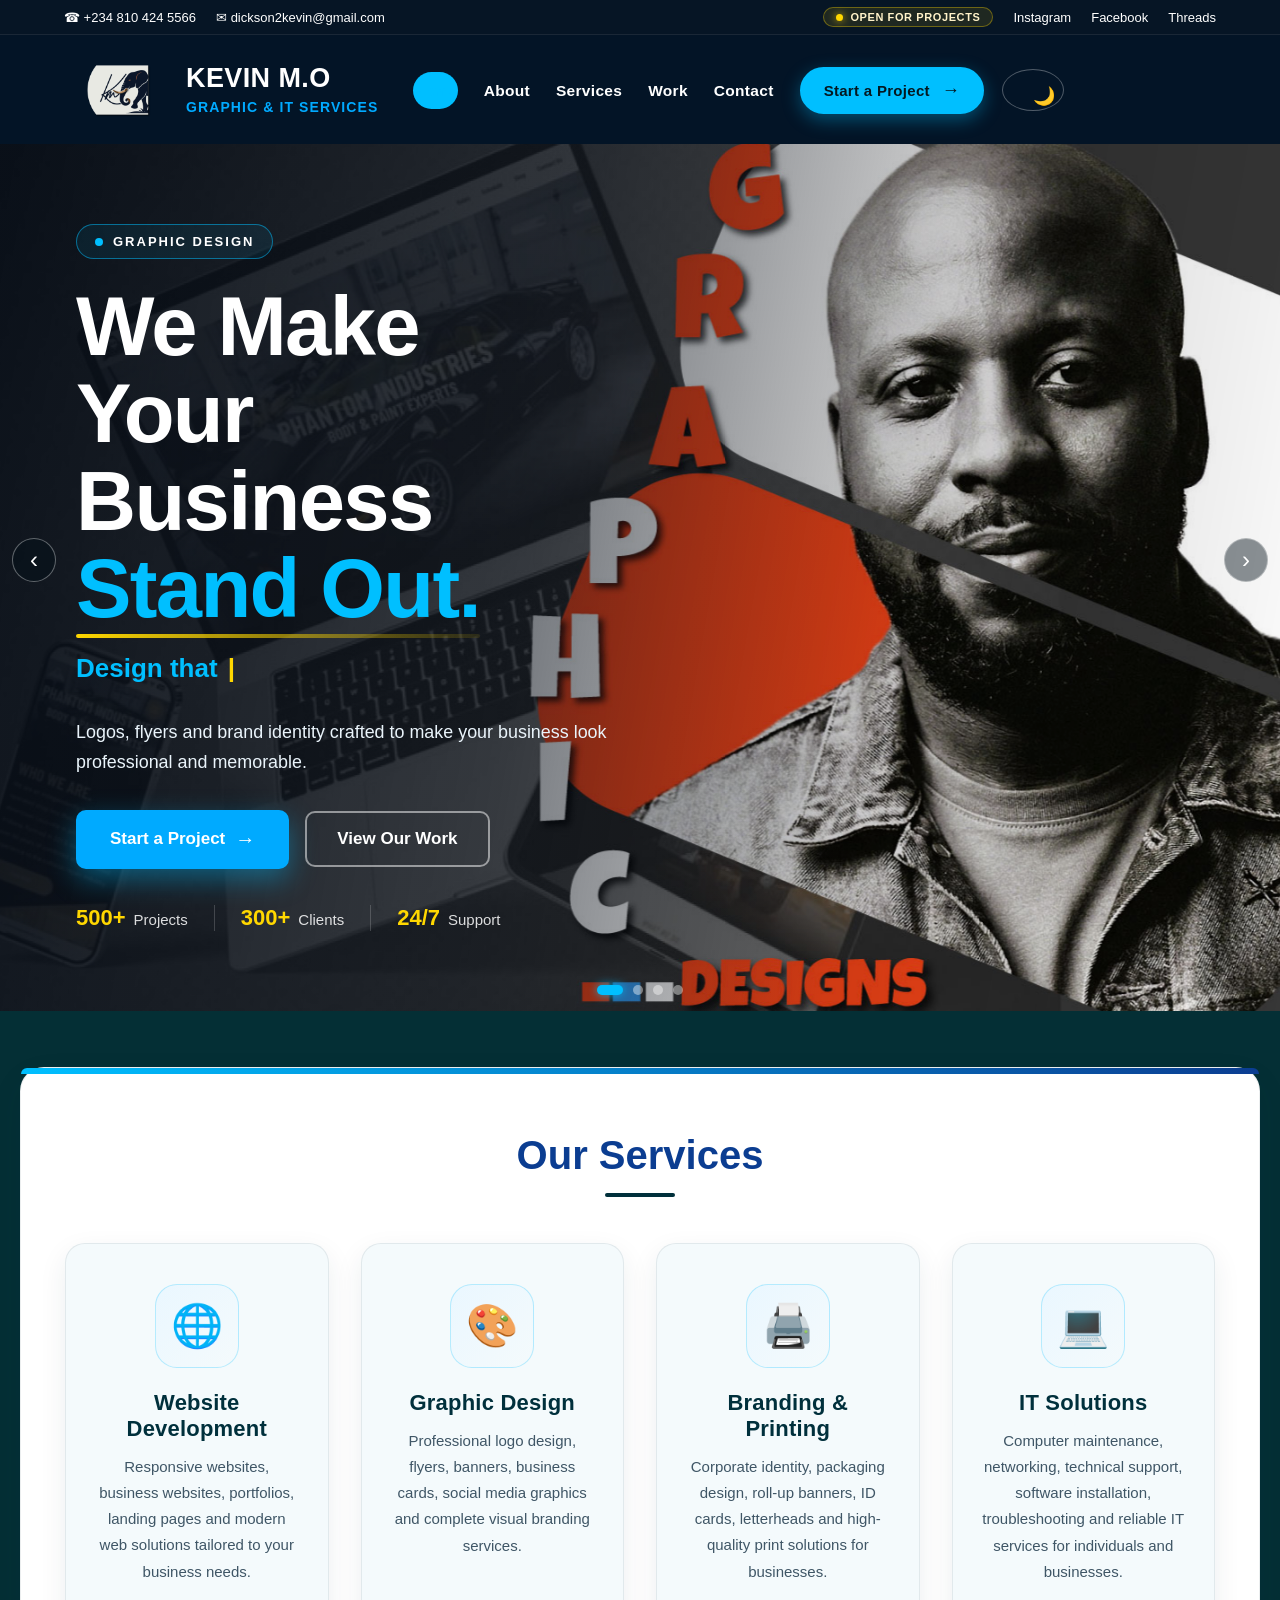
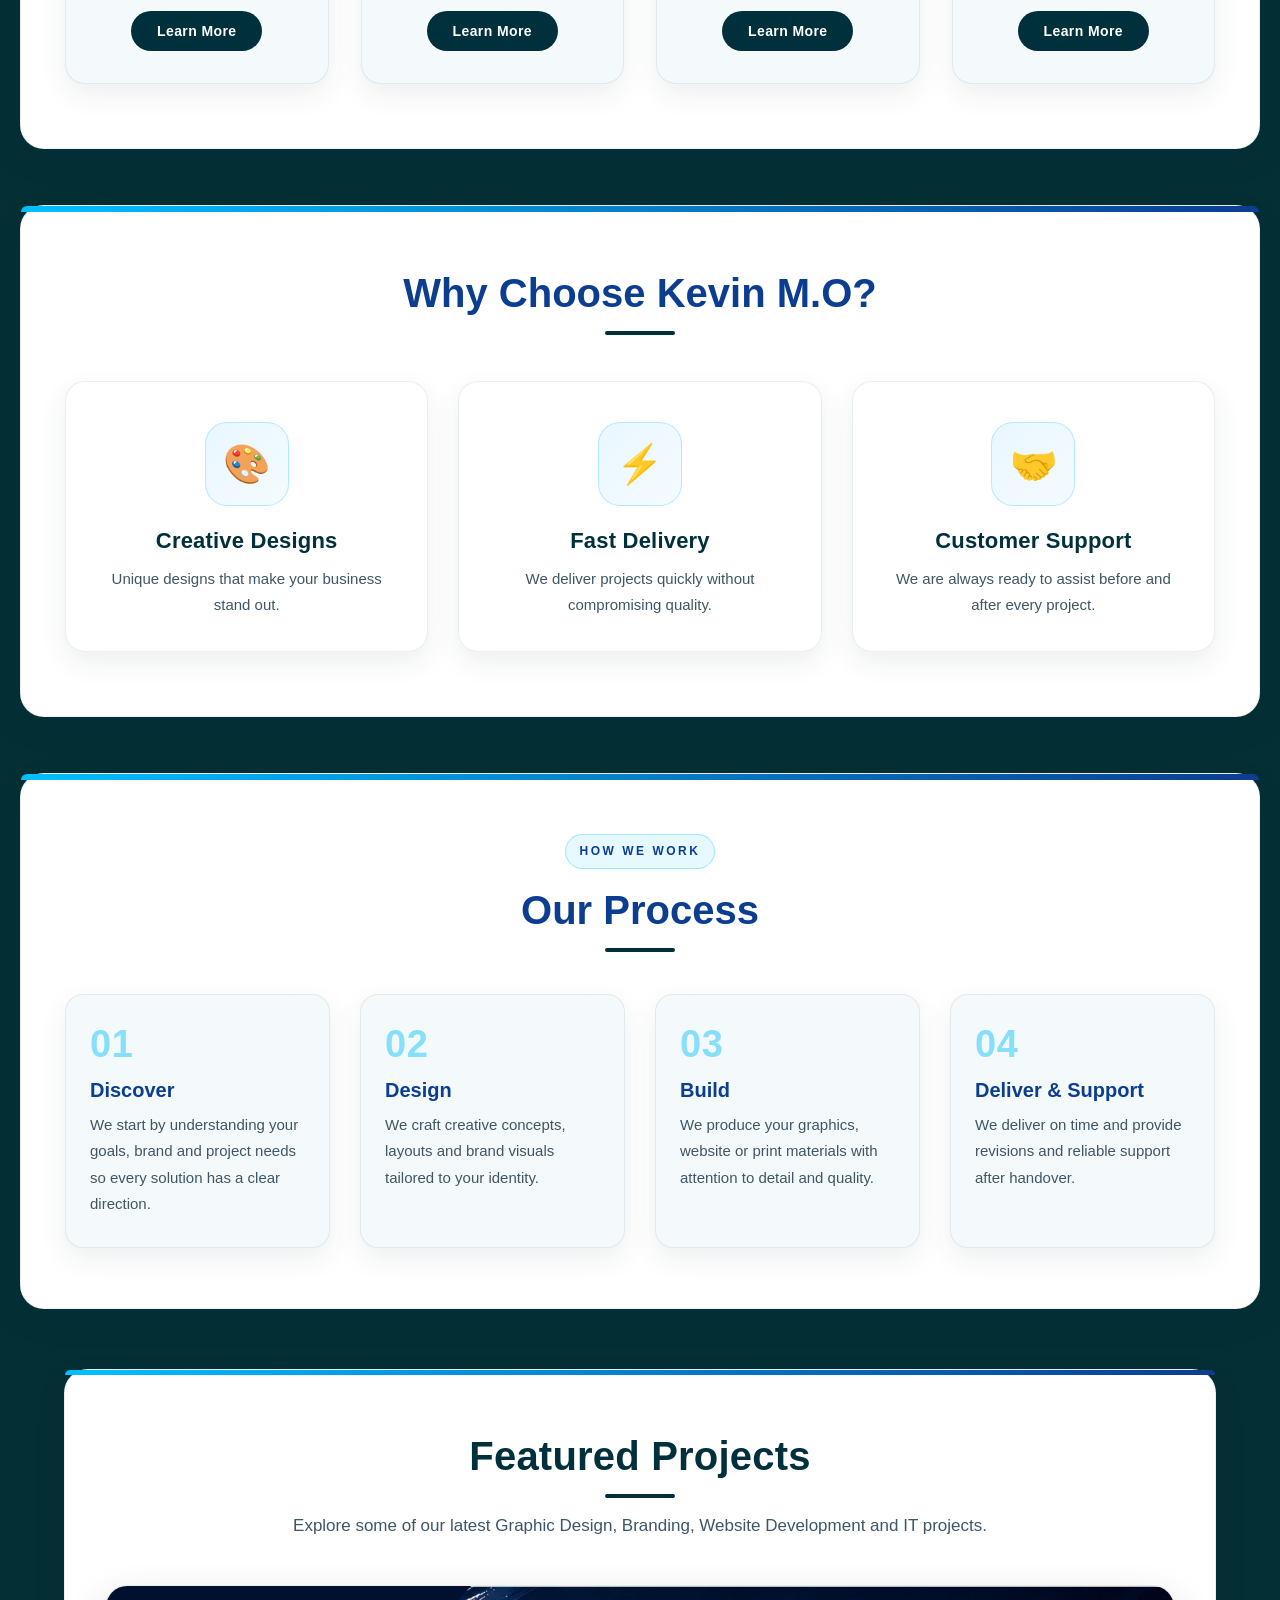
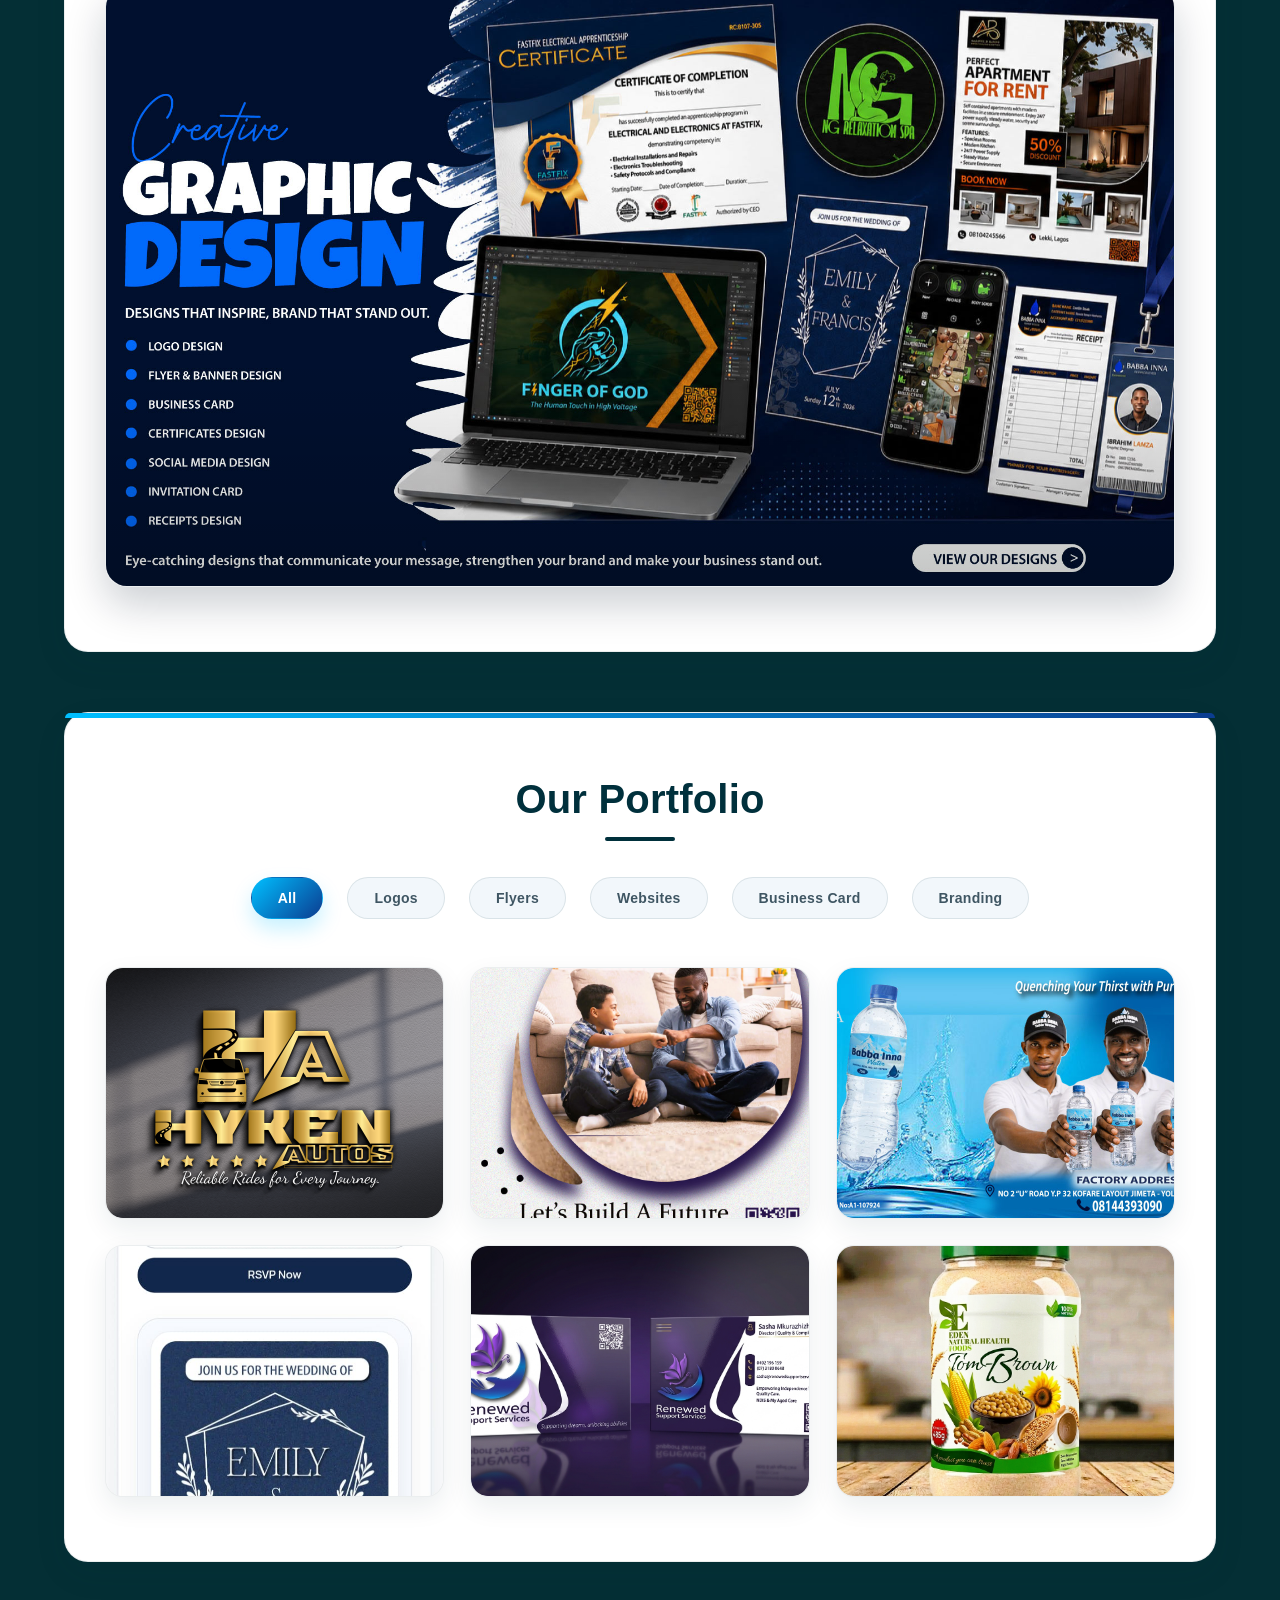
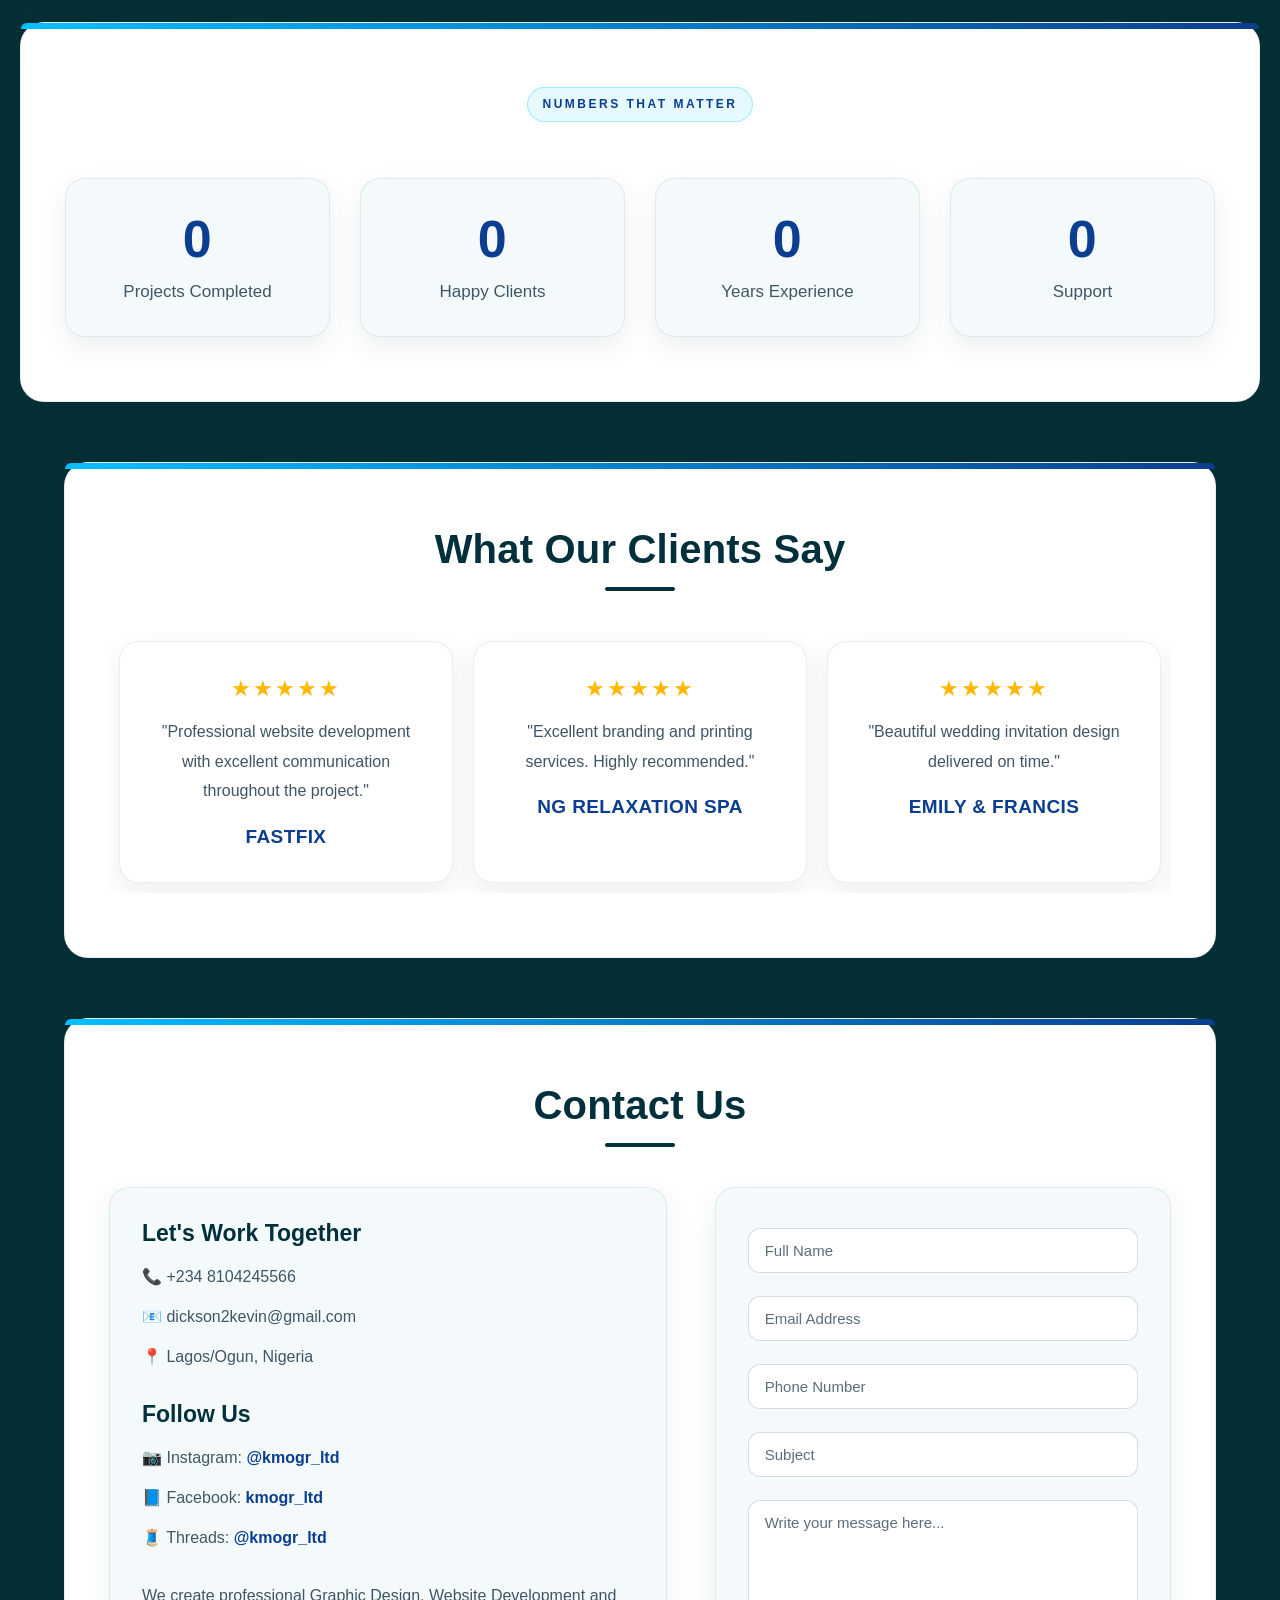
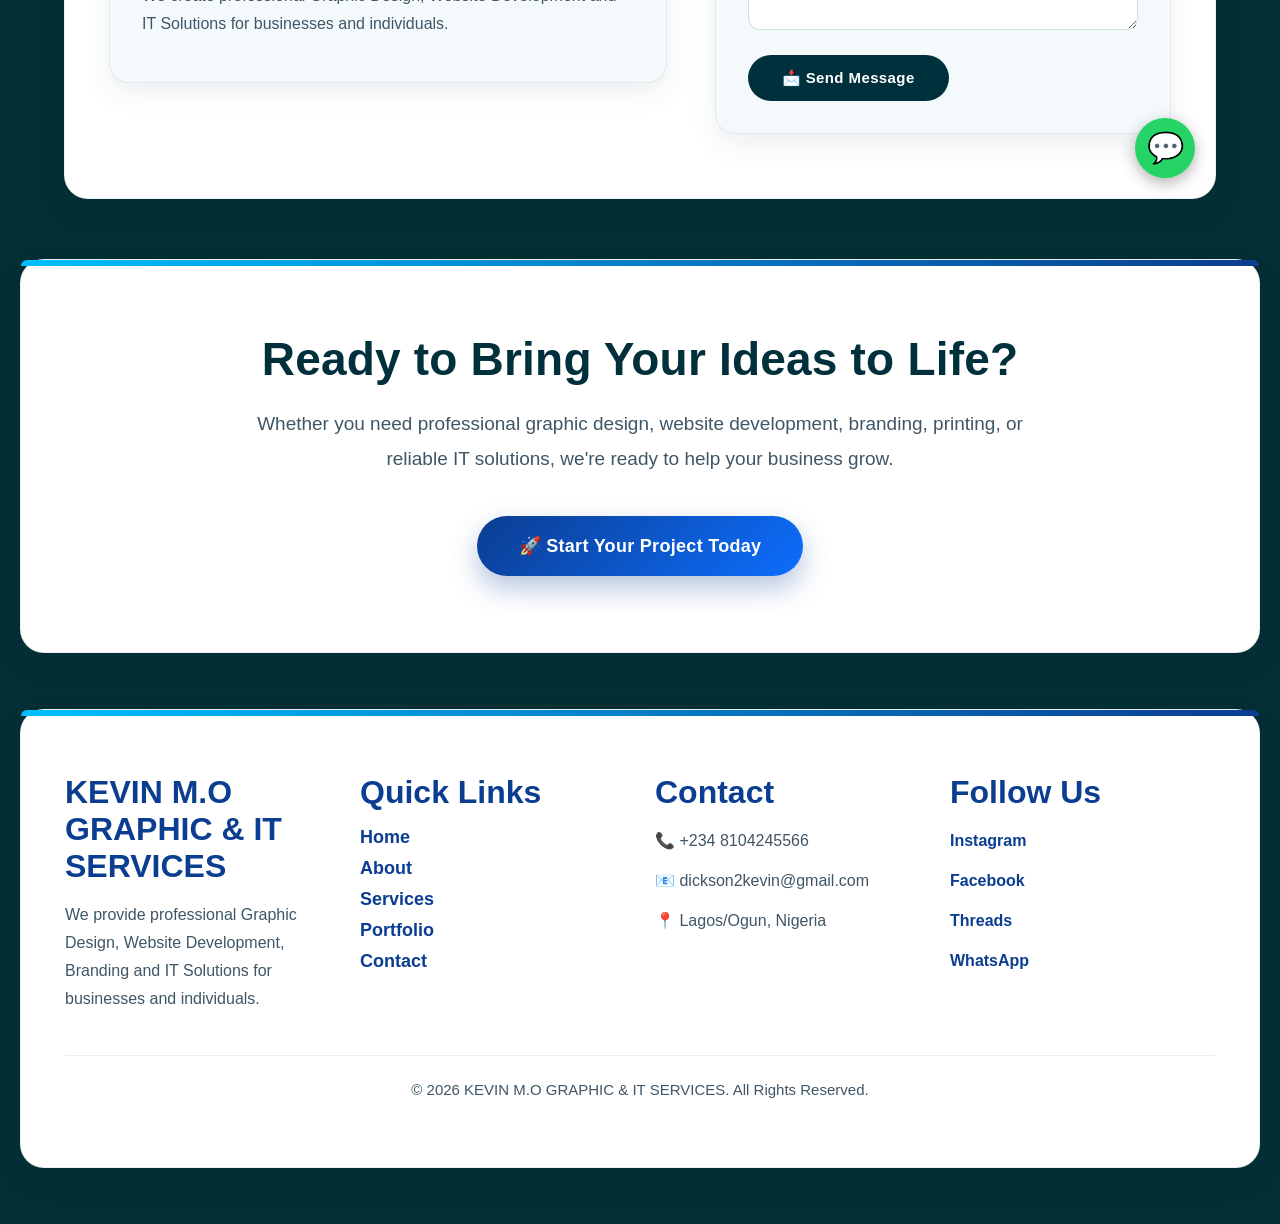
==== commit 70bb871a: "fix: phase 3 - polish about page and home navigation" ====
--- a/index.html
+++ b/index.html
@@ -130,7 +130,7 @@
         </li>
 
         <li>
-            <a href="index.html" id="homeBtn">
+            <a href="index.html" id="homeBtn" class="active">
                 Home
             </a>
         </li>
@@ -750,7 +750,8 @@
 
 <a href="https://wa.me/2348104245566"
    class="whatsapp"
-   target="_blank">
+   target="_blank"
+   aria-label="Chat with us on WhatsApp">
     💬
 </a>
 
--- a/style.css
+++ b/style.css
@@ -8370,3 +8370,79 @@
 body.dark-mode .cap-list span {
     color: var(--dm-muted);
 }
+
+/* ================================================================
+   PHASE 3 — STEP 3A — APPROVED POLISH FIXES (CSS-ONLY OVERRIDES)
+   ----------------------------------------------------------------
+   FIX #1  section.page-hero
+           The legacy rule `section:not(.hero)` (specificity 0,1,1)
+           out-bound the approved `.page-hero` (0,1,0), so the About
+           hero was rendering as a darkgrey 90%-width legacy box.
+           This override uses the same class+type specificity as the
+           legacy rule but comes later in source order, restoring the
+           intended full-width premium hero. Values mirror the
+           existing Phase 3 `.page-hero` rule. Legacy rule untouched.
+   FIX #2  section.about-capabilities
+           Same legacy-rule override problem: the capabilities panel
+           was rendering as a legacy darkgrey box. This restores the
+           approved premium panel geometry from Phase 3. Values mirror
+           the existing `.about-capabilities` rule incl. tablet/mobile
+           responsive values. Legacy rule untouched.
+   Append-only; zero-risk rollback.
+   ================================================================ */
+
+/* ---------- FIX #1 — ABOUT PAGE HERO (full-width premium shell) ---------- */
+section.page-hero {
+    width: auto;
+    max-width: none;
+    margin: 0;
+    padding: 150px 24px 110px;
+    border: none;
+    border-radius: 0;
+    box-shadow: none;
+    background:
+        radial-gradient(circle at 50% 18%,
+                        rgba(0, 191, 255, 0.16) 0%,
+                        rgba(0, 191, 255, 0.00) 58%),
+        linear-gradient(135deg, #00303B 0%, #042F35 55%, #0B3D91 100%);
+}
+
+/* mobile: keep the existing responsive hero shell (legacy can't win here either) */
+@media (max-width: 768px) {
+    section.page-hero {
+        min-height: 54vh;
+        padding: 135px 20px 88px;
+    }
+}
+
+/* ---------- FIX #2 — ABOUT CAPABILITIES PANEL (premium surface) ---------- */
+section.about-capabilities {
+    position: relative;
+    width: auto;
+    max-width: 1240px;
+    margin: 60px auto;
+    padding: 64px 44px;
+    background: #ffffff;
+    border: 1px solid rgba(0, 48, 59, 0.08);
+    border-radius: 24px;
+    box-shadow: 0 12px 32px rgba(0, 48, 59, 0.08);
+    box-sizing: border-box;
+    text-align: center;
+}
+
+/* tablet: mirror existing Phase 3 values */
+@media (max-width: 1024px) and (min-width: 769px) {
+    section.about-capabilities {
+        padding: 54px 30px;
+        border-radius: 22px;
+    }
+}
+
+/* mobile: mirror existing Phase 3 values */
+@media (max-width: 768px) {
+    section.about-capabilities {
+        padding: 40px 20px;
+        border-radius: 20px;
+        margin: 40px 15px;
+    }
+}
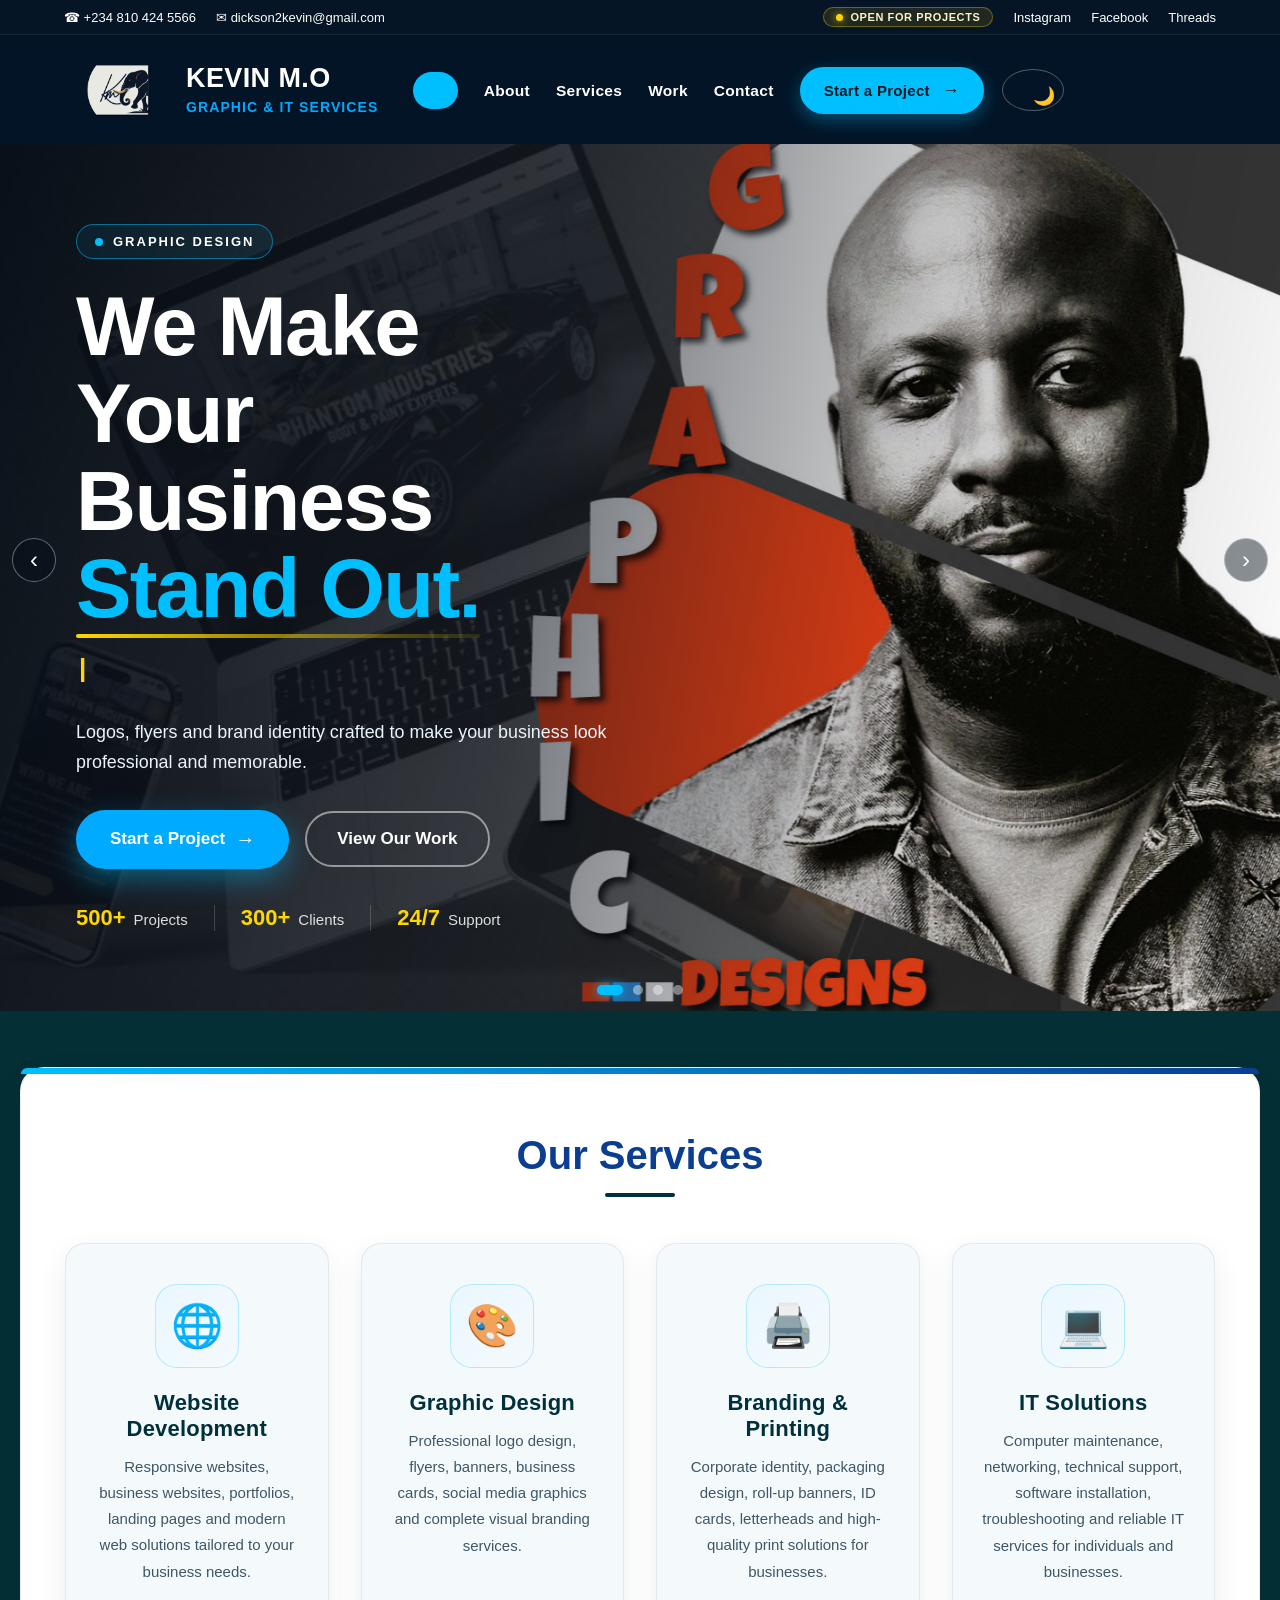
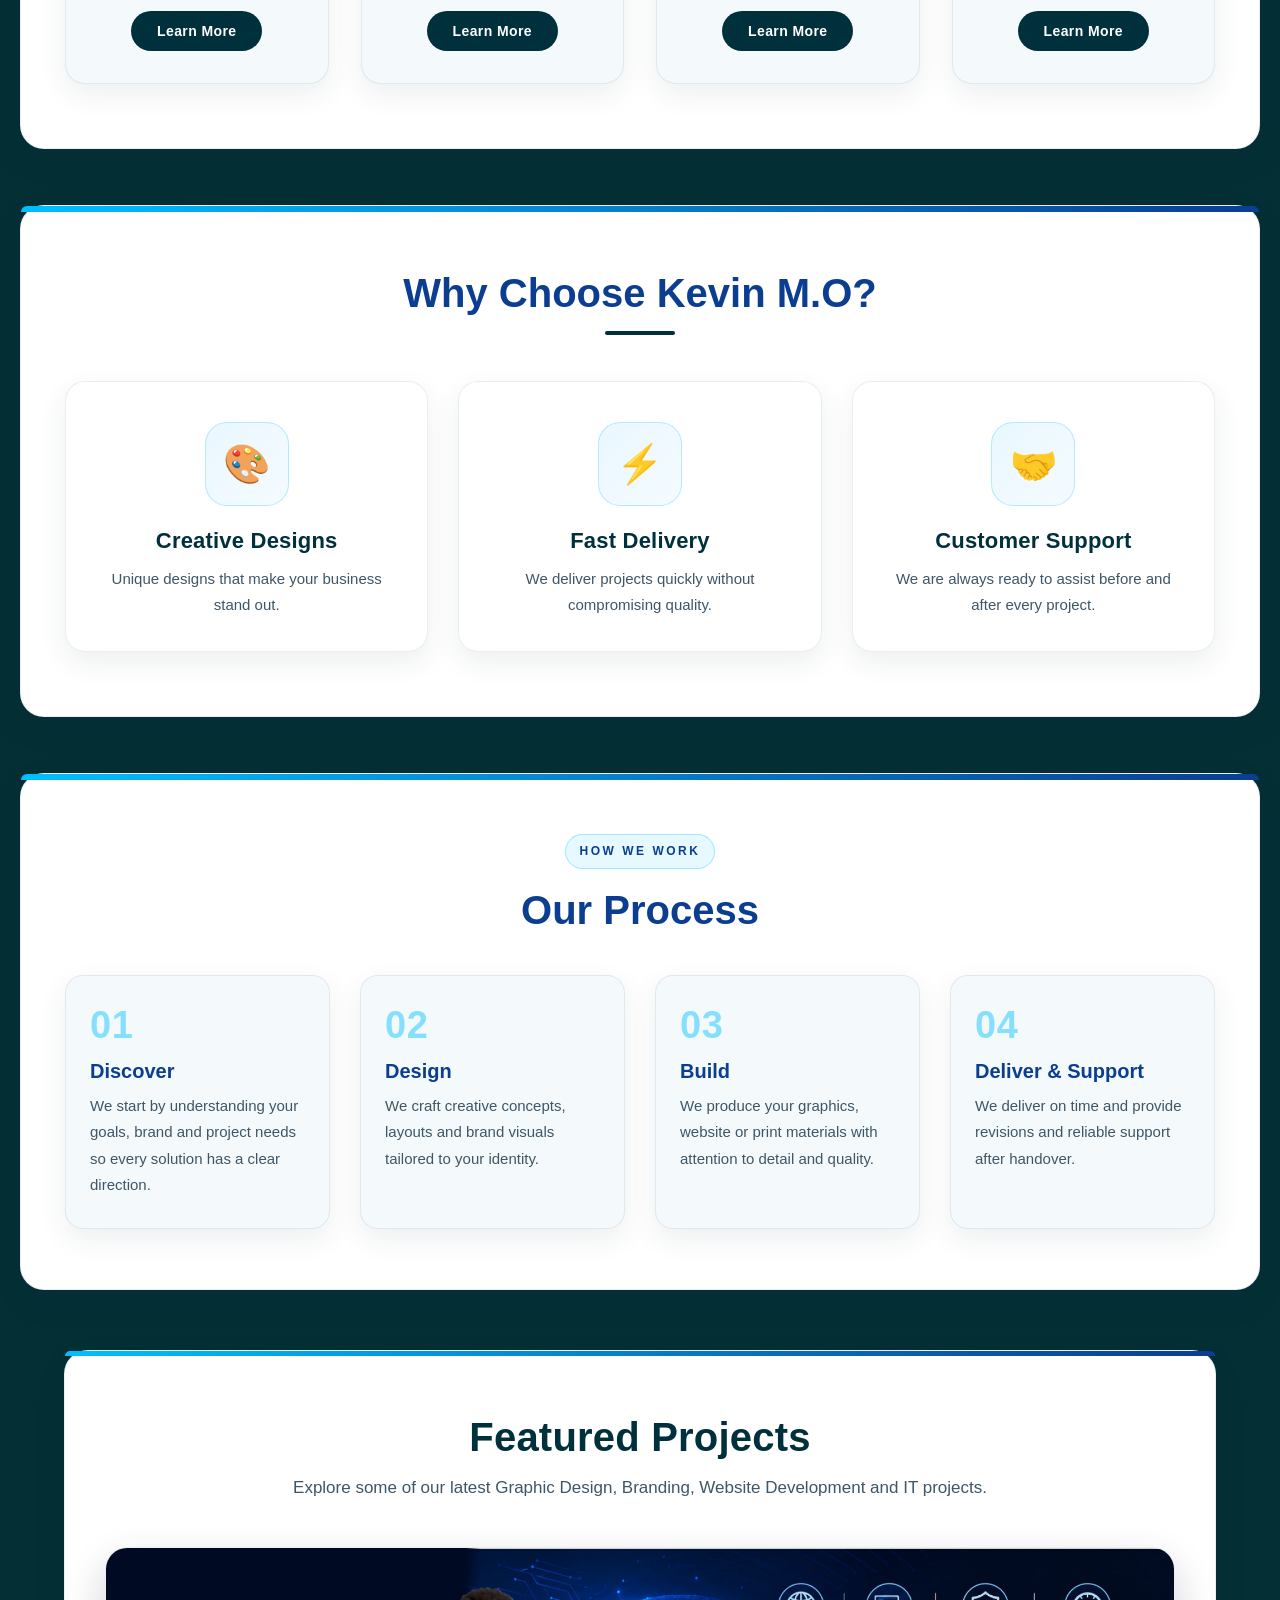
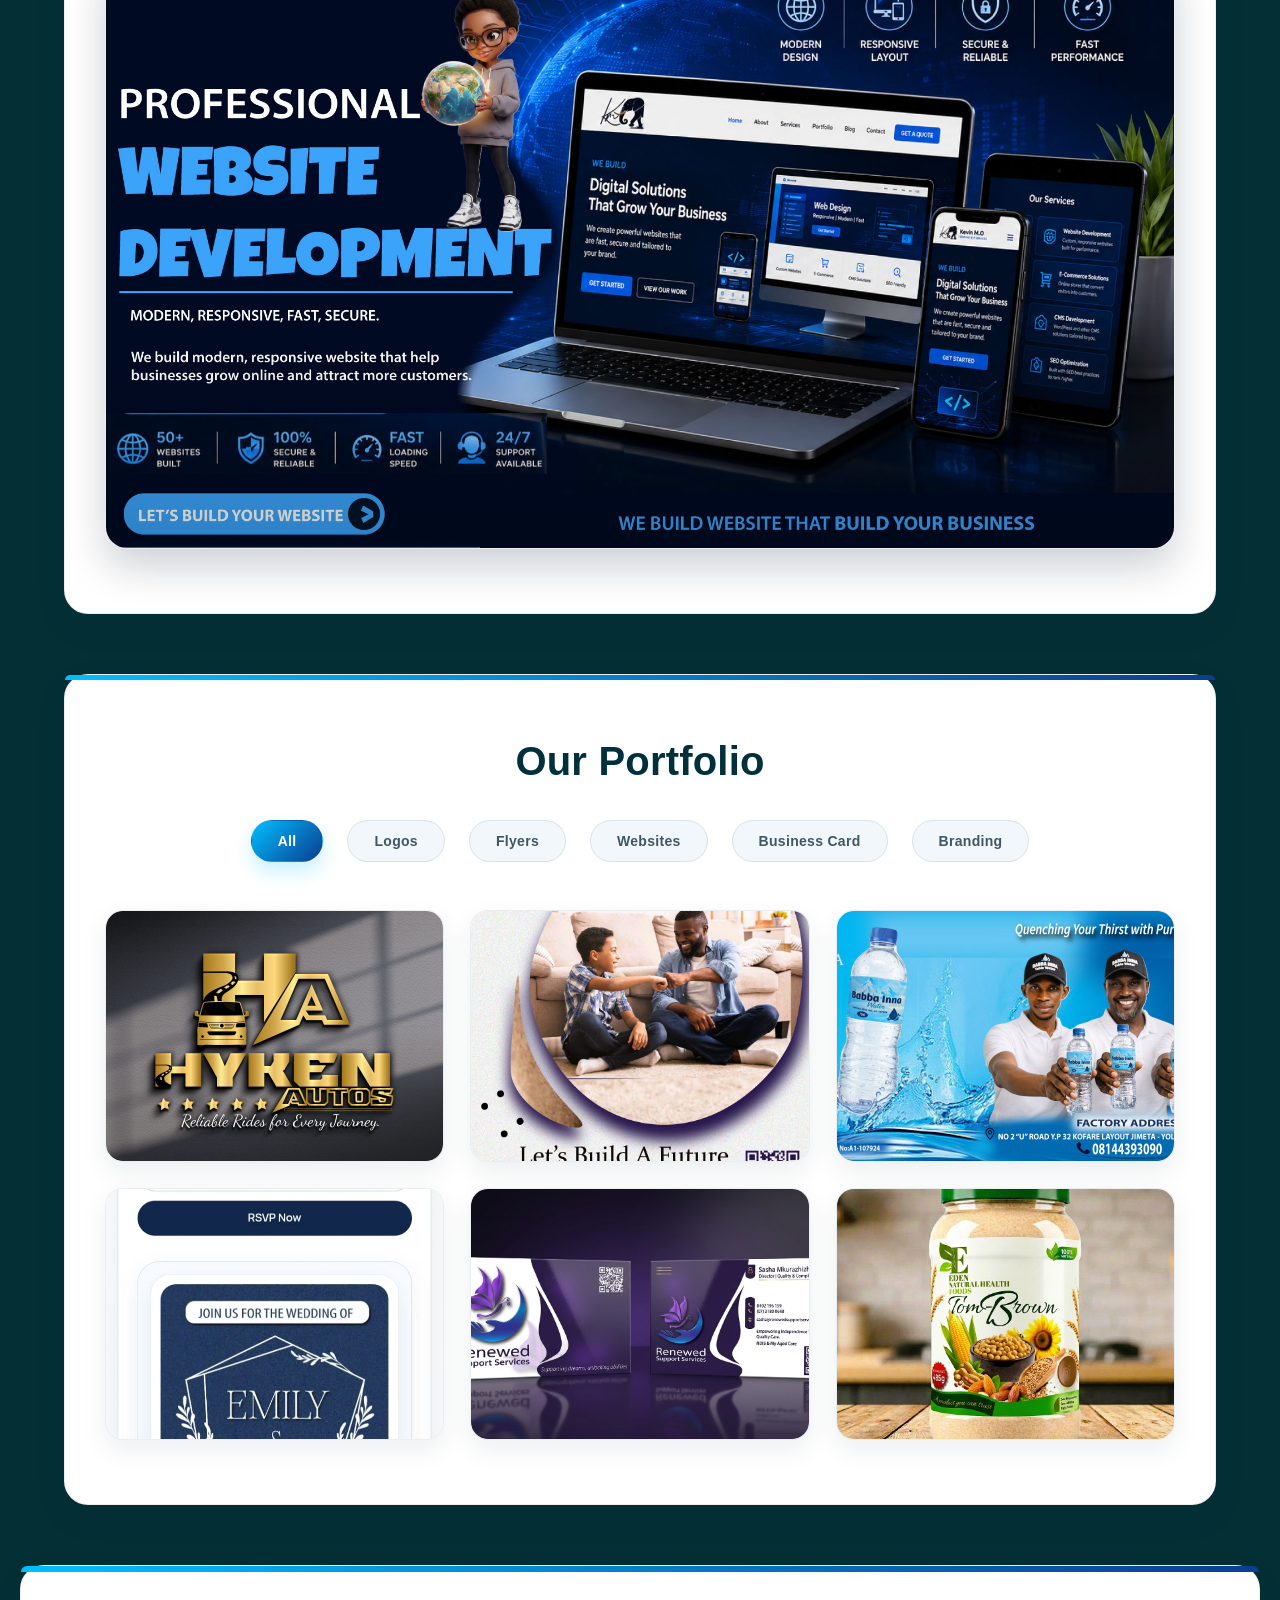
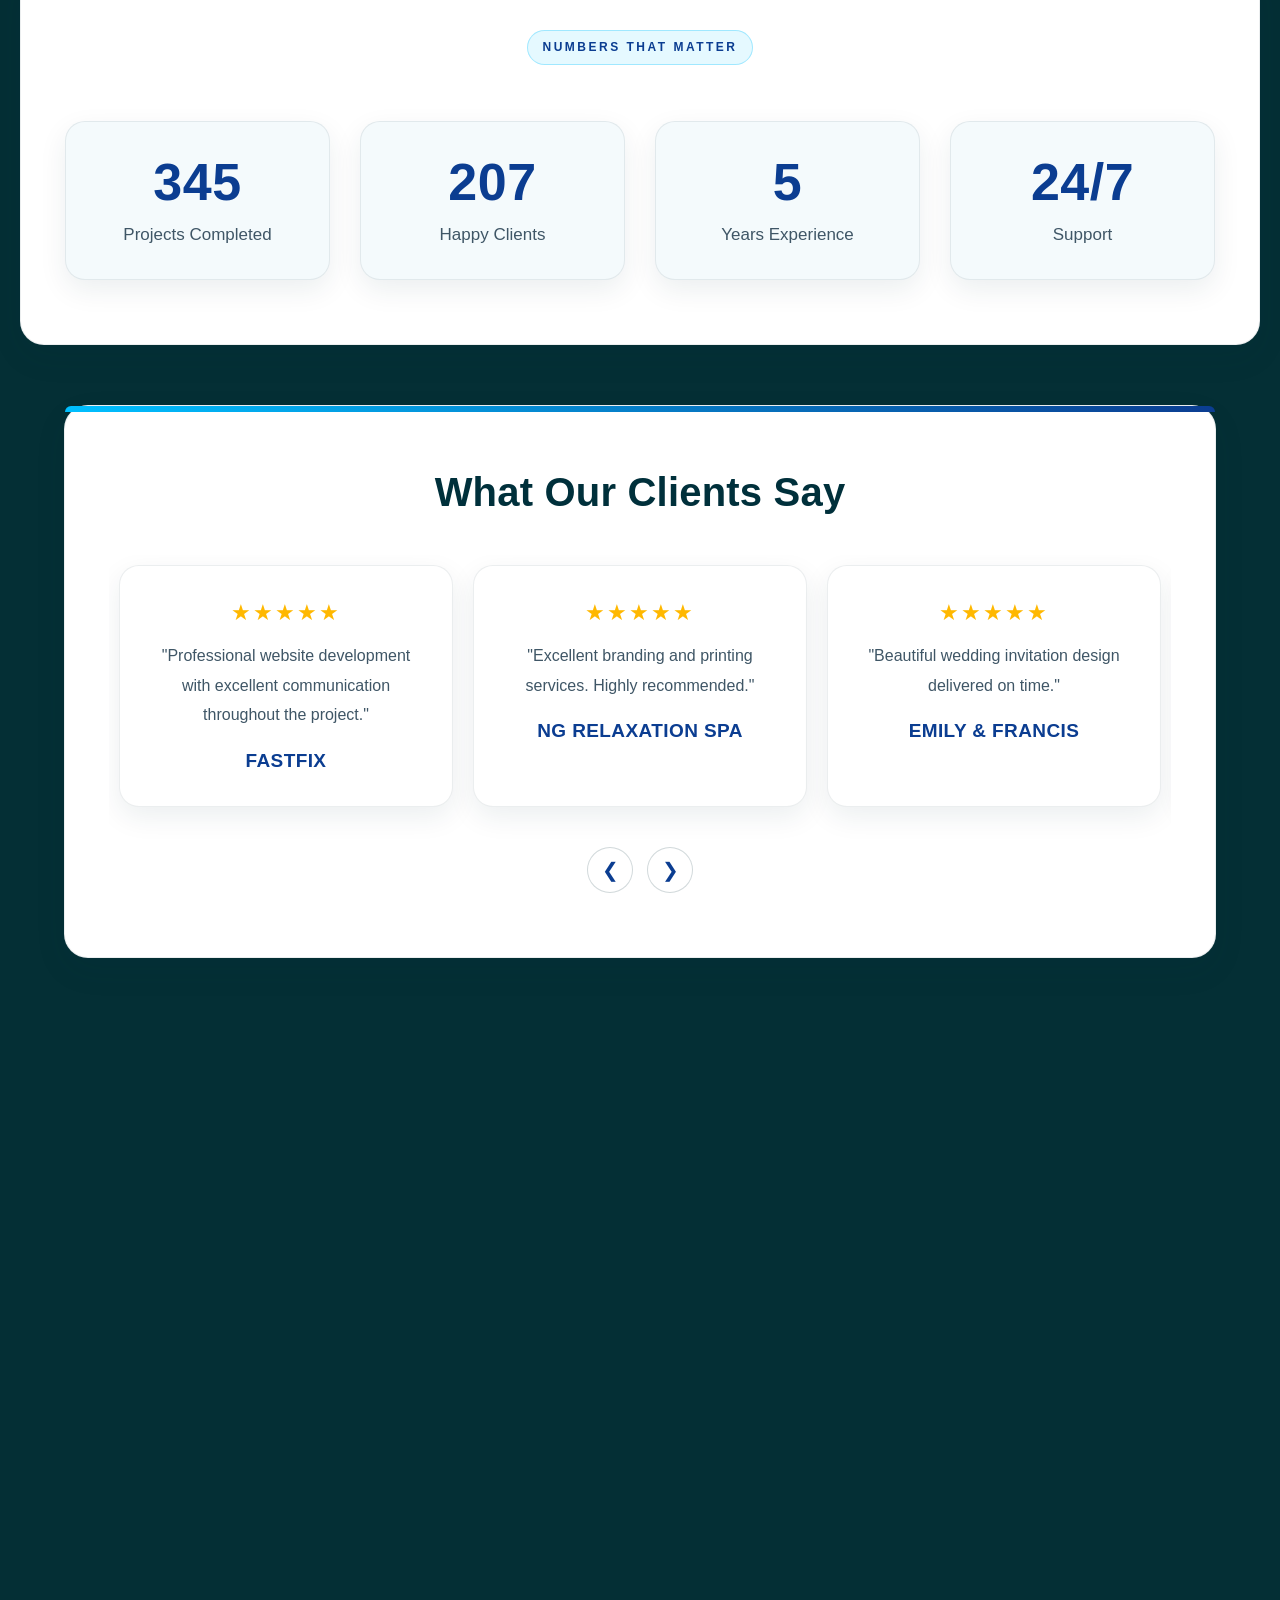
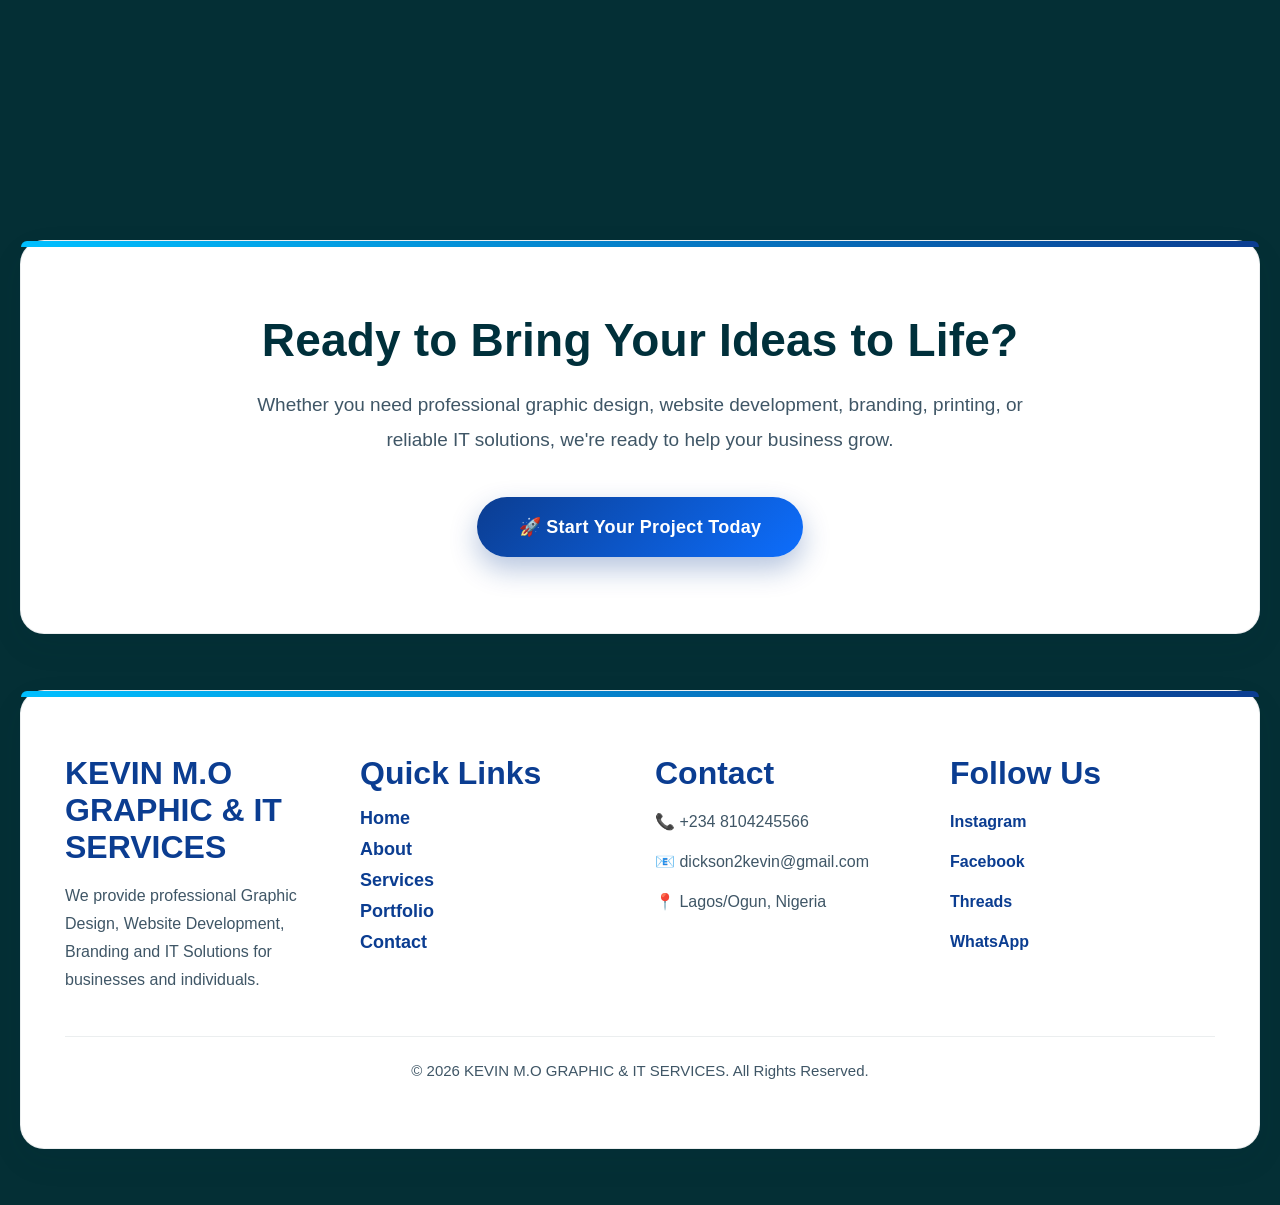
==== commit 3d9e2ac0: "feat: phase 3 - testimonial accessibility and responsive polish" ====
--- a/index.html
+++ b/index.html
@@ -655,6 +655,19 @@
 
         </div>
 
+        <!-- Testimonial controls -->
+        <div class="testimonial-controls" aria-label="Testimonial carousel controls">
+
+            <button type="button" class="testimonial-prev" aria-label="Previous testimonial">
+                &#10094;
+            </button>
+
+            <button type="button" class="testimonial-next" aria-label="Next testimonial">
+                &#10095;
+            </button>
+
+        </div>
+
     </div>
 
 </section>
--- a/style.css
+++ b/style.css
@@ -8446,3 +8446,146 @@
         margin: 40px 15px;
     }
 }
+
+/* ================================================================
+   PHASE 3 — STEP 3B — APPROVED POLISH FIXES (append-only)
+   ----------------------------------------------------------------
+   TEST-1       Testimonial accessibility: visible Previous/Next
+                controls (index.html) + scoped JS (script.js) for
+                pause-on-hover, pause-on-focus and a reduced-motion
+                autoplay guard. Styling below is scoped to the
+                testimonial component only.
+   NAV-1        Tablet navbar rebalance — ONLY for 769–920px.
+                Desktop (>=921px) and mobile (<=768px) are untouched.
+   Cascade-1    Suppress the legacy h2::after underline inside the
+                approved premium panels. The legacy global rule is
+                untouched; only these scoped headings are affected.
+   Button-B-1   Unify .btn radius with the premium pill system. The
+                legacy generic button {} rule is NOT rewritten.
+   ================================================================ */
+
+/* ---------- TEST-1 — TESTIMONIAL CONTROLS ---------- */
+.testimonial-controls {
+    display: flex;
+    align-items: center;
+    justify-content: center;
+    gap: 14px;
+    margin: 30px auto 0;
+}
+
+.testimonial-prev,
+.testimonial-next {
+    width: 46px;
+    height: 46px;
+    padding: 0;
+    border: 1px solid rgba(0, 48, 59, 0.18);
+    border-radius: 50%;
+    background: #ffffff;
+    color: #0B3D91;
+    font-size: 20px;
+    line-height: 1;
+    cursor: pointer;
+    display: inline-flex;
+    align-items: center;
+    justify-content: center;
+    transition: background 0.3s ease, color 0.3s ease,
+                border-color 0.3s ease, transform 0.3s ease;
+}
+
+.testimonial-prev:hover,
+.testimonial-next:hover {
+    background: #00BFFF;
+    color: #ffffff;
+    border-color: #00BFFF;
+    transform: translateY(-2px);
+}
+
+.testimonial-prev:focus-visible,
+.testimonial-next:focus-visible {
+    background: #00BFFF;
+    color: #ffffff;
+    border-color: #00BFFF;
+    outline: 2px solid #00BFFF;
+    outline-offset: 2px;
+}
+
+/* dark mode parity */
+body.dark-mode .testimonial-prev,
+body.dark-mode .testimonial-next {
+    background: var(--dm-card);
+    color: var(--dm-cyan);
+    border-color: var(--dm-border);
+}
+
+body.dark-mode .testimonial-prev:hover,
+body.dark-mode .testimonial-next:hover,
+body.dark-mode .testimonial-prev:focus-visible,
+body.dark-mode .testimonial-next:focus-visible {
+    background: var(--dm-cyan);
+    color: #ffffff;
+    border-color: var(--dm-cyan);
+}
+
+/* ---------- NAV-1 — TABLET NAV REBALANCE (769–920px ONLY) ---------- */
+@media (max-width: 920px) and (min-width: 769px) {
+
+    #navbar {
+        justify-content: space-between;
+        padding: 12px 3.5%;
+    }
+
+    /* Neutralise the base margin-left:auto so the links sit balanced
+       between the brand (left) and the theme toggle (right). */
+    #navbar .nav-links {
+        margin-left: 0;
+        gap: 12px;
+    }
+
+    #navbar .nav-links a {
+        font-size: 13.5px;
+        padding: 8px 0;
+    }
+
+    /* Slim the CTA so it cannot crowd the right edge at ~769px. */
+    #navbar .nav-links .nav-cta a.nav-cta-btn {
+        padding: 8px 13px;
+        font-size: 13px;
+        border-radius: 40px;
+    }
+
+    #navbar .nav-links .nav-cta-btn span {
+        display: none;
+    }
+
+    #navbar .theme-toggle {
+        margin-left: 8px;
+    }
+
+}
+
+/* ---------- CASCADE-1 — SUPPRESS LEGACY h2 UNDERLINE IN PREMIUM PANELS ---------- */
+/* The legacy global h2::after bar still renders under these premium
+   headings; suppress it only inside the approved premium sections.
+   The legacy rule itself is NOT modified. */
+.stats h2::after,              /* markup: <section class="stats"> */
+#portfolio h2::after,
+#testimonials h2::after,
+#contact h2::after,
+#featured-projects h2::after,
+.about-capabilities h2::after, /* markup: <section class="about-capabilities"> */
+section.process h2::after,     /* markup: <section class="process section" id="process"> */
+.mission h2::after {
+    display: none;
+}
+
+/* ---------- BUTTON-B-1 — UNIFY .btn RADIUS WITH THE PILL SYSTEM ---------- */
+.btn,
+.btn-secondary {
+    border-radius: 30px;
+}
+
+/* hero variants carry their own radius; raise them to the same pill */
+.btn.btn-hero,
+.btn.btn-hero-outline {
+    border-radius: 30px;
+}
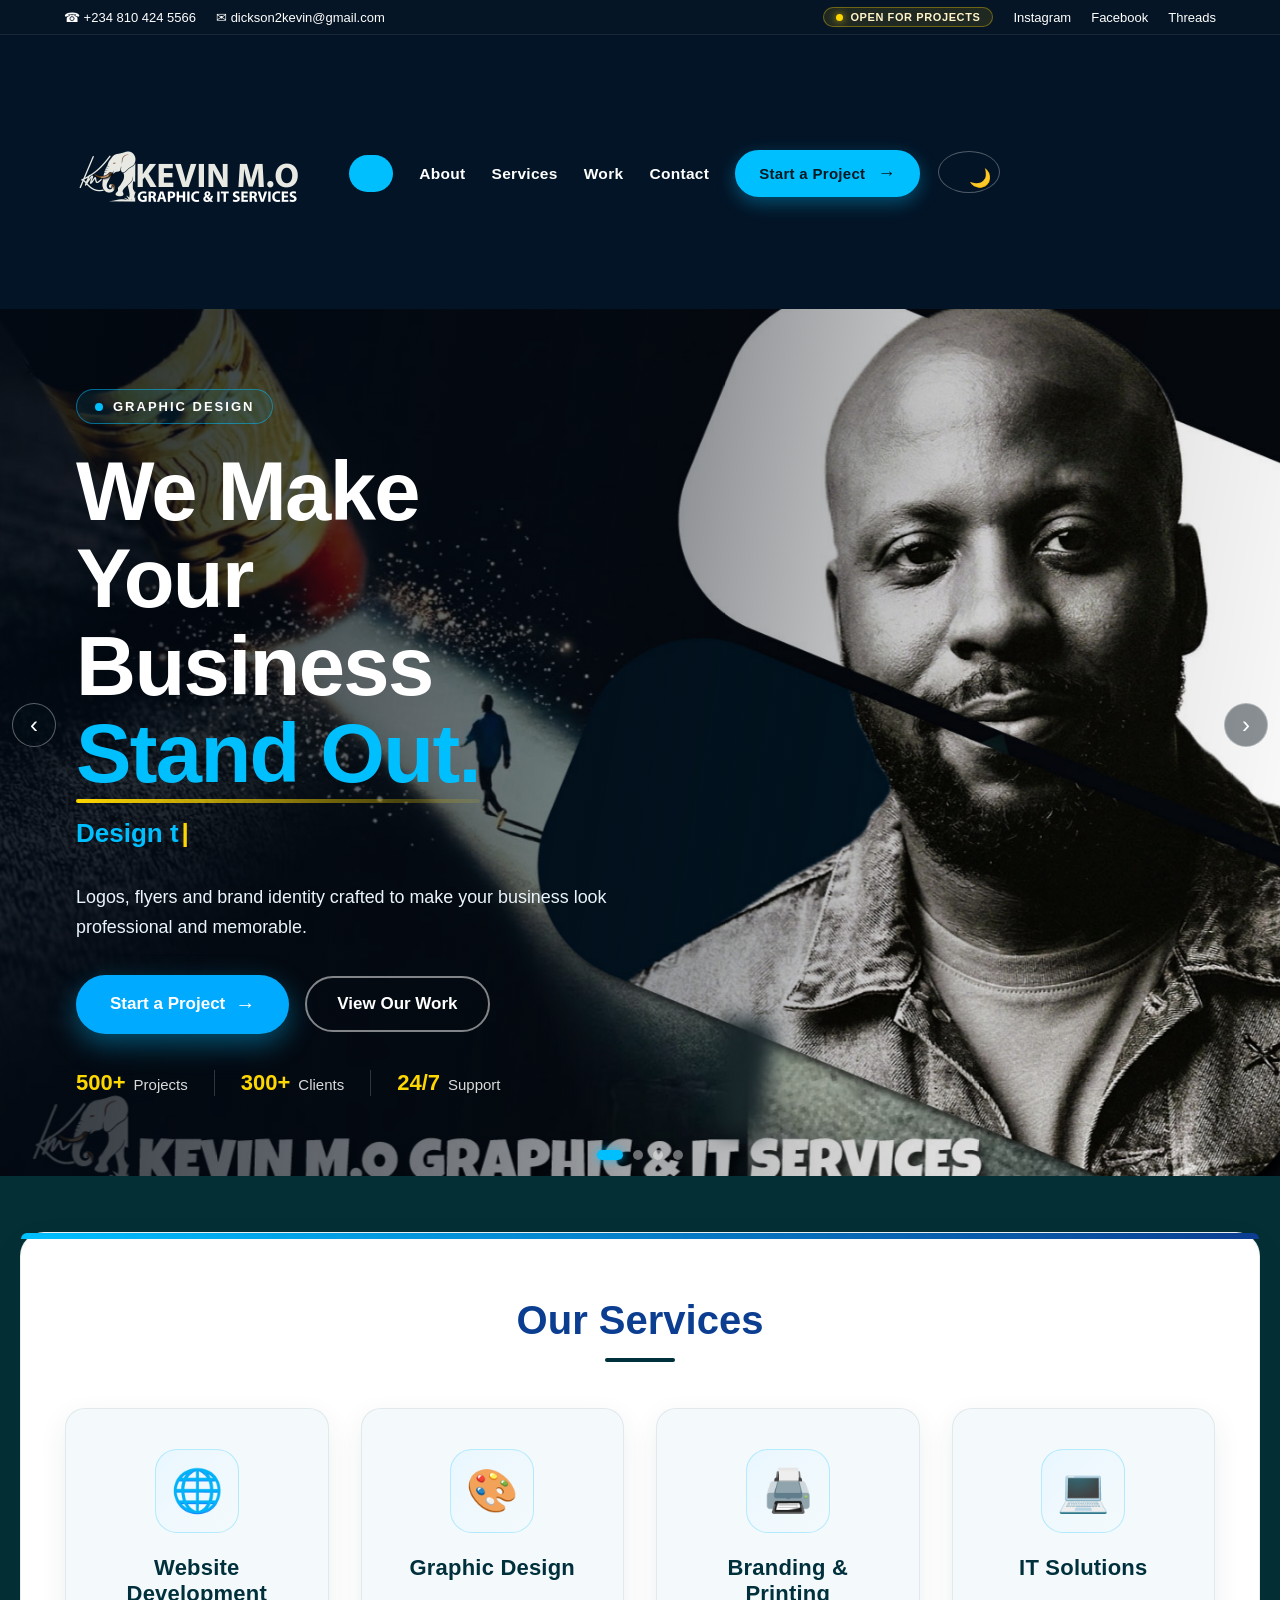
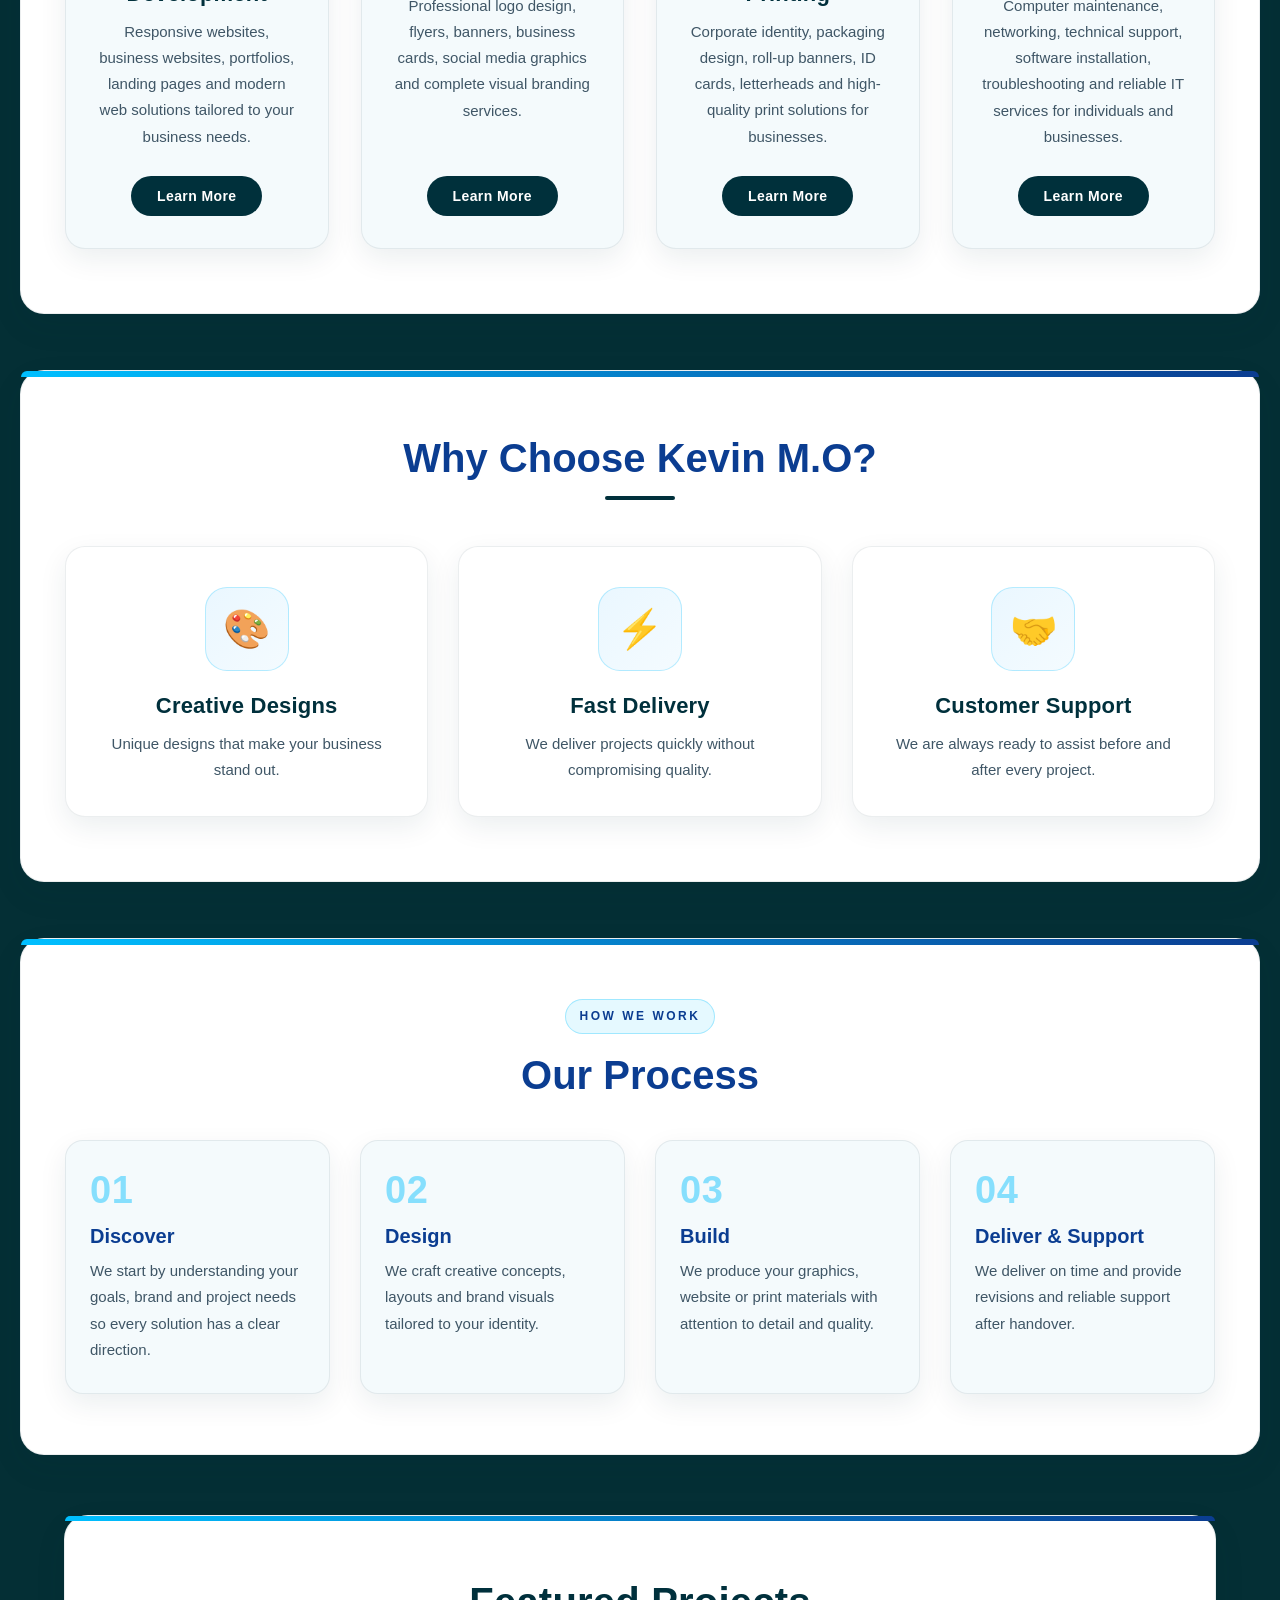
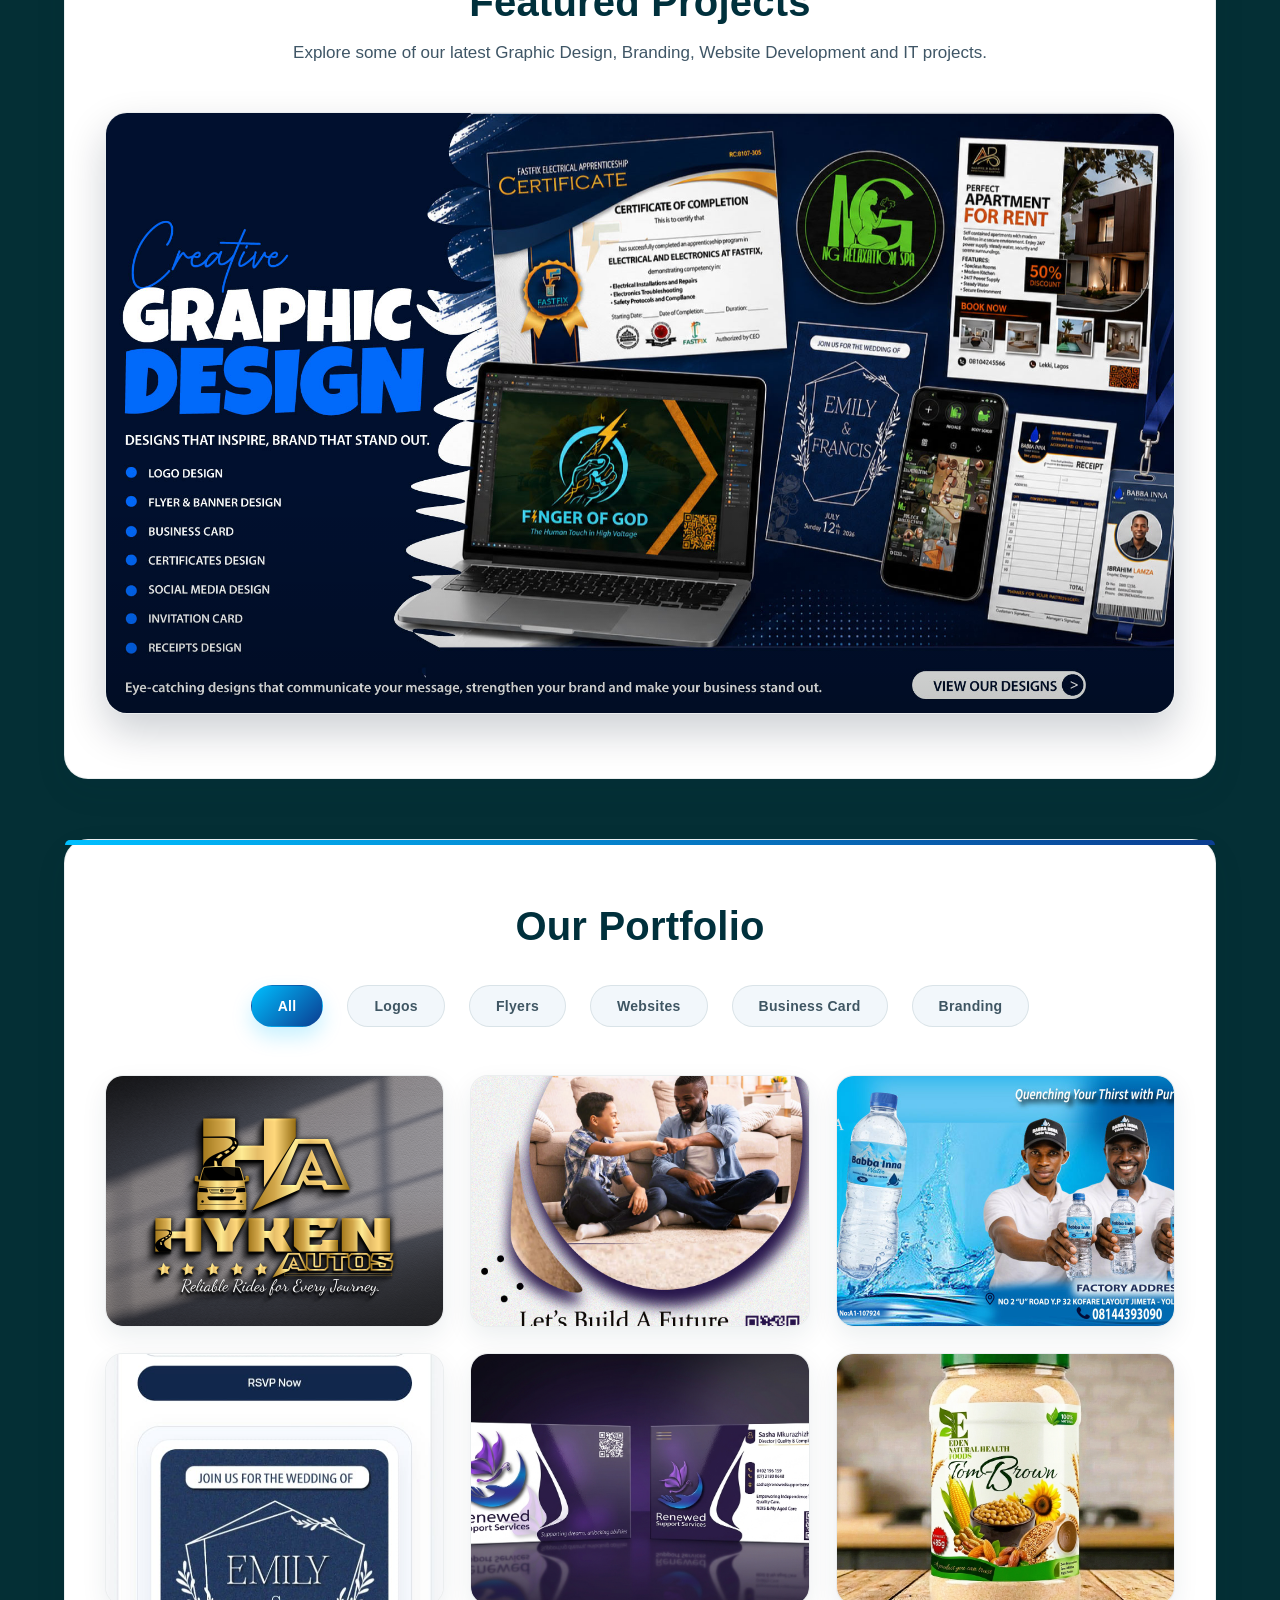
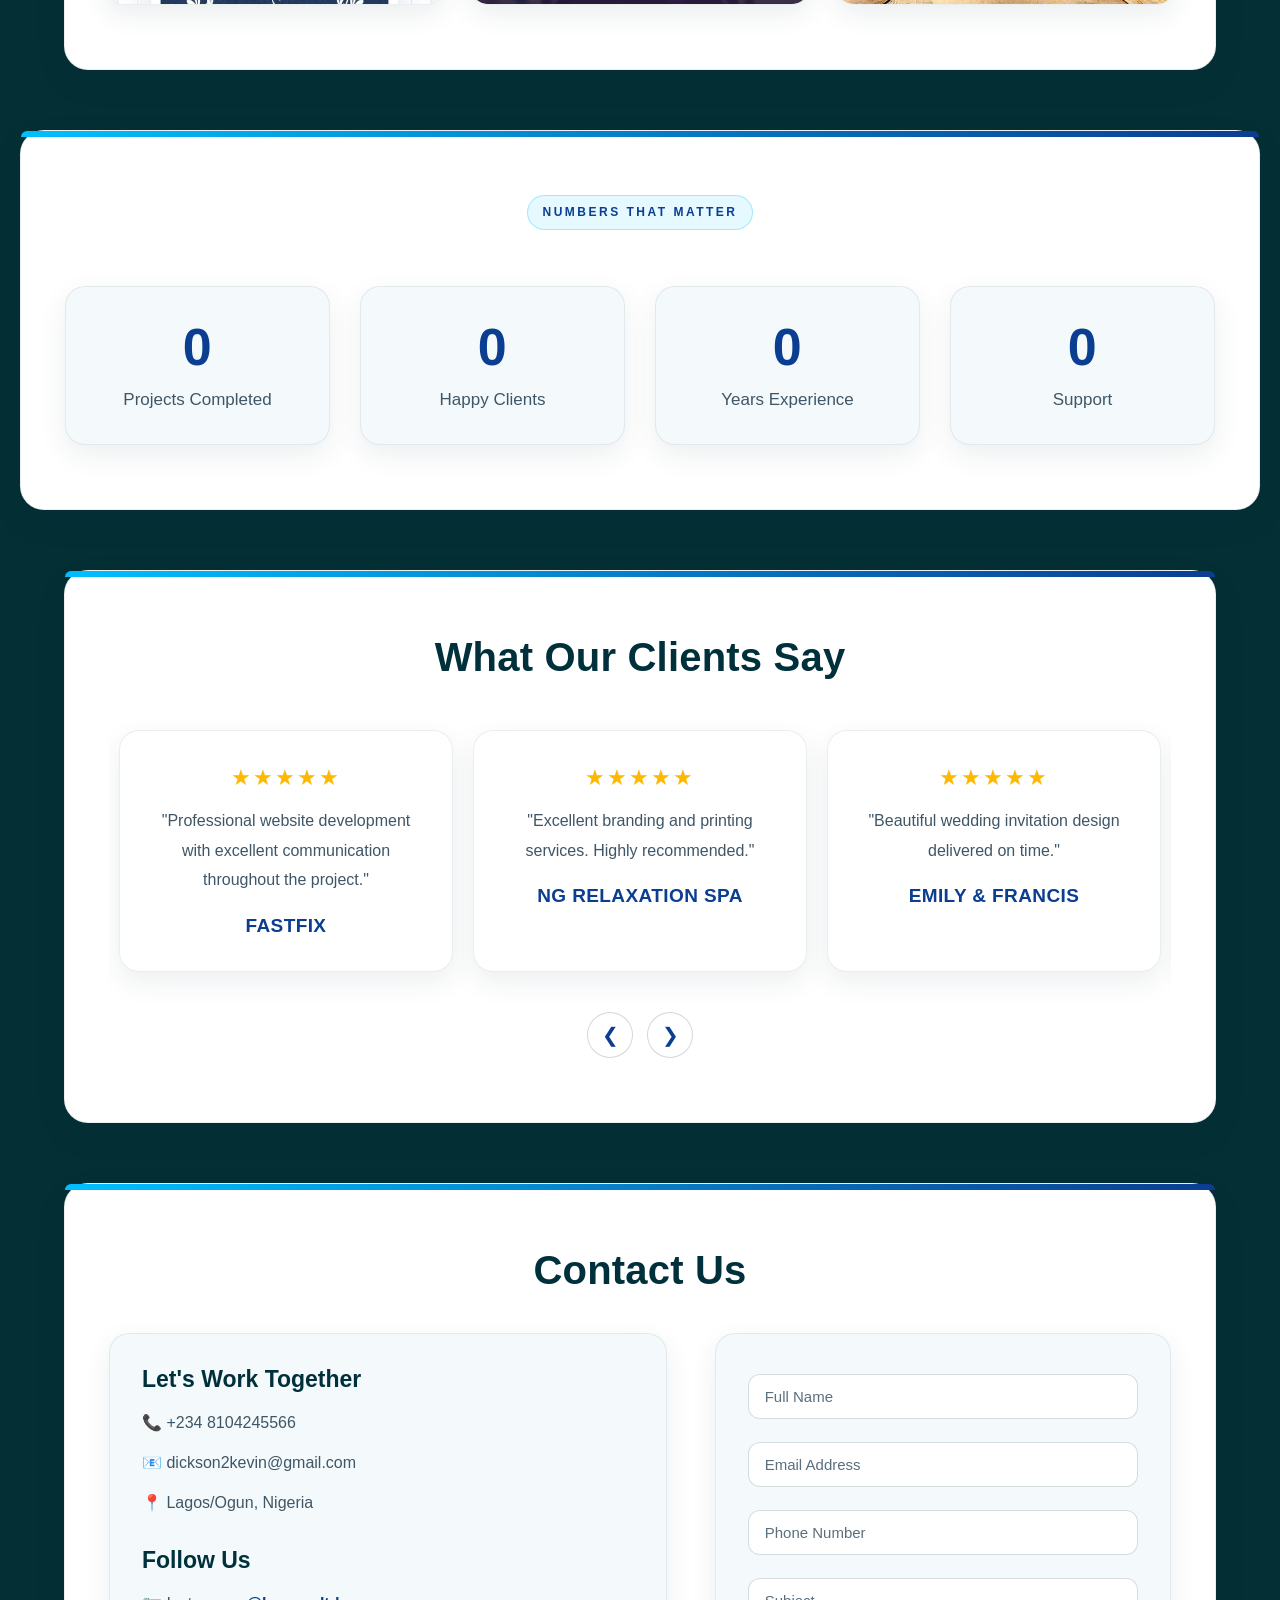
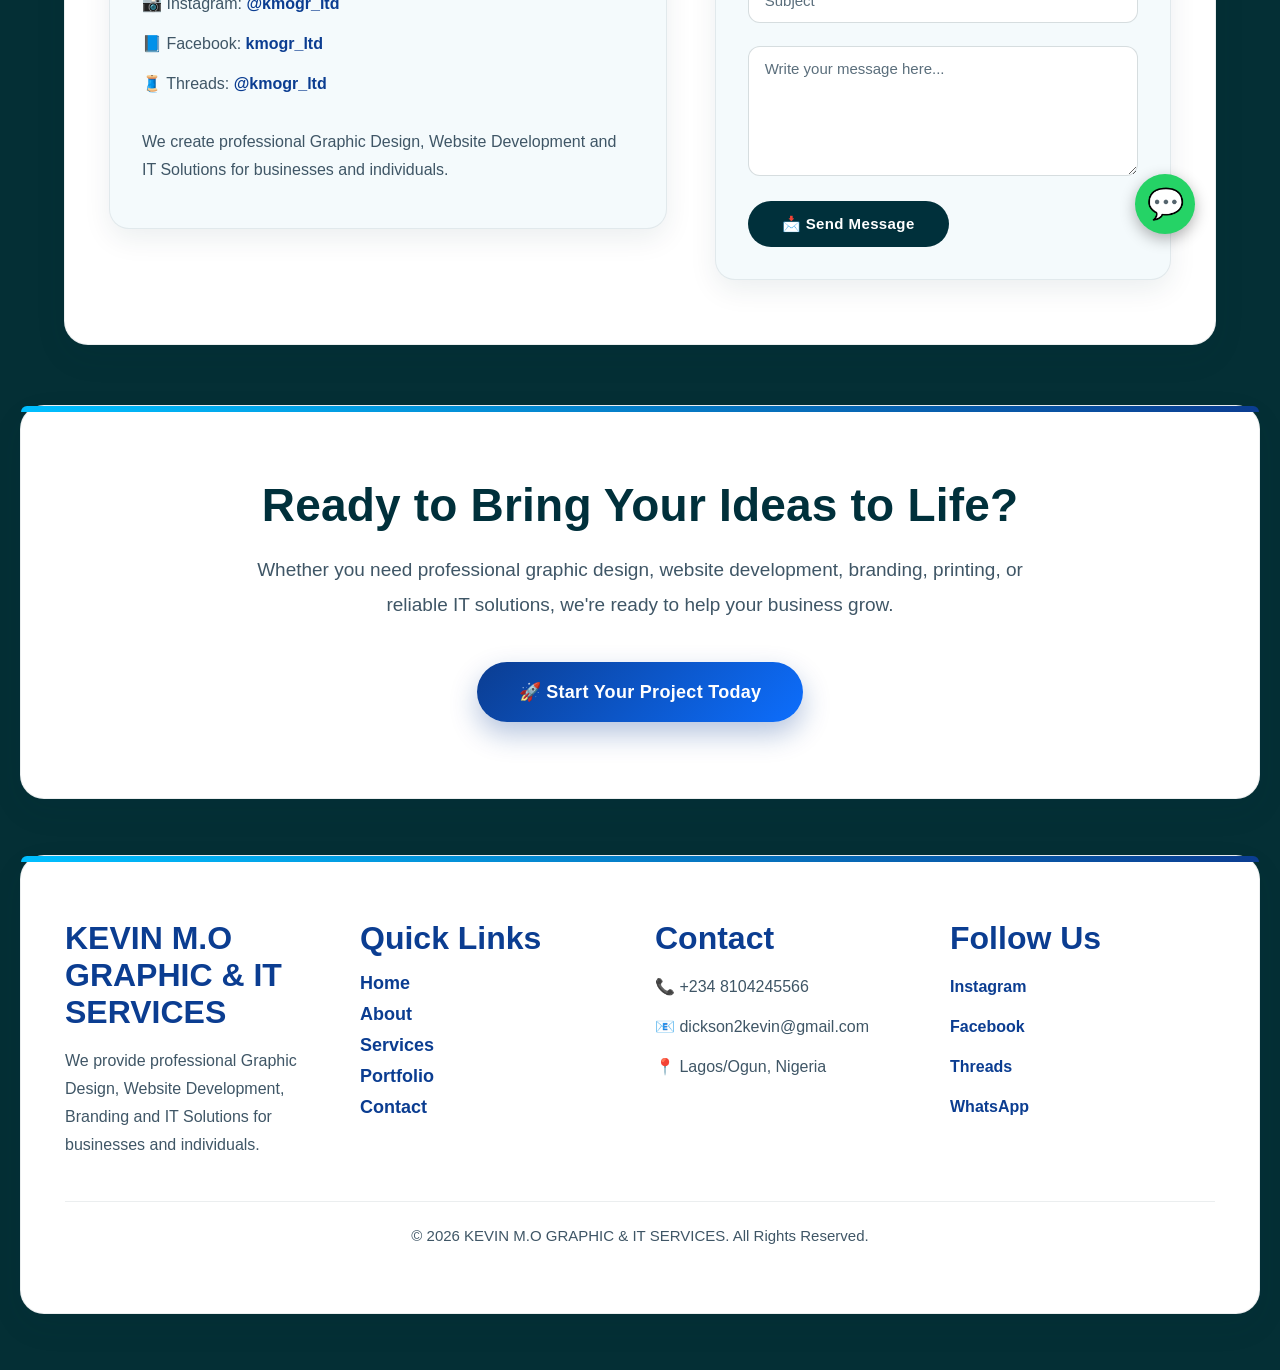
==== commit dc9cb1fa: "feat: finalize two-page branding and hero assets" ====
--- a/index.html
+++ b/index.html
@@ -20,7 +20,6 @@
 
         <img src="images/logos.png" alt="Logo">
 
-        <h2>KEVIN M.O GRAPHIC & IT SERVICES</h2>
 
         <div class="loader"></div>
 
@@ -89,14 +88,6 @@
 
         <img src="images/logos.png"
              alt="Kevin M.O Graphic & IT Services Logo">
-
-        <div class="brand-text">
-
-            <h2>KEVIN M.O</h2>
-
-            <span>GRAPHIC &amp; IT SERVICES</span>
-
-        </div>
 
     </a>
 
--- a/style.css
+++ b/style.css
@@ -6474,8 +6474,8 @@
 
 /* Logo entrance + soft brand glow */
 .loader-content img {
-    width: 118px;
-    height: 118px;
+    width: 300px;
+    height: auto;
     object-fit: contain;
     margin-bottom: 22px;
     filter: drop-shadow(0 0 26px rgba(0, 191, 255, 0.30))
@@ -6584,8 +6584,8 @@
 /* Preloader responsive sizing */
 @media (max-width: 768px) {
     .loader-content img {
-        width: 92px;
-        height: 92px;
+        width: 300px;
+        height: auto;
         margin-bottom: 18px;
     }
 
@@ -6629,8 +6629,8 @@
 }
 
 #navbar .logo img {
-    width: 108px;
-    height: 80px;
+    width: 250px;
+    height: auto;
     display: block;
     object-fit: contain;
     border-radius: 6px;
@@ -6668,7 +6668,7 @@
 
 @media (max-width: 768px) {
     #navbar .logo { gap: 10px; }
-    #navbar .logo img { width: 65px; height: 55px; }
+    #navbar .logo img { width: 110px; height: auto; }
     #navbar .brand-text h2 { font-size: 22px; }
     #navbar .brand-text span { font-size: 11px; letter-spacing: 0.8px; margin-top: 4px; }
 }
@@ -8589,3 +8589,8 @@
 .btn.btn-hero-outline {
     border-radius: 30px;
 }
+/* ---------- FLOAT-FIX — SEPARATE WHATSAPP FROM BACK-TO-TOP ---------- */
+.whatsapp {
+    bottom: 110px;
+}
+
